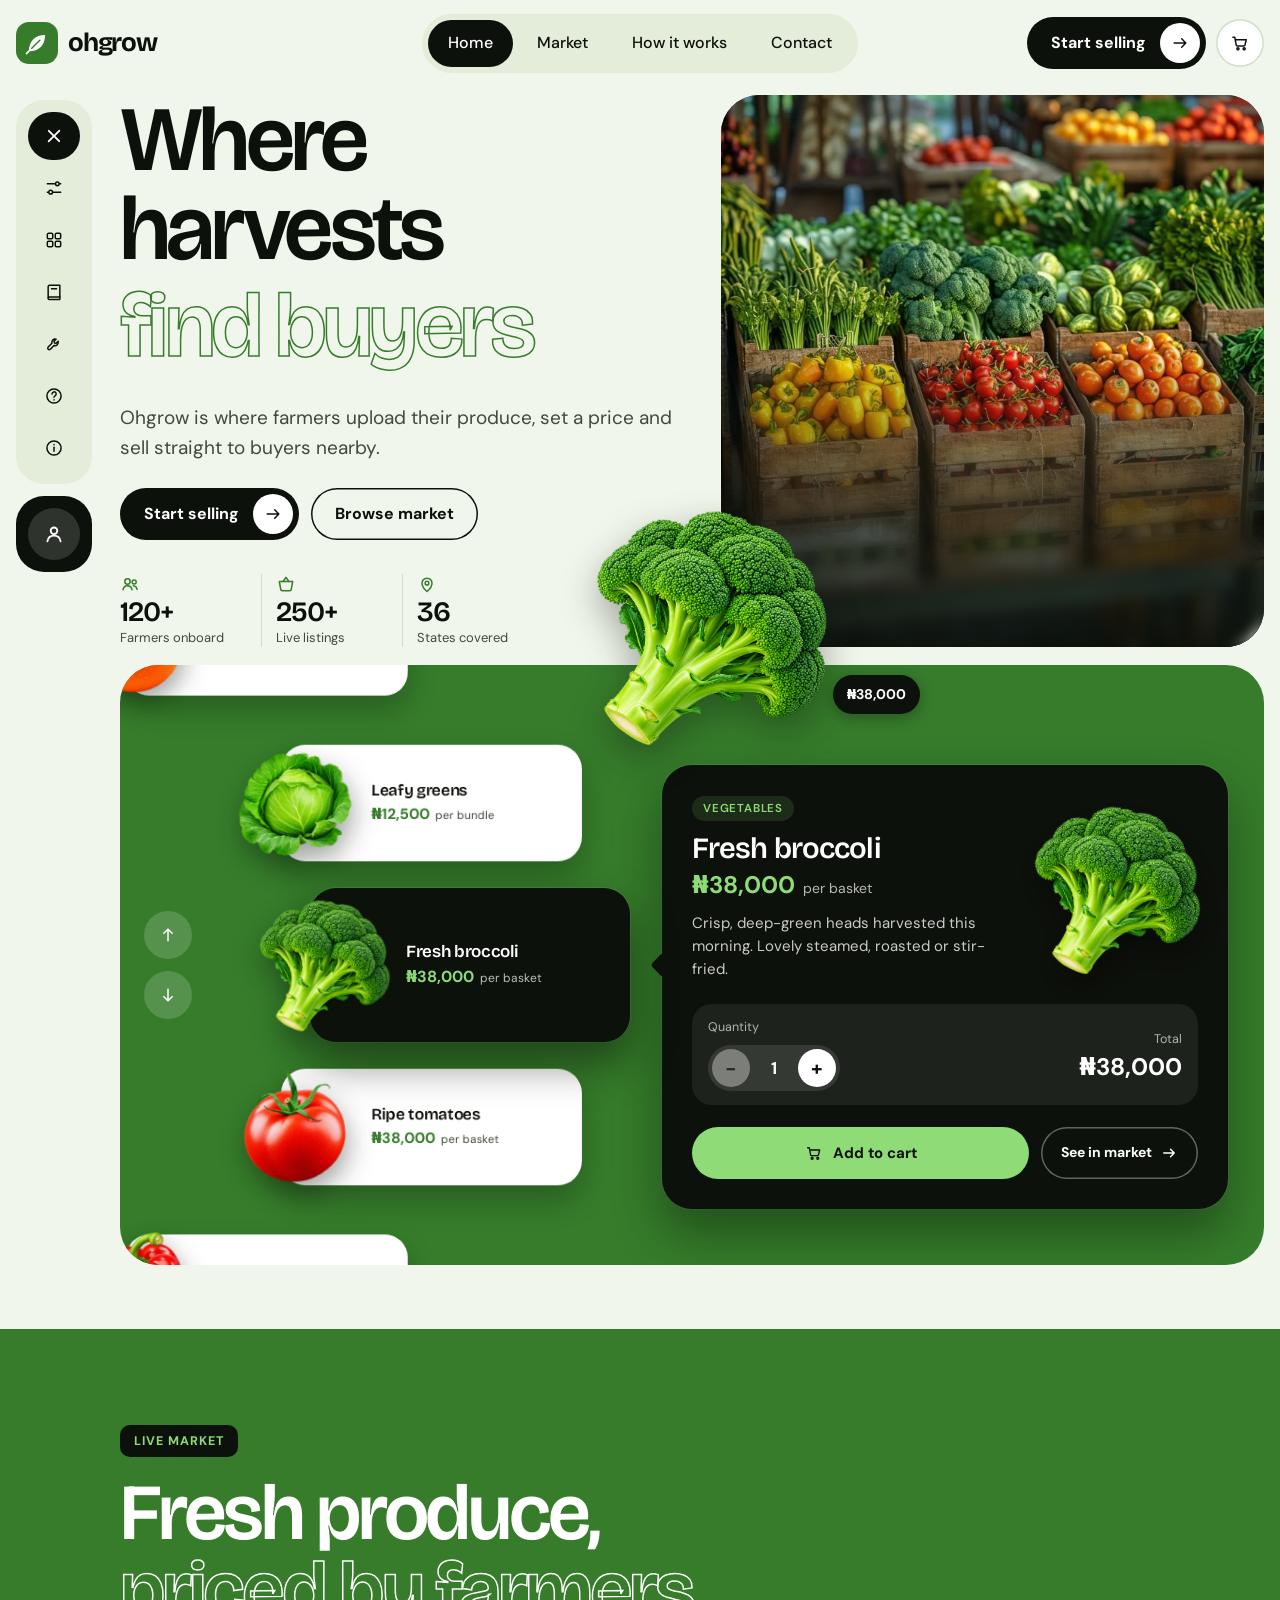
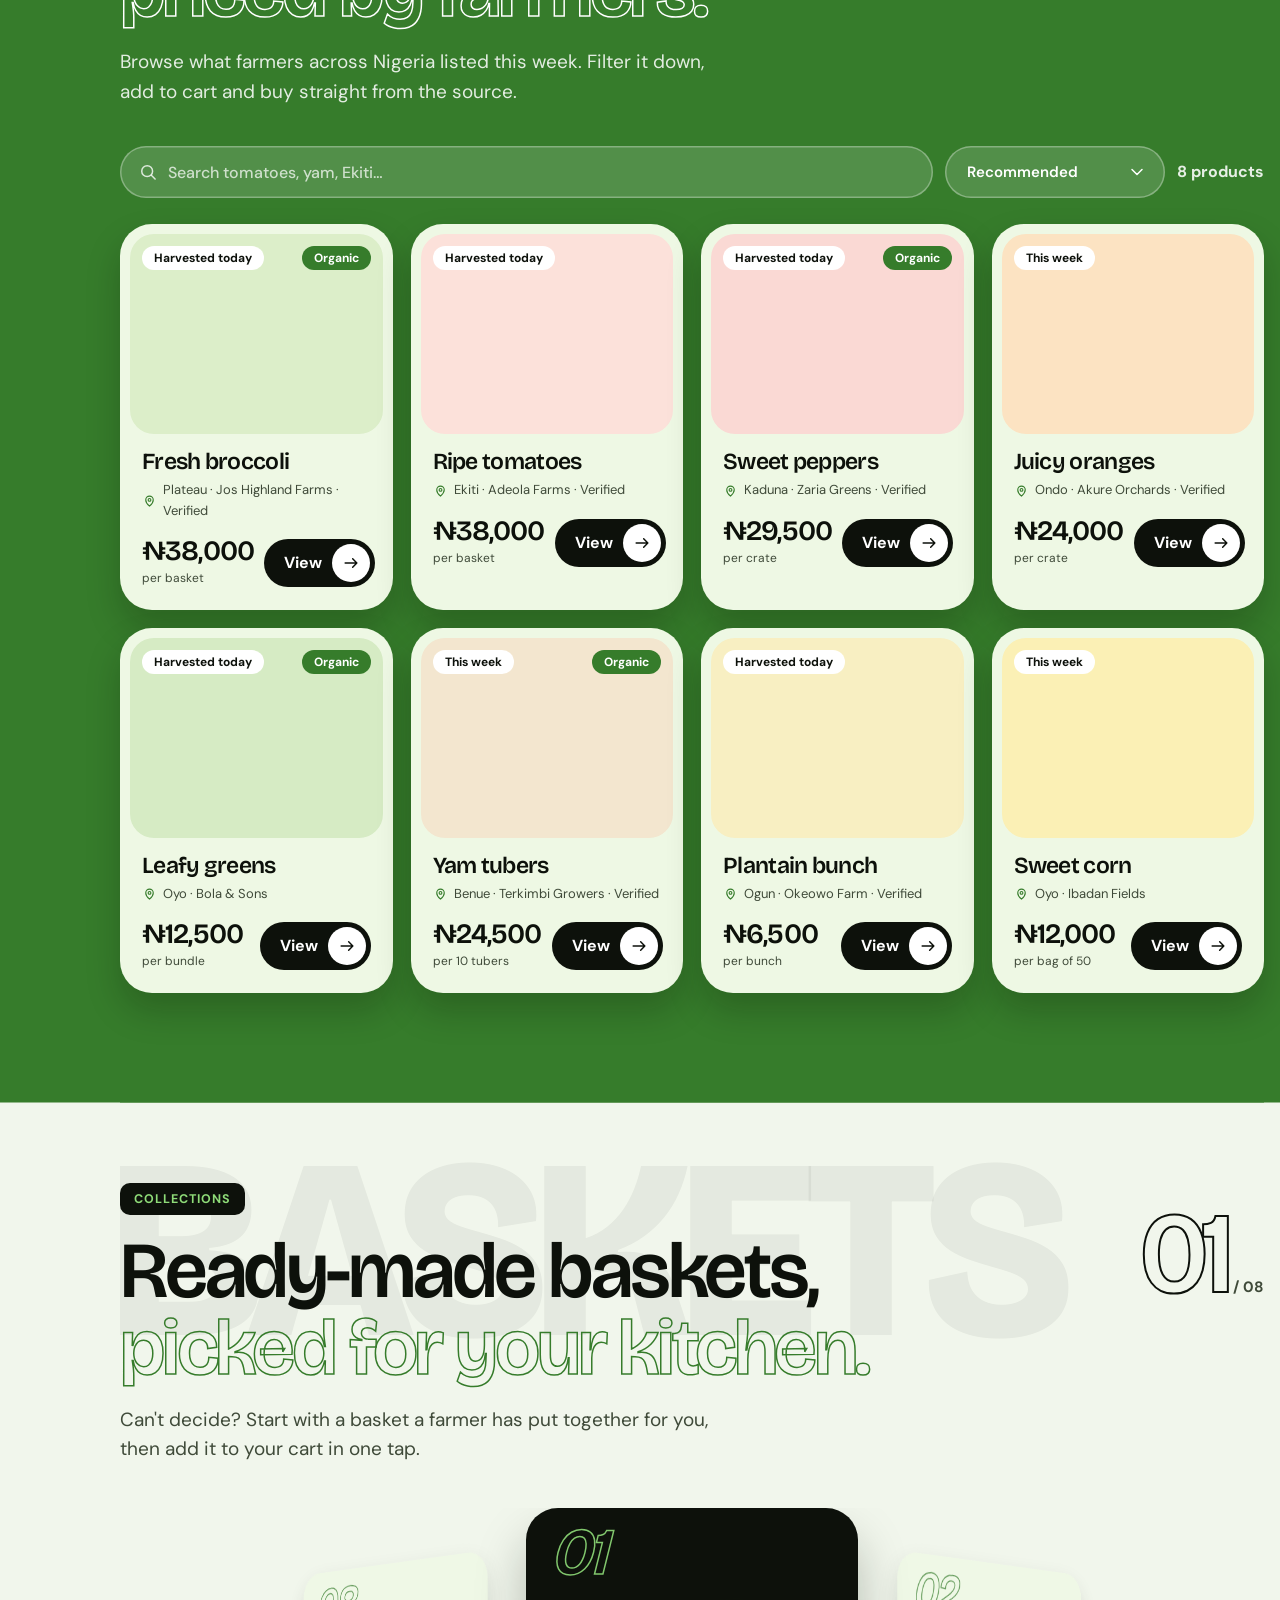
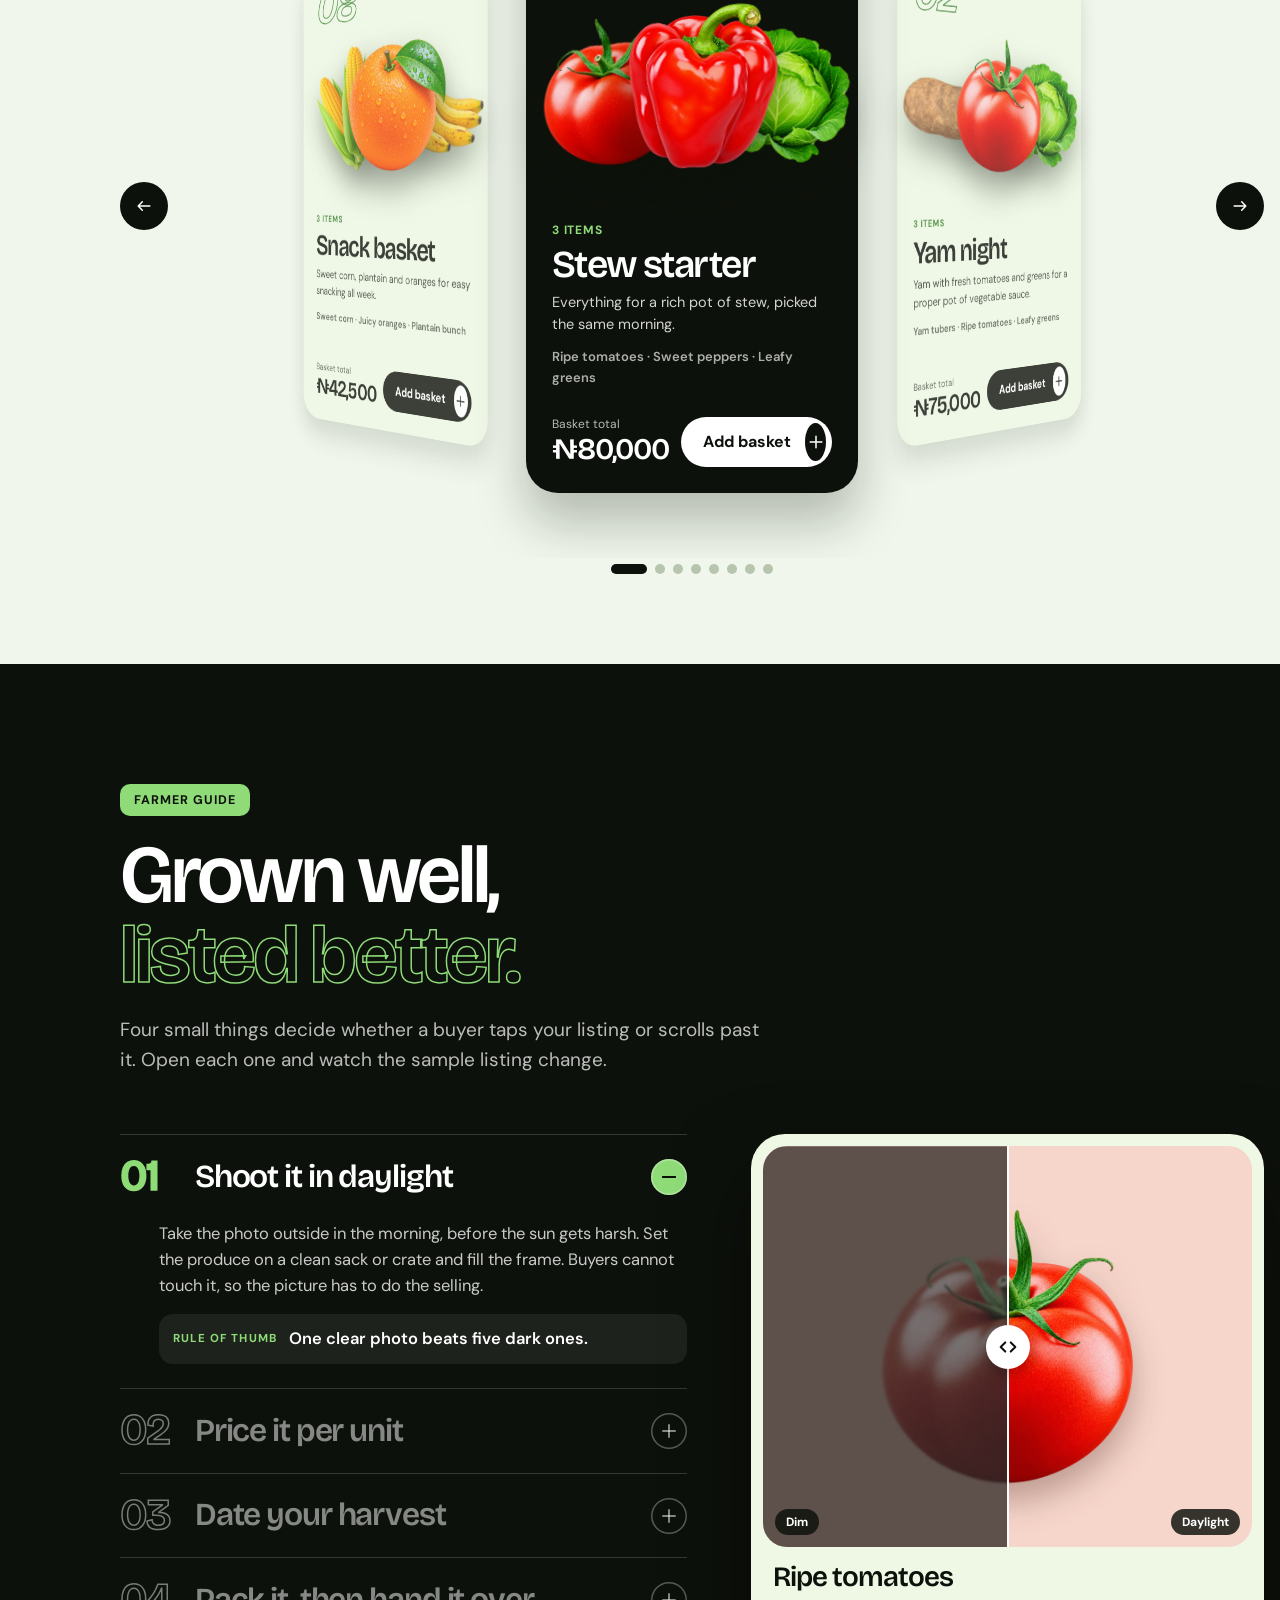
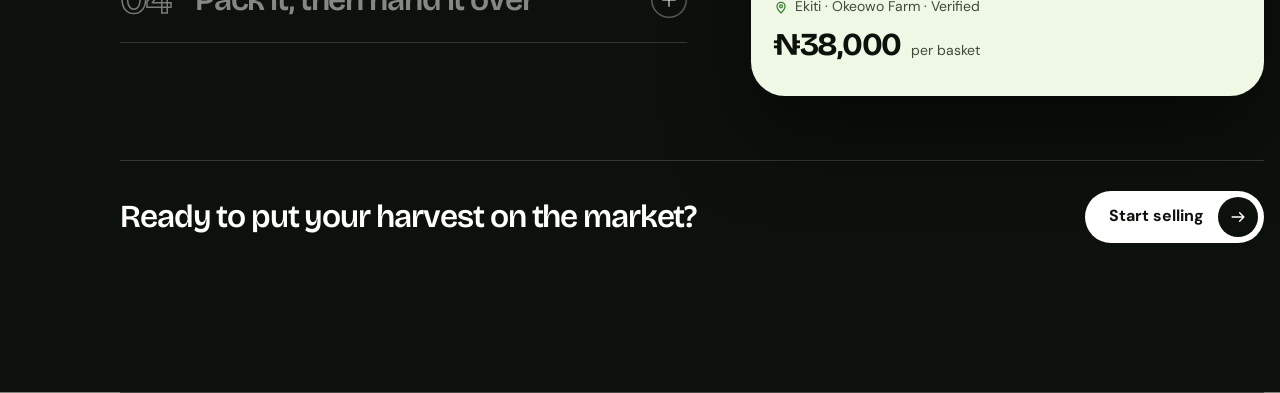
==== home.html @ b1cdbdea "Mobile: solid header runs to both screen edges; bottom dock is dark over light screens and greenish " ====
<!DOCTYPE html>
<html lang="en">
<head>
  <meta charset="UTF-8">
  <meta name="viewport" content="width=device-width, initial-scale=1, viewport-fit=cover">
  <title>Ohgrow</title>
  <link rel="preconnect" href="https://fonts.googleapis.com">
  <link rel="preconnect" href="https://fonts.gstatic.com" crossorigin>
  <link rel="stylesheet" href="https://fonts.googleapis.com/css2?family=Bricolage+Grotesque:opsz,wght@12..96,400..800&family=DM+Sans:wght@400;500;700&display=swap">
  <link rel="stylesheet" href="css/base.css?v=64">
  <link rel="stylesheet" href="css/components.css?v=64">
  <link rel="stylesheet" href="css/layout.css?v=64">
  <link rel="stylesheet" href="css/home.css?v=64">
  <link rel="stylesheet" href="css/market.css?v=64">
  <link rel="stylesheet" href="css/guide.css?v=64">
  <link rel="stylesheet" href="css/auth.css?v=64">
</head>
<body data-page="home">
  <div class="wrap">
    <div data-include="components/header.html?v=64"></div>

    <div class="content">
      <div data-include="components/side-rail.html?v=64"></div>

      <main>
        <section id="home">
          <div class="hero">
            <div class="hero-copy">
              <h1><span class="line"><span>Where harvests</span></span><span class="line"><span class="outline">find buyers</span></span></h1>
              <p>Ohgrow is where farmers upload their produce, set a price and sell straight to buyers nearby.</p>
              <div class="hero-btns">
                <a class="btn btn-dark sell-cta" href="sell.html"><span class="lbl">Start selling</span><span class="ico"><svg class="i i-arr"><use href="assets/icons/sprite.svg?v=64#arrow"/></svg><svg class="i i-plus" aria-hidden="true"><use href="assets/icons/sprite.svg?v=64#plus"/></svg></span></a>
                <a class="btn btn-ghost" href="#market"><span>Browse market</span></a>
              </div>
            </div>

            <div class="hero-art">
              <img class="hero-img" src="assets/images/hero-image.png" alt="Fresh harvest">
              <div class="hero-fade" aria-hidden="true"></div>
              <div class="float" aria-label="Fresh tomatoes, ₦38,000">
                <span class="mini"><img src="assets/images/product-image.png" alt="" onerror="this.parentNode.classList.add('no-img');this.remove()"></span>
                <span class="tag">₦38,000</span>
              </div>
            </div>
          </div>

          <div class="trio">

            <div class="stats">
              <div class="stat"><svg class="i"><use href="assets/icons/sprite.svg?v=64#users"/></svg><b data-count="120" data-suffix="+">120+</b><span>Farmers onboard</span></div>
              <div class="stat"><svg class="i"><use href="assets/icons/sprite.svg?v=64#basket"/></svg><b data-count="250" data-suffix="+">250+</b><span>Live listings</span></div>
              <div class="stat"><svg class="i"><use href="assets/icons/sprite.svg?v=64#pin"/></svg><b data-count="36">36</b><span>States covered</span></div>
            </div>
          </div>
        </section>

        <section class="arc" id="arc" aria-label="Fresh from the farm">
          <div class="arc-stage" id="arcStage" role="group" aria-roledescription="carousel">
            <article class="arc-card" aria-label="Fresh broccoli, ₦38,000" data-cat="Vegetables" data-desc="Crisp, deep-green heads harvested this morning. Lovely steamed, roasted or stir-fried.">
              <img class="arc-pop arc-cut" src="assets/images/product-image.png" alt="" draggable="false">
              <h3>Fresh broccoli</h3>
              <p class="arc-price"><b>₦38,000</b><span>per basket</span></p>
              <a class="arc-go" href="#market"><span>View</span><svg class="i"><use href="assets/icons/sprite.svg?v=64#arrow"/></svg></a>
            </article>
            <article class="arc-card" aria-label="Ripe tomatoes, ₦38,000" data-cat="Vegetables" data-desc="Firm, sun-ripened tomatoes picked at their best. Perfect for stews, sauces and salads.">
              <img class="arc-pop arc-cut" src="assets/images/tomato.png" alt="" draggable="false" onerror="var s=document.createElement('span');s.className='arc-pop arc-crop';s.style.backgroundPosition='50% 54%';s.setAttribute('aria-hidden','true');this.replaceWith(s)">
              <h3>Ripe tomatoes</h3>
              <p class="arc-price"><b>₦38,000</b><span>per basket</span></p>
              <a class="arc-go" href="#market"><span>View</span><svg class="i"><use href="assets/icons/sprite.svg?v=64#arrow"/></svg></a>
            </article>
            <article class="arc-card" aria-label="Sweet peppers, ₦29,500" data-cat="Vegetables" data-desc="Bright, crunchy bell peppers with a sweet, mild flavour. Great in stir-fries and salads.">
              <img class="arc-pop arc-cut" src="assets/images/pepper.png" alt="" draggable="false" onerror="var s=document.createElement('span');s.className='arc-pop arc-crop';s.style.backgroundPosition='10.9% 52.6%';s.setAttribute('aria-hidden','true');this.replaceWith(s)">
              <h3>Sweet peppers</h3>
              <p class="arc-price"><b>₦29,500</b><span>per crate</span></p>
              <a class="arc-go" href="#market"><span>View</span><svg class="i"><use href="assets/icons/sprite.svg?v=64#arrow"/></svg></a>
            </article>
            <article class="arc-card" aria-label="Juicy oranges, ₦24,000" data-cat="Fruits" data-desc="Sweet, juicy oranges packed with vitamin C. Peel and eat fresh, or squeeze for juice.">
              <img class="arc-pop arc-cut" src="assets/images/orange.png" alt="" draggable="false" onerror="var s=document.createElement('span');s.className='arc-pop arc-crop';s.style.backgroundPosition='86.5% 54%';s.setAttribute('aria-hidden','true');this.replaceWith(s)">
              <h3>Juicy oranges</h3>
              <p class="arc-price"><b>₦24,000</b><span>per crate</span></p>
              <a class="arc-go" href="#market"><span>View</span><svg class="i"><use href="assets/icons/sprite.svg?v=64#arrow"/></svg></a>
            </article>
            <article class="arc-card" aria-label="Leafy greens, ₦12,500" data-cat="Leafy greens" data-desc="Fresh-cut leafy greens bundled the same day. Tender and ready for soups, salads and smoothies.">
              <img class="arc-pop arc-cut" src="assets/images/greens.png" alt="" draggable="false" onerror="var s=document.createElement('span');s.className='arc-pop arc-crop';s.style.backgroundPosition='76% 31.8%';s.setAttribute('aria-hidden','true');this.replaceWith(s)">
              <h3>Leafy greens</h3>
              <p class="arc-price"><b>₦12,500</b><span>per bundle</span></p>
              <a class="arc-go" href="#market"><span>View</span><svg class="i"><use href="assets/icons/sprite.svg?v=64#arrow"/></svg></a>
            </article>
          </div>
          <div class="arc-nav">
            <button class="circle arc-btn" id="arcPrev" type="button" aria-label="Previous (up)"><svg class="i" style="transform:rotate(-90deg)"><use href="assets/icons/sprite.svg?v=64#arrow"/></svg></button>
            <button class="circle arc-btn" id="arcNext" type="button" aria-label="Next (down)"><svg class="i" style="transform:rotate(90deg)"><use href="assets/icons/sprite.svg?v=64#arrow"/></svg></button>
          </div>
          <aside class="arc-detail" id="arcDetail" aria-label="Product details">
            <button class="arc-back" id="arcBack" type="button" aria-label="Back to the carousel"><svg class="i"><use href="assets/icons/sprite.svg?v=64#back"/></svg></button>
            <div class="ad-body" id="adBody">
              <div class="ad-top">
                <div class="ad-info">
                  <span class="ad-cat" id="adCat"></span>
                  <h3 id="adName"></h3>
                  <p class="ad-price"><b id="adPrice"></b><span id="adUnit"></span></p>
                  <p class="ad-desc" id="adDesc"></p>
                </div>
                <div class="ad-img"><img id="adImg" src="assets/images/product-image.png" alt="" draggable="false"></div>
              </div>
              <div class="ad-qty">
                <div class="ad-qgroup">
                  <span class="ad-lbl" id="adQLbl">Quantity</span>
                  <div class="ad-step" role="group" aria-labelledby="adQLbl">
                    <button type="button" id="adMinus" aria-label="Decrease quantity">&minus;</button>
                    <output id="adQty" aria-live="polite">1</output>
                    <button type="button" id="adPlus" aria-label="Increase quantity">+</button>
                  </div>
                </div>
                <p class="ad-total"><span class="ad-lbl">Total</span><b id="adTotal"></b></p>
              </div>
              <div class="ad-actions">
                <button class="ad-add" id="adAdd" type="button"><svg class="i"><use href="assets/icons/sprite.svg?v=64#cart"/></svg><span>Add to cart</span></button>
                <a class="ad-more" href="#market"><span>See in market</span><svg class="i"><use href="assets/icons/sprite.svg?v=64#arrow"/></svg></a>
              </div>
            </div>
          </aside>
        </section>

        <section id="market" data-tone="dark" aria-labelledby="mTitle">
          <div class="m-in">
            <div class="m-head">
              <span class="m-eyebrow">Live market</span>
              <h2 id="mTitle"><span>Fresh produce,</span><span class="outline">priced by farmers.</span></h2>
              <p>Browse what farmers across Nigeria listed this week. Filter it down, add to cart and buy straight from the source.</p>
            </div>
            <div class="m-bar">
              <label class="m-search"><svg class="i"><use href="assets/icons/sprite.svg?v=64#search"/></svg><input id="mSearch" type="search" placeholder="Search tomatoes, yam, Ekiti…" autocomplete="off" aria-label="Search produce"></label>
              <select class="m-sort" id="mSort" aria-label="Sort products"><option value="rec">Recommended</option><option value="low">Price: low to high</option><option value="high">Price: high to low</option><option value="fresh">Freshest first</option></select>
              <button class="m-fbtn" type="button" id="openFilters"><svg class="i"><use href="assets/icons/sprite.svg?v=64#filter"/></svg>Filters</button>
              <span class="m-count" id="mCount"></span>
            </div>
            <div class="m-grid" id="mGrid" aria-live="polite"></div>
            <nav class="m-pager" id="mPager" aria-label="Product pages" hidden></nav>
          </div>
        </section>
        <section id="collections" aria-labelledby="coTitle">
          <div class="co-head">
            <span class="co-ghost" aria-hidden="true">Baskets</span>
            <span class="co-eyebrow">Collections</span>
            <h2 id="coTitle"><span>Ready-made baskets,</span><span class="outline">picked for your kitchen.</span></h2>
            <p>Can't decide? Start with a basket a farmer has put together for you, then add it to your cart in one tap.</p>
            <div class="co-count" aria-hidden="true"><b id="coNum">01</b><span id="coTot">/ 08</span></div>
          </div>
          <div class="co-grid" id="coGrid"></div>
          <div class="co-ctrl" id="coCtrl">
            <button class="co-arr" id="coPrev" type="button" aria-label="Previous basket"><svg class="i"><use href="assets/icons/sprite.svg?v=64#back"/></svg></button>
            <div class="co-dots" id="coDots"></div>
            <button class="co-arr" id="coNext" type="button" aria-label="Next basket"><svg class="i"><use href="assets/icons/sprite.svg?v=64#arrow"/></svg></button>
          </div>
        </section>
        <section id="guide" data-tone="dark" aria-labelledby="gTitle">
          <div class="g-head">
            <span class="g-eyebrow">Farmer guide</span>
            <h2 id="gTitle"><span>Grown well,</span><span class="outline">listed better.</span></h2>
            <p>Four small things decide whether a buyer taps your listing or scrolls past it. Open each one and watch the sample listing change.</p>
          </div>

          <div class="g-wrap">
            <ol class="g-list" id="gList">
              <li class="g-row is-on" data-step="1">
                <button class="g-h" type="button" aria-expanded="true" aria-controls="g1"><span class="g-n">01</span><span class="g-tt">Shoot it in daylight</span><span class="g-pm" aria-hidden="true"></span></button>
                <div class="g-b" id="g1"><div>
                  <p>Take the photo outside in the morning, before the sun gets harsh. Set the produce on a clean sack or crate and fill the frame. Buyers cannot touch it, so the picture has to do the selling.</p>
                  <p class="g-rule"><b>Rule of thumb</b>One clear photo beats five dark ones.</p>
                </div></div>
              </li>
              <li class="g-row" data-step="2">
                <button class="g-h" type="button" aria-expanded="false" aria-controls="g2"><span class="g-n">02</span><span class="g-tt">Price it per unit</span><span class="g-pm" aria-hidden="true"></span></button>
                <div class="g-b" id="g2"><div>
                  <p>Say exactly what the price covers: a basket, a bag of 50 kilos, a bunch. Check what the market is charging before you set yours, because buyers compare numbers fast.</p>
                  <p class="g-rule"><b>Rule of thumb</b>Round to the nearest 500 naira. It reads honest.</p>
                </div></div>
              </li>
              <li class="g-row" data-step="3">
                <button class="g-h" type="button" aria-expanded="false" aria-controls="g3"><span class="g-n">03</span><span class="g-tt">Date your harvest</span><span class="g-pm" aria-hidden="true"></span></button>
                <div class="g-b" id="g3"><div>
                  <p>Tell buyers when it came out of the ground. Same day harvests earn the Harvested today tag, and buyers can filter the whole market for today or this week.</p>
                  <p class="g-rule"><b>Rule of thumb</b>List the morning you pick, not the week after.</p>
                </div></div>
              </li>
              <li class="g-row" data-step="4">
                <button class="g-h" type="button" aria-expanded="false" aria-controls="g4"><span class="g-n">04</span><span class="g-tt">Pack it, then hand it over</span><span class="g-pm" aria-hidden="true"></span></button>
                <div class="g-b" id="g4"><div>
                  <p>Use clean crates, weigh before you list and label every one. Then choose pickup, delivery or both, so buyers know what to expect before they order.</p>
                  <p class="g-rule"><b>Rule of thumb</b>Never list more than you can pack by tomorrow.</p>
                </div></div>
              </li>
            </ol>

            <div class="g-stage" id="gStage" data-step="1" aria-label="Sample listing that changes with each step">
              <div class="g-card">
                <div class="g-photo" id="gPhoto" style="--p:50%">
                  <div class="g-layer good"><img src="assets/images/tomato.png" alt="Ripe tomatoes in daylight"></div>
                  <div class="g-layer dim"><img src="assets/images/tomato.png" alt="" aria-hidden="true"></div>
                  <span class="g-lab l">Dim</span><span class="g-lab r">Daylight</span>
                  <span class="g-split" aria-hidden="true"></span>
                  <input class="g-range" id="gRange" type="range" min="0" max="100" value="50" aria-label="Slide to compare a dim photo with a daylight photo">
                  <span class="g-badge" id="gBadge">Harvested today</span>
                </div>
                <div class="g-info">
                  <h3>Ripe tomatoes</h3>
                  <p class="g-meta"><svg class="i"><use href="assets/icons/sprite.svg?v=64#pin"/></svg>Ekiti · Okeowo Farm · Verified</p>
                  <div class="g-price"><b id="gPrice">₦38,000</b><small id="gUnit">per basket</small></div>
                </div>
                <div class="g-tools">
                  <div class="g-t t2" role="group" aria-label="Choose a unit">
                    <button type="button" class="on" data-unit="basket">Basket</button><button type="button" data-unit="bag">Bag of 50</button><button type="button" data-unit="bunch">Bunch</button>
                  </div>
                  <div class="g-t t3" id="gDays" role="group" aria-label="Pick the harvest day"></div>
                  <div class="g-t t4" role="group" aria-label="Handover options">
                    <button type="button" class="on" aria-pressed="true" data-h="Pickup">Pickup</button><button type="button" aria-pressed="false" data-h="Delivery">Delivery</button>
                    <p class="g-see" id="gSee">Buyers see: Pickup</p>
                  </div>
                </div>
              </div>
            </div>
          </div>

          <div class="g-cta">
            <p>Ready to put your harvest on the market?</p>
            <a class="btn sell-cta" href="sell.html"><span class="lbl">Start selling</span><span class="ico"><svg class="i i-arr"><use href="assets/icons/sprite.svg?v=64#arrow"/></svg><svg class="i i-plus" aria-hidden="true"><use href="assets/icons/sprite.svg?v=64#plus"/></svg></span></a>
          </div>
        </section>
      </main>
    </div>
  </div>

  <div data-include="components/mobile-dock.html?v=64"></div>
  <div data-include="components/mobile-panel.html?v=64"></div>
  <div data-include="components/auth-dialog.html?v=64"></div>

  <script src="js/main.js?v=64"></script>
  <script src="js/layout.js?v=64"></script>
  <script src="js/auth.js?v=64"></script>
  <script src="js/home.js?v=64"></script>
  <script src="js/market.js?v=64"></script>
  <script src="js/guide.js?v=64"></script>
</body>
</html>
---- css/base.css ----
:root{
  color-scheme: light;
  --bg:#F1F6EC;
  --surface:#FFFFFF;
  --soft:#E3EDDA;
  --line:#D0DEC6;
  --ink:#0D110B;
  --ink2:#3F4A39;
  --green:#367C2B;
  --green-d:#285F20;
  --leaf:#6BAF3F;
  --sun:#E6B422;
  --font-display:'Bricolage Grotesque','Helvetica Neue',Arial,sans-serif;
  --font-body:'DM Sans',system-ui,-apple-system,'Segoe UI',sans-serif;
  --ease:cubic-bezier(.2,.8,.2,1);
}
*{box-sizing:border-box}
html{scroll-behavior:smooth}
body{
  margin:0;background:var(--bg);color:var(--ink);font:400 16px/1.55 var(--font-body);
  padding-left:max(16px,env(safe-area-inset-left,0px));
  padding-right:max(16px,env(safe-area-inset-right,0px));
  -webkit-font-smoothing:antialiased;
  animation:pageIn .5s ease;
}
body.leaving{opacity:0;transition:opacity .45s ease}
body.lock{overflow:hidden}
@keyframes pageIn{from{opacity:0}}
h1,h2,h3,p{margin:0}
a{color:inherit;text-decoration:none}
button{font:inherit;color:inherit;background:none;border:0;padding:0;cursor:pointer}
:focus-visible{outline:3px solid var(--green);outline-offset:3px;border-radius:8px}
svg.i{width:20px;height:20px;fill:none;stroke:currentColor;stroke-width:1.8;stroke-linecap:round;stroke-linejoin:round;flex:none}

.outline{color:transparent;-webkit-text-stroke:1.5px var(--green)}
@supports not (-webkit-text-stroke:1px #000){.outline{color:var(--green)}}

@media (prefers-reduced-motion:reduce){
  *,*::before,*::after{animation-duration:.01ms!important;animation-delay:0s!important;animation-iteration-count:1!important;transition-duration:.01ms!important;transition-delay:0s!important}
  html{scroll-behavior:auto}
}

/* custom scrollbars: one system for the whole site, themed with variables.
   page = 12px bar on the page colour; panels and dialogs = slim 10px bar with no track.
   dark surfaces (auth dialog, product view) switch the thumb to mint. No horizontal bars anywhere. */
:root{--sb-w:12px;--sb-track:var(--bg);--sb-thumb:var(--green);--sb-thumb-h:var(--green-d)}
.au-in,.pd-scroll,.rf-in,.dd-menu,.c-list,.rail nav,.panel{--sb-w:10px;--sb-track:transparent}
.au-in,.pd-scroll{--sb-thumb:#8EDB78;--sb-thumb-h:#fff}
::-webkit-scrollbar{width:var(--sb-w);height:var(--sb-w)}
::-webkit-scrollbar:horizontal{display:none;height:0}
::-webkit-scrollbar-track{background:var(--sb-track)}
::-webkit-scrollbar-thumb{min-height:48px;border:3px solid transparent;border-radius:999px;background:var(--sb-thumb);background-clip:padding-box}
::-webkit-scrollbar-thumb:hover{background:var(--sb-thumb-h);background-clip:padding-box}
::-webkit-scrollbar-corner{background:transparent}
.au-in::-webkit-scrollbar-track{margin-block:22px}
@supports (-moz-appearance:none){*{scrollbar-width:thin;scrollbar-color:var(--sb-thumb) var(--sb-track)}}
---- css/components.css ----
/* logo */
.tile{display:grid;place-items:center;width:42px;height:42px;border-radius:13px;background:var(--green);color:#fff;--rib:var(--green);flex:none}
.tile svg{width:26px;height:26px}
.brand{display:flex;align-items:center;gap:10px}
.word{font:700 26px/1 var(--font-display);letter-spacing:-.045em}

/* animated logo: outline draws, then fill rises, then it sways */
.logo-anim{--s:140px;--stroke:var(--green);--fillc:var(--green);--rib:var(--bg);position:relative;width:var(--s);aspect-ratio:1;display:block}
.logo-anim .la-wrap{position:absolute;inset:0;transform-origin:18% 88%}
.logo-anim svg{position:absolute;inset:0;width:100%;height:100%;overflow:visible}
.la-outline path{fill:none;stroke:var(--stroke);stroke-width:1.8;stroke-linecap:round;stroke-dasharray:1;stroke-dashoffset:1}
.la-fill{position:absolute;inset:0;clip-path:inset(100% 0 0 0);color:var(--fillc)}
.logo-anim.play .la-outline path{animation:draw 1.1s var(--ease) .1s forwards}
.logo-anim.play .la-fill{animation:rise 1.2s var(--ease) 1s forwards}
.logo-anim.play .la-wrap{animation:sway 6s ease-in-out 2.4s infinite}
@keyframes draw{to{stroke-dashoffset:0}}
@keyframes rise{to{clip-path:inset(0)}}
@keyframes sway{0%,100%{transform:rotate(-2.5deg)}50%{transform:rotate(3deg)}}

/* buttons: green rises from the bottom on hover, like soil */
.btn{position:relative;isolation:isolate;overflow:hidden;display:inline-flex;align-items:center;gap:14px;height:52px;padding:6px 6px 6px 24px;border-radius:999px;font-weight:700;white-space:nowrap;transition:color .35s}
.btn::before{content:"";position:absolute;z-index:-1;left:-10%;top:0;width:120%;height:100%;border-radius:50% 50% 0 0/55% 55% 0 0;background:var(--green);transform:translateY(105%);transition:transform .55s var(--ease),border-radius .55s var(--ease)}
.btn:hover::before,.btn:focus-visible::before{transform:translateY(0);border-radius:0}
.btn .ico{display:grid;place-items:center;width:40px;height:40px;border-radius:50%;background:#fff;color:var(--ink);transition:transform .45s var(--ease)}
.btn .ico svg{transition:transform .45s var(--ease)}
.btn:hover .ico{transform:scale(1.08)}
.btn:hover .ico svg{transform:translateX(3px)}
.btn-dark{background:var(--ink);color:#fff}
.btn-ghost{box-shadow:inset 0 0 0 1.5px var(--ink);padding-right:24px}
.btn-ghost:hover{color:#fff;box-shadow:inset 0 0 0 1.5px var(--green)}

.circle{display:grid;place-items:center;width:48px;height:48px;border-radius:50%;background:var(--surface);box-shadow:inset 0 0 0 1.5px var(--line);transition:background .3s,color .3s,transform .4s var(--ease)}
.circle:hover{background:var(--green);color:#fff;transform:rotate(-8deg) scale(1.06)}
.circle:disabled{opacity:.4;pointer-events:none}
/* sell button: after sign in it reads "Add products" and its plus turns into the arrow on hover */
.sell-cta .ico{position:relative}
.sell-cta .ico svg{grid-area:1/1;transition:transform .45s var(--ease),opacity .35s var(--ease)}
.sell-cta .i-plus{display:none}
.sell-cta[data-in] .i-plus{display:block}
.sell-cta[data-in] .i-arr{opacity:0;transform:translateX(-6px) rotate(-45deg) scale(.6)}
.sell-cta[data-in]:hover .ico svg.i-arr,.sell-cta[data-in]:focus-visible .ico svg.i-arr{opacity:1;transform:translateX(3px)}
.sell-cta[data-in]:hover .ico svg.i-plus,.sell-cta[data-in]:focus-visible .ico svg.i-plus{opacity:0;transform:rotate(90deg) scale(.6)}
---- css/layout.css ----
/* shared site shell: header, side rail, mobile taskbar, slide panel */
.wrap{max-width:1340px;margin:0 auto}
main{display:block;min-width:0;padding-bottom:110px}

/* header */
.head{position:sticky;top:env(safe-area-inset-top,0px);z-index:30;background:var(--bg);display:flex;align-items:center;justify-content:space-between;gap:12px;padding-block:14px;transition:background .3s}
.nav-pill{position:relative;display:none;gap:4px;background:var(--soft);padding:6px;border-radius:999px}
.nav-pill a{position:relative;z-index:1;display:flex;align-items:center;padding:11px 20px;border-radius:999px;font-weight:500;transition:background .3s,color .3s,transform .4s var(--ease)}
.nav-pill a:hover{background:var(--surface)}
.nav-pill a.is-active{background:var(--ink);color:#fff}
.nav-pill a:active{transform:scale(.95)}
.nav-pill.has-ind a.is-active,.nav-pill.has-ind a.is-active:hover{background:transparent;color:#fff}
.nav-ind{position:absolute;z-index:0;top:6px;bottom:6px;left:0;width:0;border-radius:999px;background:var(--ink);opacity:0;pointer-events:none;will-change:transform,width}
.nav-ind.on{opacity:1}
.nav-ind.anim{transition:transform .45s var(--ease),width .45s var(--ease)}
.head-actions{display:flex;align-items:center;gap:10px}
.head-cta{display:none}
.head .acct-mob{display:none}
.head .tile,.head .word,.head .circle{transition:background .3s,color .3s,box-shadow .3s,transform .4s var(--ease)}

/* side rail (desktop) */
.content{display:block}
.rail{display:none}
.rail nav{display:flex;flex-direction:column;gap:0;align-items:stretch;background:var(--soft);padding:12px;border-radius:28px}
.rail-link{position:relative;display:flex;align-items:center;gap:14px;width:100%;height:48px;padding:0 16px;border:0;border-radius:999px;background:transparent;color:inherit;font:600 15px/1 var(--font-body);text-align:left;cursor:pointer;transition:background .3s,color .3s,padding .4s var(--ease)}
.rail-link .i{flex:none}
.rail-link:hover{background:var(--surface);padding-left:20px}
.rail-link:hover svg{animation:wind .7s ease-in-out}
.rail-link.is-active{background:var(--ink);color:#fff}
.rail-intro{margin-top:6px;color:var(--ink2);font-weight:500;font-size:14px}
.rail-intro svg{color:var(--green)}
/* menu toggle: X while the rail is open, three staggered dashes when it is folded away */
.rail-toggle{position:relative;display:flex;align-items:center;justify-content:center;width:100%;height:48px;padding:0;border:0;border-radius:999px;background:var(--ink);color:#fff;cursor:pointer;transition:background .3s,transform .3s var(--ease);-webkit-tap-highlight-color:transparent}
.rail-toggle:hover{background:var(--green-d)}
.rail-toggle:active{transform:scale(.94)}
.rail-toggle svg{width:22px;height:22px;stroke-width:2}
.rail-toggle .bar{transform-box:fill-box;transform-origin:center;transition:transform .5s var(--ease),opacity .25s}
.rail:not(.is-collapsed) .rail-toggle .b1{transform:translateY(5px) rotate(45deg)}
.rail:not(.is-collapsed) .rail-toggle .b2{opacity:0;transform:scaleX(.2)}
.rail:not(.is-collapsed) .rail-toggle .b3{transform:translate(1.5px,-5px) rotate(-45deg) scaleX(1.2308)}
.rail-links{display:grid;grid-template-rows:1fr;opacity:1;transition:grid-template-rows .5s var(--ease),opacity .3s}
.rail-links-in{min-height:0;overflow:hidden;display:flex;flex-direction:column;gap:4px;padding-top:4px}
.rail.is-collapsed .rail-links{grid-template-rows:0fr;opacity:0;pointer-events:none}
.rail-init,.rail-init *{transition:none!important}
@keyframes wind{0%,100%{transform:rotate(0)}25%{transform:rotate(-14deg)}60%{transform:rotate(10deg)}}

/* mobile taskbar: icons only, the tapped one opens to show its name */
.dock{position:fixed;z-index:50;left:0;right:0;margin-inline:auto;width:max-content;bottom:calc(env(safe-area-inset-bottom,0px) + 12px);display:flex;gap:3px;background:var(--ink);padding:6px;border-radius:999px;box-shadow:inset 0 0 0 1.5px #2A3326;max-width:calc(100% - 24px);overflow:hidden}
.dock a{color:#fff;display:flex;align-items:center;justify-content:center;height:46px;min-width:46px;padding:0 13px;border-radius:999px;white-space:nowrap;font-size:13px;font-weight:700;transition:background .3s,color .3s,transform .4s var(--ease),padding .45s var(--ease)}
.dock a span{display:block;max-width:0;opacity:0;margin-left:0;overflow:hidden;transition:max-width .45s var(--ease),opacity .3s,margin .45s var(--ease)}
.dock a:active{transform:scale(.94)}
.dock a.is-active,.dock a.open{background:#fff;color:var(--ink)}
.dock a.is-active span,.dock a.open span{max-width:96px;opacity:1;margin-left:8px}
.dock.has-open a.is-active:not(.open){background:transparent;color:#fff}
.dock.has-open a.is-active:not(.open) span{max-width:0;opacity:0;margin-left:0}

/* mobile slide panel */
.scrim{position:fixed;inset:0;z-index:60;background:var(--ink);opacity:0;pointer-events:none;transition:opacity .4s}
.scrim.open{opacity:.5;pointer-events:auto}
.panel{position:fixed;z-index:70;top:0;right:0;bottom:0;width:min(88vw,380px);background:var(--surface);border-left:1.5px solid var(--line);display:flex;flex-direction:column;gap:18px;
  padding:calc(env(safe-area-inset-top,0px) + 18px) max(20px,env(safe-area-inset-right,0px)) calc(env(safe-area-inset-bottom,0px) + 22px) 22px;
  transform:translateX(102%);visibility:hidden;transition:transform .55s var(--ease),visibility 0s .55s;overflow-x:hidden;overflow-y:auto}
.panel.open{transform:none;visibility:visible;transition:transform .55s var(--ease)}
.panel-top{display:flex;justify-content:space-between;align-items:center}
.panel ul{list-style:none;margin:8px 0 0;padding:0;display:grid}
.panel li a{display:flex;align-items:center;justify-content:space-between;padding:14px 0;border-bottom:1.5px solid var(--line);font:600 26px/1.1 var(--font-display);letter-spacing:-.03em;transition:padding .4s var(--ease),color .3s}
.panel li a::after{content:"";width:0;height:14px;border-radius:0 100% 0 100%;background:var(--leaf);transform:rotate(-12deg);transition:width .4s var(--ease)}
.panel li a:hover{padding-left:12px;color:var(--green)}
.panel li a:hover::after{width:14px}
.panel .btn{justify-content:space-between;margin-top:auto}
.panel .fine{font-size:14px;color:var(--ink2);text-align:left}

@media (min-width:1100px){
  .head-cta{display:inline-flex}
  .nav-pill{display:flex}
  .head{display:grid;grid-template-columns:1fr auto 1fr}
  .head-actions{justify-self:end}
  .dock{display:none}
  .content{display:grid;grid-template-columns:76px minmax(0,1fr);gap:28px}
  .rail{display:block}
  .rail-stack{position:sticky;top:calc(env(safe-area-inset-top,0px) + 100px);display:flex;flex-direction:column;gap:12px}
  .rail nav{position:relative}
  /* icons only on desktop */
  .rail .rl-text{display:none}
  .rail-link{justify-content:center;padding:0}
  .rail-link:hover{padding:0}
  /* the sidebar replaces the hamburger on desktop */
  .head .circle.burger{display:none}
  main{padding-bottom:48px}
}

/* mobile and tablet: header sits on top of the green hero on the home page.
   CSS-first: the transparent white-on-green look is the default, so it never depends on JS timing.
   JS only adds .is-solid once the hero has scrolled away. */
@media (max-width:1099.98px){
  body[data-page="home"]{--head-h:76px}
  [data-include*="header"]{display:block;min-height:76px}
  body[data-page="home"] .head:not(.is-solid){background:transparent!important}
  body[data-page="home"] .head:not(.is-solid) .tile{background:#fff!important;color:var(--green)!important;--rib:#fff}
  body[data-page="home"] .head:not(.is-solid) .word{color:#fff!important}
  body[data-page="home"] .head:not(.is-solid) .circle{background:rgba(255,255,255,.16)!important;box-shadow:none!important;color:#fff!important}
  body[data-page="home"] .head:not(.is-solid) .circle:hover{background:#fff!important;color:var(--green)!important}
  /* faded dark blur behind the transparent header so scrolling content never clashes with the logo and buttons */
  body[data-page="home"] .head::before{content:"";position:absolute;z-index:-1;pointer-events:none;top:calc(env(safe-area-inset-top,0px)*-1);bottom:-28px;left:calc(var(--pad,16px)*-1);right:calc(var(--pad,16px)*-1);background:linear-gradient(to bottom,rgba(8,18,6,.72) 0%,rgba(8,18,6,.5) 55%,rgba(8,18,6,0) 100%);-webkit-backdrop-filter:blur(14px);backdrop-filter:blur(14px);-webkit-mask-image:linear-gradient(to bottom,#000 60%,transparent 100%);mask-image:linear-gradient(to bottom,#000 60%,transparent 100%);opacity:0;transition:opacity .3s}
  body[data-page="home"] .head.is-scrolled:not(.is-solid)::before{opacity:1}
  /* cart + hamburger always shown, Start selling always hidden in the mobile header */
  .head .head-actions{display:flex!important;gap:10px}
  .head .head-cta{display:none!important}
  .head .circle.cart,.head .circle.acct-mob,.head .circle.burger{display:grid!important;width:48px;height:48px}
  /* floating bottom nav: dark pill, white active tab with label */
  .dock{display:flex!important;position:fixed!important;z-index:50}
  body[data-page="home"] .dock a[data-nav="home"]{background:#fff;color:var(--ink)}
  body[data-page="home"] .dock a[data-nav="home"] span{max-width:96px;opacity:1;margin-left:8px}
  body[data-page="home"] .dock.has-open a[data-nav="home"]:not(.open){background:transparent;color:#fff}
  body[data-page="home"] .dock.has-open a[data-nav="home"]:not(.open) span{max-width:0;opacity:0;margin-left:0}
}

/* very narrow phones: tighten the dock so all four icons and the open label fit */
@media (max-width:359.98px){
  .dock{gap:2px;padding:5px}
  .dock a{height:42px;min-width:42px;padding:0 11px;font-size:12px}
  .head .circle.cart,.head .circle.acct-mob,.head .circle.burger{width:42px;height:42px}
  .dock a.is-active span,.dock a.open span{max-width:80px;margin-left:6px}
}

/* touch screens: no sticky hover. A tap must never leave buttons filled/recoloured (iOS keeps :hover after tapping) */
@media (hover:none){
  .btn:hover::before,.btn:focus-visible::before{transform:translateY(105%)!important;border-radius:50% 50% 0 0/55% 55% 0 0!important}
  .btn:hover .ico,.btn:hover .ico svg{transform:none!important}
  .btn-ghost:hover{color:inherit;box-shadow:inset 0 0 0 1.5px var(--ink)}
  .hero .btn-ghost:hover,.hero .btn-ghost:focus-visible{color:#fff!important;box-shadow:inset 0 0 0 1.5px #fff!important}
  .circle:hover{background:var(--surface);color:inherit;transform:none}
  body[data-page="home"] .head:not(.is-solid) .circle:hover{background:rgba(255,255,255,.16)!important;color:#fff!important}
  .panel li a:hover{padding-left:0;color:inherit}
}

/* desktop: the solid header bar bleeds to both screen edges, so no strip of blur, black section or page shows beside it.
   It sits behind the header content (z-index -1), under the market's green part (.head::after paints after it). */
@media (min-width:1100px){
  .head::before{content:"";position:absolute;z-index:-1;inset:0;background:var(--bg);box-shadow:0 0 0 100vmax var(--bg);clip-path:inset(0 -100vmax);pointer-events:none}
}

/* mobile header: the solid bar runs to both screen edges, so no strip of the page or a dark section shows beside it */
@media (max-width:1099.98px){
  body[data-page] .head.is-solid::before,
  body:not([data-page="home"]) .head::before{content:"";position:absolute;z-index:-1;inset:0;background:var(--bg);box-shadow:0 0 0 100vmax var(--bg);clip-path:inset(0 -100vmax);pointer-events:none;
    -webkit-mask-image:none;mask-image:none;-webkit-backdrop-filter:none;backdrop-filter:none;opacity:1}
}

/* bottom dock follows what is behind it: dark pill on light screens (default), greenish white on dark or green ones */
.dock{transition:background .4s,box-shadow .4s}
.dock[data-behind="dark"]{background:var(--soft);box-shadow:inset 0 0 0 1.5px rgba(13,17,11,.12)}
body.in-market .dock[data-behind="dark"]{background:var(--pane)}
.dock[data-behind="dark"] a{color:var(--ink)}
.dock[data-behind="dark"] a.is-active,.dock[data-behind="dark"] a.open,
body[data-page="home"] .dock[data-behind="dark"] a[data-nav="home"]{background:var(--ink);color:#fff}
.dock[data-behind="dark"].has-open a.is-active:not(.open),
body[data-page="home"] .dock[data-behind="dark"].has-open a[data-nav="home"]:not(.open),
body[data-page="home"].in-shop .dock[data-behind="dark"] a[data-nav="home"]{background:transparent;color:var(--ink)}
---- css/home.css ----
/* hero */
#home{padding-top:8px}
.hero{display:grid;gap:28px;align-items:center;position:relative;z-index:2}
.hero-copy{display:grid;gap:26px;justify-items:start}
.hero h1{font:600 clamp(46px,7.4vw,92px)/.97 var(--font-display);letter-spacing:-.04em}
.hero h1 .line{display:block;overflow:hidden;padding-bottom:.08em}
.hero h1 .line>span{display:block}
.hero-in .hero h1 .line>span{animation:lineUp .9s var(--ease) both}
.hero-in .hero h1 .line:nth-child(2)>span{animation-delay:.12s}
@keyframes lineUp{from{transform:translateY(105%)}to{transform:none}}
.hero-copy p{font-size:clamp(16px,1.5vw,19px);color:var(--ink2);max-width:44ch}
.hero-btns{display:flex;flex-wrap:wrap;gap:12px}

.hero-art{position:relative;border-radius:38px;background:var(--green);min-height:360px;display:grid;place-items:center;padding-bottom:70px}
.hero-img{border-radius:inherit;position:absolute;inset:0;width:100%;height:100%;object-fit:cover;object-position:center;z-index:0;display:block}
.hero-fade{border-radius:0 0 38px 38px;position:absolute;left:0;right:0;bottom:0;height:55%;z-index:1;pointer-events:none;background:linear-gradient(to top,rgba(13,17,11,.92) 0%,rgba(13,17,11,.6) 40%,rgba(13,17,11,0) 100%)}
.hero-fade::before{border-radius:inherit;content:"";position:absolute;inset:0;-webkit-backdrop-filter:blur(7px);backdrop-filter:blur(7px);-webkit-mask-image:linear-gradient(to top,#000 25%,transparent 100%);mask-image:linear-gradient(to top,#000 25%,transparent 100%)}
.float{--s:clamp(240px,10vw,200px);position:absolute;left:calc(var(--s)*-.56);bottom:calc(var(--s)*-.42);z-index:5;width:var(--s);height:var(--s);pointer-events:none}
.float .mini{position:relative;display:block;width:100%;height:100%;background:none;border-radius:0;box-shadow:none;overflow:visible}
.float .mini img{width:100%;height:100%;object-fit:contain;object-position:center;display:block;filter:drop-shadow(0 14px 18px rgba(13,17,11,.35));transition:transform .6s var(--ease)}
.float:hover .mini img{transform:scale(1.07)}
.float .mini.no-img::after{content:"";position:absolute;inset:0;background:url("data:image/svg+xml,%3Csvg xmlns='http://www.w3.org/2000/svg' viewBox='0 0 64 64'%3E%3Ccircle cx='32' cy='37' r='22' fill='%23D8452F'/%3E%3Cpath d='M32 14 26 22 18 19 25 27 32 25 39 27 46 19 38 22Z' fill='%23367C2B'/%3E%3C/svg%3E") center/62% no-repeat}
.float .tag{position:absolute;left:calc(100% + 6px);bottom:14%;white-space:nowrap;background:var(--ink);color:#fff;font-weight:700;font-size:14px;padding:9px 14px;border-radius:999px;box-shadow:0 4px 14px rgba(13,17,11,.35)}

/* three cards under the hero */
.trio{display:grid;gap:14px;margin-top:14px}
.stats{border-radius:32px;padding:16px}
.stats{background:none;display:grid;grid-template-columns:repeat(3,1fr);gap:8px;align-content:center;padding:22px 16px}
.stat{display:grid;gap:4px;justify-items:start;padding-inline:8px;transition:transform .4s var(--ease)}
.stat:hover{transform:translateY(-4px)}
.stat+.stat{border-left:1.5px solid var(--line);padding-left:14px}
.stat svg{color:var(--green)}
.stat b{font:600 28px/1 var(--font-display);letter-spacing:-.03em}
.stat span{font-size:13px;color:var(--ink2);line-height:1.3}

/* mobile and tablet: the green art is the background of the whole hero, header included */
@media (max-width:1099.98px){
  #home{padding-top:0}
  .hero{--pad:max(16px,env(safe-area-inset-left,0px));position:relative;isolation:isolate;display:block;
    margin:calc(var(--head-h,76px)*-1) calc(var(--pad)*-1) 0;
    padding:calc(var(--head-h,76px) + 14px) var(--pad) 44px}
  .hero-copy{gap:82px}
  .hero-art{position:absolute;inset:0;z-index:-1;min-height:0;padding:0;border-radius:0 0 38px 38px;display:block}
        .hero-art::after{border-radius:inherit;content:"";position:absolute;inset:0;z-index:1;background:linear-gradient(rgba(13,17,11,.45),rgba(13,17,11,.2) 60%,rgba(13,17,11,0))}
  .hero-art .hero-fade{height:62%}
  .hero-art .float{display:none;--s:120px;--fy:-36px;left:-8px;bottom:var(--fy)}
  .hero h1{color:#fff}
  .hero h1 .outline{-webkit-text-stroke-color:#fff}
  @supports not (-webkit-text-stroke:1px #000){.hero h1 .outline{color:#fff}}
  .hero-copy p{color:rgba(255,255,255,.88)}
  .hero .btn-ghost{color:#fff;box-shadow:inset 0 0 0 1.5px #fff}
  .hero .btn-ghost::before{background:#fff}
  .hero .btn-ghost:hover{color:var(--ink);box-shadow:inset 0 0 0 1.5px #fff}
  .trio{margin-top:0}
}
/* mobile and tablet: hero image ends with the hero; the counter sits below it, outside the image */
@media (max-width:1099.98px){
  #home{position:relative;isolation:isolate}
  .hero{isolation:auto;z-index:auto}
  .hero-copy{position:relative;z-index:2}
  .hero-art{z-index:auto;bottom:0}
  .trio{position:relative;z-index:3;margin-top:14px}
  .hero-art .float .tag{background:#fff;color:var(--ink);bottom:-8px}
}
/* phones: scale type and buttons with the screen so the hero keeps the same shape from 320px up */
@media (max-width:699.98px){
  .hero h1{font-size:clamp(38px,12.6vw,58px)}
  .hero{padding-top:calc(var(--head-h,76px) + 58px)}
  .hero-copy{gap:calc(clamp(18px,6vw,26px) + 42px)}
  .hero-copy p{font-size:min(16px,4.1vw)}
  .hero-btns{flex-wrap:nowrap;gap:clamp(8px,2.8vw,12px)}
  .hero-btns .btn{height:clamp(46px,13.4vw,52px);font-size:clamp(13px,4vw,16px);gap:clamp(8px,2.8vw,14px);padding-left:clamp(16px,5.4vw,24px)}
  .hero-btns .btn .ico{width:clamp(34px,10.4vw,40px);height:clamp(34px,10.4vw,40px)}
  .hero-btns .btn-ghost{padding-inline:clamp(14px,5vw,24px)}
  .hero-btns .btn-dark{flex:0 1 auto}
}
@media (min-width:1100px){
  /* desktop: left column = headline, buttons, CTA text, counters (no backgrounds); right column = hero image.
     .hero becomes transparent to the grid so the existing markup (and mobile layout) stays as is */
  #home{display:grid;grid-template-columns:1.02fr .98fr;column-gap:36px;grid-template-rows:1fr auto auto 1fr;align-items:start}
  .hero{display:contents}
  .hero-copy{grid-column:1;grid-row:2}
  .hero-art{grid-column:2;grid-row:1/-1;align-self:stretch;min-height:500px;z-index:7}  /* above the green carousel panel (z 6) so the big broccoli overlaps it instead of being cut off */
  .trio{grid-column:1;grid-row:3;margin-top:34px;display:grid;grid-template-columns:1fr;gap:26px}
  .stats{grid-column:auto;background:none;padding:0;border-radius:0;max-width:min(520px,calc(100% - 150px))}
  .stat:first-child{padding-left:0}
}

/* ===== vertical curved carousel (left of the green section): cards stay upright along a ")" arc.
   The green panel clips them, so the first/last cards look like they are sliding in through its top and bottom edge ===== */
.arc{position:relative;isolation:isolate;z-index:6;margin-top:18px;display:flex;align-items:center;gap:18px;overflow:hidden;border-radius:38px;background:var(--green)}
.arc-stage{position:relative;flex:none;width:calc(var(--left) + var(--w));height:var(--sh);--w:320px;--left:190px;--ch:124px;--sh:600px;--gap:162px;--R:360px;--d:120px;--grow:1.24;cursor:grab;user-select:none;-webkit-user-select:none;touch-action:pan-x;-webkit-tap-highlight-color:transparent}
.arc-stage.drag{cursor:grabbing}
.arc-card{position:absolute;left:var(--left);top:calc(50% - var(--ch)/2);width:var(--w);min-height:var(--ch);padding:14px 16px 14px calc(var(--d)/2 + 36px);border-radius:26px;background:#fff;
  display:grid;gap:5px;justify-items:start;text-align:left;align-content:center;box-shadow:0 16px 32px rgba(8,18,6,.28);
  transition:min-height .6s var(--ease),top .6s var(--ease),box-shadow .6s;will-change:transform,opacity}
.arc-card h3{font:600 17px/1.15 var(--font-display);letter-spacing:-.02em}
.arc-price{display:flex;align-items:baseline;gap:6px;flex-wrap:wrap}
.arc-price b{font:700 16px/1.2 var(--font-body);color:var(--green)}
.arc-price span{font-size:12px;color:var(--ink2)}
.arc-go{display:inline-flex;align-items:center;gap:8px;height:34px;padding:0 14px;border-radius:999px;background:var(--ink);color:#fff;font-weight:700;font-size:13px;margin-top:3px;transition:background .3s}
.arc-go:hover{background:var(--green-d)}
.arc-go svg{width:16px;height:16px}
/* the image pops out of the card's left edge */
.arc-pop{position:absolute;left:calc(var(--d)/-2 + 14px);top:50%;width:var(--d);height:var(--d);margin-top:calc(var(--d)/-2);pointer-events:none;transition:transform .6s var(--ease)}
.arc-crop{border-radius:50%;background-image:url("../assets/images/hero-image.png");background-size:430% 430%;background-repeat:no-repeat;box-shadow:0 0 0 5px #fff,0 14px 24px rgba(8,18,6,.35)}
.arc-cut{width:calc(var(--d)*1.02);height:auto;left:calc(var(--d)/-2 + 12px);margin-top:calc(var(--d)*-.51);object-fit:contain;filter:drop-shadow(0 12px 14px rgba(8,18,6,.4));transform:rotate(-10deg)}
.arc-card.is-active{min-height:calc(var(--ch)*var(--grow,1.24));top:calc(50% - var(--ch)*var(--grow,1.24)/2);box-shadow:0 22px 40px rgba(8,18,6,.34)}
.arc-card.is-active .arc-pop{transform:scale(1.06)}
.arc-card.is-active .arc-cut{transform:scale(1.06) rotate(-10deg)}
.arc-card.is-hidden{pointer-events:none}
.arc-nav{display:flex;flex-direction:column;gap:12px}
.arc-btn{background:rgba(255,255,255,.16);box-shadow:none;color:#fff}
.arc-btn:hover{background:#fff;color:var(--green)}

@media (min-width:1100px){
  .arc{min-height:600px}
  /* arrows sit at the left edge of the green, level with the centre card */
  .arc-nav{position:absolute;z-index:11;left:24px;top:50%;transform:translateY(-50%)}
}
/* mobile and tablet: sits right after the counter */
@media (max-width:1099.98px){
  .arc{margin-top:18px;padding-bottom:0;flex-direction:column;align-items:flex-start;gap:0}
  .arc-stage{--w:min(262px,calc(100vw - 140px));--left:98px;--ch:112px;--sh:372px;--gap:136px;--R:280px;--d:96px;--grow:1.22}
  .arc-card h3{font-size:16px}
  .arc-nav{display:none}   /* no arrows on mobile / tablet: drag the cards with your finger */
}
/* desktop + tablet: no View button, the product panel beside the cards shows the active product */
@media (min-width:700px){
  .arc-go{display:none}
}

/* the active card is dark with white content on every screen size (inactive cards stay white) */
.arc-card{transition:min-height .6s var(--ease),top .6s var(--ease),box-shadow .6s,background-color .45s var(--ease),color .45s}
.arc-card.is-active{background:var(--ink);color:#fff;box-shadow:0 22px 40px rgba(8,18,6,.5),0 0 0 1px rgba(255,255,255,.08)}
.arc-card.is-active h3{color:#fff}
.arc-card.is-active .arc-price b{color:#8EDB78}
.arc-card.is-active .arc-price span{color:rgba(255,255,255,.72)}
/* phones keep a View button on the active card; it flips to a white pill so it matches the dark card */
.arc-card.is-active .arc-go{background:#fff;color:var(--ink)}
.arc-card.is-active .arc-go:hover{background:#8EDB78}

/* ===== product panel =====
   desktop / tablet: a dark card beside the carousel that shows the active product (quantity, total, add to cart)
   phone: View slides the carousel away, the green container turns black and the same view slides in, with a back icon */
.arc-detail{position:relative;flex:1 1 0;min-width:0;max-width:640px;margin:0 36px 0 14px;padding:30px;border-radius:30px;background:var(--ink);color:#fff;
  box-shadow:0 24px 48px rgba(8,18,6,.42),0 0 0 1px rgba(255,255,255,.07)}
.arc-detail::before{content:"";position:absolute;left:-8px;top:calc(50% - 9px);width:18px;height:18px;border-radius:4px;background:var(--ink);transform:rotate(45deg)}  /* small tail pointing at the active card */
.arc-back{display:none}
.ad-body{display:grid;gap:22px}
.ad-body.in{animation:adIn .5s var(--ease) both}
@keyframes adIn{from{opacity:0;transform:translateY(10px)}to{opacity:1;transform:none}}
@media (prefers-reduced-motion:reduce){.ad-body.in{animation:none}}
.ad-top{display:grid;grid-template-columns:1fr auto;gap:18px;align-items:center}
.ad-cat{display:inline-block;font:600 11.5px/1 var(--font-body);letter-spacing:.07em;text-transform:uppercase;color:#8EDB78;background:rgba(142,219,120,.13);padding:7px 11px;border-radius:999px}
.ad-info h3{font:600 clamp(26px,2.3vw,34px)/1.08 var(--font-display);letter-spacing:-.03em;margin:12px 0 8px;color:#fff}
.ad-price{display:flex;align-items:baseline;gap:8px;flex-wrap:wrap}
.ad-price b{font:700 24px/1 var(--font-body);color:#8EDB78}
.ad-price span{font-size:14px;color:rgba(255,255,255,.7)}
.ad-desc{margin-top:12px;max-width:46ch;font-size:15px;line-height:1.55;color:rgba(255,255,255,.78)}
.ad-img{width:clamp(110px,13vw,170px);aspect-ratio:1}
.ad-img img{display:block;width:100%;height:100%;object-fit:contain;transform:rotate(-8deg);filter:drop-shadow(0 14px 16px rgba(0,0,0,.45))}
.ad-qty{display:flex;align-items:center;justify-content:space-between;gap:14px;flex-wrap:wrap;padding:14px 16px;border-radius:20px;background:rgba(255,255,255,.07)}
.ad-qgroup{display:grid;gap:8px;justify-items:start}
.ad-lbl{font-size:12.5px;color:rgba(255,255,255,.66)}
.ad-step{display:inline-flex;align-items:center;gap:4px;padding:4px;border-radius:999px;background:rgba(255,255,255,.1)}
.ad-step button{display:grid;place-items:center;width:38px;height:38px;border:0;border-radius:50%;background:#fff;color:var(--ink);font:700 20px/1 var(--font-body);cursor:pointer;transition:transform .2s,opacity .2s,background .2s;-webkit-tap-highlight-color:transparent}
.ad-step button:hover:not(:disabled){background:#8EDB78}
.ad-step button:active:not(:disabled){transform:scale(.92)}
.ad-step button:disabled{opacity:.35;cursor:default}
.ad-step output{min-width:40px;text-align:center;font:700 17px/1 var(--font-body)}
.ad-total{display:grid;gap:6px;text-align:right}
.ad-total b{font:700 24px/1 var(--font-body);color:#fff}
.ad-actions{display:grid;grid-template-columns:1fr auto;gap:12px}
.ad-add{display:inline-flex;align-items:center;justify-content:center;gap:10px;height:52px;padding:0 22px;border:0;border-radius:999px;background:#8EDB78;color:var(--ink);font:700 15px/1 var(--font-body);cursor:pointer;transition:background .3s,color .3s,transform .2s;-webkit-tap-highlight-color:transparent}
.ad-add:hover{background:#a7e794}
.ad-add:active{transform:scale(.98)}
.ad-add.is-added{background:#fff}
.ad-add svg,.ad-more svg{width:18px;height:18px;flex:none}
.ad-more{display:inline-flex;align-items:center;justify-content:center;gap:8px;height:52px;padding:0 20px;border-radius:999px;box-shadow:inset 0 0 0 1.5px rgba(255,255,255,.35);color:#fff;font-weight:700;font-size:14px;transition:background .3s,color .3s}
.ad-more:hover{background:#fff;color:var(--ink)}

@media (min-width:1100px){
  .arc-detail{transform:translateY(22px)}              /* sits a touch low so the big broccoli above never overlaps it */
  .arc-detail::before{top:calc(50% - 9px - 22px)}      /* ...and the tail stays level with the active card */
}
/* tablet: cards on the left, panel fills the rest of the green */
@media (min-width:700px) and (max-width:1099.98px){
  .arc{flex-direction:row;align-items:center;gap:0}
  .arc-detail{margin:18px 16px 18px 12px;padding:24px}
  .ad-info h3{font-size:26px}
  .ad-price b{font-size:22px}
  .ad-img{width:clamp(84px,14vw,130px)}
}
@media (min-width:700px) and (max-width:960px){
  .ad-desc{font-size:14px}
  .ad-actions{grid-template-columns:1fr}
  .ad-more{height:46px}
}

/* phone: the whole green container becomes the product view */
@media (max-width:699.98px){
  .arc{transition:background-color .55s var(--ease),height .55s var(--ease)}
  .arc.is-detail{background:var(--ink)}
  .arc-stage{transition:transform .6s var(--ease),opacity .45s}
  .arc.is-detail .arc-stage{transform:translateX(-115%);opacity:0;pointer-events:none}
  .arc-detail{position:absolute;left:0;right:0;top:0;max-width:none;margin:0;padding:16px 20px 26px;border-radius:0;background:none;box-shadow:none;
    transform:translateX(100%);opacity:0;visibility:hidden;transition:transform .6s var(--ease),opacity .4s,visibility 0s .6s}
  .arc-detail::before{display:none}
  .arc.is-detail .arc-detail{transform:none;opacity:1;visibility:visible;transition:transform .6s var(--ease) .05s,opacity .45s .1s,visibility 0s}
  .arc-back{display:grid;place-items:center;width:44px;height:44px;margin-bottom:6px;border:0;border-radius:50%;background:rgba(255,255,255,.14);color:#fff;cursor:pointer;transition:background .3s,color .3s;-webkit-tap-highlight-color:transparent}
  .arc-back:hover,.arc-back:active{background:#fff;color:var(--ink)}
  .arc-back svg{width:20px;height:20px}
  .ad-top{grid-template-columns:1fr;justify-items:center;text-align:center;gap:6px}
  .ad-img{order:-1;width:min(54vw,210px)}
  .ad-info h3{font-size:28px}
  .ad-price{justify-content:center}
  .ad-desc{margin-inline:auto;font-size:14.5px}
  .ad-actions{grid-template-columns:1fr}
  .ad-more{height:46px}
}
---- css/market.css ----
/* Market section: solid green, filter rail, product grid, cart drawer */
:root{--pane:#EEF8E4;--rail-w:372px}
main{padding-bottom:0}

/* header: its lower part turns green exactly where the market's top edge passes under it (--hy, set by market.js),
   and the green bleeds to both screen edges, so there is no cream strip and no sudden colour change */
.head::after{content:"";position:absolute;z-index:-1;left:0;right:0;top:var(--hy,100%);bottom:var(--hz,0px);background:var(--green);box-shadow:0 0 0 100vmax var(--green);clip-path:inset(0 -100vmax);pointer-events:none}
.head.hg{--hb:var(--green)}
.head.hg .tile{background:#fff;color:var(--green);--rib:#fff}
.head.hg .word{color:#fff}
.head .tile,.head .word{transition:background .3s,color .3s}
body[data-page="home"].in-shop .dock a[data-nav="home"]{background:transparent;color:#fff}
body[data-page="home"].in-shop .dock a[data-nav="home"] span{max-width:0;opacity:0;margin-left:0}

/* section: full-bleed solid green */
#market{position:relative;margin-top:64px;padding:96px 0 110px;color:#fff;background:var(--green);box-shadow:0 0 0 100vmax var(--green);clip-path:inset(0 -100vmax)}
.m-head{display:grid;gap:18px;justify-items:start}
.m-eyebrow,.co-eyebrow{display:inline-block;padding:10px 14px;border-radius:10px;background:var(--ink);color:#8EDB78;font:700 12.5px/1 var(--font-body);letter-spacing:.08em;text-transform:uppercase}
.m-head h2{font:600 clamp(42px,6.2vw,84px)/.97 var(--font-display);letter-spacing:-.04em}
.m-head h2 span{display:block}
#market .outline{-webkit-text-stroke:1.5px #fff}
@supports not (-webkit-text-stroke:1px #000){#market .outline{color:#fff}}
.m-head p{max-width:46ch;font-size:clamp(16px,1.5vw,19px);color:rgba(255,255,255,.86)}

.m-bar{display:flex;flex-wrap:wrap;align-items:center;gap:12px;margin:40px 0 26px}
.m-search{position:relative;flex:1 1 260px;display:flex;align-items:center}
.m-search svg{position:absolute;left:18px;color:rgba(255,255,255,.8);pointer-events:none}
.m-search input{height:52px;border:0;border-radius:999px;background:rgba(255,255,255,.14);color:#fff;font:500 16px/1 var(--font-body);box-shadow:inset 0 0 0 1.5px rgba(255,255,255,.3);transition:background .3s,box-shadow .3s}
.m-search input{width:100%;padding:0 20px 0 48px}
.m-search input::placeholder{color:rgba(255,255,255,.72)}
.m-search input:focus{outline:none;background:rgba(255,255,255,.22);box-shadow:inset 0 0 0 2px #fff}
.m-fbtn{display:none;align-items:center;gap:10px;height:52px;padding:0 22px;border-radius:999px;background:#fff;color:var(--ink);font-weight:700}
.m-count{margin-left:auto;font-weight:700;color:rgba(255,255,255,.88)}

.m-grid{display:grid;grid-template-columns:repeat(auto-fill,minmax(250px,1fr));gap:18px}
.p-card{cursor:pointer;display:flex;flex-direction:column;padding:10px;border-radius:32px;background:var(--pane);color:var(--ink);box-shadow:0 18px 34px rgba(8,18,6,.22);animation:cardIn .55s var(--ease) both;animation-delay:calc(var(--i,0)*50ms);transition:transform .45s var(--ease),box-shadow .45s}
.p-card:hover{transform:translateY(-6px);box-shadow:0 26px 44px rgba(8,18,6,.3)}
.p-tile{position:relative;height:200px;border-radius:24px;background:var(--t);display:grid;place-items:center;overflow:hidden}
.p-art{width:78%;height:78%;object-fit:contain;filter:drop-shadow(0 14px 14px rgba(8,18,6,.3));transform:rotate(-8deg);transition:transform .55s var(--ease)}
.p-card:hover .p-art{transform:rotate(-2deg) scale(1.1)}
svg.p-art{width:120px;height:120px}
.p-chip,.p-org{position:absolute;top:12px;padding:6px 12px;border-radius:999px;font:700 12px/1 var(--font-body)}
.p-chip{left:12px;background:#fff}
.p-inc{position:absolute;left:12px;bottom:12px;padding:7px 12px;border-radius:999px;background:var(--ink);color:#fff;font:700 12px/1 var(--font-body)}
.p-inc[hidden]{display:none}
.p-view.btn{height:48px;padding:5px 5px 5px 20px;gap:10px}
.p-view .ico{width:38px;height:38px}
.p-org{right:12px;background:var(--green);color:#fff}
.p-body{display:grid;gap:6px;padding:16px 12px 10px}
.p-body h3{font:600 23px/1.05 var(--font-display);letter-spacing:-.03em}
.p-meta{display:flex;align-items:center;gap:6px;font-size:13px;color:var(--ink2)}
.p-meta svg{width:15px;height:15px;color:var(--green)}
.p-foot{display:flex;align-items:center;justify-content:space-between;gap:10px;margin-top:10px}
.p-price b{display:block;font:600 28px/1 var(--font-display);letter-spacing:-.03em}
.p-price span{font-size:12px;color:var(--ink2)}
.p-step{display:flex;align-items:center;gap:2px;padding:6px;border-radius:999px;background:var(--ink);color:#fff}
.p-step button{display:grid;place-items:center;width:40px;height:40px;border-radius:50%;background:#fff;color:var(--ink);transition:background .3s}
.p-step button:hover{background:#8EDB78}
.p-step b{min-width:32px;text-align:center;font-weight:700}
.m-empty{grid-column:1/-1;display:grid;justify-items:start;gap:14px;padding:40px;border-radius:32px;background:rgba(255,255,255,.12);font:600 24px/1.2 var(--font-display)}
.m-empty button{height:48px;padding:0 24px;border-radius:999px;background:#fff;color:var(--ink);font:700 15px var(--font-body)}

/* filter panel (lives inside the rail) */
.rf-x,.rf-done{display:none}
.rf-top{display:flex;align-items:center;gap:10px;margin-bottom:18px}
.rf-top h2{flex:1;font:600 28px/1 var(--font-display);letter-spacing:-.03em}
.rf-reset{font-weight:700;font-size:14px;text-decoration:underline;text-underline-offset:3px;color:var(--ink2)}
.rf-reset:hover{color:var(--green)}
.rf-g{margin-bottom:20px}
.rf-g h3{display:flex;justify-content:space-between;align-items:baseline;margin-bottom:10px;font:700 12px/1 var(--font-body);letter-spacing:.08em;text-transform:uppercase;color:var(--ink2)}
.rf-g output{letter-spacing:0;text-transform:none;font-size:14px;color:var(--ink)}
.rf-chips{display:flex;flex-wrap:wrap;gap:8px}
.rf-chips button{height:38px;padding:0 15px;border-radius:999px;background:#fff;box-shadow:inset 0 0 0 1.5px var(--line);font:700 13px/1 var(--font-body);transition:background .3s,color .3s,box-shadow .3s}
.rf-chips button:hover{background:var(--soft)}
.rf-chips button.on{background:var(--ink);color:#fff;box-shadow:none}
.rf-g input[type=range]{width:100%;accent-color:var(--green)}
.rf-sw{position:relative;display:flex;align-items:center;gap:12px;margin-bottom:14px;font-weight:600;cursor:pointer}
.rf-sw input{position:absolute;opacity:0;width:0;height:0}
.sw{position:relative;flex:none;width:46px;height:28px;border-radius:999px;background:var(--line);transition:background .3s}
.sw::after{content:"";position:absolute;top:3px;left:3px;width:22px;height:22px;border-radius:50%;background:#fff;box-shadow:0 2px 4px rgba(0,0,0,.2);transition:transform .35s var(--ease)}
.rf-sw input:checked+.sw{background:var(--green)}
.rf-sw input:checked+.sw::after{transform:translateX(18px)}
.rf-sw input:focus-visible+.sw{outline:3px solid var(--green);outline-offset:3px}
.rf-done{width:100%;height:52px;margin-top:6px;border-radius:999px;background:var(--ink);color:#fff;font:700 16px var(--font-body);align-items:center;justify-content:center}

/* collections: ready-made baskets on the cream page, the rail stays folded here */
#collections{position:relative;padding:96px 0 120px}
.co-head{display:grid;gap:18px;justify-items:start}
.co-head h2{font:600 clamp(42px,6.2vw,84px)/.97 var(--font-display);letter-spacing:-.04em}
.co-head h2 span{display:block}
.co-head p{max-width:46ch;font-size:clamp(16px,1.5vw,19px);color:var(--ink2)}
.co-grid{display:grid;grid-template-columns:repeat(auto-fit,minmax(290px,1fr));gap:110px 20px;margin-top:110px}
.co-card{position:relative;display:flex;flex-direction:column;padding:0 28px 28px;border-radius:40px;background:var(--cbg);color:var(--cfg);animation:cardIn .6s var(--ease) both;animation-delay:calc(var(--i,0)*90ms);transition:transform .5s var(--ease),box-shadow .5s}
.co-card[data-tone=dark]{--cbg:var(--ink);--cfg:#fff;--cacc:#8EDB78}
.co-card[data-tone=green]{--cbg:var(--green);--cfg:#fff;--cacc:#D6F5C9}
.co-card[data-tone=light]{--cbg:var(--pane);--cfg:var(--ink);--cacc:var(--green)}
.co-card:hover{transform:translateY(-6px);box-shadow:0 26px 44px rgba(8,18,6,.22)}
.co-art{position:relative;height:230px;margin:-70px -28px 6px}
.co-art>*{position:absolute;display:block;object-fit:contain;filter:drop-shadow(0 22px 22px rgba(8,18,6,.45));transition:transform .6s var(--ease)}
.co-art>:nth-child(1){left:2%;top:34px;width:46%;height:70%;transform:rotate(-14deg)}
.co-art>:nth-child(2){left:27%;top:0;width:52%;height:92%;z-index:2;transform:rotate(4deg)}
.co-art>:nth-child(3){right:2%;top:40px;width:44%;height:66%;transform:rotate(14deg)}
.co-card:hover .co-art>:nth-child(1){transform:rotate(-22deg) translateY(-8px)}
.co-card:hover .co-art>:nth-child(2){transform:rotate(0) translateY(-12px) scale(1.05)}
.co-card:hover .co-art>:nth-child(3){transform:rotate(22deg) translateY(-8px)}
.co-n{font:700 12px/1 var(--font-body);letter-spacing:.08em;text-transform:uppercase;color:var(--cacc)}
.co-card h3{margin:10px 0 8px;font:600 clamp(32px,3vw,42px)/1 var(--font-display);letter-spacing:-.04em}
.co-d{font-size:15px;line-height:1.5;opacity:.82;max-width:34ch}
.co-list{margin-top:12px;font-size:13px;font-weight:600;opacity:.66}
.co-foot{display:flex;align-items:flex-end;justify-content:space-between;gap:12px;margin-top:auto;padding-top:22px}
.co-price span{display:block;font-size:12px;opacity:.7}
.co-price b{font:600 30px/1.1 var(--font-display);letter-spacing:-.03em}
.co-card .btn{height:50px;background:#fff;color:var(--ink)}
.co-card .btn .ico{background:var(--ink);color:#fff}
.co-card[data-tone=light] .btn{background:var(--ink);color:#fff}
.co-card[data-tone=light] .btn .ico{background:#fff;color:var(--ink)}
.co-card .btn.done{background:#8EDB78;color:var(--ink)}

/* pagination */
.m-bar{scroll-margin-top:96px}
.m-pager{display:flex;flex-wrap:wrap;align-items:center;justify-content:center;gap:8px;margin-top:36px}
.m-pager[hidden]{display:none}
.pg{display:grid;place-items:center;min-width:48px;height:48px;padding:0 8px;border-radius:999px;background:rgba(255,255,255,.14);color:#fff;font:700 15px/1 var(--font-body);box-shadow:inset 0 0 0 1.5px rgba(255,255,255,.3);transition:background .3s,color .3s,transform .3s var(--ease)}
.pg:hover:not(:disabled){background:rgba(255,255,255,.26)}
.pg:active:not(:disabled){transform:scale(.94)}
.pg.on{background:#fff;color:var(--ink);box-shadow:none}
.pg:disabled{opacity:.4;cursor:default}
.pg-nav{background:var(--ink);box-shadow:none}
.pg-nav:hover:not(:disabled){background:#000}
.pg-prev svg{transform:rotate(180deg)}
.pg-gap{padding:0 4px;font-weight:700;color:rgba(255,255,255,.75)}

/* phones: compact two-up cards */
@media (max-width:699.98px){
  .p-lg{display:none}
  .p-card{padding:7px;border-radius:26px}
  .p-tile{height:148px;border-radius:20px}
  .p-art{width:84%;height:84%}
  svg.p-art{width:84px;height:84px}
  .p-chip,.p-org{top:8px;padding:5px 9px;font-size:11px}
  .p-chip{left:8px}.p-org{right:8px}
  .p-inc{left:8px;bottom:8px;padding:5px 9px;font-size:11px}
  .p-body{gap:4px;padding:12px 5px 4px}
  .p-body h3{font-size:18px}
  .p-meta{font-size:12px;gap:4px}
  .p-meta svg{width:13px;height:13px;flex:none}
  .p-foot{flex-direction:column;align-items:stretch;gap:10px;margin-top:6px}
  .p-price b{font-size:21px}
  .p-view.btn{width:100%;height:42px;padding:4px 4px 4px 16px;justify-content:space-between;font-size:14px}
  .p-view .ico{width:34px;height:34px}
  .pg{min-width:42px;height:42px;font-size:14px}
  .m-pager{gap:6px}
}

/* custom dropdown (replaces every native select) */
.dd{position:relative}
.dd select{display:none}
.dd-btn{display:flex;align-items:center;justify-content:space-between;gap:12px;width:100%;height:46px;padding:0 14px 0 18px;border-radius:999px;background:#fff;color:var(--ink);box-shadow:inset 0 0 0 1.5px var(--line);font:600 15px/1 var(--font-body);text-align:left;transition:background .3s,box-shadow .3s}
.dd-btn:hover{background:var(--soft)}
.dd-btn svg{transition:transform .4s var(--ease)}
.dd.open .dd-btn{box-shadow:inset 0 0 0 2px var(--ink)}
.dd.open .dd-btn svg{transform:rotate(180deg)}
.dd-menu{position:absolute;z-index:40;left:0;right:0;top:calc(100% + 8px);margin:0;padding:6px;list-style:none;max-height:236px;overflow-y:auto;border-radius:24px;background:var(--pane);color:var(--ink);box-shadow:0 20px 40px rgba(8,18,6,.3),0 0 0 1.5px var(--line);opacity:0;visibility:hidden;transform:translateY(-8px) scale(.98);transform-origin:top;transition:opacity .25s,transform .4s var(--ease),visibility 0s .4s}
.dd.open .dd-menu{opacity:1;visibility:visible;transform:none;transition:opacity .25s,transform .4s var(--ease)}
.dd-opt{padding:12px 16px;border-radius:999px;font:600 14px/1 var(--font-body);cursor:pointer;transition:background .2s,color .2s}
.dd-opt:hover,.dd-opt.hl{background:#fff}
.dd-opt[aria-selected=true]{background:var(--ink);color:#fff}
.m-bar .dd{flex:none;min-width:220px}
.m-bar .dd-btn{height:52px;padding:0 18px 0 22px;background:rgba(255,255,255,.14);color:#fff;box-shadow:inset 0 0 0 1.5px rgba(255,255,255,.3)}
.m-bar .dd-btn:hover,.m-bar .dd.open .dd-btn{background:rgba(255,255,255,.22)}
.m-bar .dd.open .dd-btn{box-shadow:inset 0 0 0 2px #fff}
.m-bar .dd-menu{left:auto;right:0;min-width:100%;width:max-content}

/* cart: badge, scrim, drawer */
.circle.cart{position:relative}
.cart-n{position:absolute;top:-4px;right:-4px;min-width:21px;height:21px;padding:0 5px;border-radius:11px;background:#8EDB78;color:var(--ink);font:700 12px/21px var(--font-body);text-align:center;box-shadow:0 0 0 2px var(--hb,var(--bg))}
.cart-n[hidden]{display:none}
.cart-n.pop{animation:mPop .45s var(--ease)}
.m-scrim{position:fixed;inset:0;z-index:85;background:var(--ink);opacity:0;pointer-events:none;transition:opacity .4s}
.m-scrim.open{opacity:.55;pointer-events:auto}
.c-drawer{position:fixed;z-index:95;top:0;right:0;bottom:0;width:min(92vw,430px);display:flex;flex-direction:column;padding:calc(env(safe-area-inset-top,0px) + 20px) 22px calc(env(safe-area-inset-bottom,0px) + 22px);border-radius:32px 0 0 32px;background:var(--bg);color:var(--ink);transform:translateX(104%);visibility:hidden;transition:transform .55s var(--ease),visibility 0s .55s}
.c-drawer.open{transform:none;visibility:visible;transition:transform .55s var(--ease)}
.c-top{display:flex;align-items:center;justify-content:space-between}
.c-top h2{font:600 34px/1 var(--font-display);letter-spacing:-.035em}
.c-list{flex:1;display:grid;align-content:start;gap:12px;margin:20px 0;overflow-x:hidden;overflow-y:auto}
.c-item{display:grid;grid-template-columns:64px 1fr auto;gap:12px;align-items:center;padding:10px;border-radius:24px;background:var(--surface);box-shadow:inset 0 0 0 1.5px var(--line)}
.c-art{display:grid;place-items:center;width:64px;height:64px;border-radius:18px;background:var(--t,var(--soft))}
.c-art img,.c-art svg{width:48px;height:48px;object-fit:contain}
.c-item h3{font:600 17px/1.1 var(--font-display);letter-spacing:-.02em}
.c-item p{font-size:13px;color:var(--ink2)}
.c-item .c-opt{font-size:12px;color:var(--green-d);font-weight:600}
.c-item .p-step{padding:4px}
.c-item .p-step button{width:30px;height:30px}
.c-item .p-step b{min-width:26px;font-size:14px}
.c-empty{padding:28px 6px;font:600 22px/1.2 var(--font-display);letter-spacing:-.02em;color:var(--ink2)}
.c-foot{display:grid;gap:14px;padding-top:18px;border-top:1.5px solid var(--line)}
.c-total{display:flex;align-items:baseline;justify-content:space-between}
.c-total b{font:600 32px/1 var(--font-display);letter-spacing:-.03em}
.c-go{width:100%;justify-content:space-between}
.c-note{min-height:1.3em;font-size:13px;color:var(--ink2)}

.circle.cart.happy{background:#8EDB78;color:var(--ink);animation:cartHappy 1s var(--ease)}
@keyframes cartHappy{0%{transform:scale(1)}22%{transform:scale(1.34) rotate(-12deg)}45%{transform:scale(1.22) rotate(9deg)}70%{transform:scale(1.1) rotate(-4deg)}100%{transform:none}}
.fly{position:fixed;z-index:130;margin:0;pointer-events:none;object-fit:contain;filter:drop-shadow(0 18px 18px rgba(0,0,0,.4));will-change:transform}

/* product dialog: dark box in the site's style, the picture is big and pops out of it */
.pd{position:fixed;inset:0;z-index:100;background:rgba(8,18,6,.64);-webkit-backdrop-filter:blur(6px);backdrop-filter:blur(6px);opacity:0;visibility:hidden;transition:opacity .4s,visibility 0s .5s}
.pd.open{opacity:1;visibility:visible;transition:opacity .4s}
.pd-scroll{position:absolute;inset:0;display:flex;overflow-y:auto;padding:calc(env(safe-area-inset-top,0px) + 96px) 20px 40px}
.pd-box{position:relative;margin:auto;width:min(1000px,100%);display:grid;grid-template-columns:minmax(0,.9fr) minmax(0,1.1fr);gap:28px;padding:40px;border-radius:40px;background:var(--ink);color:#fff;box-shadow:0 40px 80px rgba(0,0,0,.5),0 0 0 1px rgba(255,255,255,.08);opacity:0;transform:translateY(48px) scale(.95);transition:transform .6s var(--ease),opacity .4s}
.pd.open .pd-box{opacity:1;transform:none}
.pd-x{position:absolute;top:18px;right:18px;z-index:3;background:rgba(255,255,255,.12);color:#fff;box-shadow:none}
.pd-x:hover{background:#fff;color:var(--ink)}
.pd-stage{position:relative;min-height:380px}
.pd-disc{position:absolute;left:50%;top:50%;width:min(100%,340px);aspect-ratio:1;border-radius:50%;background:var(--t);transform:translate(-50%,-46%) scale(.5);opacity:0;transition:transform .7s var(--ease) .1s,opacity .4s .1s}
.pd.open .pd-disc{transform:translate(-50%,-46%);opacity:1}
.pd-img{position:absolute;z-index:2;left:40%;top:-84px;width:min(125%,480px);aspect-ratio:1;opacity:0;transform:translateX(-50%) scale(.5) rotate(-28deg);transition:transform .85s cubic-bezier(.34,1.56,.64,1) .12s,opacity .35s .12s}
.pd.open .pd-img{opacity:1;transform:translateX(-50%) rotate(-8deg)}
.pd-img img,.pd-img svg{display:block;width:100%;height:100%;object-fit:contain;filter:drop-shadow(0 28px 30px rgba(0,0,0,.55))}
.pd-info{position:relative;z-index:2;display:grid;gap:16px;align-content:start;padding-right:6px}
.pd-info .ad-cat{justify-self:start}
.pd-name{font:600 clamp(36px,4.2vw,58px)/.98 var(--font-display);letter-spacing:-.04em}
.pd-info .ad-price b{font-size:30px}
.pd-info .ad-desc{margin-top:0}
.pd-tags{display:flex;flex-wrap:wrap;gap:8px}
.pd-tag{display:inline-flex;align-items:center;gap:6px;padding:8px 13px;border-radius:999px;background:rgba(255,255,255,.1);font:600 12.5px/1 var(--font-body)}
.pd-tag svg{width:14px;height:14px;color:#8EDB78}
#pdSel{display:grid;gap:14px}
.pd-sel{display:grid;gap:8px}
.pd-chips{display:flex;flex-wrap:wrap;gap:8px}
.pd-chips button{height:40px;padding:0 16px;border-radius:999px;color:#fff;box-shadow:inset 0 0 0 1.5px rgba(255,255,255,.3);font:700 13px/1 var(--font-body);transition:background .3s,color .3s,box-shadow .3s,transform .2s}
.pd-chips button:hover{background:rgba(255,255,255,.14)}
.pd-chips button:active{transform:scale(.96)}
.pd-chips button.on{background:#fff;color:var(--ink);box-shadow:none}
.pd-add{width:100%}
@media (max-width:819.98px){
  .pd-scroll{padding:calc(env(safe-area-inset-top,0px) + 120px) 12px 24px}
  .pd-box{grid-template-columns:1fr;gap:6px;padding:24px 20px 26px;border-radius:32px}
  .pd-stage{min-height:190px}
  .pd-disc{width:200px;top:46%}
  .pd-img{left:50%;top:-118px;width:min(88%,300px)}
  .pd-x{top:14px;right:14px}
}

@keyframes railDrop{0%{transform:translateY(-44px);opacity:.4}55%{transform:translateY(9px);opacity:1}100%{transform:none}}
@keyframes cardIn{from{opacity:0;transform:translateY(26px)}}
@keyframes mPop{40%{transform:scale(1.35)}}

/* desktop: the rail grows into a shorter filter panel while Filters is active; the panel scrolls inside itself */
@media (min-width:1100px){
  .rail{position:relative;z-index:25}
  .rail nav{display:grid;grid-template-columns:52px;align-content:start;width:76px;min-height:0;max-height:calc(100vh - 124px);overflow:hidden;transition:width .6s var(--ease),min-height .6s var(--ease),background-color .5s}
  .rail-filters{position:absolute;top:12px;bottom:12px;left:78px;width:282px;overflow:hidden;visibility:hidden;opacity:0;transition:opacity .3s,visibility 0s .6s}
  body.in-market .rail nav{background:var(--pane);animation:railDrop .85s var(--ease)}
  body.filters-open .rail nav{width:var(--rail-w);min-height:min(500px,calc(100vh - 124px))}
  body.filters-open .rail-filters{visibility:visible;opacity:1;transition:opacity .45s .25s,visibility 0s}
  .rf-in{width:100%;height:100%;overflow-y:auto;overscroll-behavior:contain;padding:2px 10px 6px 0}
  #market .m-in{transition:padding-left .6s var(--ease)}
  body.filters-open #market .m-in{padding-left:calc(var(--rail-w) - 76px)}
}

/* phones and tablets: the same panel opens as a bottom sheet from the Filters button */
@media (max-width:1099.98px){
  #market{padding:84px 0 110px}
  #collections{padding:84px 0 150px}
  .rail{display:block;position:fixed;z-index:90;left:0;right:0;bottom:0;padding:0 10px calc(env(safe-area-inset-bottom,0px) + 10px);transform:translateY(108%);visibility:hidden;transition:transform .55s var(--ease),visibility 0s .55s}
  body.sheet-open .rail{transform:none;visibility:visible;transition:transform .55s var(--ease)}
  .rail nav{position:static;display:block;width:auto;max-height:82vh;overflow-x:hidden;overflow-y:auto;padding:22px 20px;border-radius:30px;background:var(--pane)}
  .rail-toggle,.rail-links{display:none}
  .rail-filters{position:static;width:auto;visibility:visible;opacity:1}
  .rf-in{width:auto;height:auto;overflow:visible;padding:0}
  .rf-x{display:grid;place-items:center;width:40px;height:40px;border-radius:50%;background:#fff}
  .rf-done{display:flex}
  .m-fbtn{display:inline-flex}
  .m-count{margin-left:0;flex:1 0 100%}
  .m-grid{grid-template-columns:repeat(2,minmax(0,1fr));gap:12px}
}

/* collections carousel: centre card forward, the two sides tilted back. Phone sizes first, bigger from 700px up */
@keyframes coTick{from{opacity:0;transform:translateY(14px)}}
#collections{--cw:min(70vw,270px);--ch:470px;--sh:520px;--co-pad:18px}
.co-ghost,.co-no{display:none}
.co-head{position:relative;isolation:isolate}
.co-count{display:flex;align-items:baseline;gap:6px;position:absolute;right:0;top:0}
.co-count b{font:600 52px/1 var(--font-display);letter-spacing:-.05em;color:transparent;-webkit-text-stroke:1.5px var(--ink)}
.co-count b.tick{animation:coTick .6s var(--ease)}
.co-count span{display:none;font:700 15px/1 var(--font-body);color:var(--ink2)}
.co-grid{display:block;position:relative;height:var(--sh);margin:36px calc(-1*max(16px,env(safe-area-inset-left,0px))) 0;overflow:hidden;touch-action:pan-y;user-select:none;-webkit-user-select:none;perspective:1200px;perspective-origin:50% 40%}
.co-card{position:absolute;left:50%;top:0;width:var(--cw);height:var(--ch);margin-left:calc(var(--cw)/-2);padding:var(--co-pad);border-radius:26px;animation:none;cursor:pointer;transition:transform .85s var(--ease),opacity .6s,box-shadow .6s}
.co-card[data-pos="0"]{transform:none;z-index:3;cursor:default;box-shadow:0 30px 50px rgba(8,18,6,.26)}
.co-card[data-pos="0"]:hover{transform:translateY(-6px)}
.co-card[data-pos="1"],.co-card[data-pos="-1"]{z-index:2;opacity:.8;box-shadow:0 18px 32px rgba(8,18,6,.16)}
.co-card[data-pos="1"]{transform:translateX(94%) translateZ(-90px) rotateY(34deg) scale(.88)}
.co-card[data-pos="-1"]{transform:translateX(-94%) translateZ(-90px) rotateY(-34deg) scale(.88)}
.co-card[data-pos="1"]:hover,.co-card[data-pos="-1"]:hover{opacity:.95}
.co-card[data-pos="x"]{transform:translateZ(-420px) scale(.7);opacity:0;pointer-events:none;z-index:1}
.co-card:not([data-pos="0"]) .co-add{pointer-events:none}
.co-no{display:block;position:absolute;left:16px;top:10px;z-index:0;font:italic 600 44px/1 var(--font-display);letter-spacing:-.05em;color:transparent;-webkit-text-stroke:1.2px var(--cacc);opacity:.9}
.co-art{z-index:1;height:165px;margin:26px calc(var(--co-pad)*-1) 4px}
.co-card h3{margin:8px 0 6px;font-size:28px}
.co-d{font-size:13px;line-height:1.45}
.co-list{margin-top:8px;font-size:11.5px}
.co-foot{padding-top:12px}
.co-price span{font-size:11px}
.co-price b{font-size:22px}
.co-card .btn{height:42px;gap:8px;padding:5px 5px 5px 16px;font-size:14px}
.co-card .btn .ico{width:32px;height:32px}
.co-ctrl{position:relative;display:flex;align-items:center;justify-content:center;gap:16px;margin-top:6px}
.co-arr{display:grid;place-items:center;width:44px;height:44px;border-radius:50%;background:var(--ink);color:#fff;transition:transform .35s var(--ease),background .3s}
.co-arr:hover{background:var(--green);transform:scale(1.08)}
.co-dots{display:flex;align-items:center;gap:8px}
.co-dots button{width:10px;height:10px;border-radius:999px;background:#B7C4AE;transition:width .45s var(--ease),background .3s}
.co-dots button.on{width:32px;background:var(--ink)}
@media (min-width:700px){
  #collections{--cw:clamp(310px,26vw,360px);--ch:585px;--sh:650px;--co-pad:26px}
  .co-count b{font-size:clamp(84px,9vw,132px);-webkit-text-stroke-width:2px}
  .co-count span{display:block}
  .co-card{border-radius:32px}
  .co-card[data-pos="1"]{transform:translateX(100%) translateZ(-120px) rotateY(34deg) scale(.88)}
  .co-card[data-pos="-1"]{transform:translateX(-100%) translateZ(-120px) rotateY(-34deg) scale(.88)}
  .co-no{left:24px;top:12px;font-size:66px;-webkit-text-stroke-width:1.5px}
  .co-art{height:250px;margin-top:36px}
  .co-card h3{margin:10px 0 8px;font-size:38px}
  .co-d{font-size:14.5px;line-height:1.5}
  .co-list{margin-top:12px;font-size:13px}
  .co-foot{padding-top:18px}
  .co-price span{font-size:12px}
  .co-price b{font-size:30px}
  .co-card .btn{height:50px;gap:14px;padding:6px 6px 6px 22px;font-size:16px}
  .co-card .btn .ico{width:38px;height:38px}
  .co-arr{width:48px;height:48px}
  .co-dots button.on{width:36px}
}
@media (min-width:1100px){
  #collections{overflow:hidden;padding:80px 0 90px}
  .co-ghost{display:block;position:absolute;z-index:-1;left:-.05em;top:-34px;font:800 clamp(150px,20vw,280px)/.8 var(--font-display);letter-spacing:-.05em;text-transform:uppercase;color:rgba(13,17,11,.055);white-space:nowrap;pointer-events:none}
  .co-count{top:14px}
  .co-grid{margin:44px 0 0}
  /* the arrows sit at the two sides of the stage, level with the middle of the cards */
  .co-arr{position:absolute;z-index:6;top:calc(var(--ch)/2 - var(--sh) - 24px)}
  #coPrev{left:0}
  #coNext{right:0}
}

/* cart: delete button on every line, and a collection basket shown as one line with three small pictures */
.c-side{display:grid;gap:8px;justify-items:end}
.c-del{display:inline-flex;align-items:center;gap:5px;padding:4px 2px;font:700 12px/1 var(--font-body);color:var(--ink2);transition:color .25s}
.c-del .i{width:15px;height:15px}
.c-del:hover,.c-del:focus-visible{color:#C0392B}
.c-basket{grid-template-columns:86px 1fr auto}
.c-basket .c-art{width:86px}
.c-basket[data-tone=dark] .c-art{background:var(--ink)}
.c-basket[data-tone=green] .c-art{background:var(--green)}
.c-basket[data-tone=light] .c-art{background:var(--soft)}
.c-trio{position:relative;overflow:hidden}
.c-trio img,.c-trio svg{position:absolute;width:34px;height:34px;object-fit:contain;filter:drop-shadow(0 4px 4px rgba(8,18,6,.4))}
.c-trio>:nth-child(1){left:4px;top:22px;transform:rotate(-12deg)}
.c-trio>:nth-child(2){left:23px;top:5px;width:40px;height:40px;z-index:2}
.c-trio>:nth-child(3){right:4px;top:24px;transform:rotate(12deg)}

/* product dialog: how the total is made */
.pd-break{margin:-4px 0 0;color:rgba(255,255,255,.72);font:500 13px/1.4 var(--font-body);text-align:right}

/* uploaded photos (not cut-outs) are always a circle, the picture filling it */
.p-art.photo{width:150px;height:150px;border-radius:50%;object-fit:cover;transform:none;filter:none;box-shadow:0 0 0 5px #fff,0 12px 20px rgba(8,18,6,.25)}
.p-card:hover .p-art.photo{transform:scale(1.06)}
.c-art img.photo,.c-trio img.photo{border-radius:50%;object-fit:cover}
.pd-stage.is-photo .pd-disc{display:none}
.pd-stage.is-photo .pd-img{left:50%;top:50%;width:min(100%,340px);transform:translate(-50%,-46%) scale(.5)}
.pd.open .pd-stage.is-photo .pd-img{transform:translate(-50%,-46%)}
.pd-stage.is-photo .pd-img img{border-radius:50%;object-fit:cover;filter:none;box-shadow:0 0 0 8px #fff,0 26px 44px rgba(0,0,0,.5)}
@media (max-width:819.98px){
  .pd-stage.is-photo{min-height:230px}
  .pd-stage.is-photo .pd-img{top:50%;width:min(70%,210px)}
}
@media (max-width:699.98px){.p-art.photo{width:106px;height:106px;box-shadow:0 0 0 4px #fff,0 8px 14px rgba(8,18,6,.25)}}
---- css/guide.css ----
/* Farmer guide: a black section where each step rewrites a sample listing */
#guide{position:relative;isolation:isolate;color:#fff;padding:clamp(84px,10vw,120px) 0 150px}
#guide::before{content:"";position:absolute;inset:0;z-index:-1;background:var(--ink);box-shadow:0 0 0 100vmax var(--ink);clip-path:inset(0 -100vmax)}
.g-eyebrow{display:inline-block;padding:10px 14px;border-radius:10px;background:#8EDB78;color:var(--ink);font:700 12.5px/1 var(--font-body);letter-spacing:.08em;text-transform:uppercase}
.g-head{display:grid;gap:20px;justify-items:start}
#guide h2{font:600 clamp(42px,6.4vw,84px)/.97 var(--font-display);letter-spacing:-.04em}
#guide h2 span{display:block}
#guide h2 .outline{-webkit-text-stroke-color:#8EDB78}
.g-head p{max-width:50ch;font-size:clamp(16px,1.5vw,19px);color:rgba(255,255,255,.72)}

.g-wrap{display:grid;gap:28px;margin-top:44px}
.g-stage{order:-1}
.g-list{list-style:none;margin:0;padding:0;border-bottom:1.5px solid rgba(255,255,255,.16)}
.g-row{border-top:1.5px solid rgba(255,255,255,.16)}
.g-h{display:flex;align-items:center;gap:16px;width:100%;padding:20px 0;text-align:left;color:rgba(255,255,255,.5);transition:color .35s}
.g-h:hover,.g-row.is-on .g-h{color:#fff}
.g-n{flex:none;min-width:2.1ch;font:600 clamp(30px,3.4vw,44px)/1 var(--font-display);letter-spacing:-.04em;color:transparent;-webkit-text-stroke:1.5px rgba(255,255,255,.45);transition:color .35s,-webkit-text-stroke-color .35s}
.g-h:hover .g-n{-webkit-text-stroke-color:#fff}
.g-row.is-on .g-n{color:#8EDB78;-webkit-text-stroke-color:#8EDB78}
.g-tt{flex:1;font:600 clamp(22px,2.6vw,32px)/1.08 var(--font-display);letter-spacing:-.035em}
.g-pm{position:relative;flex:none;width:36px;height:36px;border-radius:50%;box-shadow:inset 0 0 0 1.5px rgba(255,255,255,.3);transition:background .35s,transform .5s var(--ease)}
.g-pm::before,.g-pm::after{content:"";position:absolute;left:50%;top:50%;width:14px;height:2px;margin:-1px 0 0 -7px;border-radius:2px;background:currentColor;transition:transform .5s var(--ease)}
.g-pm::after{transform:rotate(90deg)}
.g-row.is-on .g-pm{background:#8EDB78;color:var(--ink);transform:rotate(180deg)}
.g-row.is-on .g-pm::after{transform:rotate(0)}
.g-b{display:grid;grid-template-rows:0fr;transition:grid-template-rows .55s var(--ease)}
.g-b>div{min-height:0;overflow:hidden;padding-left:calc(2.1ch + 16px)}
.g-row.is-on .g-b{grid-template-rows:1fr}
.g-b p{max-width:48ch;margin:0 0 14px;font-size:16.5px;line-height:1.6;color:rgba(255,255,255,.78)}
.g-b p:first-child{margin-top:2px}
.g-rule{display:flex;flex-wrap:wrap;align-items:center;gap:6px 12px;padding:12px 14px;border-radius:14px;background:rgba(255,255,255,.07);margin-bottom:24px!important;font-weight:600;color:#fff!important}
.g-rule b{font:700 11.5px/1 var(--font-body);letter-spacing:.1em;text-transform:uppercase;color:#8EDB78}

/* the sample listing */
.g-card{max-width:460px;margin-inline:auto;padding:12px;border-radius:34px;background:#EEF8E4;color:var(--ink);box-shadow:0 40px 80px rgba(0,0,0,.5)}
.g-photo{position:relative;aspect-ratio:1/.82;border-radius:24px;overflow:hidden;background:#F6D5CB}
.g-layer{position:absolute;inset:0;display:grid;place-items:center}
.g-layer img{width:58%;height:auto;filter:drop-shadow(0 18px 16px rgba(60,20,10,.3))}
.g-layer.dim{background:#5E504B;clip-path:inset(0 calc(100% - var(--p)) 0 0)}
.g-layer.dim img{filter:brightness(.5) contrast(.8) saturate(.45) blur(1.2px)}
.g-split{position:absolute;top:0;bottom:0;left:var(--p);width:2px;margin-left:-1px;background:#fff;pointer-events:none}
.g-split::after{content:"";position:absolute;left:50%;top:50%;width:44px;height:44px;margin:-22px 0 0 -22px;border-radius:50%;background:#fff url("data:image/svg+xml,%3Csvg xmlns='http://www.w3.org/2000/svg' viewBox='0 0 24 24'%3E%3Cpath d='M9 7l-5 5 5 5M15 7l5 5-5 5' fill='none' stroke='%230D110B' stroke-width='2.2' stroke-linecap='round' stroke-linejoin='round'/%3E%3C/svg%3E") center/22px no-repeat;box-shadow:0 6px 16px rgba(0,0,0,.3)}
.g-range{position:absolute;inset:0;width:100%;height:100%;margin:0;opacity:0;cursor:ew-resize}
.g-lab{position:absolute;bottom:12px;padding:7px 11px;border-radius:999px;background:rgba(13,17,11,.82);color:#fff;font:700 12px/1 var(--font-body);pointer-events:none}
.g-lab.l{left:12px}.g-lab.r{right:12px}
.g-badge{position:absolute;left:12px;top:12px;display:none;padding:8px 12px;border-radius:999px;background:#fff;font:700 12.5px/1 var(--font-body)}
.g-info{display:grid;gap:5px;padding:16px 10px 6px}
.g-info h3{font:600 28px/1 var(--font-display);letter-spacing:-.04em}
.g-meta{display:flex;align-items:center;gap:6px;font-size:14px;color:var(--ink2)}
.g-meta .i{width:16px;height:16px;color:var(--green)}
.g-price{display:flex;align-items:baseline;gap:10px;margin-top:6px}
.g-price b{font:700 32px/1 var(--font-display);letter-spacing:-.04em}
.g-price small{font-size:14px;color:var(--ink2)}
.g-price.tick b,.g-price.tick small{animation:gTick .45s var(--ease)}
@keyframes gTick{from{opacity:0;transform:translateY(8px)}}
.g-tools{padding:6px 10px 10px}
.g-t{display:none;flex-wrap:wrap;gap:8px;margin-top:10px}
.g-t button{height:40px;padding:0 15px;border-radius:999px;background:#fff;box-shadow:inset 0 0 0 1.5px var(--line);font:700 14px/1 var(--font-body);transition:background .3s,color .3s,transform .3s}
.g-t button:hover{transform:translateY(-2px)}
.g-t button.on{background:var(--ink);color:#fff;box-shadow:none}
.t3{flex-wrap:nowrap;gap:6px}
.t3 button{flex:1;display:grid;gap:4px;height:auto;padding:9px 0;border-radius:14px;text-align:center}
.t3 button span{font-size:11px;font-weight:500;opacity:.7}
.t3 button b{font:700 16px/1 var(--font-display)}
.g-see{flex-basis:100%;margin:4px 0 0;font-weight:600;font-size:14px;color:var(--green-d)}
.g-stage[data-step="2"] .t2,.g-stage[data-step="3"] .t3,.g-stage[data-step="4"] .t4{display:flex}
.g-stage:not([data-step="1"]) .g-layer.dim,.g-stage:not([data-step="1"]) .g-split,.g-stage:not([data-step="1"]) .g-range,.g-stage:not([data-step="1"]) .g-lab{display:none}
.g-stage[data-step="3"] .g-badge{display:block}

.g-cta{display:flex;flex-wrap:wrap;align-items:center;justify-content:space-between;gap:18px;margin-top:64px;padding-top:30px;border-top:1.5px solid rgba(255,255,255,.16)}
.g-cta p{margin:0;font:600 clamp(22px,2.6vw,32px)/1.1 var(--font-display);letter-spacing:-.035em}
.g-cta .btn{background:#fff;color:var(--ink)}
.g-cta .btn .ico{background:var(--ink);color:#fff}
.g-cta .btn:hover{color:#fff}

@media (min-width:1100px){
  .g-wrap{grid-template-columns:minmax(0,1.05fr) minmax(0,.95fr);gap:64px;align-items:start;margin-top:60px}
  .g-stage{order:0;position:sticky;top:104px}
  .g-card{max-width:none}
}
---- css/auth.css ----
/* Auth: account pill, account dropdown, the sell gate dialog and the toast */

/* ---------- account pill (desktop rail, under the menu) ---------- */
.rail-account{display:none}
.acct-btn .acct-init{display:none}
.acct-btn[data-state="in"] svg{display:none}
.acct-btn[data-state="in"] .acct-init{display:block;font:700 19px/1 var(--font-display);text-transform:uppercase}
@media (min-width:1100px){
  .rail-account{--acct-bg:var(--ink);--acct-fg:#fff;--acct-chip:rgba(255,255,255,.14);display:block;padding:12px;border-radius:28px;background:var(--acct-bg);color:var(--acct-fg);
    transition:background-color .45s var(--ease),color .45s var(--ease)}
  .rail-account[data-tone="dark"]{--acct-bg:var(--soft);--acct-fg:var(--ink);--acct-chip:rgba(13,17,11,.09)}
  body.in-market .rail-account[data-tone="dark"]{--acct-bg:var(--pane)}
  .rail-account .acct-btn{display:grid;place-items:center;width:52px;height:52px;border-radius:50%;background:var(--acct-chip);color:inherit;
    transition:background .3s,color .3s,transform .4s var(--ease);-webkit-tap-highlight-color:transparent}
  .rail-account .acct-btn svg{width:22px;height:22px;stroke-width:2}
  .rail-account .acct-btn:hover,.rail-account .acct-btn[aria-expanded="true"]{background:var(--green);color:#fff}
  .rail-account .acct-btn:active{transform:scale(.92)}
  .rail-account .acct-btn:focus-visible{outline-color:var(--leaf)}
}
/* mobile header button: it is a .circle, only the initial needs a look */
.acct-mob[data-state="in"]{background:var(--green);color:#fff;box-shadow:none}
.acct-mob[data-state="in"] .acct-init{font-size:18px}

/* ---------- account dropdown ---------- */
.am{--mint:#8EDB78;position:fixed;z-index:96;left:0;top:0;width:264px;border-radius:26px;background:var(--ink);color:#fff;
  box-shadow:0 28px 56px -16px rgba(8,18,6,.6);opacity:0;visibility:hidden;transform:scale(.6);transform-origin:var(--ox,0) var(--oy,0);
  transition:opacity .22s,transform .4s var(--ease),visibility 0s .4s}
.am.open{opacity:1;visibility:visible;transform:none;transition:opacity .25s,transform .55s var(--ease)}
.am[data-tone="dark"]{background:var(--soft);color:var(--ink)}
body.in-market .am[data-tone="dark"]{background:var(--pane)}
.am[data-tone="paper"]{background:var(--surface);color:var(--ink);box-shadow:0 28px 56px -16px rgba(8,18,6,.4),0 0 0 1.5px var(--line)}
.am-body{position:relative;display:grid;gap:10px;padding:18px}
.am-tail{position:absolute;width:16px;height:16px;border-radius:4px;background:inherit;transform:rotate(45deg)}
.am.is-side .am-tail{left:-7px;top:calc(var(--tail,30px) - 8px)}
.am.is-drop .am-tail{top:-7px;right:calc(var(--tail,24px) - 8px)}
.am[data-tone="paper"] .am-tail{box-shadow:-1.5px -1.5px 0 var(--line)}
.am-title{font:600 24px/1.05 var(--font-display);letter-spacing:-.035em}
.am-sub{margin-top:-4px;font-size:14px;line-height:1.4;opacity:.7}
.am-who{display:grid;grid-template-columns:auto minmax(0,1fr);gap:2px 12px;align-items:center;margin-bottom:4px}
.am-av{grid-row:span 2;display:grid;place-items:center;width:46px;height:46px;border-radius:50%;background:var(--green);color:#fff;font:700 20px/1 var(--font-display);text-transform:uppercase}
.am-name{overflow:hidden;text-overflow:ellipsis;white-space:nowrap;font:600 20px/1.1 var(--font-display);letter-spacing:-.03em}
.am-mail{overflow:hidden;text-overflow:ellipsis;white-space:nowrap;font-size:13px;opacity:.65}
.am-item{display:flex;align-items:center;justify-content:space-between;gap:10px;width:100%;height:50px;padding:0 8px 0 20px;border-radius:999px;background:rgba(255,255,255,.09);color:inherit;font-weight:700;text-align:left;
  transition:background .3s,color .3s,transform .4s var(--ease)}
.am-item:hover{background:rgba(255,255,255,.17)}
.am-item:active{transform:scale(.97)}
.am-go{display:grid;place-items:center;width:34px;height:34px;border-radius:50%;background:rgba(255,255,255,.14);transition:transform .4s var(--ease)}
.am-go .i{width:18px;height:18px}
.am-item:hover .am-go{transform:translateX(3px)}
.am-item.is-main{background:var(--mint);color:var(--ink)}
.am-item.is-main:hover{background:#fff}
.am-item.is-main .am-go{background:var(--ink);color:#fff}
.am[data-tone="dark"] .am-item,.am[data-tone="paper"] .am-item{background:rgba(13,17,11,.07)}
.am[data-tone="dark"] .am-item:hover,.am[data-tone="paper"] .am-item:hover{background:rgba(13,17,11,.13)}
.am[data-tone="dark"] .am-go,.am[data-tone="paper"] .am-go{background:rgba(13,17,11,.1)}
.am[data-tone="dark"] .am-item.is-main,.am[data-tone="paper"] .am-item.is-main{background:var(--ink);color:#fff}
.am[data-tone="dark"] .am-item.is-main:hover,.am[data-tone="paper"] .am-item.is-main:hover{background:var(--green-d)}
.am[data-tone="dark"] .am-item.is-main .am-go,.am[data-tone="paper"] .am-item.is-main .am-go{background:#fff;color:var(--ink)}
.am .am-item:focus-visible{outline-color:var(--mint)}
.am[data-tone="dark"] .am-item:focus-visible,.am[data-tone="paper"] .am-item:focus-visible{outline-color:var(--green)}
.am.open .am-body>*{animation:auRise .5s var(--ease) both}
.am.open .am-body>:nth-child(2){animation-delay:.05s}
.am.open .am-body>:nth-child(3){animation-delay:.1s}

/* ---------- Sell and Start selling lift while the dialog is open ---------- */
.nav-pill a.is-raised,.nav-pill a.is-raised:hover{background:var(--green);color:#fff;transform:translateY(-4px) scale(1.08);box-shadow:0 14px 26px -10px rgba(13,17,11,.6);
  transition:background .3s,color .3s,transform .55s cubic-bezier(.3,1.5,.5,1),box-shadow .4s}
.btn.is-raised{transform:translateY(-3px);box-shadow:0 16px 28px -12px rgba(13,17,11,.55);transition:color .35s,transform .55s cubic-bezier(.3,1.5,.5,1),box-shadow .4s}
.btn.is-raised::before{transform:translateY(0)!important;border-radius:0!important}
.dock a.is-raised{background:var(--green)!important;color:#fff!important}
.dock a.is-raised span{max-width:96px;opacity:1;margin-left:8px}

/* ---------- sell gate dialog ---------- */
.au-scrim{position:fixed;inset:0;z-index:95;background:rgba(13,17,11,.55);opacity:0;pointer-events:none;transition:opacity .4s}
@supports ((backdrop-filter:blur(1px)) or (-webkit-backdrop-filter:blur(1px))){
  .au-scrim{background:rgba(13,17,11,.34);-webkit-backdrop-filter:blur(10px) saturate(1.05);backdrop-filter:blur(10px) saturate(1.05)}
}
.au-scrim.open{opacity:1;pointer-events:auto}
/* the header stays sharp and clickable above the blur while the dialog is open */
body.au-open .head{z-index:97}
.au{--mint:#8EDB78;position:fixed;z-index:100;width:min(460px,calc(100vw - 32px));border-radius:32px;background:var(--ink);color:#fff;
  box-shadow:0 40px 80px -20px rgba(8,18,6,.6),0 0 0 1px rgba(255,255,255,.06);
  opacity:0;visibility:hidden;transform:translateY(-12px) scale(.6);transform-origin:var(--ox,50%) var(--oy,50%);
  transition:opacity .25s,transform .45s var(--ease),visibility 0s .45s}
.au.open{opacity:1;visibility:visible;transform:none;transition:opacity .3s,transform .65s var(--ease)}
.au:not(.is-pop){inset:0;margin:auto;height:fit-content;max-height:calc(100dvh - 32px)}
.au.is-pop{max-height:calc(100dvh - var(--top,0px) - 16px)}
.au-tail{display:none;position:absolute;top:-8px;left:calc(var(--tail,50%) - 9px);width:18px;height:18px;border-radius:4px;background:var(--ink);transform:rotate(45deg)}
.au.is-pop .au-tail{display:block}
.au-in{position:relative;max-height:inherit;overflow-x:hidden;overflow-y:auto;overscroll-behavior:contain;border-radius:inherit;padding:30px 28px 28px}
.au-clip{position:absolute;inset:0 0 auto 0;height:140px;overflow:hidden;border-radius:inherit;pointer-events:none}
.au-leaf{position:absolute;right:-30px;top:-34px;width:170px;height:170px;color:#fff;--rib:var(--ink);opacity:.06;transform:rotate(14deg);pointer-events:none}
.au-x{position:absolute;z-index:2;top:18px;right:18px;display:grid;place-items:center;width:40px;height:40px;border-radius:50%;background:rgba(255,255,255,.1);color:#fff;transition:background .3s,color .3s,transform .4s var(--ease)}
.au-x:hover{background:#fff;color:var(--ink);transform:rotate(90deg)}
.au :focus-visible{outline-color:var(--mint)}

.au-head{position:relative;display:grid;gap:14px;justify-items:start;padding-right:46px}
.au-chip{display:inline-block;padding:7px 11px;border-radius:999px;background:rgba(142,219,120,.13);color:var(--mint);font:600 11.5px/1 var(--font-body);letter-spacing:.07em;text-transform:uppercase}
.au h2{font:600 clamp(34px,4.4vw,44px)/.98 var(--font-display);letter-spacing:-.04em}
.au h2 span{display:block}
.au .outline{-webkit-text-stroke-color:var(--mint)}
@supports not (-webkit-text-stroke:1px #000){.au .outline{color:var(--mint)}}
.au-head p{max-width:34ch;font-size:15px;line-height:1.5;color:rgba(255,255,255,.7)}

.au-tabs{position:relative;display:grid;grid-template-columns:1fr 1fr;margin-top:22px;padding:5px;border-radius:999px;background:rgba(255,255,255,.07)}
.au-thumb{position:absolute;top:5px;bottom:5px;left:5px;width:calc(50% - 5px);border-radius:999px;background:var(--mint);transition:transform .5s var(--ease)}
.au[data-mode="signin"] .au-thumb{transform:translateX(100%)}
.au-tabs button{position:relative;z-index:1;height:42px;border-radius:999px;color:rgba(255,255,255,.72);font-weight:700;transition:color .3s}
.au-tabs button[aria-selected="true"]{color:var(--ink)}

.au-form{display:grid;gap:16px;margin-top:20px}
.au-form[hidden]{display:none}
.au-form:not([hidden])>*{animation:auRise .55s var(--ease) both}
.au-form>:nth-child(2){animation-delay:.05s}
.au-form>:nth-child(3){animation-delay:.1s}
.au-form>:nth-child(4){animation-delay:.15s}
.au-form>:nth-child(5){animation-delay:.2s}
.au-form.shake{animation:auShake .42s}
.au-f{display:grid;gap:8px}
.au-f>span:first-child{font:600 12px/1 var(--font-body);letter-spacing:.07em;text-transform:uppercase;color:rgba(255,255,255,.62)}
.au-f input{display:block;width:100%;height:54px;padding:0 18px;border:0;border-radius:16px;background:rgba(255,255,255,.07);color:#fff;font:500 16px/1 var(--font-body);
  box-shadow:inset 0 0 0 1.5px rgba(255,255,255,.14);transition:box-shadow .25s,background .25s}
.au-f input::placeholder{color:rgba(255,255,255,.34)}
.au-f input:hover{box-shadow:inset 0 0 0 1.5px rgba(255,255,255,.3)}
.au-f input:focus{outline:0;background:rgba(255,255,255,.1);box-shadow:inset 0 0 0 2px var(--mint),0 0 0 5px rgba(142,219,120,.16)}
.au-f input:-webkit-autofill{-webkit-text-fill-color:#fff;caret-color:#fff;-webkit-box-shadow:inset 0 0 0 1000px #1c2218,inset 0 0 0 1.5px rgba(255,255,255,.14)}
.au-f.has-err input{box-shadow:inset 0 0 0 2px #FF9B88}
.au-f.has-err input:focus{box-shadow:inset 0 0 0 2px #FF9B88,0 0 0 5px rgba(255,155,136,.18)}
.au-pw{position:relative;display:block}
.au-pw input{padding-right:84px}
.au-eye{position:absolute;top:8px;right:8px;height:38px;padding:0 12px;border-radius:12px;background:rgba(142,219,120,.12);color:var(--mint);font:700 11.5px/1 var(--font-body);letter-spacing:.07em;text-transform:uppercase;transition:background .3s}
.au-eye:hover{background:rgba(142,219,120,.24)}
.au-err{font-size:13px;line-height:1.4;color:#FFB4A6}
.au-err[hidden]{display:none}

.au-submit{width:100%;justify-content:space-between;margin-top:4px;background:var(--mint);color:var(--ink)}
.au-submit::before{background:#fff}
.au-submit .ico{background:var(--ink);color:#fff}
.au-submit.is-busy{pointer-events:none;opacity:.7}
.au-swap{text-align:center;font-size:14px;color:rgba(255,255,255,.6)}
.au-swap button{color:var(--mint);font-weight:700;text-decoration:underline;text-underline-offset:3px}
.au-swap button:hover{color:#fff}

@keyframes auRise{from{opacity:0;transform:translateY(14px)}}
@keyframes auShake{20%,60%{transform:translateX(-7px)}40%,80%{transform:translateX(7px)}}

/* phones: the dialog is a bottom sheet */
@media (max-width:719.98px){
  .au:not(.is-pop){inset:auto 0 0 0;margin:0;width:100%;max-height:92dvh;border-radius:30px 30px 0 0;transform:translateY(104%);transform-origin:50% 100%}
  .au:not(.is-pop).open{transform:none}
  .au-in{padding:26px 22px calc(env(safe-area-inset-bottom,0px) + 24px)}
  .au-x{top:16px;right:16px}
}

/* ---------- toast ---------- */
.au-toast{position:fixed;z-index:110;left:50%;bottom:calc(env(safe-area-inset-bottom,0px) + 88px);max-width:calc(100vw - 32px);padding:13px 20px;border-radius:999px;background:var(--ink);color:#fff;font-weight:600;
  box-shadow:0 18px 36px -12px rgba(8,18,6,.6);opacity:0;transform:translate(-50%,18px);pointer-events:none;transition:opacity .3s,transform .5s var(--ease)}
.au-toast.show{opacity:1;transform:translate(-50%,0)}
@media (min-width:1100px){.au-toast{bottom:32px}}


/* ---------- loading screen after sign up, before the sell page ---------- */
.au-load{position:fixed;inset:0;z-index:120;display:grid;place-items:center;padding:24px;background:var(--bg);
  opacity:0;visibility:hidden;transition:opacity .35s,visibility 0s .35s}
.au-load.on{opacity:1;visibility:visible;transition:opacity .35s}
.al-center{display:grid;justify-items:center;gap:20px;text-align:center}
.al-center .logo-anim{--s:clamp(110px,20vw,150px)}
.al-center .word{font-size:32px}
.al-hi{font:600 clamp(20px,5vw,26px)/1.2 var(--font-display);letter-spacing:-.03em;max-width:22ch;overflow-wrap:anywhere}
.al-bar{width:min(260px,70vw);height:6px;border-radius:9px;background:var(--soft);overflow:hidden}
.al-bar i{display:block;height:100%;width:100%;background:var(--green);transform:scaleX(0);transform-origin:left;
  transition:transform 3s cubic-bezier(.65,0,.35,1)}
.au-load.run .al-bar i{transform:scaleX(1)}
.al-msg{color:var(--ink2);font-size:15px;min-height:24px}

/* ===== My products: a big dialog with all of a seller's listings ===== */
.mp-scrim{position:fixed;inset:0;z-index:96;background:rgba(13,17,11,.5);opacity:0;pointer-events:none;transition:opacity .4s;-webkit-backdrop-filter:blur(8px);backdrop-filter:blur(8px)}
.mp-scrim.open{opacity:1;pointer-events:auto}
.mp{position:fixed;z-index:97;left:50%;top:50%;width:min(1080px,calc(100vw - 24px));max-height:min(88vh,860px);max-height:min(88dvh,860px);overflow:auto;overscroll-behavior:contain;
  padding:clamp(20px,3.2vw,36px);border-radius:clamp(28px,4vw,44px);background:var(--bg);color:var(--ink);box-shadow:0 40px 90px rgba(8,18,6,.45);
  opacity:0;pointer-events:none;transform:translate(-50%,-46%) scale(.96);transition:opacity .35s,transform .55s var(--ease)}
.mp.open{opacity:1;pointer-events:auto;transform:translate(-50%,-50%)}
.mp-x{position:absolute;top:16px;right:16px;display:grid;place-items:center;width:46px;height:46px;border-radius:50%;background:var(--ink);color:#fff;transition:background .3s,transform .4s var(--ease)}
.mp-x:hover{background:var(--green);transform:rotate(90deg)}
.mp-ic{display:inline-grid;place-items:center}
.mp-ic .i{width:18px;height:18px}
.mp-head{display:grid;gap:10px;justify-items:start;margin:0 54px 22px 0}
.mp-head h2{display:flex;align-items:center;gap:12px;font:600 clamp(28px,4vw,44px)/1 var(--font-display);letter-spacing:-.04em}
.mp-head h2 em{display:grid;place-items:center;min-width:34px;height:34px;padding:0 10px;border-radius:999px;background:var(--ink);color:#fff;font:700 14px/1 var(--font-body);font-style:normal;letter-spacing:0}
.mp-head p{color:var(--ink2);max-width:52ch}
.mp-add{display:inline-flex;align-items:center;gap:10px;height:44px;padding:0 10px 0 18px;border-radius:999px;background:var(--ink);color:#fff;font:700 14px/1 var(--font-body);transition:background .3s}
.mp-add .mp-ic{width:28px;height:28px;border-radius:50%;background:#fff;color:var(--ink);transition:transform .45s var(--ease)}
.mp-add:hover{background:var(--green)}
.mp-add:hover .mp-ic{transform:rotate(90deg)}
.mp-grid{display:grid;grid-template-columns:repeat(auto-fill,minmax(240px,1fr));gap:14px}
.mp-card{display:grid;border-radius:28px;background:#fff;box-shadow:inset 0 0 0 1.5px var(--line);overflow:hidden}
.mp-tile{display:grid;place-items:center;height:170px;background:var(--soft)}
.mp-tile img{width:124px;height:124px;border-radius:50%;object-fit:cover;box-shadow:0 0 0 5px #fff,0 12px 20px rgba(8,18,6,.2)}
.mp-body{display:grid;gap:4px;padding:14px 16px 16px;min-width:0}
.mp-body h3{font:600 19px/1.15 var(--font-display);letter-spacing:-.03em;overflow:hidden;text-overflow:ellipsis;white-space:nowrap}
.mp-price{font-weight:700}
.mp-price span{font-weight:500;color:var(--ink2)}
.mp-meta{color:var(--ink2);font-size:13px;line-height:1.35}
.mp-acts{display:flex;flex-wrap:wrap;gap:8px;margin-top:10px}
.mp-view,.mp-edit,.mp-del{display:inline-flex;align-items:center;gap:7px;height:38px;padding:0 14px;border-radius:999px;font:700 13px/1 var(--font-body);transition:background .3s,color .3s,box-shadow .3s}
.mp-view{background:var(--ink);color:#fff}
.mp-view:hover{background:var(--green)}
.mp-view .mp-ic{transition:transform .4s var(--ease)}
.mp-view:hover .mp-ic{transform:translateX(3px)}
.mp-edit,.mp-del{box-shadow:inset 0 0 0 1.5px var(--line)}
.mp-edit:hover{background:var(--ink);color:#fff;box-shadow:none}
.mp-del:hover{background:var(--soft)}
.mp-del.is-sure{background:#D8452F;color:#fff;box-shadow:none}
.mp-view .mp-ic .i,.mp-edit .mp-ic .i,.mp-del .mp-ic .i{width:16px;height:16px}
.mp-empty{grid-column:1/-1;display:grid;gap:16px;justify-items:start;padding:8px 0 4px;color:var(--ink2)}
@media (max-width:520px){.mp-grid{grid-template-columns:1fr}.mp-tile{height:150px}}
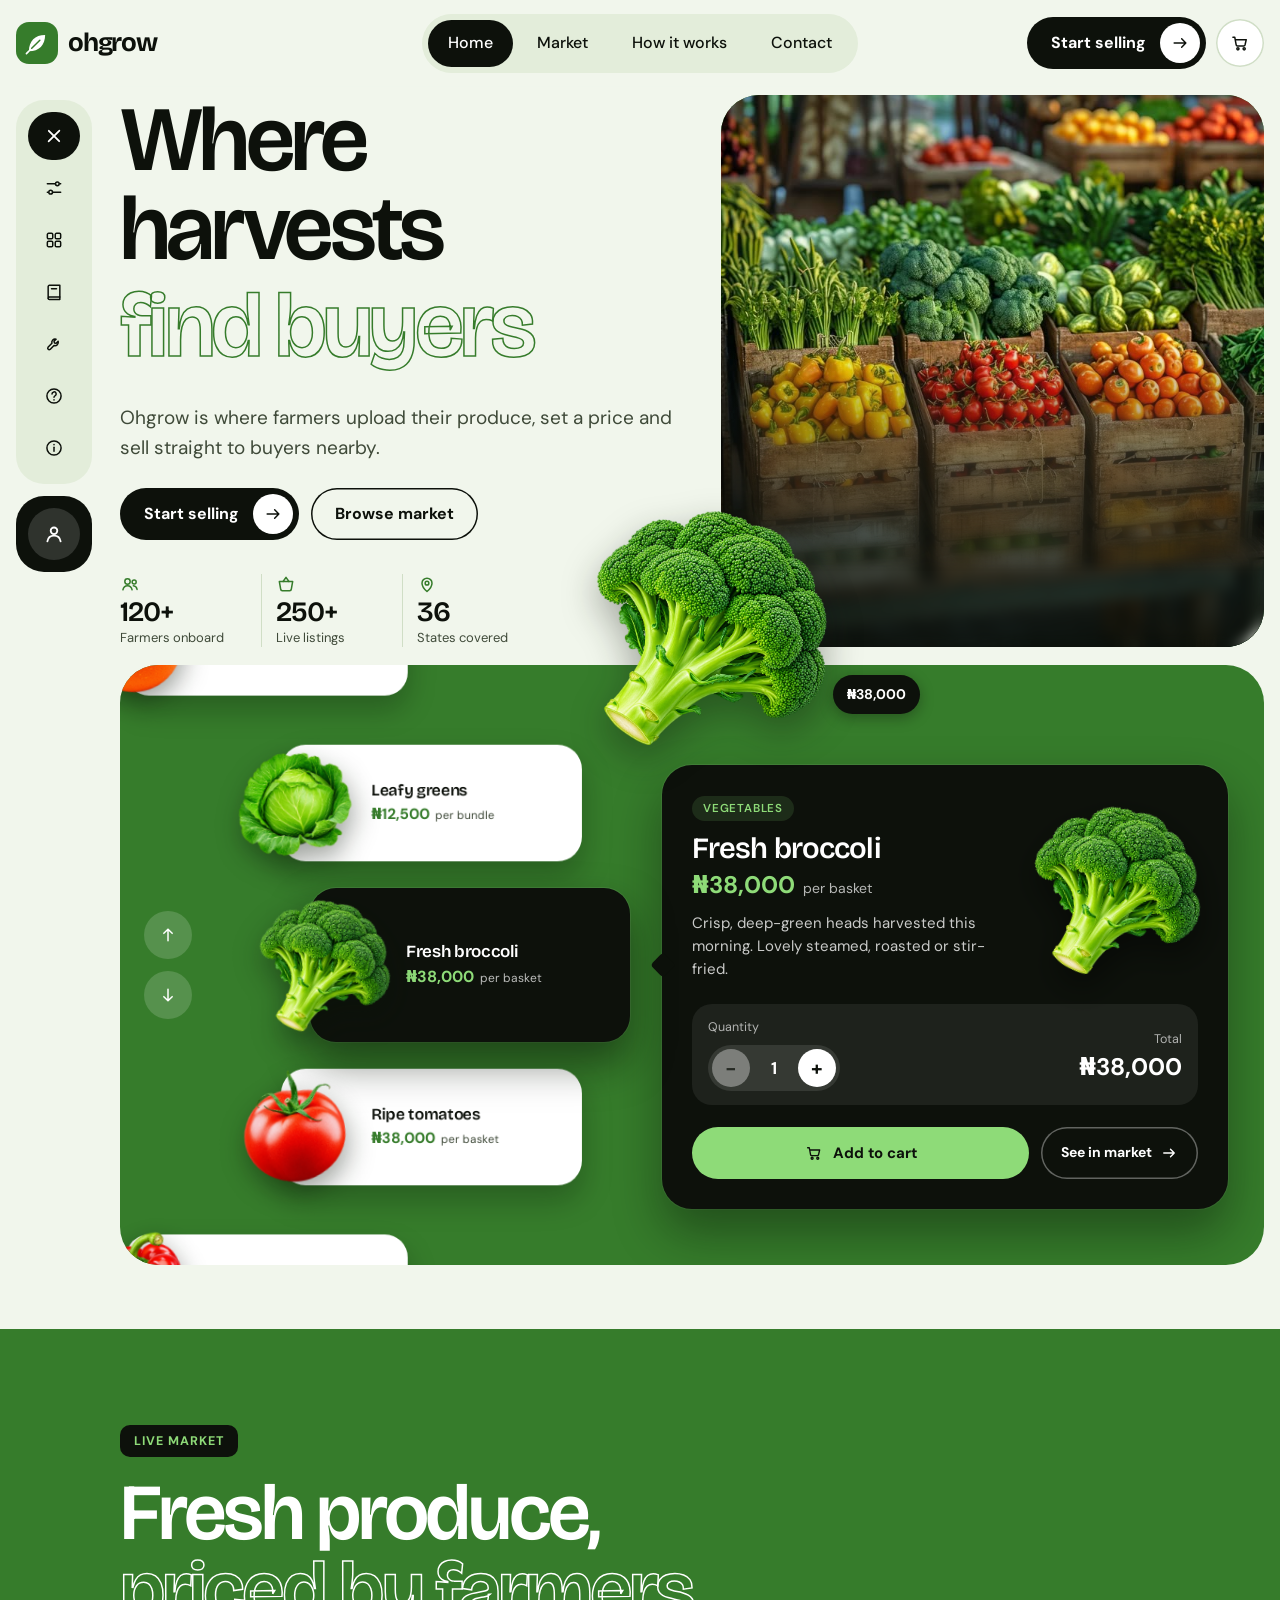
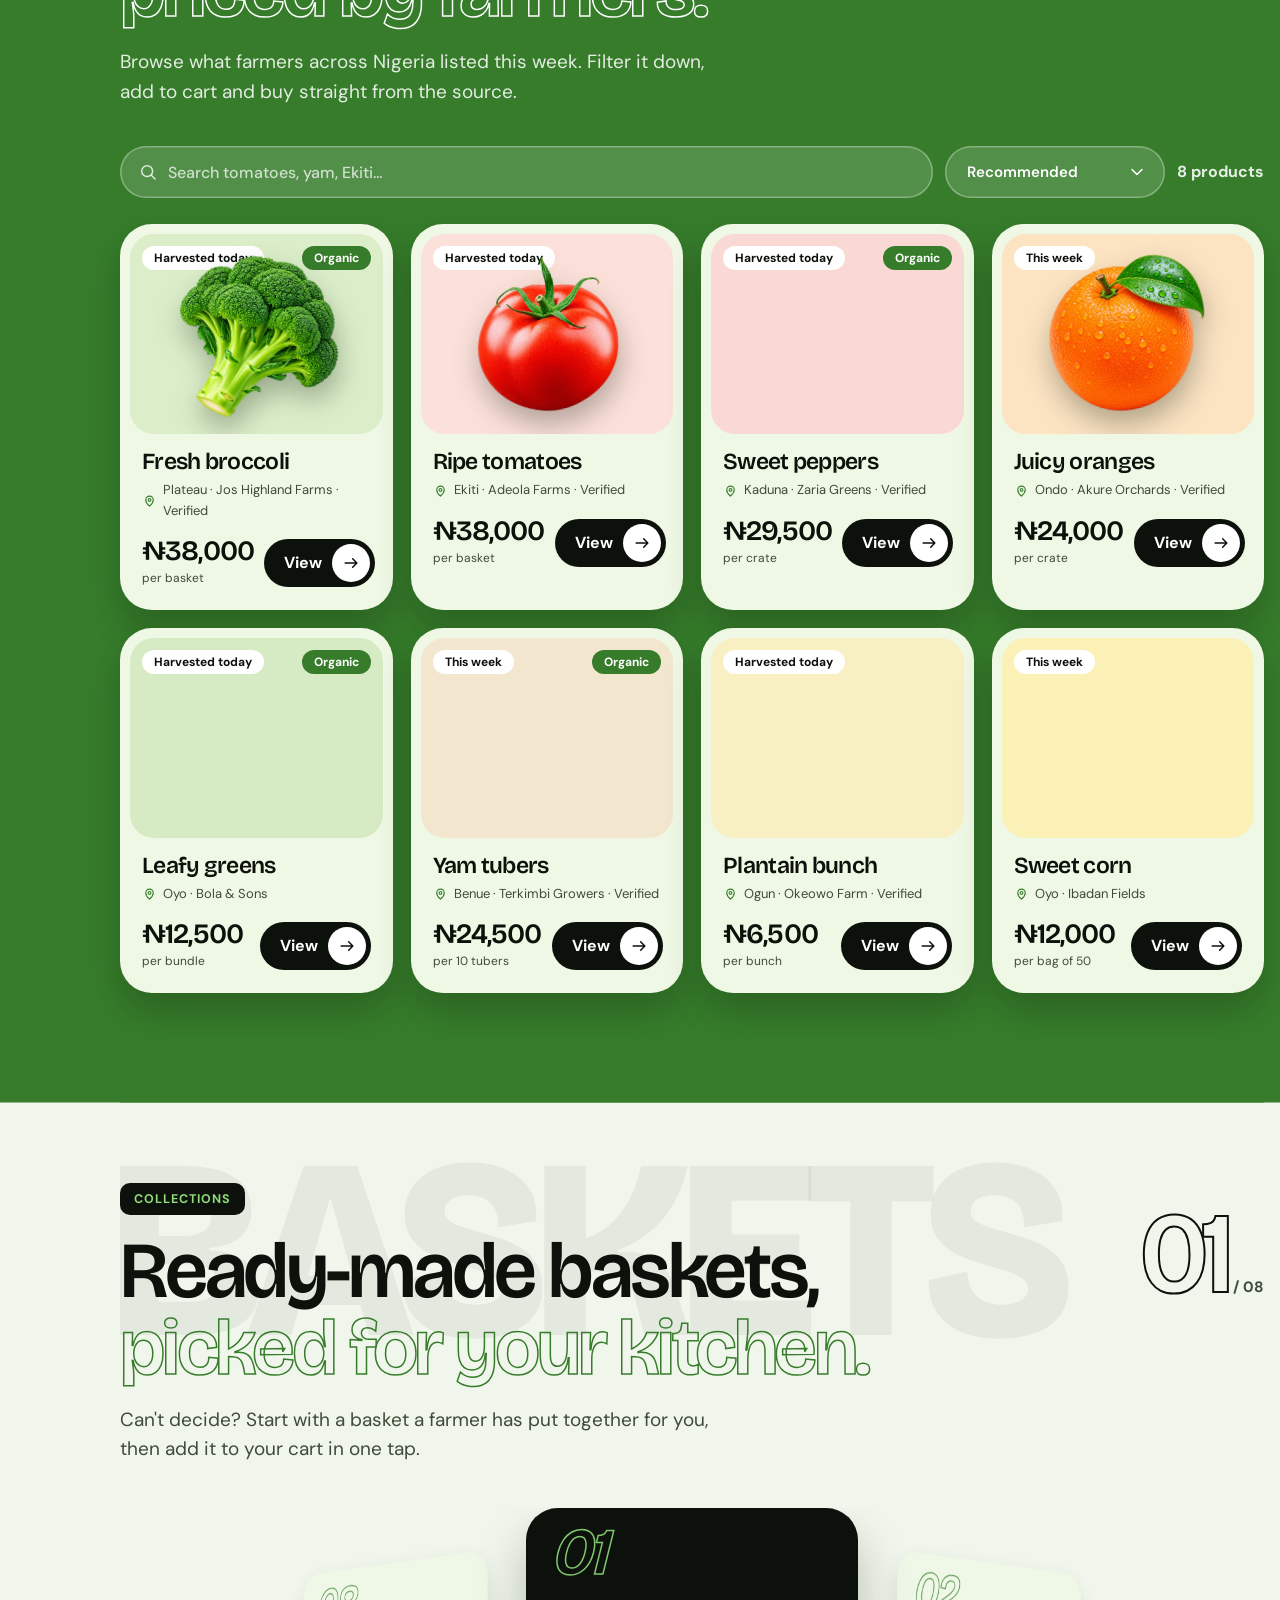
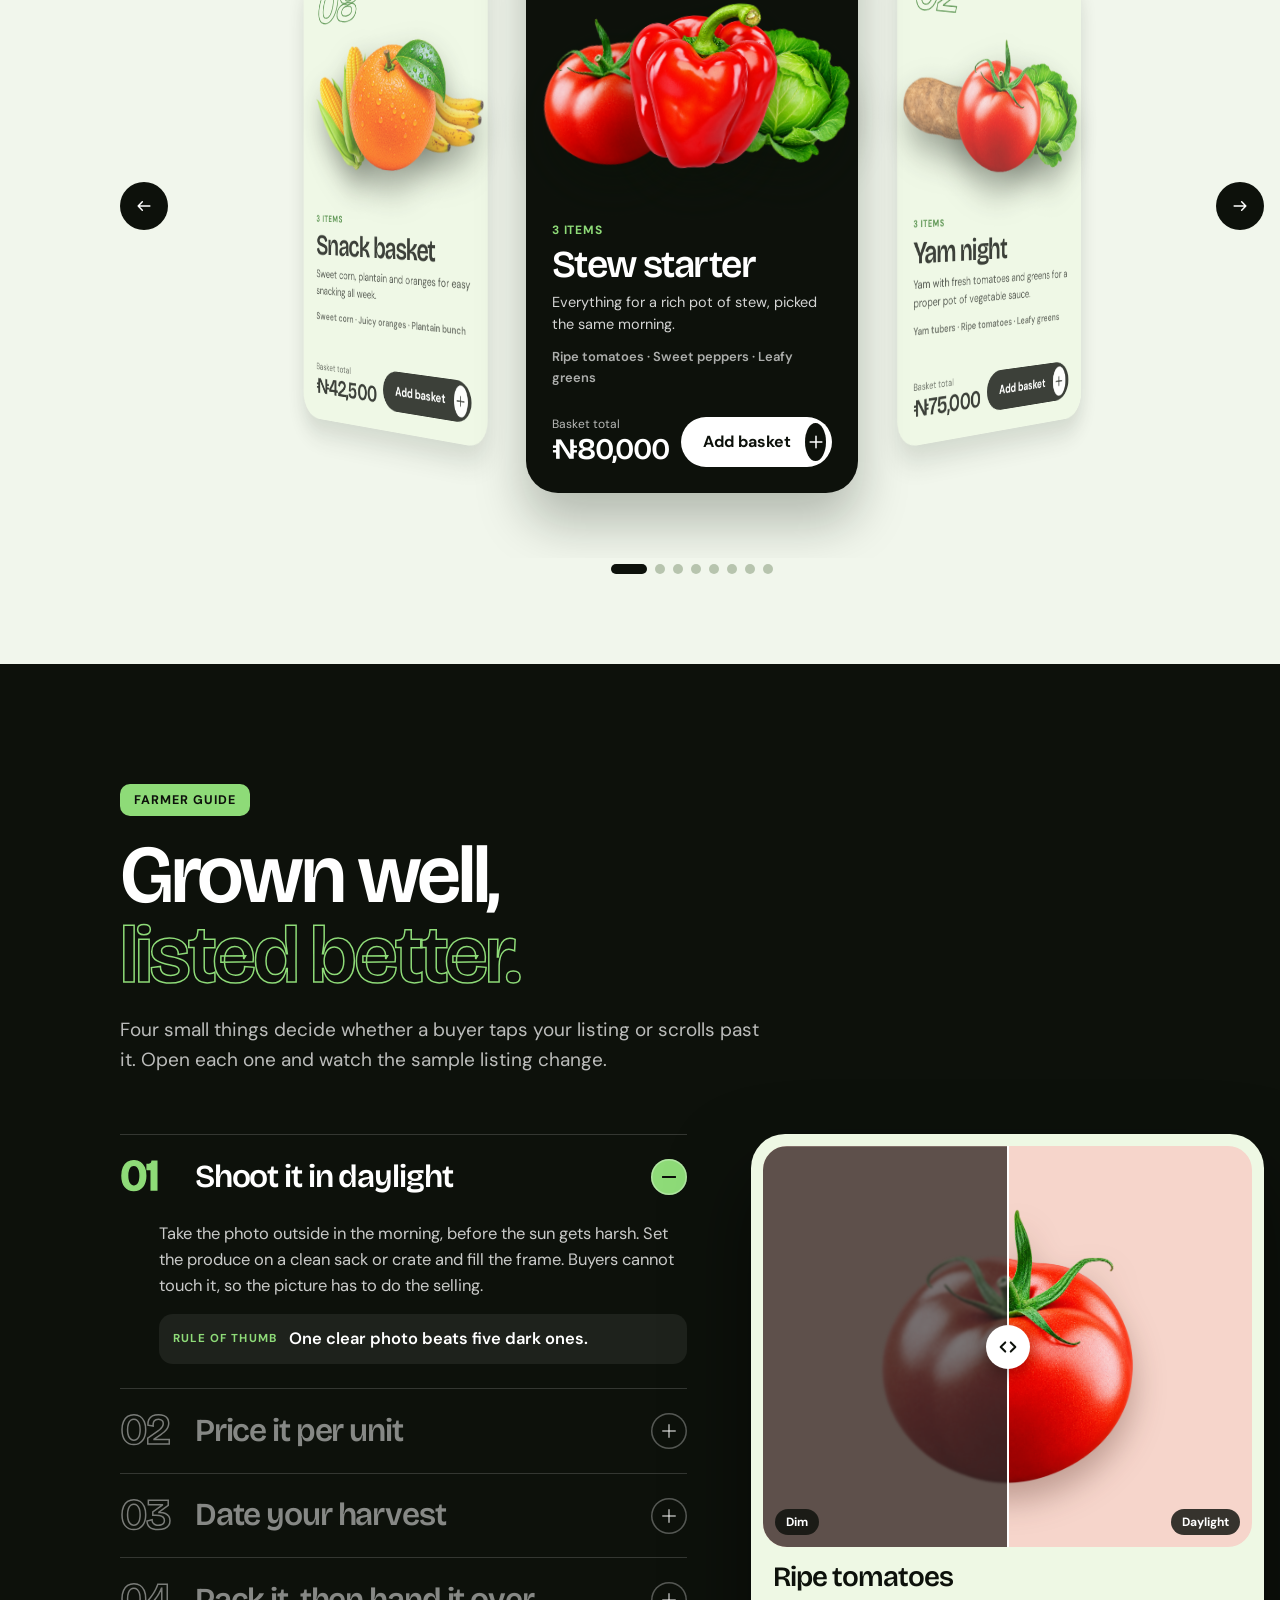
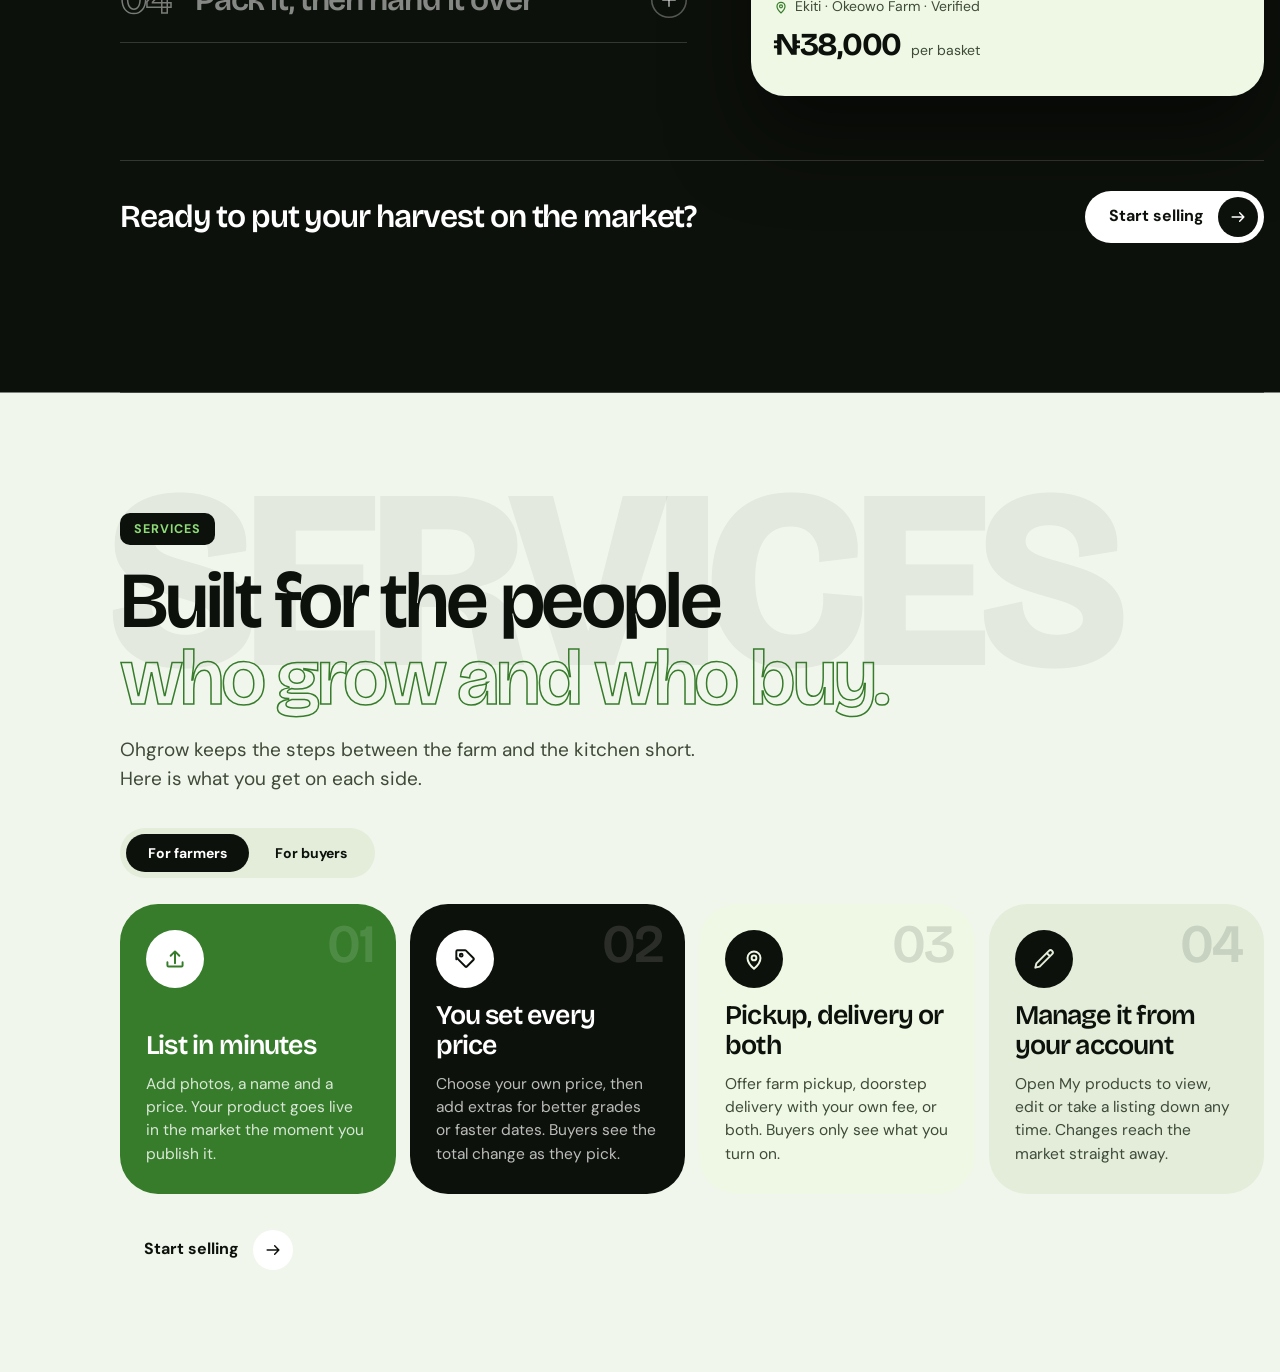
==== commit e6e94d41: "Home: Services section after the guide, with a For farmers / For buyers switch and four service card" ====
--- a/home.html
+++ b/home.html
@@ -7,20 +7,21 @@
   <link rel="preconnect" href="https://fonts.googleapis.com">
   <link rel="preconnect" href="https://fonts.gstatic.com" crossorigin>
   <link rel="stylesheet" href="https://fonts.googleapis.com/css2?family=Bricolage+Grotesque:opsz,wght@12..96,400..800&family=DM+Sans:wght@400;500;700&display=swap">
-  <link rel="stylesheet" href="css/base.css?v=64">
-  <link rel="stylesheet" href="css/components.css?v=64">
-  <link rel="stylesheet" href="css/layout.css?v=64">
-  <link rel="stylesheet" href="css/home.css?v=64">
-  <link rel="stylesheet" href="css/market.css?v=64">
-  <link rel="stylesheet" href="css/guide.css?v=64">
-  <link rel="stylesheet" href="css/auth.css?v=64">
+  <link rel="stylesheet" href="css/base.css?v=65">
+  <link rel="stylesheet" href="css/components.css?v=65">
+  <link rel="stylesheet" href="css/layout.css?v=65">
+  <link rel="stylesheet" href="css/home.css?v=65">
+  <link rel="stylesheet" href="css/market.css?v=65">
+  <link rel="stylesheet" href="css/guide.css?v=65">
+  <link rel="stylesheet" href="css/services.css?v=65">
+  <link rel="stylesheet" href="css/auth.css?v=65">
 </head>
 <body data-page="home">
   <div class="wrap">
-    <div data-include="components/header.html?v=64"></div>
+    <div data-include="components/header.html?v=65"></div>
 
     <div class="content">
-      <div data-include="components/side-rail.html?v=64"></div>
+      <div data-include="components/side-rail.html?v=65"></div>
 
       <main>
         <section id="home">
@@ -29,7 +30,7 @@
               <h1><span class="line"><span>Where harvests</span></span><span class="line"><span class="outline">find buyers</span></span></h1>
               <p>Ohgrow is where farmers upload their produce, set a price and sell straight to buyers nearby.</p>
               <div class="hero-btns">
-                <a class="btn btn-dark sell-cta" href="sell.html"><span class="lbl">Start selling</span><span class="ico"><svg class="i i-arr"><use href="assets/icons/sprite.svg?v=64#arrow"/></svg><svg class="i i-plus" aria-hidden="true"><use href="assets/icons/sprite.svg?v=64#plus"/></svg></span></a>
+                <a class="btn btn-dark sell-cta" href="sell.html"><span class="lbl">Start selling</span><span class="ico"><svg class="i i-arr"><use href="assets/icons/sprite.svg?v=65#arrow"/></svg><svg class="i i-plus" aria-hidden="true"><use href="assets/icons/sprite.svg?v=65#plus"/></svg></span></a>
                 <a class="btn btn-ghost" href="#market"><span>Browse market</span></a>
               </div>
             </div>
@@ -47,9 +48,9 @@
           <div class="trio">
 
             <div class="stats">
-              <div class="stat"><svg class="i"><use href="assets/icons/sprite.svg?v=64#users"/></svg><b data-count="120" data-suffix="+">120+</b><span>Farmers onboard</span></div>
-              <div class="stat"><svg class="i"><use href="assets/icons/sprite.svg?v=64#basket"/></svg><b data-count="250" data-suffix="+">250+</b><span>Live listings</span></div>
-              <div class="stat"><svg class="i"><use href="assets/icons/sprite.svg?v=64#pin"/></svg><b data-count="36">36</b><span>States covered</span></div>
+              <div class="stat"><svg class="i"><use href="assets/icons/sprite.svg?v=65#users"/></svg><b data-count="120" data-suffix="+">120+</b><span>Farmers onboard</span></div>
+              <div class="stat"><svg class="i"><use href="assets/icons/sprite.svg?v=65#basket"/></svg><b data-count="250" data-suffix="+">250+</b><span>Live listings</span></div>
+              <div class="stat"><svg class="i"><use href="assets/icons/sprite.svg?v=65#pin"/></svg><b data-count="36">36</b><span>States covered</span></div>
             </div>
           </div>
         </section>
@@ -60,39 +61,39 @@
               <img class="arc-pop arc-cut" src="assets/images/product-image.png" alt="" draggable="false">
               <h3>Fresh broccoli</h3>
               <p class="arc-price"><b>₦38,000</b><span>per basket</span></p>
-              <a class="arc-go" href="#market"><span>View</span><svg class="i"><use href="assets/icons/sprite.svg?v=64#arrow"/></svg></a>
+              <a class="arc-go" href="#market"><span>View</span><svg class="i"><use href="assets/icons/sprite.svg?v=65#arrow"/></svg></a>
             </article>
             <article class="arc-card" aria-label="Ripe tomatoes, ₦38,000" data-cat="Vegetables" data-desc="Firm, sun-ripened tomatoes picked at their best. Perfect for stews, sauces and salads.">
               <img class="arc-pop arc-cut" src="assets/images/tomato.png" alt="" draggable="false" onerror="var s=document.createElement('span');s.className='arc-pop arc-crop';s.style.backgroundPosition='50% 54%';s.setAttribute('aria-hidden','true');this.replaceWith(s)">
               <h3>Ripe tomatoes</h3>
               <p class="arc-price"><b>₦38,000</b><span>per basket</span></p>
-              <a class="arc-go" href="#market"><span>View</span><svg class="i"><use href="assets/icons/sprite.svg?v=64#arrow"/></svg></a>
+              <a class="arc-go" href="#market"><span>View</span><svg class="i"><use href="assets/icons/sprite.svg?v=65#arrow"/></svg></a>
             </article>
             <article class="arc-card" aria-label="Sweet peppers, ₦29,500" data-cat="Vegetables" data-desc="Bright, crunchy bell peppers with a sweet, mild flavour. Great in stir-fries and salads.">
               <img class="arc-pop arc-cut" src="assets/images/pepper.png" alt="" draggable="false" onerror="var s=document.createElement('span');s.className='arc-pop arc-crop';s.style.backgroundPosition='10.9% 52.6%';s.setAttribute('aria-hidden','true');this.replaceWith(s)">
               <h3>Sweet peppers</h3>
               <p class="arc-price"><b>₦29,500</b><span>per crate</span></p>
-              <a class="arc-go" href="#market"><span>View</span><svg class="i"><use href="assets/icons/sprite.svg?v=64#arrow"/></svg></a>
+              <a class="arc-go" href="#market"><span>View</span><svg class="i"><use href="assets/icons/sprite.svg?v=65#arrow"/></svg></a>
             </article>
             <article class="arc-card" aria-label="Juicy oranges, ₦24,000" data-cat="Fruits" data-desc="Sweet, juicy oranges packed with vitamin C. Peel and eat fresh, or squeeze for juice.">
               <img class="arc-pop arc-cut" src="assets/images/orange.png" alt="" draggable="false" onerror="var s=document.createElement('span');s.className='arc-pop arc-crop';s.style.backgroundPosition='86.5% 54%';s.setAttribute('aria-hidden','true');this.replaceWith(s)">
               <h3>Juicy oranges</h3>
               <p class="arc-price"><b>₦24,000</b><span>per crate</span></p>
-              <a class="arc-go" href="#market"><span>View</span><svg class="i"><use href="assets/icons/sprite.svg?v=64#arrow"/></svg></a>
+              <a class="arc-go" href="#market"><span>View</span><svg class="i"><use href="assets/icons/sprite.svg?v=65#arrow"/></svg></a>
             </article>
             <article class="arc-card" aria-label="Leafy greens, ₦12,500" data-cat="Leafy greens" data-desc="Fresh-cut leafy greens bundled the same day. Tender and ready for soups, salads and smoothies.">
               <img class="arc-pop arc-cut" src="assets/images/greens.png" alt="" draggable="false" onerror="var s=document.createElement('span');s.className='arc-pop arc-crop';s.style.backgroundPosition='76% 31.8%';s.setAttribute('aria-hidden','true');this.replaceWith(s)">
               <h3>Leafy greens</h3>
               <p class="arc-price"><b>₦12,500</b><span>per bundle</span></p>
-              <a class="arc-go" href="#market"><span>View</span><svg class="i"><use href="assets/icons/sprite.svg?v=64#arrow"/></svg></a>
+              <a class="arc-go" href="#market"><span>View</span><svg class="i"><use href="assets/icons/sprite.svg?v=65#arrow"/></svg></a>
             </article>
           </div>
           <div class="arc-nav">
-            <button class="circle arc-btn" id="arcPrev" type="button" aria-label="Previous (up)"><svg class="i" style="transform:rotate(-90deg)"><use href="assets/icons/sprite.svg?v=64#arrow"/></svg></button>
-            <button class="circle arc-btn" id="arcNext" type="button" aria-label="Next (down)"><svg class="i" style="transform:rotate(90deg)"><use href="assets/icons/sprite.svg?v=64#arrow"/></svg></button>
+            <button class="circle arc-btn" id="arcPrev" type="button" aria-label="Previous (up)"><svg class="i" style="transform:rotate(-90deg)"><use href="assets/icons/sprite.svg?v=65#arrow"/></svg></button>
+            <button class="circle arc-btn" id="arcNext" type="button" aria-label="Next (down)"><svg class="i" style="transform:rotate(90deg)"><use href="assets/icons/sprite.svg?v=65#arrow"/></svg></button>
           </div>
           <aside class="arc-detail" id="arcDetail" aria-label="Product details">
-            <button class="arc-back" id="arcBack" type="button" aria-label="Back to the carousel"><svg class="i"><use href="assets/icons/sprite.svg?v=64#back"/></svg></button>
+            <button class="arc-back" id="arcBack" type="button" aria-label="Back to the carousel"><svg class="i"><use href="assets/icons/sprite.svg?v=65#back"/></svg></button>
             <div class="ad-body" id="adBody">
               <div class="ad-top">
                 <div class="ad-info">
@@ -115,8 +116,8 @@
                 <p class="ad-total"><span class="ad-lbl">Total</span><b id="adTotal"></b></p>
               </div>
               <div class="ad-actions">
-                <button class="ad-add" id="adAdd" type="button"><svg class="i"><use href="assets/icons/sprite.svg?v=64#cart"/></svg><span>Add to cart</span></button>
-                <a class="ad-more" href="#market"><span>See in market</span><svg class="i"><use href="assets/icons/sprite.svg?v=64#arrow"/></svg></a>
+                <button class="ad-add" id="adAdd" type="button"><svg class="i"><use href="assets/icons/sprite.svg?v=65#cart"/></svg><span>Add to cart</span></button>
+                <a class="ad-more" href="#market"><span>See in market</span><svg class="i"><use href="assets/icons/sprite.svg?v=65#arrow"/></svg></a>
               </div>
             </div>
           </aside>
@@ -130,9 +131,9 @@
               <p>Browse what farmers across Nigeria listed this week. Filter it down, add to cart and buy straight from the source.</p>
             </div>
             <div class="m-bar">
-              <label class="m-search"><svg class="i"><use href="assets/icons/sprite.svg?v=64#search"/></svg><input id="mSearch" type="search" placeholder="Search tomatoes, yam, Ekiti…" autocomplete="off" aria-label="Search produce"></label>
+              <label class="m-search"><svg class="i"><use href="assets/icons/sprite.svg?v=65#search"/></svg><input id="mSearch" type="search" placeholder="Search tomatoes, yam, Ekiti…" autocomplete="off" aria-label="Search produce"></label>
               <select class="m-sort" id="mSort" aria-label="Sort products"><option value="rec">Recommended</option><option value="low">Price: low to high</option><option value="high">Price: high to low</option><option value="fresh">Freshest first</option></select>
-              <button class="m-fbtn" type="button" id="openFilters"><svg class="i"><use href="assets/icons/sprite.svg?v=64#filter"/></svg>Filters</button>
+              <button class="m-fbtn" type="button" id="openFilters"><svg class="i"><use href="assets/icons/sprite.svg?v=65#filter"/></svg>Filters</button>
               <span class="m-count" id="mCount"></span>
             </div>
             <div class="m-grid" id="mGrid" aria-live="polite"></div>
@@ -149,9 +150,9 @@
           </div>
           <div class="co-grid" id="coGrid"></div>
           <div class="co-ctrl" id="coCtrl">
-            <button class="co-arr" id="coPrev" type="button" aria-label="Previous basket"><svg class="i"><use href="assets/icons/sprite.svg?v=64#back"/></svg></button>
+            <button class="co-arr" id="coPrev" type="button" aria-label="Previous basket"><svg class="i"><use href="assets/icons/sprite.svg?v=65#back"/></svg></button>
             <div class="co-dots" id="coDots"></div>
-            <button class="co-arr" id="coNext" type="button" aria-label="Next basket"><svg class="i"><use href="assets/icons/sprite.svg?v=64#arrow"/></svg></button>
+            <button class="co-arr" id="coNext" type="button" aria-label="Next basket"><svg class="i"><use href="assets/icons/sprite.svg?v=65#arrow"/></svg></button>
           </div>
         </section>
         <section id="guide" data-tone="dark" aria-labelledby="gTitle">
@@ -205,7 +206,7 @@
                 </div>
                 <div class="g-info">
                   <h3>Ripe tomatoes</h3>
-                  <p class="g-meta"><svg class="i"><use href="assets/icons/sprite.svg?v=64#pin"/></svg>Ekiti · Okeowo Farm · Verified</p>
+                  <p class="g-meta"><svg class="i"><use href="assets/icons/sprite.svg?v=65#pin"/></svg>Ekiti · Okeowo Farm · Verified</p>
                   <div class="g-price"><b id="gPrice">₦38,000</b><small id="gUnit">per basket</small></div>
                 </div>
                 <div class="g-tools">
@@ -224,22 +225,93 @@
 
           <div class="g-cta">
             <p>Ready to put your harvest on the market?</p>
-            <a class="btn sell-cta" href="sell.html"><span class="lbl">Start selling</span><span class="ico"><svg class="i i-arr"><use href="assets/icons/sprite.svg?v=64#arrow"/></svg><svg class="i i-plus" aria-hidden="true"><use href="assets/icons/sprite.svg?v=64#plus"/></svg></span></a>
+            <a class="btn sell-cta" href="sell.html"><span class="lbl">Start selling</span><span class="ico"><svg class="i i-arr"><use href="assets/icons/sprite.svg?v=65#arrow"/></svg><svg class="i i-plus" aria-hidden="true"><use href="assets/icons/sprite.svg?v=65#plus"/></svg></span></a>
+          </div>
+        </section>
+        <section id="services" aria-labelledby="svTitle">
+          <div class="sv-head">
+            <span class="sv-ghost" aria-hidden="true">Services</span>
+            <span class="sv-eyebrow">Services</span>
+            <h2 id="svTitle"><span>Built for the people</span><span class="outline">who grow and who buy.</span></h2>
+            <p>Ohgrow keeps the steps between the farm and the kitchen short. Here is what you get on each side.</p>
+          </div>
+          <div class="sv-tabs" id="svTabs" role="tablist" aria-label="Services for">
+            <span class="sv-ind" aria-hidden="true"></span>
+            <button class="is-on" id="svFarmTab" role="tab" type="button" aria-selected="true" aria-controls="svFarm" data-p="svFarm">For farmers</button>
+            <button id="svBuyTab" role="tab" type="button" aria-selected="false" aria-controls="svBuy" data-p="svBuy" tabindex="-1">For buyers</button>
+          </div>
+          <div class="sv-body">
+            <div class="sv-grid" id="svFarm" role="tabpanel" aria-labelledby="svFarmTab">
+              <article class="sv-card" data-tone="green" style="--i:0">
+                <span class="sv-n" aria-hidden="true">01</span>
+                <span class="sv-ic"><svg class="i"><use href="assets/icons/sprite.svg?v=65#upload"/></svg></span>
+                <h3>List in minutes</h3>
+                <p>Add photos, a name and a price. Your product goes live in the market the moment you publish it.</p>
+              </article>
+              <article class="sv-card" data-tone="dark" style="--i:1">
+                <span class="sv-n" aria-hidden="true">02</span>
+                <span class="sv-ic"><svg class="i"><use href="assets/icons/sprite.svg?v=65#price"/></svg></span>
+                <h3>You set every price</h3>
+                <p>Choose your own price, then add extras for better grades or faster dates. Buyers see the total change as they pick.</p>
+              </article>
+              <article class="sv-card" data-tone="light" style="--i:2">
+                <span class="sv-n" aria-hidden="true">03</span>
+                <span class="sv-ic"><svg class="i"><use href="assets/icons/sprite.svg?v=65#pin"/></svg></span>
+                <h3>Pickup, delivery or both</h3>
+                <p>Offer farm pickup, doorstep delivery with your own fee, or both. Buyers only see what you turn on.</p>
+              </article>
+              <article class="sv-card" data-tone="soft" style="--i:3">
+                <span class="sv-n" aria-hidden="true">04</span>
+                <span class="sv-ic"><svg class="i"><use href="assets/icons/sprite.svg?v=65#pen"/></svg></span>
+                <h3>Manage it from your account</h3>
+                <p>Open My products to view, edit or take a listing down any time. Changes reach the market straight away.</p>
+              </article>
+            </div>
+            <div class="sv-grid" id="svBuy" role="tabpanel" aria-labelledby="svBuyTab" hidden>
+              <article class="sv-card" data-tone="green" style="--i:0">
+                <span class="sv-n" aria-hidden="true">01</span>
+                <span class="sv-ic"><svg class="i"><use href="assets/icons/sprite.svg?v=65#search"/></svg></span>
+                <h3>Find it fast</h3>
+                <p>Search by name, then filter by category, state, price or organic. Sort by what matters to you.</p>
+              </article>
+              <article class="sv-card" data-tone="dark" style="--i:1">
+                <span class="sv-n" aria-hidden="true">02</span>
+                <span class="sv-ic"><svg class="i"><use href="assets/icons/sprite.svg?v=65#collection"/></svg></span>
+                <h3>Ready-made baskets</h3>
+                <p>Start with a basket a farmer put together and add it to your cart in one tap.</p>
+              </article>
+              <article class="sv-card" data-tone="light" style="--i:2">
+                <span class="sv-n" aria-hidden="true">03</span>
+                <span class="sv-ic"><svg class="i"><use href="assets/icons/sprite.svg?v=65#price"/></svg></span>
+                <h3>See the real price</h3>
+                <p>Pick the quality, delivery and the day you need it. The price updates with each choice, delivery included.</p>
+              </article>
+              <article class="sv-card" data-tone="soft" style="--i:3">
+                <span class="sv-n" aria-hidden="true">04</span>
+                <span class="sv-ic"><svg class="i"><use href="assets/icons/sprite.svg?v=65#basket"/></svg></span>
+                <h3>Buy from the source</h3>
+                <p>Prices are set by the farmers who grew the produce, with no middleman in between.</p>
+              </article>
+            </div>
+          </div>
+          <div class="sv-cta">
+            <a class="btn sell-cta" id="svSell" href="sell.html"><span class="lbl">Start selling</span><span class="ico"><svg class="i i-arr"><use href="assets/icons/sprite.svg?v=65#arrow"/></svg><svg class="i i-plus" aria-hidden="true"><use href="assets/icons/sprite.svg?v=65#plus"/></svg></span></a>
+            <a class="btn btn-ghost" id="svBrowse" href="#market" hidden><span>Browse market</span></a>
           </div>
         </section>
       </main>
     </div>
   </div>
 
-  <div data-include="components/mobile-dock.html?v=64"></div>
-  <div data-include="components/mobile-panel.html?v=64"></div>
-  <div data-include="components/auth-dialog.html?v=64"></div>
-
-  <script src="js/main.js?v=64"></script>
-  <script src="js/layout.js?v=64"></script>
-  <script src="js/auth.js?v=64"></script>
-  <script src="js/home.js?v=64"></script>
-  <script src="js/market.js?v=64"></script>
-  <script src="js/guide.js?v=64"></script>
+  <div data-include="components/mobile-dock.html?v=65"></div>
+  <div data-include="components/mobile-panel.html?v=65"></div>
+  <div data-include="components/auth-dialog.html?v=65"></div>
+
+  <script src="js/main.js?v=65"></script>
+  <script src="js/layout.js?v=65"></script>
+  <script src="js/auth.js?v=65"></script>
+  <script src="js/home.js?v=65"></script>
+  <script src="js/market.js?v=65"></script>
+  <script src="js/guide.js?v=65"></script>
 </body>
 </html>
--- a/css/services.css
+++ b/css/services.css
@@ -0,0 +1,37 @@
+/* Services: what Ohgrow gives farmers and buyers. Light section after the dark guide. */
+#services{position:relative;padding:clamp(84px,10vw,120px) 0 clamp(64px,8vw,96px)}
+.sv-head{position:relative;display:grid;gap:18px;justify-items:start}
+.sv-ghost{display:none}
+.sv-eyebrow{display:inline-block;padding:10px 14px;border-radius:10px;background:var(--ink);color:#8EDB78;font:700 12.5px/1 var(--font-body);letter-spacing:.08em;text-transform:uppercase}
+.sv-head h2{font:600 clamp(42px,6.2vw,84px)/.97 var(--font-display);letter-spacing:-.04em}
+.sv-head h2 span{display:block}
+.sv-head p{max-width:46ch;font-size:clamp(16px,1.5vw,19px);color:var(--ink2)}
+
+/* switch: same pill language as the nav, with a sliding indicator */
+.sv-tabs{position:relative;display:inline-flex;gap:4px;margin:34px 0 26px;padding:6px;border-radius:999px;background:var(--soft)}
+.sv-tabs button{position:relative;z-index:1;padding:12px 22px;border-radius:999px;font:700 14px/1 var(--font-body);color:var(--ink);transition:color .35s}
+.sv-tabs button.is-on{color:#fff}
+.sv-ind{position:absolute;z-index:0;top:6px;bottom:6px;left:0;width:0;border-radius:999px;background:var(--ink);transition:transform .5s var(--ease),width .5s var(--ease)}
+
+.sv-grid{display:grid;grid-template-columns:repeat(auto-fit,minmax(min(100%,250px),1fr));gap:14px}
+.sv-grid[hidden]{display:none}
+.sv-card{--cbg:var(--pane);--cfg:var(--ink);--cacc:var(--green);--cmut:var(--ink2);position:relative;display:flex;flex-direction:column;gap:12px;min-height:290px;padding:26px 26px 28px;border-radius:38px;background:var(--cbg);color:var(--cfg);overflow:hidden;
+  animation:cardIn .6s var(--ease) both;animation-delay:calc(var(--i,0)*90ms);transition:transform .5s var(--ease),box-shadow .5s}
+.sv-card[data-tone=dark]{--cbg:var(--ink);--cfg:#fff;--cacc:#8EDB78;--cmut:rgba(255,255,255,.72)}
+.sv-card[data-tone=green]{--cbg:var(--green);--cfg:#fff;--cacc:#D6F5C9;--cmut:rgba(255,255,255,.82)}
+.sv-card[data-tone=soft]{--cbg:var(--soft)}
+.sv-card:hover{transform:translateY(-6px);box-shadow:0 26px 44px rgba(8,18,6,.2)}
+.sv-n{position:absolute;right:22px;top:14px;font:600 54px/1 var(--font-display);letter-spacing:-.04em;color:var(--cfg);opacity:.12}
+.sv-ic{display:grid;place-items:center;width:58px;height:58px;border-radius:50%;background:var(--cfg);color:var(--cbg);margin-bottom:auto;transition:transform .5s var(--ease),background .3s,color .3s}
+.sv-ic .i{width:26px;height:26px}
+.sv-card:hover .sv-ic{transform:rotate(-10deg) scale(1.08);background:var(--cacc);color:var(--ink)}
+.sv-card h3{font:600 clamp(22px,2.2vw,27px)/1.1 var(--font-display);letter-spacing:-.03em}
+.sv-card p{color:var(--cmut);font-size:15.5px;line-height:1.5}
+.sv-cta{display:flex;flex-wrap:wrap;gap:12px;margin-top:30px}
+.sv-cta[hidden],.sv-cta .btn[hidden]{display:none}
+@media (max-width:699.98px){.sv-card{min-height:0;gap:10px}.sv-ic{margin-bottom:6px}}
+@media (prefers-reduced-motion:reduce){.sv-card{animation:none}}
+
+@media (min-width:1100px){
+  .sv-ghost{display:block;position:absolute;z-index:-1;left:-.05em;top:-34px;font:800 clamp(150px,20vw,280px)/.8 var(--font-display);letter-spacing:-.05em;text-transform:uppercase;color:rgba(13,17,11,.055);white-space:nowrap;pointer-events:none}
+}
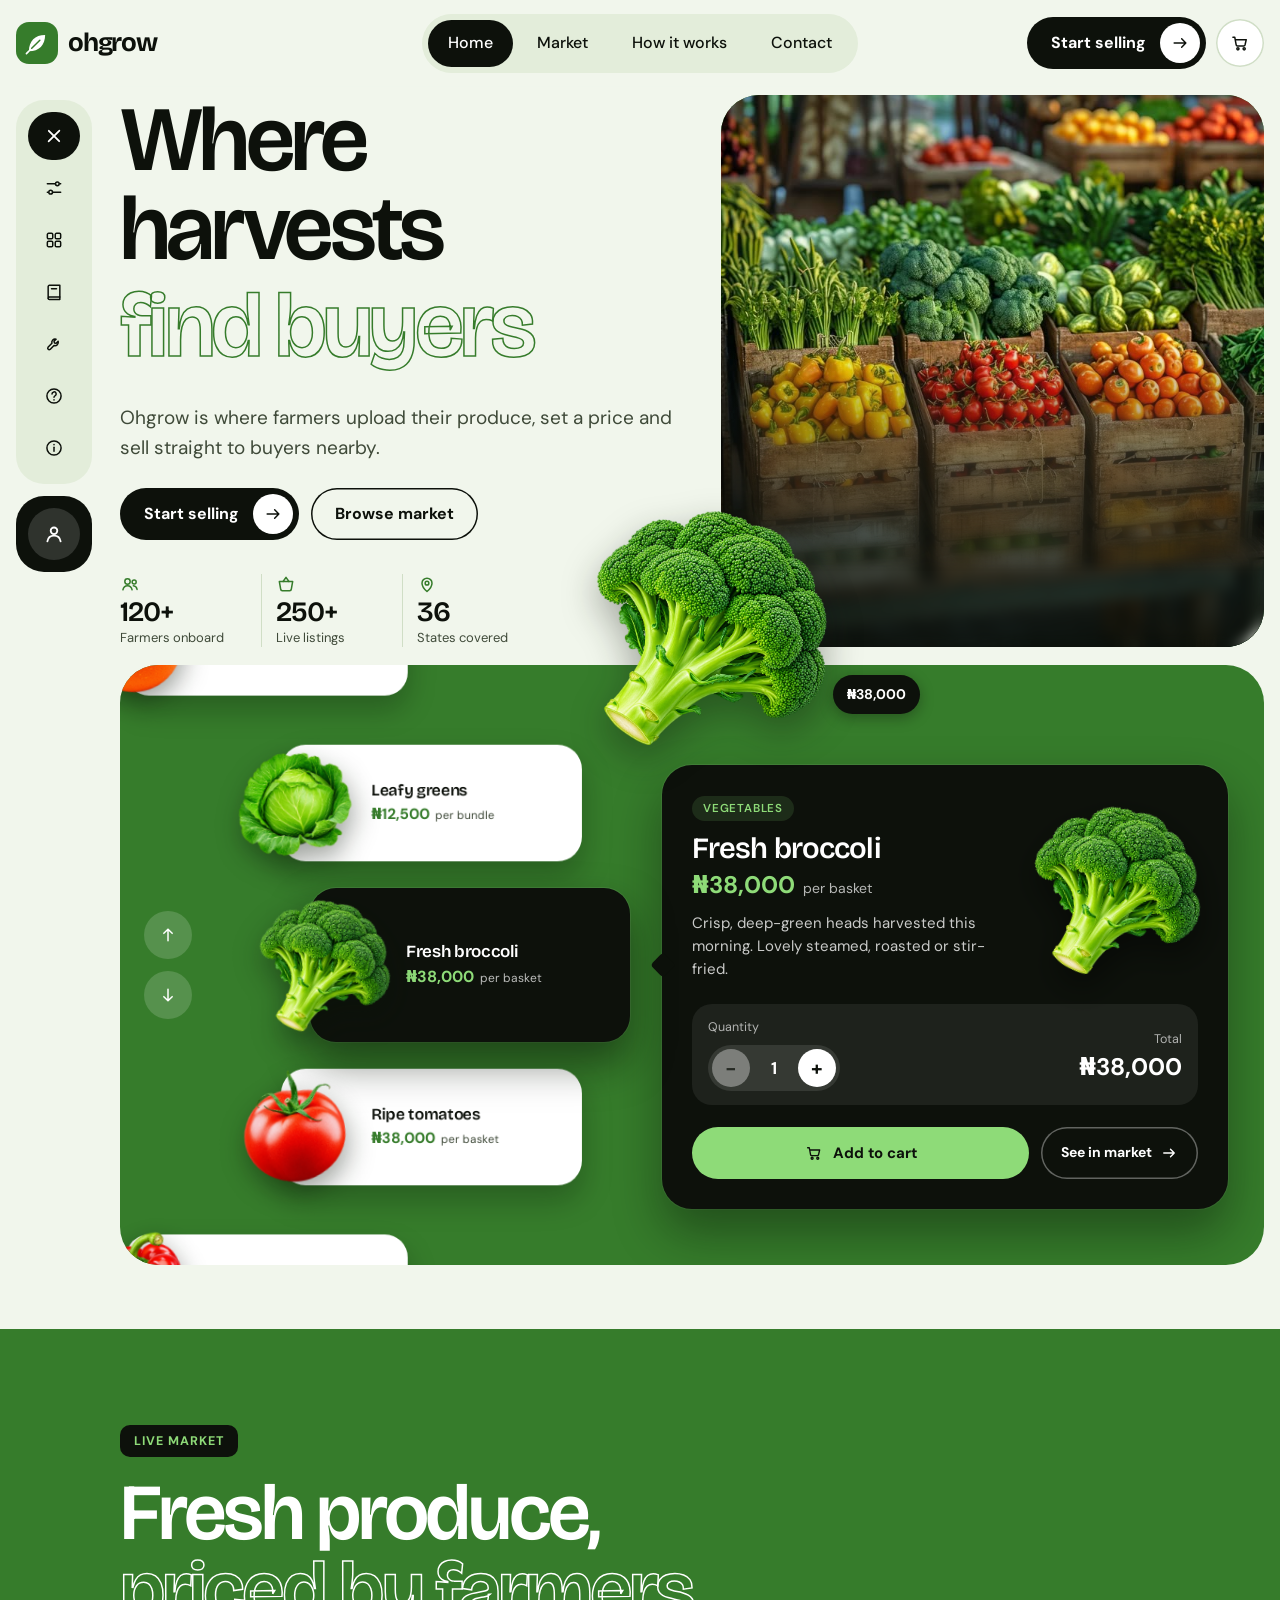
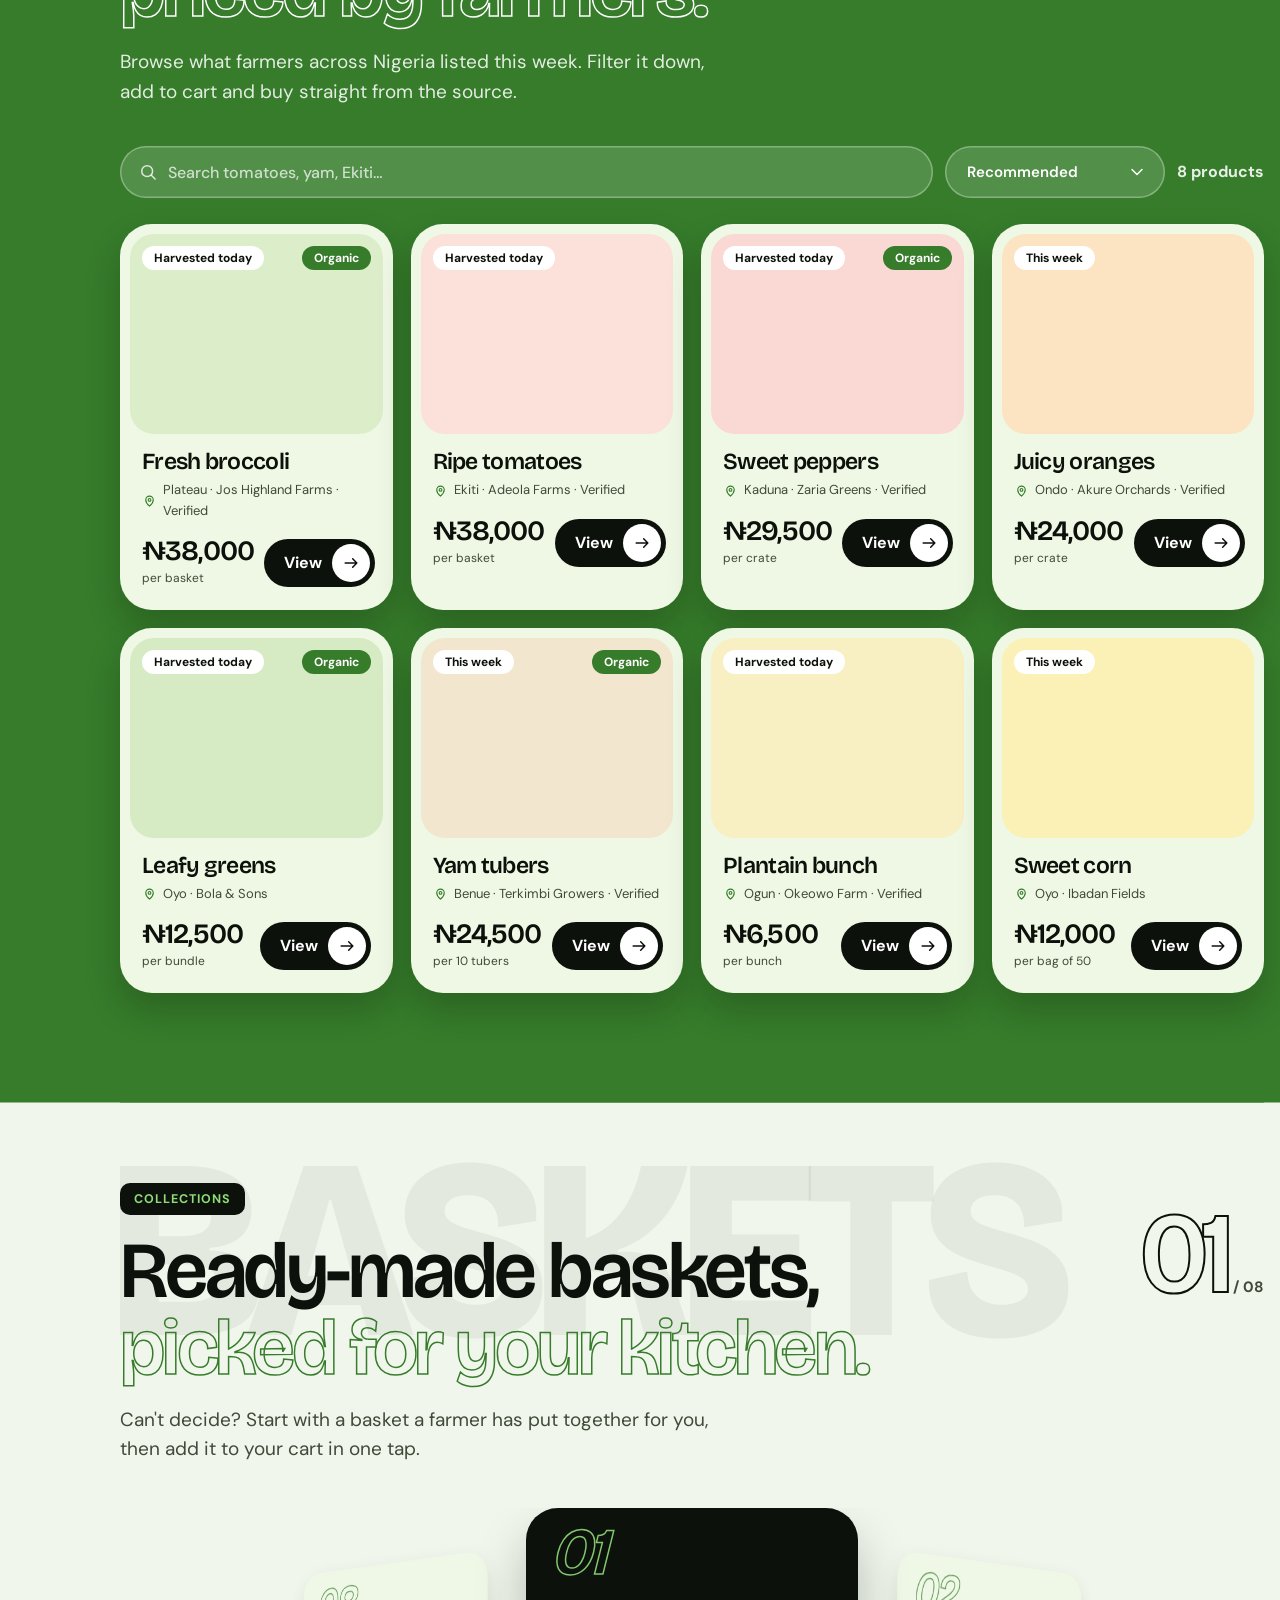
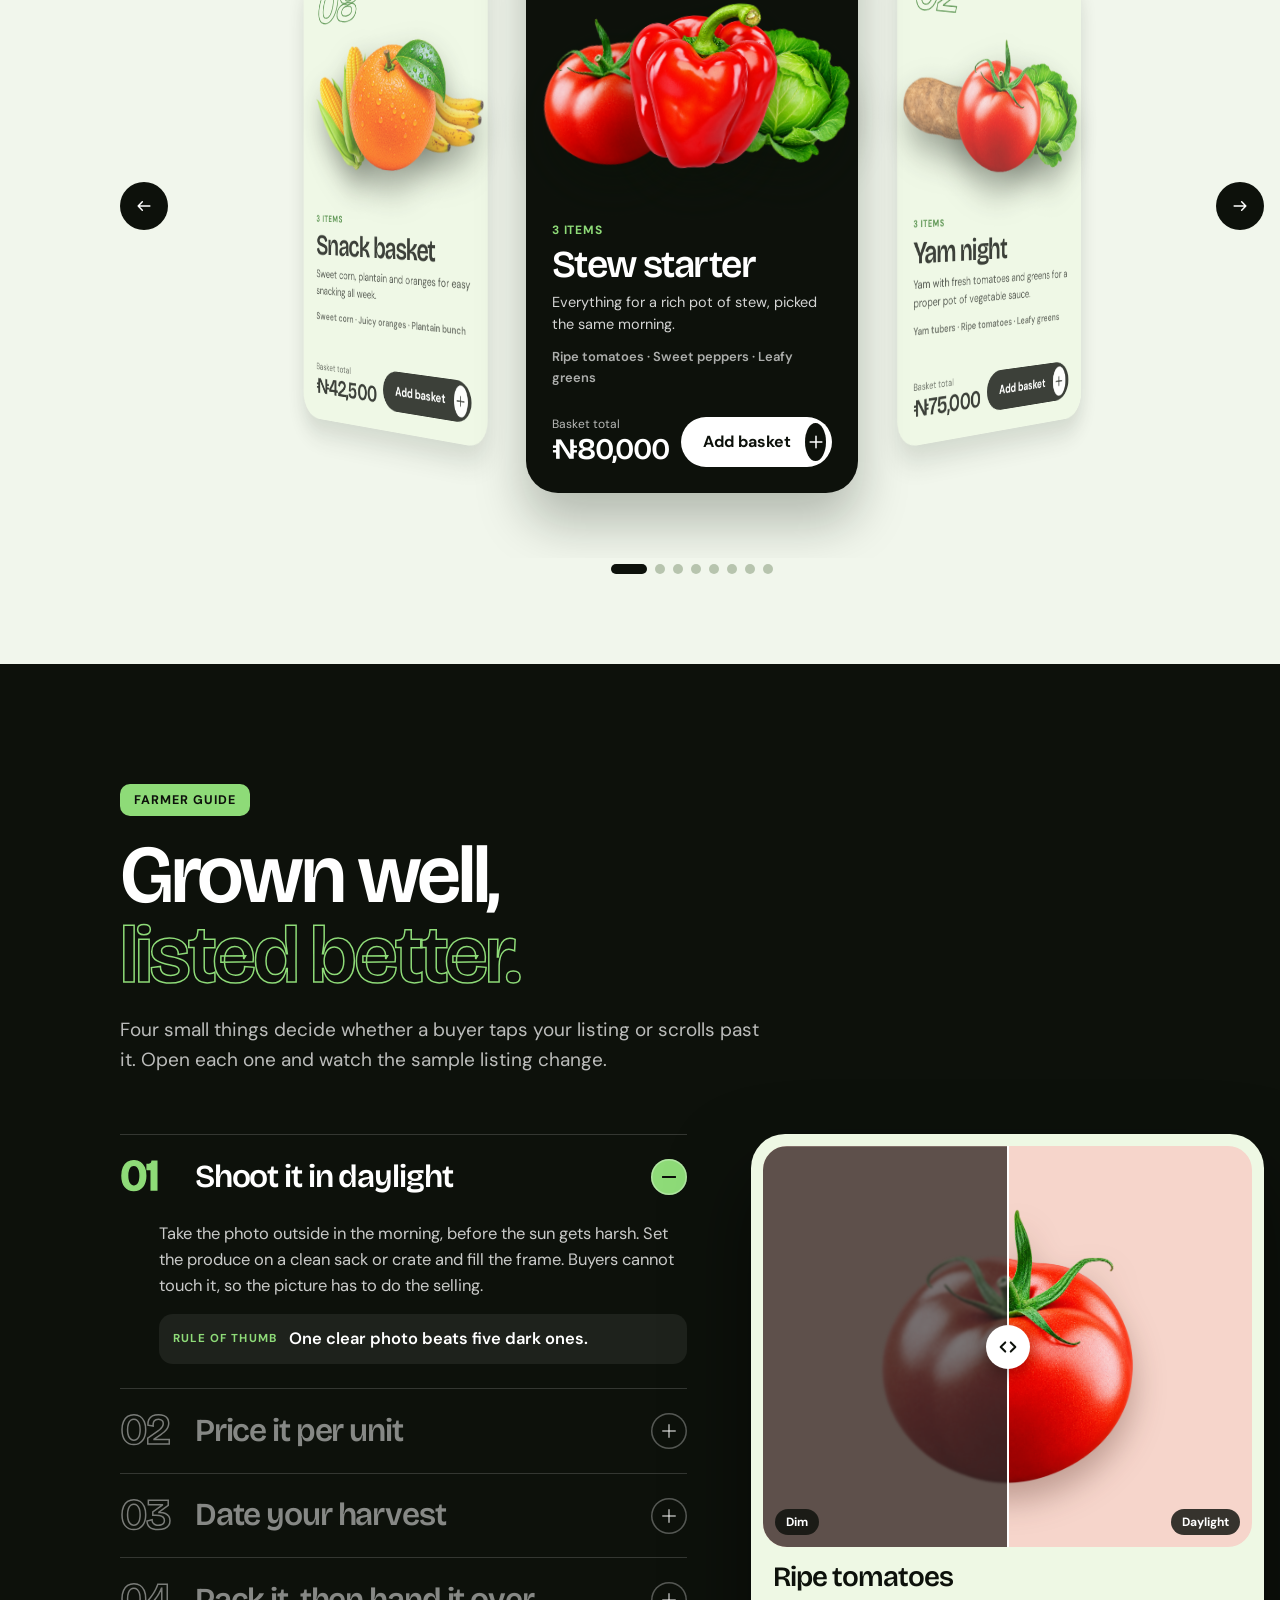
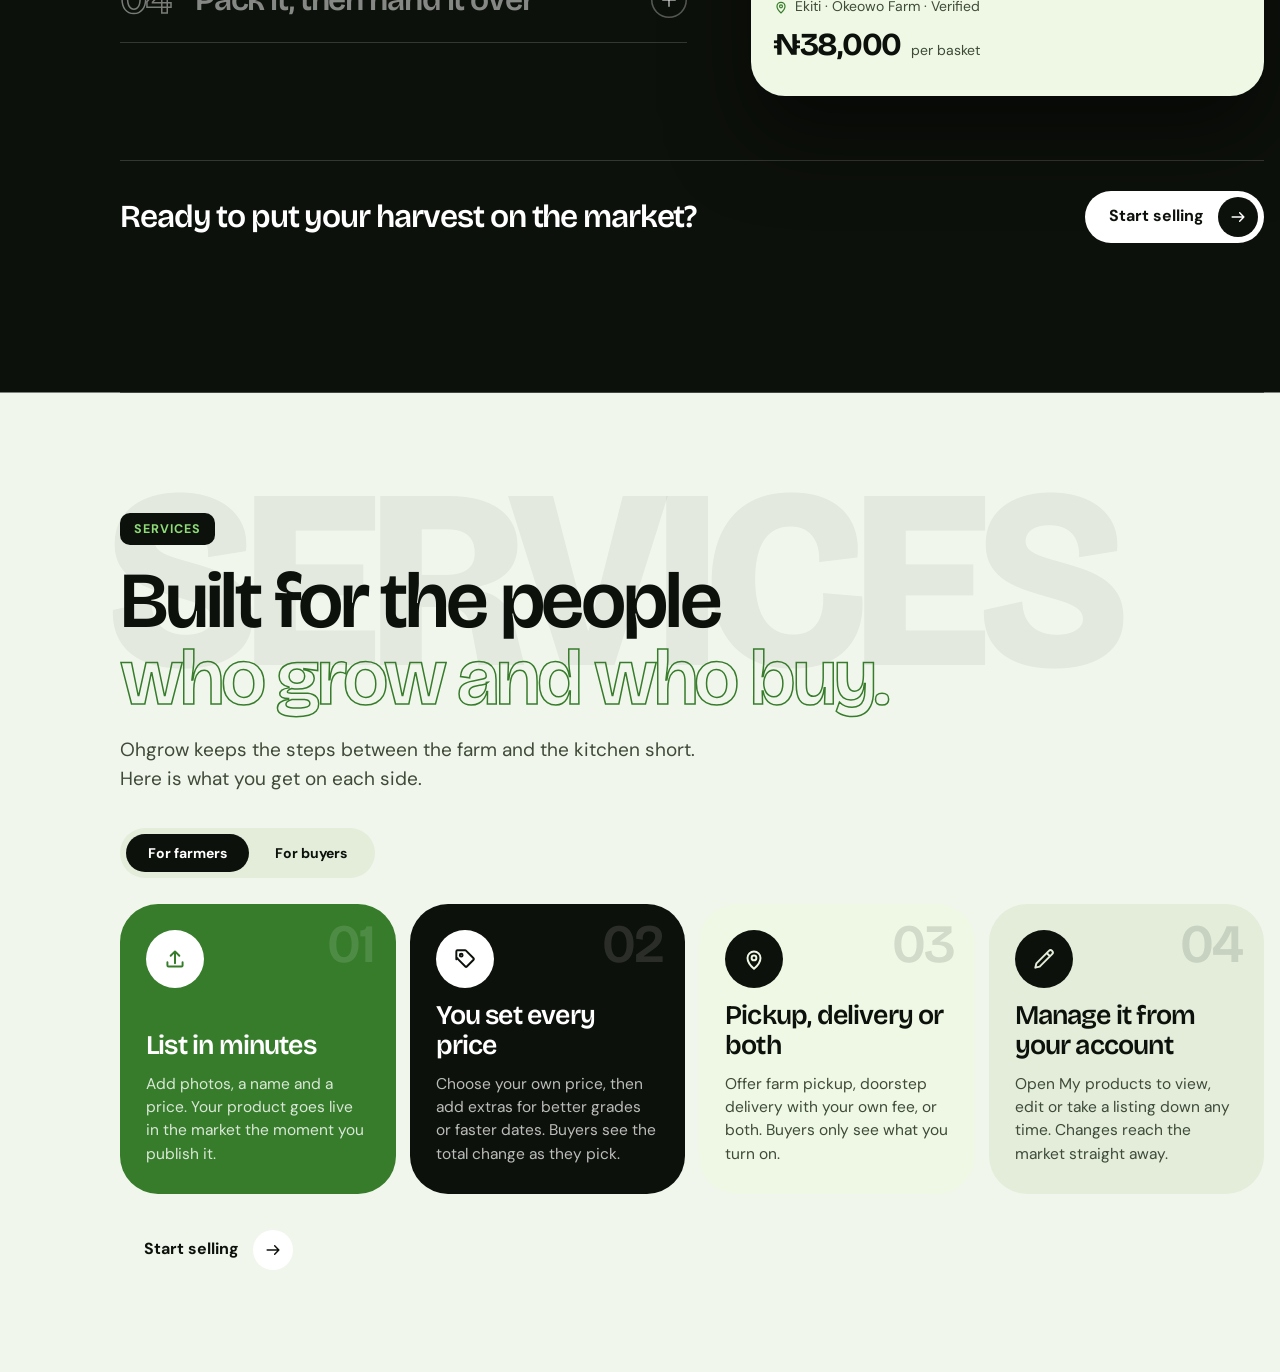
==== commit 65816600: "Every select on the site is now the shared custom dropdown (sell form category, unit and state; mark" ====
--- a/home.html
+++ b/home.html
@@ -7,21 +7,21 @@
   <link rel="preconnect" href="https://fonts.googleapis.com">
   <link rel="preconnect" href="https://fonts.gstatic.com" crossorigin>
   <link rel="stylesheet" href="https://fonts.googleapis.com/css2?family=Bricolage+Grotesque:opsz,wght@12..96,400..800&family=DM+Sans:wght@400;500;700&display=swap">
-  <link rel="stylesheet" href="css/base.css?v=65">
-  <link rel="stylesheet" href="css/components.css?v=65">
-  <link rel="stylesheet" href="css/layout.css?v=65">
-  <link rel="stylesheet" href="css/home.css?v=65">
-  <link rel="stylesheet" href="css/market.css?v=65">
-  <link rel="stylesheet" href="css/guide.css?v=65">
-  <link rel="stylesheet" href="css/services.css?v=65">
-  <link rel="stylesheet" href="css/auth.css?v=65">
+  <link rel="stylesheet" href="css/base.css?v=66">
+  <link rel="stylesheet" href="css/components.css?v=66">
+  <link rel="stylesheet" href="css/layout.css?v=66">
+  <link rel="stylesheet" href="css/home.css?v=66">
+  <link rel="stylesheet" href="css/market.css?v=66">
+  <link rel="stylesheet" href="css/guide.css?v=66">
+  <link rel="stylesheet" href="css/services.css?v=66">
+  <link rel="stylesheet" href="css/auth.css?v=66">
 </head>
 <body data-page="home">
   <div class="wrap">
-    <div data-include="components/header.html?v=65"></div>
+    <div data-include="components/header.html?v=66"></div>
 
     <div class="content">
-      <div data-include="components/side-rail.html?v=65"></div>
+      <div data-include="components/side-rail.html?v=66"></div>
 
       <main>
         <section id="home">
@@ -30,7 +30,7 @@
               <h1><span class="line"><span>Where harvests</span></span><span class="line"><span class="outline">find buyers</span></span></h1>
               <p>Ohgrow is where farmers upload their produce, set a price and sell straight to buyers nearby.</p>
               <div class="hero-btns">
-                <a class="btn btn-dark sell-cta" href="sell.html"><span class="lbl">Start selling</span><span class="ico"><svg class="i i-arr"><use href="assets/icons/sprite.svg?v=65#arrow"/></svg><svg class="i i-plus" aria-hidden="true"><use href="assets/icons/sprite.svg?v=65#plus"/></svg></span></a>
+                <a class="btn btn-dark sell-cta" href="sell.html"><span class="lbl">Start selling</span><span class="ico"><svg class="i i-arr"><use href="assets/icons/sprite.svg?v=66#arrow"/></svg><svg class="i i-plus" aria-hidden="true"><use href="assets/icons/sprite.svg?v=66#plus"/></svg></span></a>
                 <a class="btn btn-ghost" href="#market"><span>Browse market</span></a>
               </div>
             </div>
@@ -48,9 +48,9 @@
           <div class="trio">
 
             <div class="stats">
-              <div class="stat"><svg class="i"><use href="assets/icons/sprite.svg?v=65#users"/></svg><b data-count="120" data-suffix="+">120+</b><span>Farmers onboard</span></div>
-              <div class="stat"><svg class="i"><use href="assets/icons/sprite.svg?v=65#basket"/></svg><b data-count="250" data-suffix="+">250+</b><span>Live listings</span></div>
-              <div class="stat"><svg class="i"><use href="assets/icons/sprite.svg?v=65#pin"/></svg><b data-count="36">36</b><span>States covered</span></div>
+              <div class="stat"><svg class="i"><use href="assets/icons/sprite.svg?v=66#users"/></svg><b data-count="120" data-suffix="+">120+</b><span>Farmers onboard</span></div>
+              <div class="stat"><svg class="i"><use href="assets/icons/sprite.svg?v=66#basket"/></svg><b data-count="250" data-suffix="+">250+</b><span>Live listings</span></div>
+              <div class="stat"><svg class="i"><use href="assets/icons/sprite.svg?v=66#pin"/></svg><b data-count="36">36</b><span>States covered</span></div>
             </div>
           </div>
         </section>
@@ -61,39 +61,39 @@
               <img class="arc-pop arc-cut" src="assets/images/product-image.png" alt="" draggable="false">
               <h3>Fresh broccoli</h3>
               <p class="arc-price"><b>₦38,000</b><span>per basket</span></p>
-              <a class="arc-go" href="#market"><span>View</span><svg class="i"><use href="assets/icons/sprite.svg?v=65#arrow"/></svg></a>
+              <a class="arc-go" href="#market"><span>View</span><svg class="i"><use href="assets/icons/sprite.svg?v=66#arrow"/></svg></a>
             </article>
             <article class="arc-card" aria-label="Ripe tomatoes, ₦38,000" data-cat="Vegetables" data-desc="Firm, sun-ripened tomatoes picked at their best. Perfect for stews, sauces and salads.">
               <img class="arc-pop arc-cut" src="assets/images/tomato.png" alt="" draggable="false" onerror="var s=document.createElement('span');s.className='arc-pop arc-crop';s.style.backgroundPosition='50% 54%';s.setAttribute('aria-hidden','true');this.replaceWith(s)">
               <h3>Ripe tomatoes</h3>
               <p class="arc-price"><b>₦38,000</b><span>per basket</span></p>
-              <a class="arc-go" href="#market"><span>View</span><svg class="i"><use href="assets/icons/sprite.svg?v=65#arrow"/></svg></a>
+              <a class="arc-go" href="#market"><span>View</span><svg class="i"><use href="assets/icons/sprite.svg?v=66#arrow"/></svg></a>
             </article>
             <article class="arc-card" aria-label="Sweet peppers, ₦29,500" data-cat="Vegetables" data-desc="Bright, crunchy bell peppers with a sweet, mild flavour. Great in stir-fries and salads.">
               <img class="arc-pop arc-cut" src="assets/images/pepper.png" alt="" draggable="false" onerror="var s=document.createElement('span');s.className='arc-pop arc-crop';s.style.backgroundPosition='10.9% 52.6%';s.setAttribute('aria-hidden','true');this.replaceWith(s)">
               <h3>Sweet peppers</h3>
               <p class="arc-price"><b>₦29,500</b><span>per crate</span></p>
-              <a class="arc-go" href="#market"><span>View</span><svg class="i"><use href="assets/icons/sprite.svg?v=65#arrow"/></svg></a>
+              <a class="arc-go" href="#market"><span>View</span><svg class="i"><use href="assets/icons/sprite.svg?v=66#arrow"/></svg></a>
             </article>
             <article class="arc-card" aria-label="Juicy oranges, ₦24,000" data-cat="Fruits" data-desc="Sweet, juicy oranges packed with vitamin C. Peel and eat fresh, or squeeze for juice.">
               <img class="arc-pop arc-cut" src="assets/images/orange.png" alt="" draggable="false" onerror="var s=document.createElement('span');s.className='arc-pop arc-crop';s.style.backgroundPosition='86.5% 54%';s.setAttribute('aria-hidden','true');this.replaceWith(s)">
               <h3>Juicy oranges</h3>
               <p class="arc-price"><b>₦24,000</b><span>per crate</span></p>
-              <a class="arc-go" href="#market"><span>View</span><svg class="i"><use href="assets/icons/sprite.svg?v=65#arrow"/></svg></a>
+              <a class="arc-go" href="#market"><span>View</span><svg class="i"><use href="assets/icons/sprite.svg?v=66#arrow"/></svg></a>
             </article>
             <article class="arc-card" aria-label="Leafy greens, ₦12,500" data-cat="Leafy greens" data-desc="Fresh-cut leafy greens bundled the same day. Tender and ready for soups, salads and smoothies.">
               <img class="arc-pop arc-cut" src="assets/images/greens.png" alt="" draggable="false" onerror="var s=document.createElement('span');s.className='arc-pop arc-crop';s.style.backgroundPosition='76% 31.8%';s.setAttribute('aria-hidden','true');this.replaceWith(s)">
               <h3>Leafy greens</h3>
               <p class="arc-price"><b>₦12,500</b><span>per bundle</span></p>
-              <a class="arc-go" href="#market"><span>View</span><svg class="i"><use href="assets/icons/sprite.svg?v=65#arrow"/></svg></a>
+              <a class="arc-go" href="#market"><span>View</span><svg class="i"><use href="assets/icons/sprite.svg?v=66#arrow"/></svg></a>
             </article>
           </div>
           <div class="arc-nav">
-            <button class="circle arc-btn" id="arcPrev" type="button" aria-label="Previous (up)"><svg class="i" style="transform:rotate(-90deg)"><use href="assets/icons/sprite.svg?v=65#arrow"/></svg></button>
-            <button class="circle arc-btn" id="arcNext" type="button" aria-label="Next (down)"><svg class="i" style="transform:rotate(90deg)"><use href="assets/icons/sprite.svg?v=65#arrow"/></svg></button>
+            <button class="circle arc-btn" id="arcPrev" type="button" aria-label="Previous (up)"><svg class="i" style="transform:rotate(-90deg)"><use href="assets/icons/sprite.svg?v=66#arrow"/></svg></button>
+            <button class="circle arc-btn" id="arcNext" type="button" aria-label="Next (down)"><svg class="i" style="transform:rotate(90deg)"><use href="assets/icons/sprite.svg?v=66#arrow"/></svg></button>
           </div>
           <aside class="arc-detail" id="arcDetail" aria-label="Product details">
-            <button class="arc-back" id="arcBack" type="button" aria-label="Back to the carousel"><svg class="i"><use href="assets/icons/sprite.svg?v=65#back"/></svg></button>
+            <button class="arc-back" id="arcBack" type="button" aria-label="Back to the carousel"><svg class="i"><use href="assets/icons/sprite.svg?v=66#back"/></svg></button>
             <div class="ad-body" id="adBody">
               <div class="ad-top">
                 <div class="ad-info">
@@ -116,8 +116,8 @@
                 <p class="ad-total"><span class="ad-lbl">Total</span><b id="adTotal"></b></p>
               </div>
               <div class="ad-actions">
-                <button class="ad-add" id="adAdd" type="button"><svg class="i"><use href="assets/icons/sprite.svg?v=65#cart"/></svg><span>Add to cart</span></button>
-                <a class="ad-more" href="#market"><span>See in market</span><svg class="i"><use href="assets/icons/sprite.svg?v=65#arrow"/></svg></a>
+                <button class="ad-add" id="adAdd" type="button"><svg class="i"><use href="assets/icons/sprite.svg?v=66#cart"/></svg><span>Add to cart</span></button>
+                <a class="ad-more" href="#market"><span>See in market</span><svg class="i"><use href="assets/icons/sprite.svg?v=66#arrow"/></svg></a>
               </div>
             </div>
           </aside>
@@ -131,9 +131,9 @@
               <p>Browse what farmers across Nigeria listed this week. Filter it down, add to cart and buy straight from the source.</p>
             </div>
             <div class="m-bar">
-              <label class="m-search"><svg class="i"><use href="assets/icons/sprite.svg?v=65#search"/></svg><input id="mSearch" type="search" placeholder="Search tomatoes, yam, Ekiti…" autocomplete="off" aria-label="Search produce"></label>
+              <label class="m-search"><svg class="i"><use href="assets/icons/sprite.svg?v=66#search"/></svg><input id="mSearch" type="search" placeholder="Search tomatoes, yam, Ekiti…" autocomplete="off" aria-label="Search produce"></label>
               <select class="m-sort" id="mSort" aria-label="Sort products"><option value="rec">Recommended</option><option value="low">Price: low to high</option><option value="high">Price: high to low</option><option value="fresh">Freshest first</option></select>
-              <button class="m-fbtn" type="button" id="openFilters"><svg class="i"><use href="assets/icons/sprite.svg?v=65#filter"/></svg>Filters</button>
+              <button class="m-fbtn" type="button" id="openFilters"><svg class="i"><use href="assets/icons/sprite.svg?v=66#filter"/></svg>Filters</button>
               <span class="m-count" id="mCount"></span>
             </div>
             <div class="m-grid" id="mGrid" aria-live="polite"></div>
@@ -150,9 +150,9 @@
           </div>
           <div class="co-grid" id="coGrid"></div>
           <div class="co-ctrl" id="coCtrl">
-            <button class="co-arr" id="coPrev" type="button" aria-label="Previous basket"><svg class="i"><use href="assets/icons/sprite.svg?v=65#back"/></svg></button>
+            <button class="co-arr" id="coPrev" type="button" aria-label="Previous basket"><svg class="i"><use href="assets/icons/sprite.svg?v=66#back"/></svg></button>
             <div class="co-dots" id="coDots"></div>
-            <button class="co-arr" id="coNext" type="button" aria-label="Next basket"><svg class="i"><use href="assets/icons/sprite.svg?v=65#arrow"/></svg></button>
+            <button class="co-arr" id="coNext" type="button" aria-label="Next basket"><svg class="i"><use href="assets/icons/sprite.svg?v=66#arrow"/></svg></button>
           </div>
         </section>
         <section id="guide" data-tone="dark" aria-labelledby="gTitle">
@@ -206,7 +206,7 @@
                 </div>
                 <div class="g-info">
                   <h3>Ripe tomatoes</h3>
-                  <p class="g-meta"><svg class="i"><use href="assets/icons/sprite.svg?v=65#pin"/></svg>Ekiti · Okeowo Farm · Verified</p>
+                  <p class="g-meta"><svg class="i"><use href="assets/icons/sprite.svg?v=66#pin"/></svg>Ekiti · Okeowo Farm · Verified</p>
                   <div class="g-price"><b id="gPrice">₦38,000</b><small id="gUnit">per basket</small></div>
                 </div>
                 <div class="g-tools">
@@ -225,7 +225,7 @@
 
           <div class="g-cta">
             <p>Ready to put your harvest on the market?</p>
-            <a class="btn sell-cta" href="sell.html"><span class="lbl">Start selling</span><span class="ico"><svg class="i i-arr"><use href="assets/icons/sprite.svg?v=65#arrow"/></svg><svg class="i i-plus" aria-hidden="true"><use href="assets/icons/sprite.svg?v=65#plus"/></svg></span></a>
+            <a class="btn sell-cta" href="sell.html"><span class="lbl">Start selling</span><span class="ico"><svg class="i i-arr"><use href="assets/icons/sprite.svg?v=66#arrow"/></svg><svg class="i i-plus" aria-hidden="true"><use href="assets/icons/sprite.svg?v=66#plus"/></svg></span></a>
           </div>
         </section>
         <section id="services" aria-labelledby="svTitle">
@@ -244,25 +244,25 @@
             <div class="sv-grid" id="svFarm" role="tabpanel" aria-labelledby="svFarmTab">
               <article class="sv-card" data-tone="green" style="--i:0">
                 <span class="sv-n" aria-hidden="true">01</span>
-                <span class="sv-ic"><svg class="i"><use href="assets/icons/sprite.svg?v=65#upload"/></svg></span>
+                <span class="sv-ic"><svg class="i"><use href="assets/icons/sprite.svg?v=66#upload"/></svg></span>
                 <h3>List in minutes</h3>
                 <p>Add photos, a name and a price. Your product goes live in the market the moment you publish it.</p>
               </article>
               <article class="sv-card" data-tone="dark" style="--i:1">
                 <span class="sv-n" aria-hidden="true">02</span>
-                <span class="sv-ic"><svg class="i"><use href="assets/icons/sprite.svg?v=65#price"/></svg></span>
+                <span class="sv-ic"><svg class="i"><use href="assets/icons/sprite.svg?v=66#price"/></svg></span>
                 <h3>You set every price</h3>
                 <p>Choose your own price, then add extras for better grades or faster dates. Buyers see the total change as they pick.</p>
               </article>
               <article class="sv-card" data-tone="light" style="--i:2">
                 <span class="sv-n" aria-hidden="true">03</span>
-                <span class="sv-ic"><svg class="i"><use href="assets/icons/sprite.svg?v=65#pin"/></svg></span>
+                <span class="sv-ic"><svg class="i"><use href="assets/icons/sprite.svg?v=66#pin"/></svg></span>
                 <h3>Pickup, delivery or both</h3>
                 <p>Offer farm pickup, doorstep delivery with your own fee, or both. Buyers only see what you turn on.</p>
               </article>
               <article class="sv-card" data-tone="soft" style="--i:3">
                 <span class="sv-n" aria-hidden="true">04</span>
-                <span class="sv-ic"><svg class="i"><use href="assets/icons/sprite.svg?v=65#pen"/></svg></span>
+                <span class="sv-ic"><svg class="i"><use href="assets/icons/sprite.svg?v=66#pen"/></svg></span>
                 <h3>Manage it from your account</h3>
                 <p>Open My products to view, edit or take a listing down any time. Changes reach the market straight away.</p>
               </article>
@@ -270,32 +270,32 @@
             <div class="sv-grid" id="svBuy" role="tabpanel" aria-labelledby="svBuyTab" hidden>
               <article class="sv-card" data-tone="green" style="--i:0">
                 <span class="sv-n" aria-hidden="true">01</span>
-                <span class="sv-ic"><svg class="i"><use href="assets/icons/sprite.svg?v=65#search"/></svg></span>
+                <span class="sv-ic"><svg class="i"><use href="assets/icons/sprite.svg?v=66#search"/></svg></span>
                 <h3>Find it fast</h3>
                 <p>Search by name, then filter by category, state, price or organic. Sort by what matters to you.</p>
               </article>
               <article class="sv-card" data-tone="dark" style="--i:1">
                 <span class="sv-n" aria-hidden="true">02</span>
-                <span class="sv-ic"><svg class="i"><use href="assets/icons/sprite.svg?v=65#collection"/></svg></span>
+                <span class="sv-ic"><svg class="i"><use href="assets/icons/sprite.svg?v=66#collection"/></svg></span>
                 <h3>Ready-made baskets</h3>
                 <p>Start with a basket a farmer put together and add it to your cart in one tap.</p>
               </article>
               <article class="sv-card" data-tone="light" style="--i:2">
                 <span class="sv-n" aria-hidden="true">03</span>
-                <span class="sv-ic"><svg class="i"><use href="assets/icons/sprite.svg?v=65#price"/></svg></span>
+                <span class="sv-ic"><svg class="i"><use href="assets/icons/sprite.svg?v=66#price"/></svg></span>
                 <h3>See the real price</h3>
                 <p>Pick the quality, delivery and the day you need it. The price updates with each choice, delivery included.</p>
               </article>
               <article class="sv-card" data-tone="soft" style="--i:3">
                 <span class="sv-n" aria-hidden="true">04</span>
-                <span class="sv-ic"><svg class="i"><use href="assets/icons/sprite.svg?v=65#basket"/></svg></span>
+                <span class="sv-ic"><svg class="i"><use href="assets/icons/sprite.svg?v=66#basket"/></svg></span>
                 <h3>Buy from the source</h3>
                 <p>Prices are set by the farmers who grew the produce, with no middleman in between.</p>
               </article>
             </div>
           </div>
           <div class="sv-cta">
-            <a class="btn sell-cta" id="svSell" href="sell.html"><span class="lbl">Start selling</span><span class="ico"><svg class="i i-arr"><use href="assets/icons/sprite.svg?v=65#arrow"/></svg><svg class="i i-plus" aria-hidden="true"><use href="assets/icons/sprite.svg?v=65#plus"/></svg></span></a>
+            <a class="btn sell-cta" id="svSell" href="sell.html"><span class="lbl">Start selling</span><span class="ico"><svg class="i i-arr"><use href="assets/icons/sprite.svg?v=66#arrow"/></svg><svg class="i i-plus" aria-hidden="true"><use href="assets/icons/sprite.svg?v=66#plus"/></svg></span></a>
             <a class="btn btn-ghost" id="svBrowse" href="#market" hidden><span>Browse market</span></a>
           </div>
         </section>
@@ -303,15 +303,15 @@
     </div>
   </div>
 
-  <div data-include="components/mobile-dock.html?v=65"></div>
-  <div data-include="components/mobile-panel.html?v=65"></div>
-  <div data-include="components/auth-dialog.html?v=65"></div>
-
-  <script src="js/main.js?v=65"></script>
-  <script src="js/layout.js?v=65"></script>
-  <script src="js/auth.js?v=65"></script>
-  <script src="js/home.js?v=65"></script>
-  <script src="js/market.js?v=65"></script>
-  <script src="js/guide.js?v=65"></script>
+  <div data-include="components/mobile-dock.html?v=66"></div>
+  <div data-include="components/mobile-panel.html?v=66"></div>
+  <div data-include="components/auth-dialog.html?v=66"></div>
+
+  <script src="js/main.js?v=66"></script>
+  <script src="js/layout.js?v=66"></script>
+  <script src="js/auth.js?v=66"></script>
+  <script src="js/home.js?v=66"></script>
+  <script src="js/market.js?v=66"></script>
+  <script src="js/guide.js?v=66"></script>
 </body>
 </html>
--- a/css/market.css
+++ b/css/market.css
@@ -374,3 +374,10 @@
   .pd-stage.is-photo .pd-img{top:50%;width:min(70%,210px)}
 }
 @media (max-width:699.98px){.p-art.photo{width:106px;height:106px;box-shadow:0 0 0 4px #fff,0 8px 14px rgba(8,18,6,.25)}}
+
+/* shared dropdown extras: placeholder, disabled, opens upward near the bottom, sits above neighbours */
+.dd.open{z-index:45}
+.dd-btn.is-ph{color:#7C8775}
+.dd-btn:disabled{opacity:.5;cursor:not-allowed}
+.dd-opt.dis{opacity:.4;cursor:not-allowed}
+.dd.up .dd-menu{top:auto;bottom:calc(100% + 8px);transform-origin:bottom}
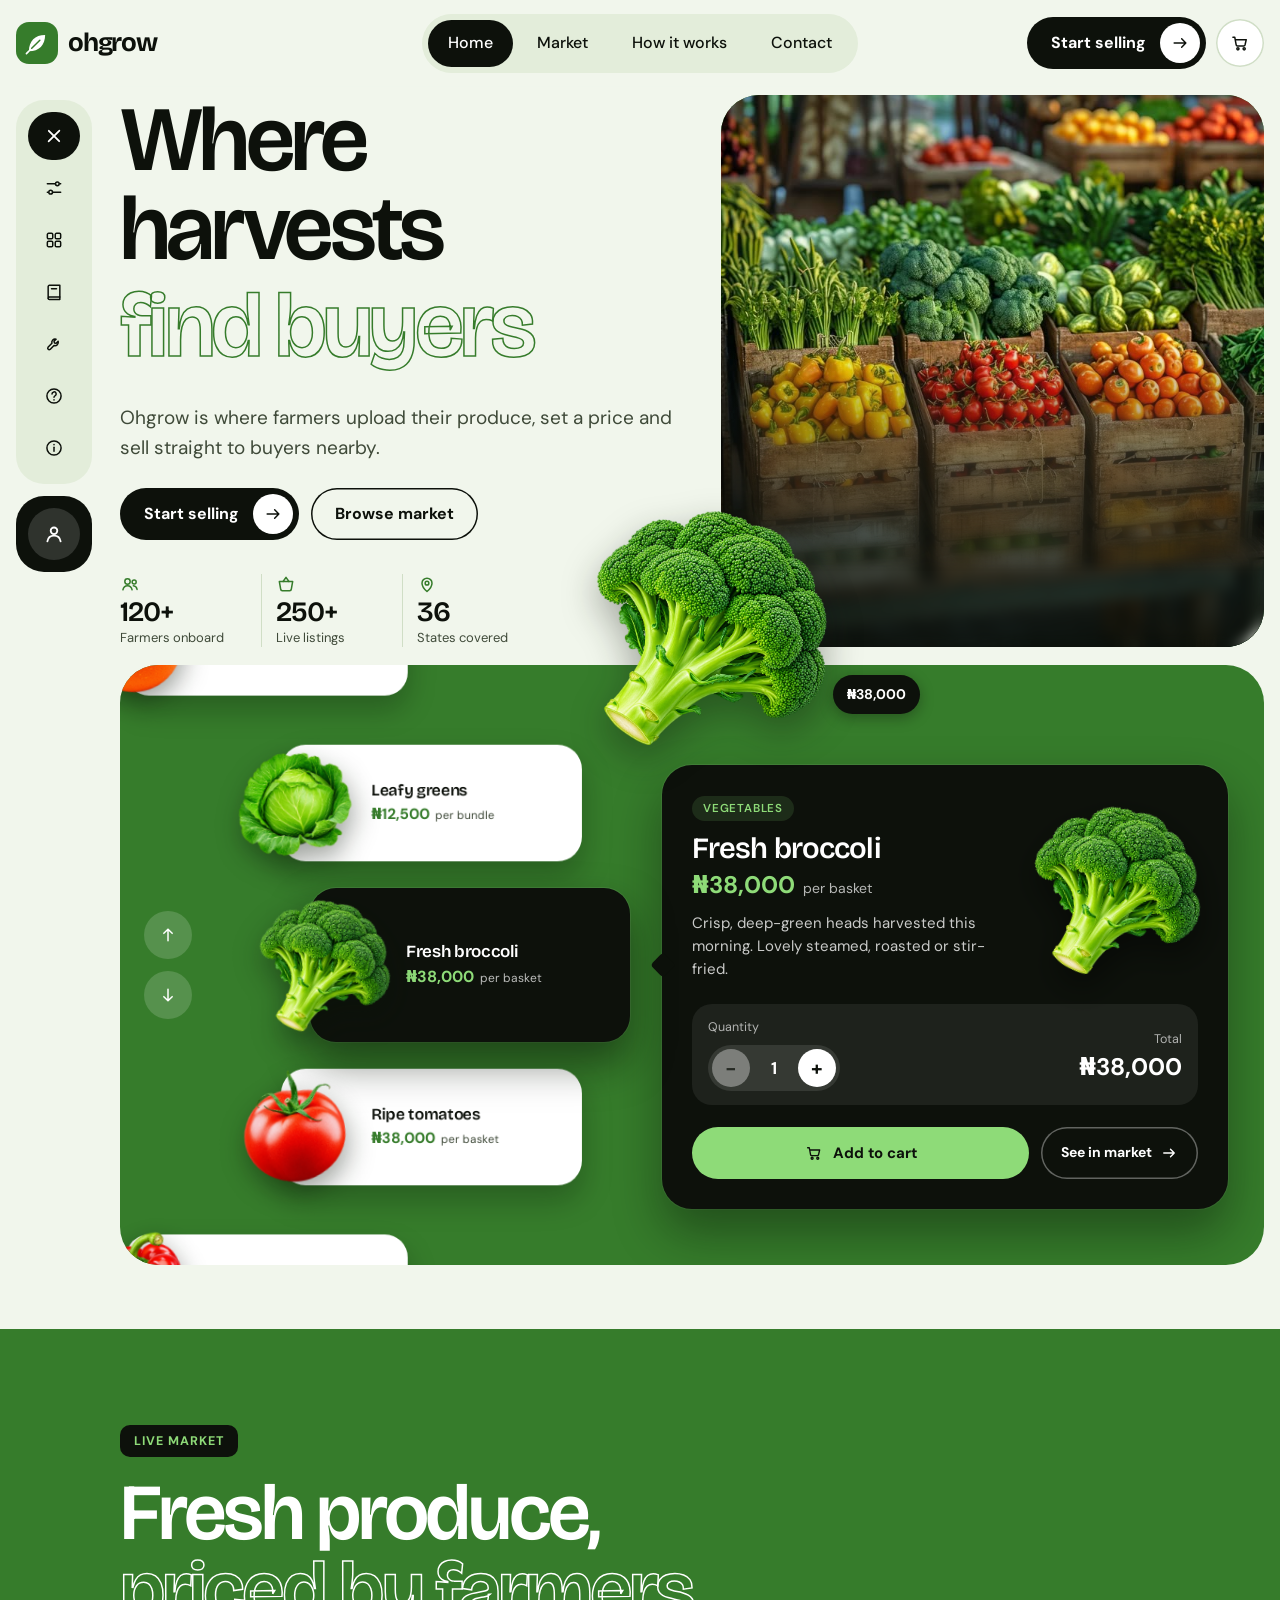
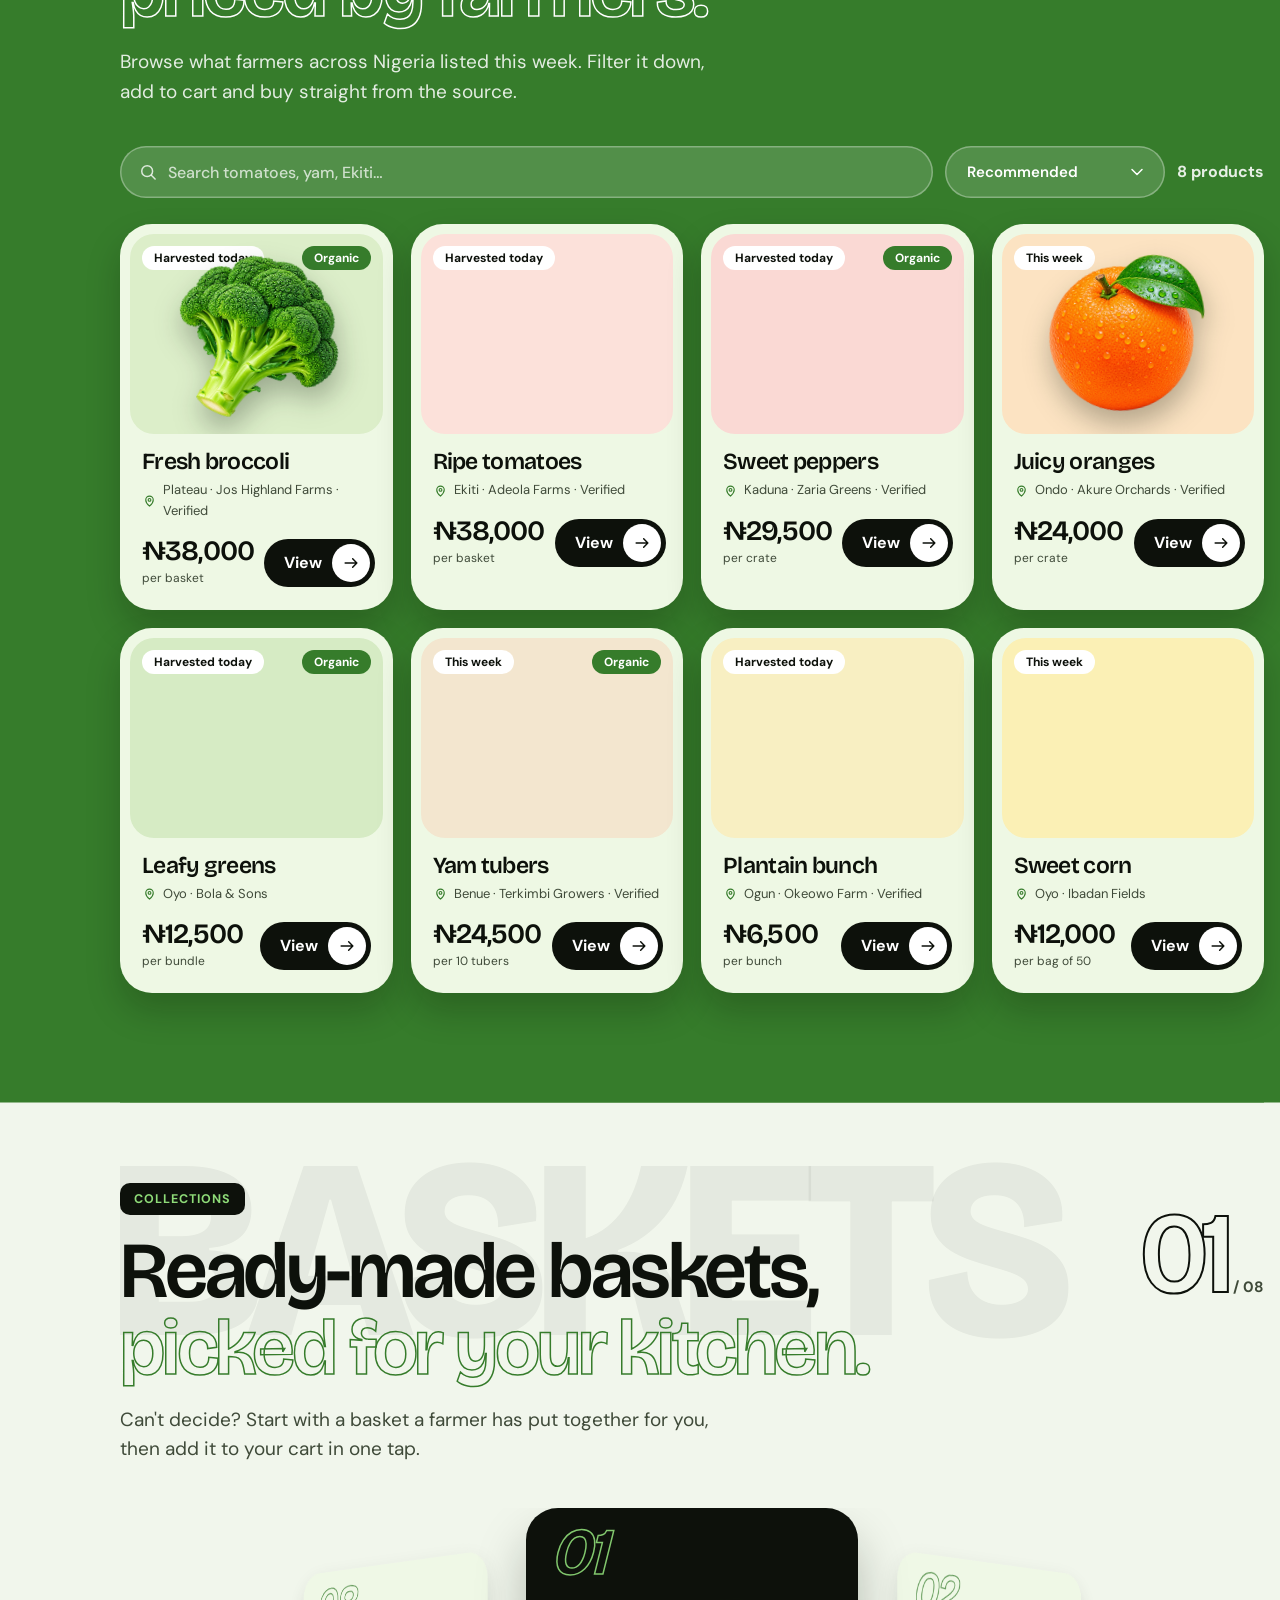
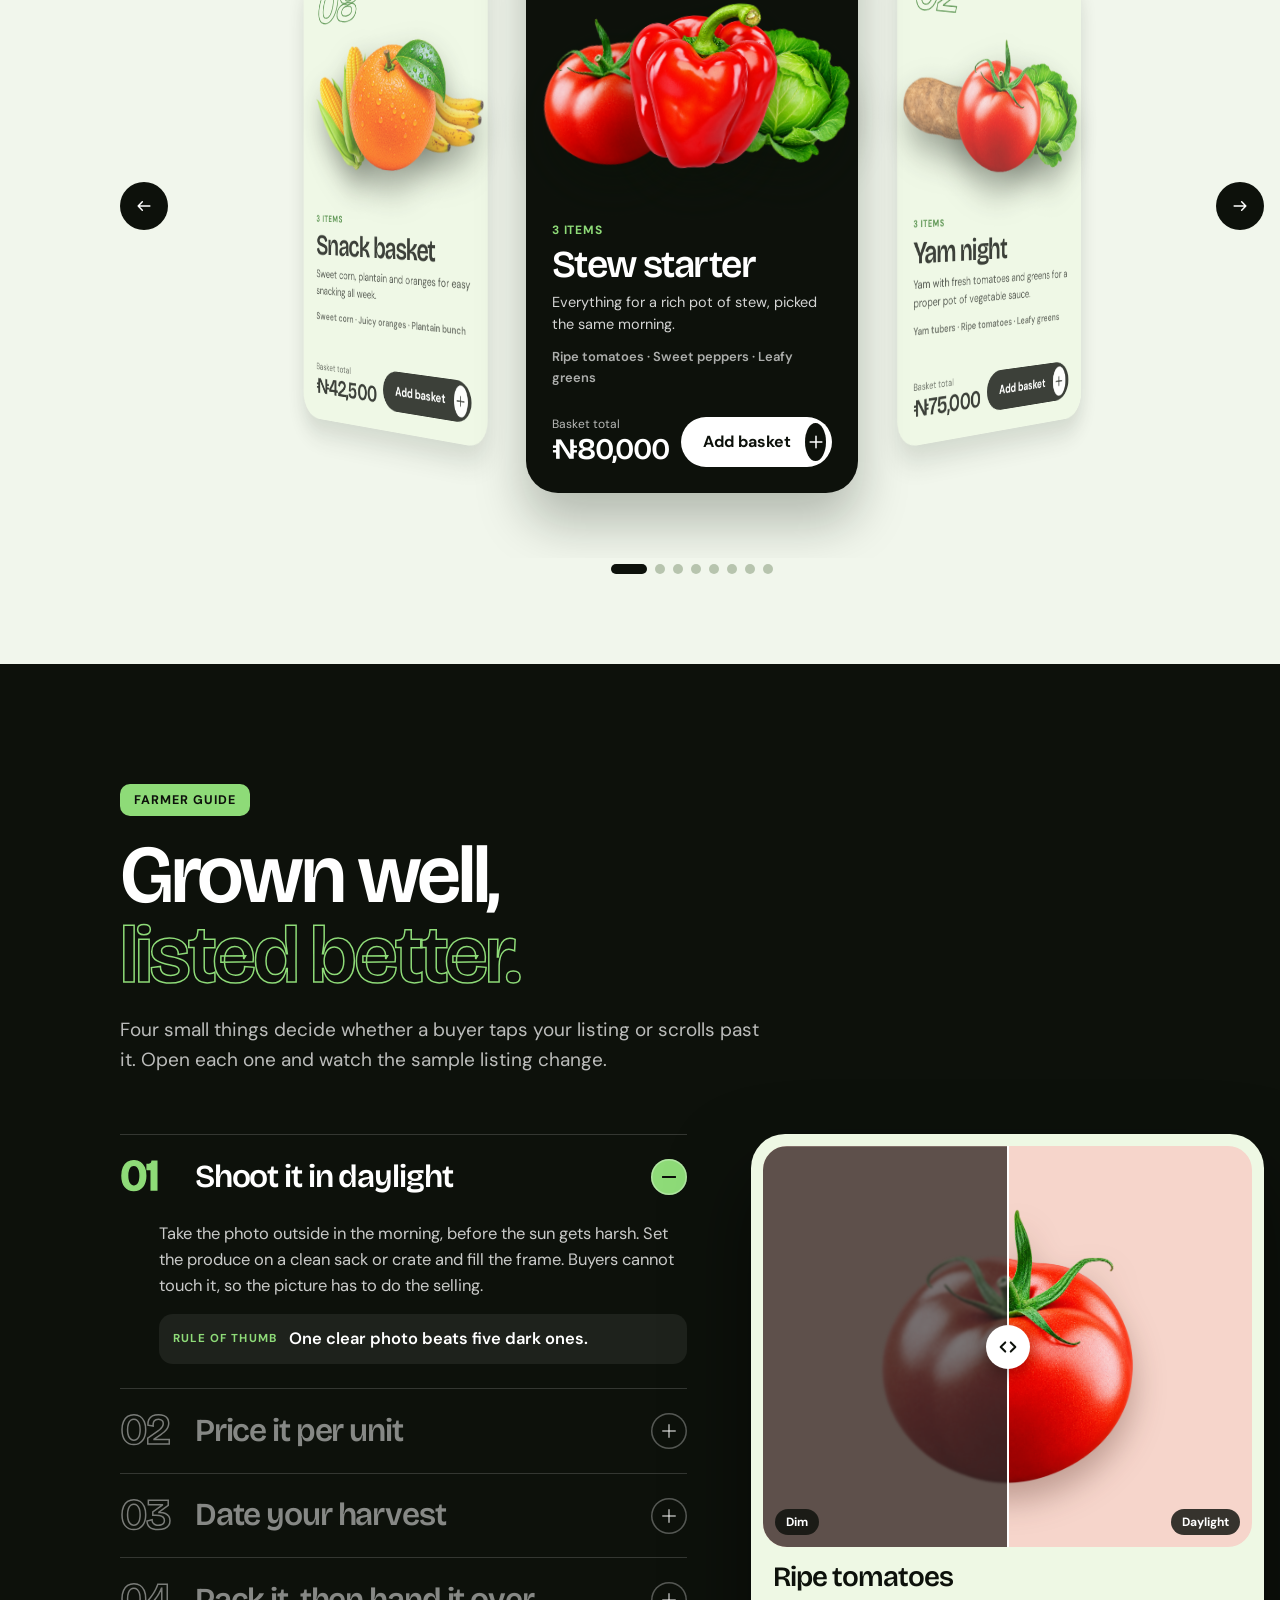
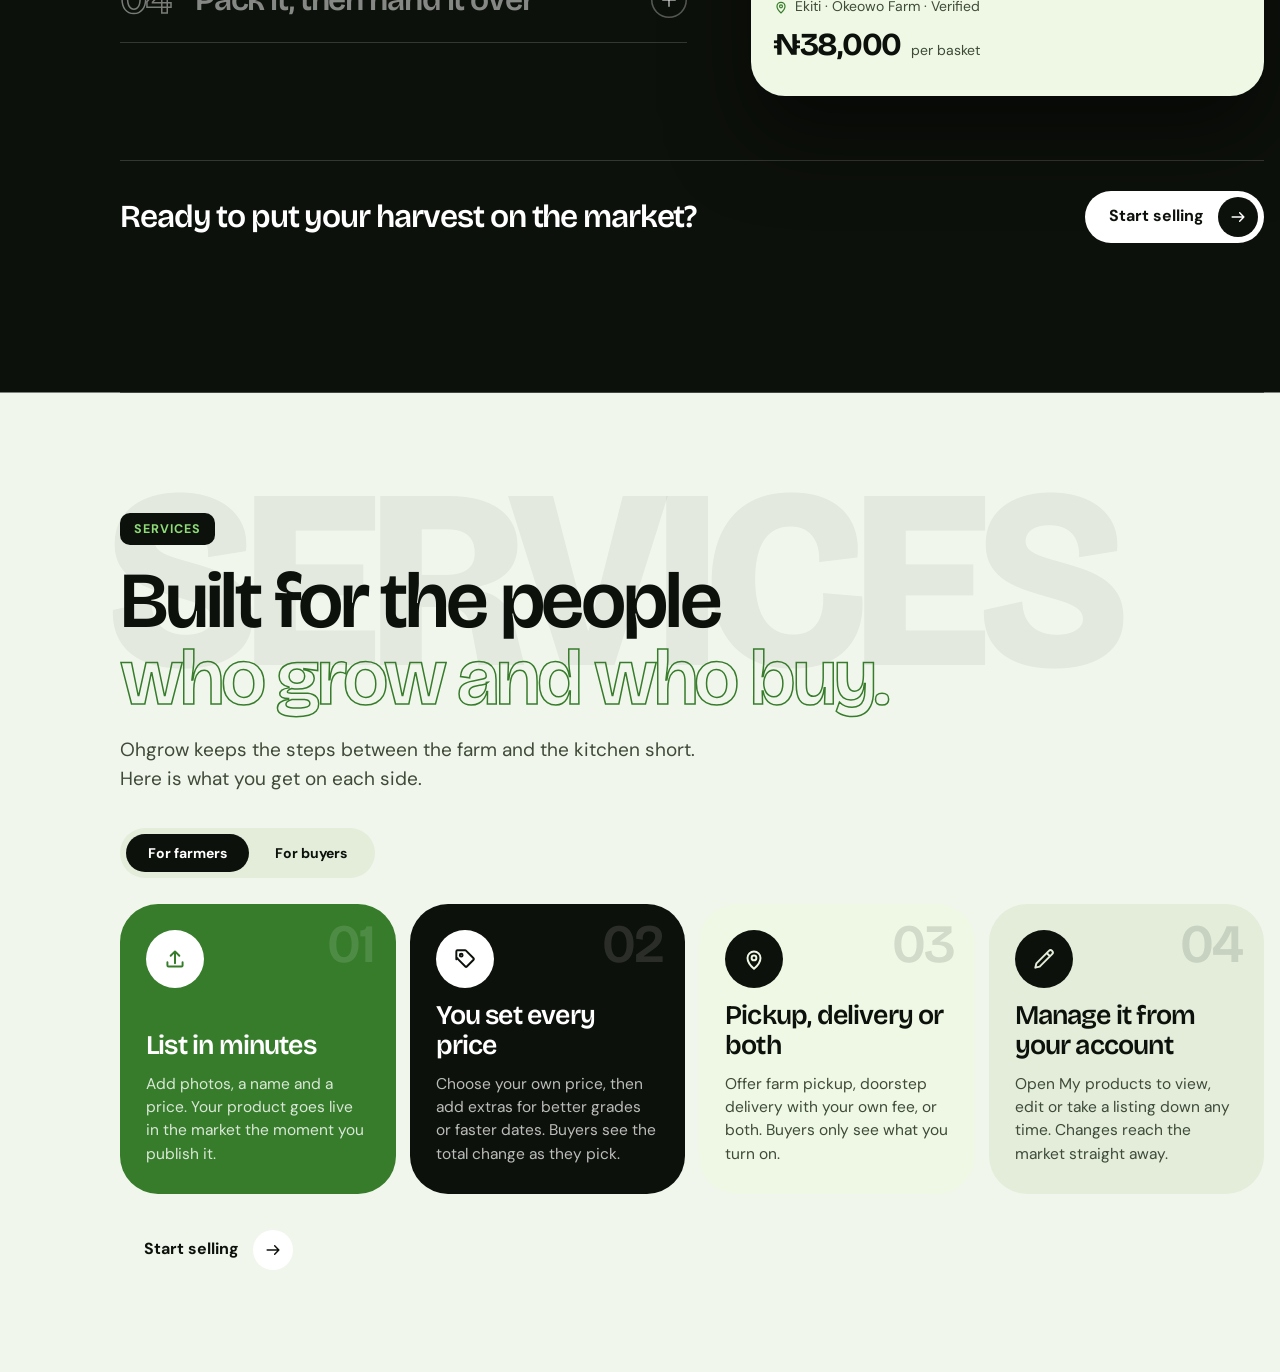
==== commit 90bbbb13: "Mobile menu Services link goes to the Services section; cache bust v68" ====
--- a/home.html
+++ b/home.html
@@ -7,21 +7,21 @@
   <link rel="preconnect" href="https://fonts.googleapis.com">
   <link rel="preconnect" href="https://fonts.gstatic.com" crossorigin>
   <link rel="stylesheet" href="https://fonts.googleapis.com/css2?family=Bricolage+Grotesque:opsz,wght@12..96,400..800&family=DM+Sans:wght@400;500;700&display=swap">
-  <link rel="stylesheet" href="css/base.css?v=66">
-  <link rel="stylesheet" href="css/components.css?v=66">
-  <link rel="stylesheet" href="css/layout.css?v=66">
-  <link rel="stylesheet" href="css/home.css?v=66">
-  <link rel="stylesheet" href="css/market.css?v=66">
-  <link rel="stylesheet" href="css/guide.css?v=66">
-  <link rel="stylesheet" href="css/services.css?v=66">
-  <link rel="stylesheet" href="css/auth.css?v=66">
+  <link rel="stylesheet" href="css/base.css?v=68">
+  <link rel="stylesheet" href="css/components.css?v=68">
+  <link rel="stylesheet" href="css/layout.css?v=68">
+  <link rel="stylesheet" href="css/home.css?v=68">
+  <link rel="stylesheet" href="css/market.css?v=68">
+  <link rel="stylesheet" href="css/guide.css?v=68">
+  <link rel="stylesheet" href="css/services.css?v=68">
+  <link rel="stylesheet" href="css/auth.css?v=68">
 </head>
 <body data-page="home">
   <div class="wrap">
-    <div data-include="components/header.html?v=66"></div>
+    <div data-include="components/header.html?v=68"></div>
 
     <div class="content">
-      <div data-include="components/side-rail.html?v=66"></div>
+      <div data-include="components/side-rail.html?v=68"></div>
 
       <main>
         <section id="home">
@@ -30,7 +30,7 @@
               <h1><span class="line"><span>Where harvests</span></span><span class="line"><span class="outline">find buyers</span></span></h1>
               <p>Ohgrow is where farmers upload their produce, set a price and sell straight to buyers nearby.</p>
               <div class="hero-btns">
-                <a class="btn btn-dark sell-cta" href="sell.html"><span class="lbl">Start selling</span><span class="ico"><svg class="i i-arr"><use href="assets/icons/sprite.svg?v=66#arrow"/></svg><svg class="i i-plus" aria-hidden="true"><use href="assets/icons/sprite.svg?v=66#plus"/></svg></span></a>
+                <a class="btn btn-dark sell-cta" href="sell.html"><span class="lbl">Start selling</span><span class="ico"><svg class="i i-arr"><use href="assets/icons/sprite.svg?v=68#arrow"/></svg><svg class="i i-plus" aria-hidden="true"><use href="assets/icons/sprite.svg?v=68#plus"/></svg></span></a>
                 <a class="btn btn-ghost" href="#market"><span>Browse market</span></a>
               </div>
             </div>
@@ -48,9 +48,9 @@
           <div class="trio">
 
             <div class="stats">
-              <div class="stat"><svg class="i"><use href="assets/icons/sprite.svg?v=66#users"/></svg><b data-count="120" data-suffix="+">120+</b><span>Farmers onboard</span></div>
-              <div class="stat"><svg class="i"><use href="assets/icons/sprite.svg?v=66#basket"/></svg><b data-count="250" data-suffix="+">250+</b><span>Live listings</span></div>
-              <div class="stat"><svg class="i"><use href="assets/icons/sprite.svg?v=66#pin"/></svg><b data-count="36">36</b><span>States covered</span></div>
+              <div class="stat"><svg class="i"><use href="assets/icons/sprite.svg?v=68#users"/></svg><b data-count="120" data-suffix="+">120+</b><span>Farmers onboard</span></div>
+              <div class="stat"><svg class="i"><use href="assets/icons/sprite.svg?v=68#basket"/></svg><b data-count="250" data-suffix="+">250+</b><span>Live listings</span></div>
+              <div class="stat"><svg class="i"><use href="assets/icons/sprite.svg?v=68#pin"/></svg><b data-count="36">36</b><span>States covered</span></div>
             </div>
           </div>
         </section>
@@ -61,39 +61,39 @@
               <img class="arc-pop arc-cut" src="assets/images/product-image.png" alt="" draggable="false">
               <h3>Fresh broccoli</h3>
               <p class="arc-price"><b>₦38,000</b><span>per basket</span></p>
-              <a class="arc-go" href="#market"><span>View</span><svg class="i"><use href="assets/icons/sprite.svg?v=66#arrow"/></svg></a>
+              <a class="arc-go" href="#market"><span>View</span><svg class="i"><use href="assets/icons/sprite.svg?v=68#arrow"/></svg></a>
             </article>
             <article class="arc-card" aria-label="Ripe tomatoes, ₦38,000" data-cat="Vegetables" data-desc="Firm, sun-ripened tomatoes picked at their best. Perfect for stews, sauces and salads.">
               <img class="arc-pop arc-cut" src="assets/images/tomato.png" alt="" draggable="false" onerror="var s=document.createElement('span');s.className='arc-pop arc-crop';s.style.backgroundPosition='50% 54%';s.setAttribute('aria-hidden','true');this.replaceWith(s)">
               <h3>Ripe tomatoes</h3>
               <p class="arc-price"><b>₦38,000</b><span>per basket</span></p>
-              <a class="arc-go" href="#market"><span>View</span><svg class="i"><use href="assets/icons/sprite.svg?v=66#arrow"/></svg></a>
+              <a class="arc-go" href="#market"><span>View</span><svg class="i"><use href="assets/icons/sprite.svg?v=68#arrow"/></svg></a>
             </article>
             <article class="arc-card" aria-label="Sweet peppers, ₦29,500" data-cat="Vegetables" data-desc="Bright, crunchy bell peppers with a sweet, mild flavour. Great in stir-fries and salads.">
               <img class="arc-pop arc-cut" src="assets/images/pepper.png" alt="" draggable="false" onerror="var s=document.createElement('span');s.className='arc-pop arc-crop';s.style.backgroundPosition='10.9% 52.6%';s.setAttribute('aria-hidden','true');this.replaceWith(s)">
               <h3>Sweet peppers</h3>
               <p class="arc-price"><b>₦29,500</b><span>per crate</span></p>
-              <a class="arc-go" href="#market"><span>View</span><svg class="i"><use href="assets/icons/sprite.svg?v=66#arrow"/></svg></a>
+              <a class="arc-go" href="#market"><span>View</span><svg class="i"><use href="assets/icons/sprite.svg?v=68#arrow"/></svg></a>
             </article>
             <article class="arc-card" aria-label="Juicy oranges, ₦24,000" data-cat="Fruits" data-desc="Sweet, juicy oranges packed with vitamin C. Peel and eat fresh, or squeeze for juice.">
               <img class="arc-pop arc-cut" src="assets/images/orange.png" alt="" draggable="false" onerror="var s=document.createElement('span');s.className='arc-pop arc-crop';s.style.backgroundPosition='86.5% 54%';s.setAttribute('aria-hidden','true');this.replaceWith(s)">
               <h3>Juicy oranges</h3>
               <p class="arc-price"><b>₦24,000</b><span>per crate</span></p>
-              <a class="arc-go" href="#market"><span>View</span><svg class="i"><use href="assets/icons/sprite.svg?v=66#arrow"/></svg></a>
+              <a class="arc-go" href="#market"><span>View</span><svg class="i"><use href="assets/icons/sprite.svg?v=68#arrow"/></svg></a>
             </article>
             <article class="arc-card" aria-label="Leafy greens, ₦12,500" data-cat="Leafy greens" data-desc="Fresh-cut leafy greens bundled the same day. Tender and ready for soups, salads and smoothies.">
               <img class="arc-pop arc-cut" src="assets/images/greens.png" alt="" draggable="false" onerror="var s=document.createElement('span');s.className='arc-pop arc-crop';s.style.backgroundPosition='76% 31.8%';s.setAttribute('aria-hidden','true');this.replaceWith(s)">
               <h3>Leafy greens</h3>
               <p class="arc-price"><b>₦12,500</b><span>per bundle</span></p>
-              <a class="arc-go" href="#market"><span>View</span><svg class="i"><use href="assets/icons/sprite.svg?v=66#arrow"/></svg></a>
+              <a class="arc-go" href="#market"><span>View</span><svg class="i"><use href="assets/icons/sprite.svg?v=68#arrow"/></svg></a>
             </article>
           </div>
           <div class="arc-nav">
-            <button class="circle arc-btn" id="arcPrev" type="button" aria-label="Previous (up)"><svg class="i" style="transform:rotate(-90deg)"><use href="assets/icons/sprite.svg?v=66#arrow"/></svg></button>
-            <button class="circle arc-btn" id="arcNext" type="button" aria-label="Next (down)"><svg class="i" style="transform:rotate(90deg)"><use href="assets/icons/sprite.svg?v=66#arrow"/></svg></button>
+            <button class="circle arc-btn" id="arcPrev" type="button" aria-label="Previous (up)"><svg class="i" style="transform:rotate(-90deg)"><use href="assets/icons/sprite.svg?v=68#arrow"/></svg></button>
+            <button class="circle arc-btn" id="arcNext" type="button" aria-label="Next (down)"><svg class="i" style="transform:rotate(90deg)"><use href="assets/icons/sprite.svg?v=68#arrow"/></svg></button>
           </div>
           <aside class="arc-detail" id="arcDetail" aria-label="Product details">
-            <button class="arc-back" id="arcBack" type="button" aria-label="Back to the carousel"><svg class="i"><use href="assets/icons/sprite.svg?v=66#back"/></svg></button>
+            <button class="arc-back" id="arcBack" type="button" aria-label="Back to the carousel"><svg class="i"><use href="assets/icons/sprite.svg?v=68#back"/></svg></button>
             <div class="ad-body" id="adBody">
               <div class="ad-top">
                 <div class="ad-info">
@@ -116,8 +116,8 @@
                 <p class="ad-total"><span class="ad-lbl">Total</span><b id="adTotal"></b></p>
               </div>
               <div class="ad-actions">
-                <button class="ad-add" id="adAdd" type="button"><svg class="i"><use href="assets/icons/sprite.svg?v=66#cart"/></svg><span>Add to cart</span></button>
-                <a class="ad-more" href="#market"><span>See in market</span><svg class="i"><use href="assets/icons/sprite.svg?v=66#arrow"/></svg></a>
+                <button class="ad-add" id="adAdd" type="button"><svg class="i"><use href="assets/icons/sprite.svg?v=68#cart"/></svg><span>Add to cart</span></button>
+                <a class="ad-more" href="#market"><span>See in market</span><svg class="i"><use href="assets/icons/sprite.svg?v=68#arrow"/></svg></a>
               </div>
             </div>
           </aside>
@@ -131,9 +131,9 @@
               <p>Browse what farmers across Nigeria listed this week. Filter it down, add to cart and buy straight from the source.</p>
             </div>
             <div class="m-bar">
-              <label class="m-search"><svg class="i"><use href="assets/icons/sprite.svg?v=66#search"/></svg><input id="mSearch" type="search" placeholder="Search tomatoes, yam, Ekiti…" autocomplete="off" aria-label="Search produce"></label>
+              <label class="m-search"><svg class="i"><use href="assets/icons/sprite.svg?v=68#search"/></svg><input id="mSearch" type="search" placeholder="Search tomatoes, yam, Ekiti…" autocomplete="off" aria-label="Search produce"></label>
               <select class="m-sort" id="mSort" aria-label="Sort products"><option value="rec">Recommended</option><option value="low">Price: low to high</option><option value="high">Price: high to low</option><option value="fresh">Freshest first</option></select>
-              <button class="m-fbtn" type="button" id="openFilters"><svg class="i"><use href="assets/icons/sprite.svg?v=66#filter"/></svg>Filters</button>
+              <button class="m-fbtn" type="button" id="openFilters"><svg class="i"><use href="assets/icons/sprite.svg?v=68#filter"/></svg>Filters</button>
               <span class="m-count" id="mCount"></span>
             </div>
             <div class="m-grid" id="mGrid" aria-live="polite"></div>
@@ -150,9 +150,9 @@
           </div>
           <div class="co-grid" id="coGrid"></div>
           <div class="co-ctrl" id="coCtrl">
-            <button class="co-arr" id="coPrev" type="button" aria-label="Previous basket"><svg class="i"><use href="assets/icons/sprite.svg?v=66#back"/></svg></button>
+            <button class="co-arr" id="coPrev" type="button" aria-label="Previous basket"><svg class="i"><use href="assets/icons/sprite.svg?v=68#back"/></svg></button>
             <div class="co-dots" id="coDots"></div>
-            <button class="co-arr" id="coNext" type="button" aria-label="Next basket"><svg class="i"><use href="assets/icons/sprite.svg?v=66#arrow"/></svg></button>
+            <button class="co-arr" id="coNext" type="button" aria-label="Next basket"><svg class="i"><use href="assets/icons/sprite.svg?v=68#arrow"/></svg></button>
           </div>
         </section>
         <section id="guide" data-tone="dark" aria-labelledby="gTitle">
@@ -206,7 +206,7 @@
                 </div>
                 <div class="g-info">
                   <h3>Ripe tomatoes</h3>
-                  <p class="g-meta"><svg class="i"><use href="assets/icons/sprite.svg?v=66#pin"/></svg>Ekiti · Okeowo Farm · Verified</p>
+                  <p class="g-meta"><svg class="i"><use href="assets/icons/sprite.svg?v=68#pin"/></svg>Ekiti · Okeowo Farm · Verified</p>
                   <div class="g-price"><b id="gPrice">₦38,000</b><small id="gUnit">per basket</small></div>
                 </div>
                 <div class="g-tools">
@@ -225,7 +225,7 @@
 
           <div class="g-cta">
             <p>Ready to put your harvest on the market?</p>
-            <a class="btn sell-cta" href="sell.html"><span class="lbl">Start selling</span><span class="ico"><svg class="i i-arr"><use href="assets/icons/sprite.svg?v=66#arrow"/></svg><svg class="i i-plus" aria-hidden="true"><use href="assets/icons/sprite.svg?v=66#plus"/></svg></span></a>
+            <a class="btn sell-cta" href="sell.html"><span class="lbl">Start selling</span><span class="ico"><svg class="i i-arr"><use href="assets/icons/sprite.svg?v=68#arrow"/></svg><svg class="i i-plus" aria-hidden="true"><use href="assets/icons/sprite.svg?v=68#plus"/></svg></span></a>
           </div>
         </section>
         <section id="services" aria-labelledby="svTitle">
@@ -244,25 +244,25 @@
             <div class="sv-grid" id="svFarm" role="tabpanel" aria-labelledby="svFarmTab">
               <article class="sv-card" data-tone="green" style="--i:0">
                 <span class="sv-n" aria-hidden="true">01</span>
-                <span class="sv-ic"><svg class="i"><use href="assets/icons/sprite.svg?v=66#upload"/></svg></span>
+                <span class="sv-ic"><svg class="i"><use href="assets/icons/sprite.svg?v=68#upload"/></svg></span>
                 <h3>List in minutes</h3>
                 <p>Add photos, a name and a price. Your product goes live in the market the moment you publish it.</p>
               </article>
               <article class="sv-card" data-tone="dark" style="--i:1">
                 <span class="sv-n" aria-hidden="true">02</span>
-                <span class="sv-ic"><svg class="i"><use href="assets/icons/sprite.svg?v=66#price"/></svg></span>
+                <span class="sv-ic"><svg class="i"><use href="assets/icons/sprite.svg?v=68#price"/></svg></span>
                 <h3>You set every price</h3>
                 <p>Choose your own price, then add extras for better grades or faster dates. Buyers see the total change as they pick.</p>
               </article>
               <article class="sv-card" data-tone="light" style="--i:2">
                 <span class="sv-n" aria-hidden="true">03</span>
-                <span class="sv-ic"><svg class="i"><use href="assets/icons/sprite.svg?v=66#pin"/></svg></span>
+                <span class="sv-ic"><svg class="i"><use href="assets/icons/sprite.svg?v=68#pin"/></svg></span>
                 <h3>Pickup, delivery or both</h3>
                 <p>Offer farm pickup, doorstep delivery with your own fee, or both. Buyers only see what you turn on.</p>
               </article>
               <article class="sv-card" data-tone="soft" style="--i:3">
                 <span class="sv-n" aria-hidden="true">04</span>
-                <span class="sv-ic"><svg class="i"><use href="assets/icons/sprite.svg?v=66#pen"/></svg></span>
+                <span class="sv-ic"><svg class="i"><use href="assets/icons/sprite.svg?v=68#pen"/></svg></span>
                 <h3>Manage it from your account</h3>
                 <p>Open My products to view, edit or take a listing down any time. Changes reach the market straight away.</p>
               </article>
@@ -270,32 +270,32 @@
             <div class="sv-grid" id="svBuy" role="tabpanel" aria-labelledby="svBuyTab" hidden>
               <article class="sv-card" data-tone="green" style="--i:0">
                 <span class="sv-n" aria-hidden="true">01</span>
-                <span class="sv-ic"><svg class="i"><use href="assets/icons/sprite.svg?v=66#search"/></svg></span>
+                <span class="sv-ic"><svg class="i"><use href="assets/icons/sprite.svg?v=68#search"/></svg></span>
                 <h3>Find it fast</h3>
                 <p>Search by name, then filter by category, state, price or organic. Sort by what matters to you.</p>
               </article>
               <article class="sv-card" data-tone="dark" style="--i:1">
                 <span class="sv-n" aria-hidden="true">02</span>
-                <span class="sv-ic"><svg class="i"><use href="assets/icons/sprite.svg?v=66#collection"/></svg></span>
+                <span class="sv-ic"><svg class="i"><use href="assets/icons/sprite.svg?v=68#collection"/></svg></span>
                 <h3>Ready-made baskets</h3>
                 <p>Start with a basket a farmer put together and add it to your cart in one tap.</p>
               </article>
               <article class="sv-card" data-tone="light" style="--i:2">
                 <span class="sv-n" aria-hidden="true">03</span>
-                <span class="sv-ic"><svg class="i"><use href="assets/icons/sprite.svg?v=66#price"/></svg></span>
+                <span class="sv-ic"><svg class="i"><use href="assets/icons/sprite.svg?v=68#price"/></svg></span>
                 <h3>See the real price</h3>
                 <p>Pick the quality, delivery and the day you need it. The price updates with each choice, delivery included.</p>
               </article>
               <article class="sv-card" data-tone="soft" style="--i:3">
                 <span class="sv-n" aria-hidden="true">04</span>
-                <span class="sv-ic"><svg class="i"><use href="assets/icons/sprite.svg?v=66#basket"/></svg></span>
+                <span class="sv-ic"><svg class="i"><use href="assets/icons/sprite.svg?v=68#basket"/></svg></span>
                 <h3>Buy from the source</h3>
                 <p>Prices are set by the farmers who grew the produce, with no middleman in between.</p>
               </article>
             </div>
           </div>
           <div class="sv-cta">
-            <a class="btn sell-cta" id="svSell" href="sell.html"><span class="lbl">Start selling</span><span class="ico"><svg class="i i-arr"><use href="assets/icons/sprite.svg?v=66#arrow"/></svg><svg class="i i-plus" aria-hidden="true"><use href="assets/icons/sprite.svg?v=66#plus"/></svg></span></a>
+            <a class="btn sell-cta" id="svSell" href="sell.html"><span class="lbl">Start selling</span><span class="ico"><svg class="i i-arr"><use href="assets/icons/sprite.svg?v=68#arrow"/></svg><svg class="i i-plus" aria-hidden="true"><use href="assets/icons/sprite.svg?v=68#plus"/></svg></span></a>
             <a class="btn btn-ghost" id="svBrowse" href="#market" hidden><span>Browse market</span></a>
           </div>
         </section>
@@ -303,15 +303,15 @@
     </div>
   </div>
 
-  <div data-include="components/mobile-dock.html?v=66"></div>
-  <div data-include="components/mobile-panel.html?v=66"></div>
-  <div data-include="components/auth-dialog.html?v=66"></div>
-
-  <script src="js/main.js?v=66"></script>
-  <script src="js/layout.js?v=66"></script>
-  <script src="js/auth.js?v=66"></script>
-  <script src="js/home.js?v=66"></script>
-  <script src="js/market.js?v=66"></script>
-  <script src="js/guide.js?v=66"></script>
+  <div data-include="components/mobile-dock.html?v=68"></div>
+  <div data-include="components/mobile-panel.html?v=68"></div>
+  <div data-include="components/auth-dialog.html?v=68"></div>
+
+  <script src="js/main.js?v=68"></script>
+  <script src="js/layout.js?v=68"></script>
+  <script src="js/auth.js?v=68"></script>
+  <script src="js/home.js?v=68"></script>
+  <script src="js/market.js?v=68"></script>
+  <script src="js/guide.js?v=68"></script>
 </body>
 </html>
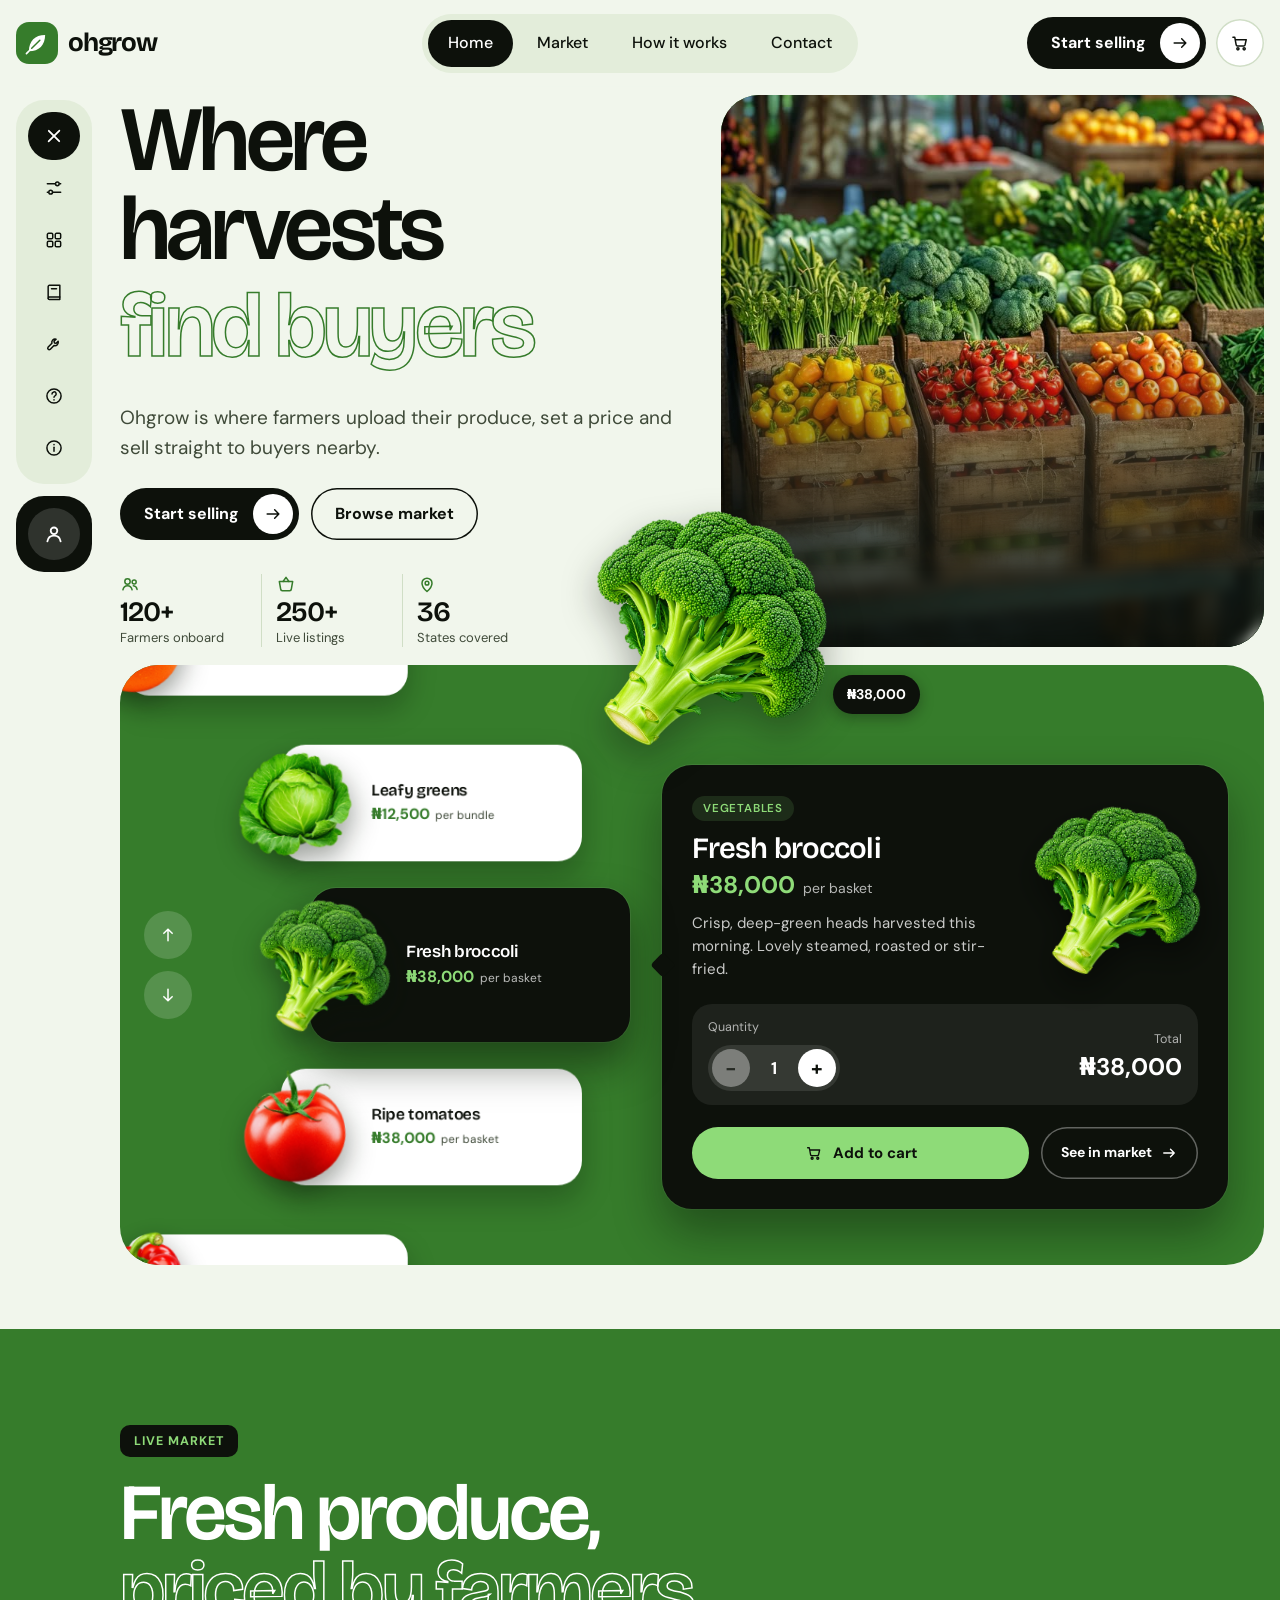
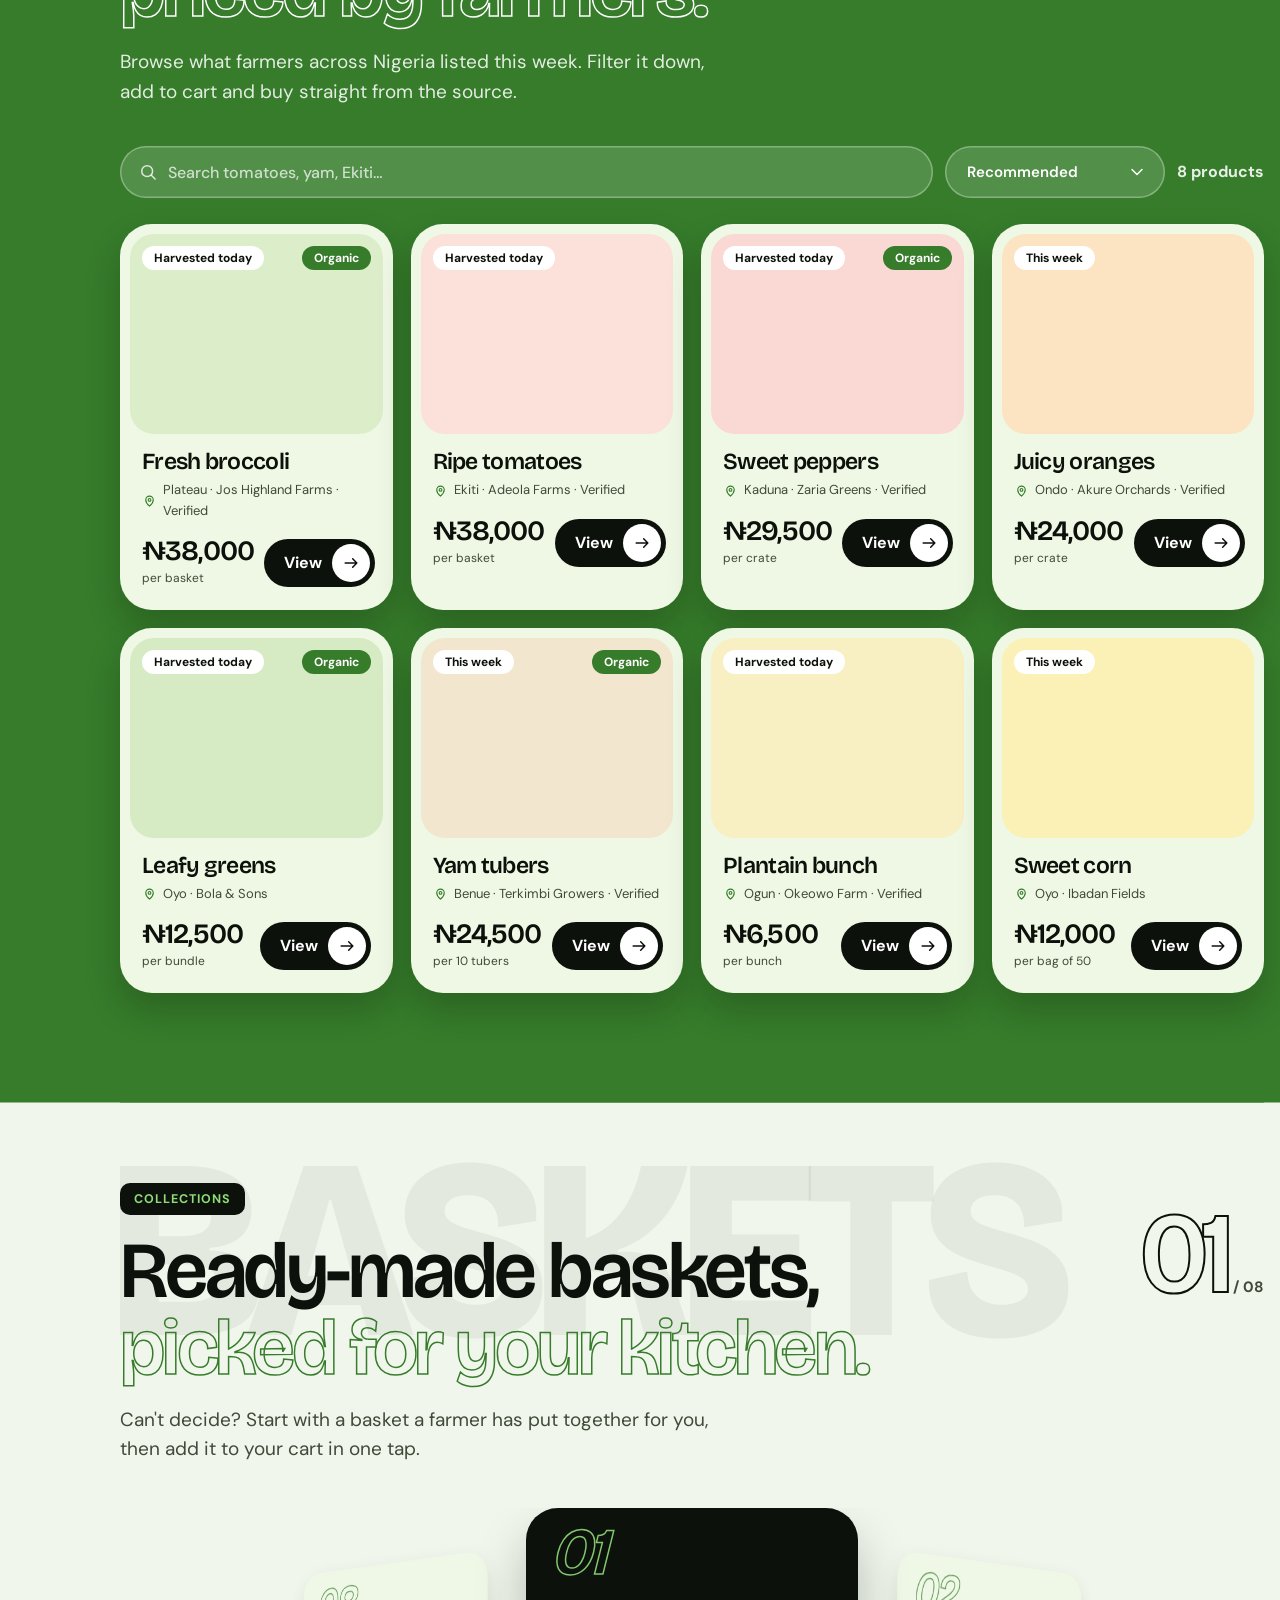
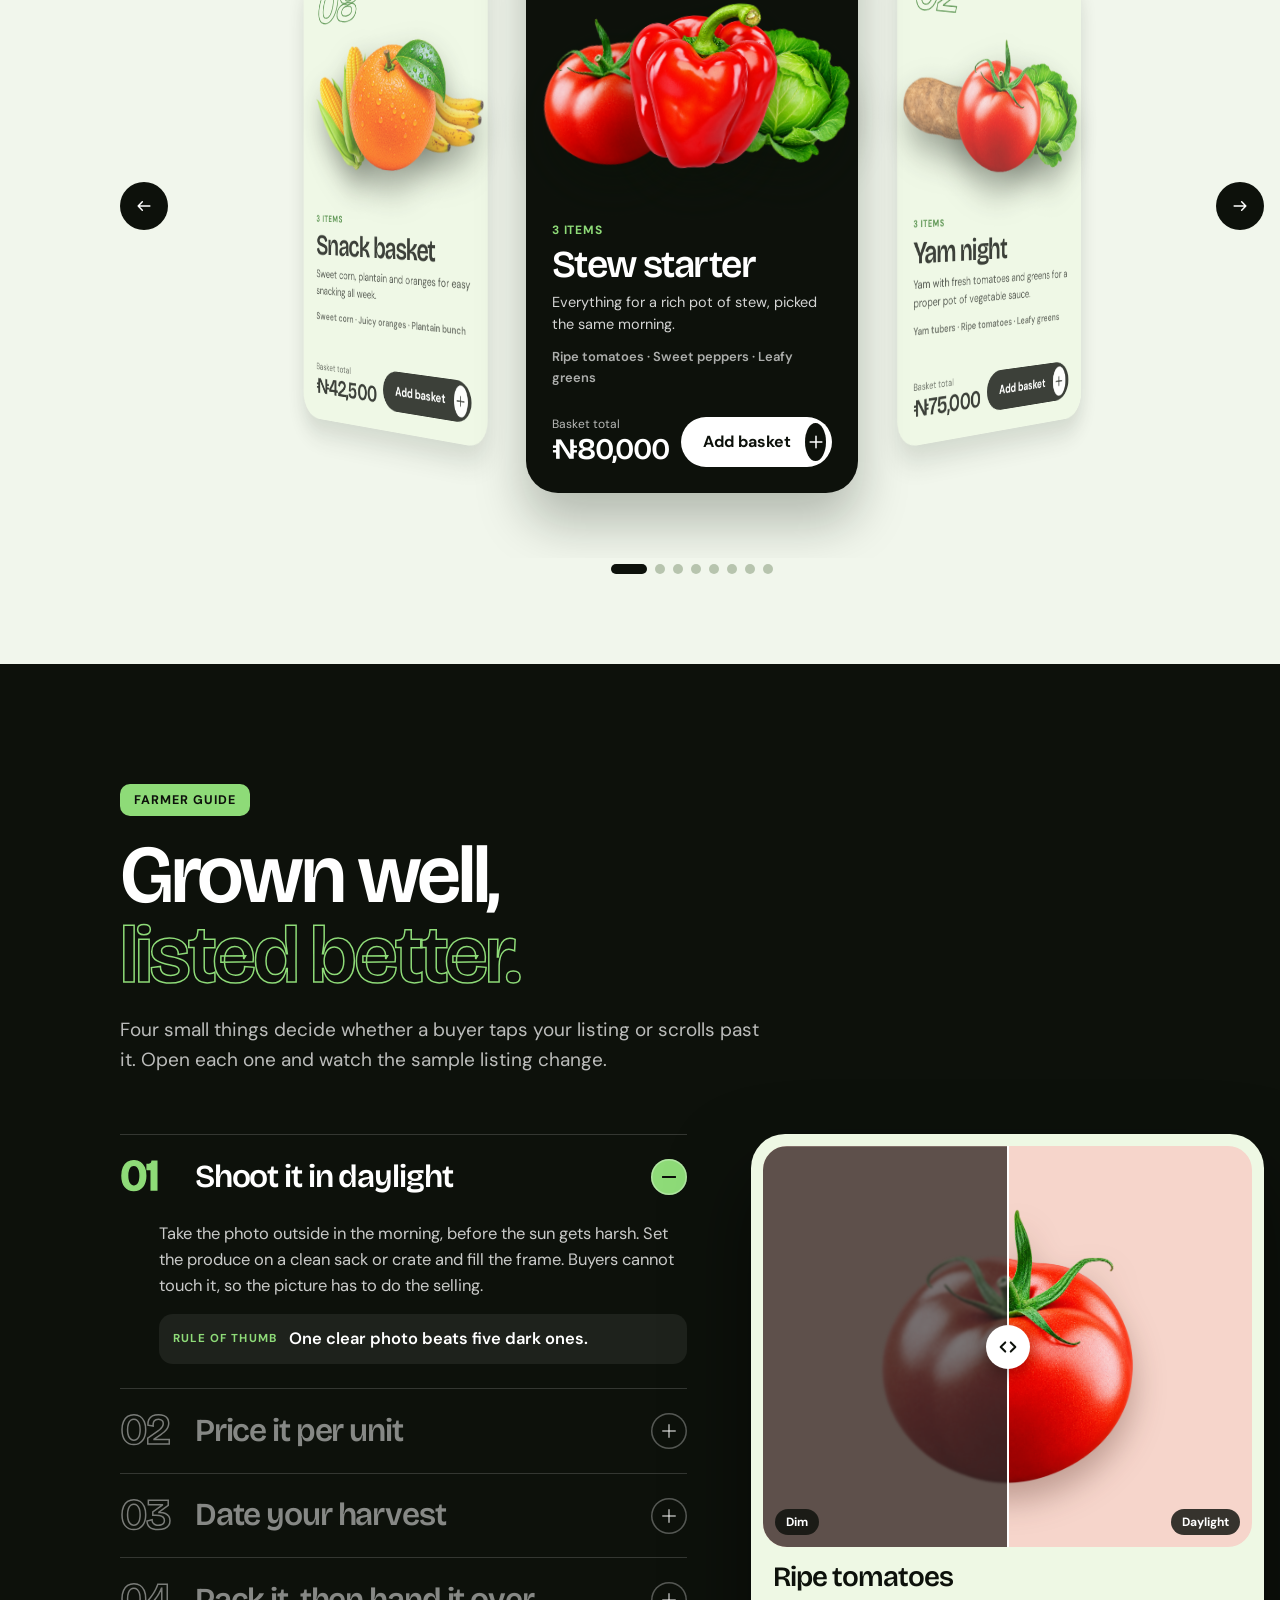
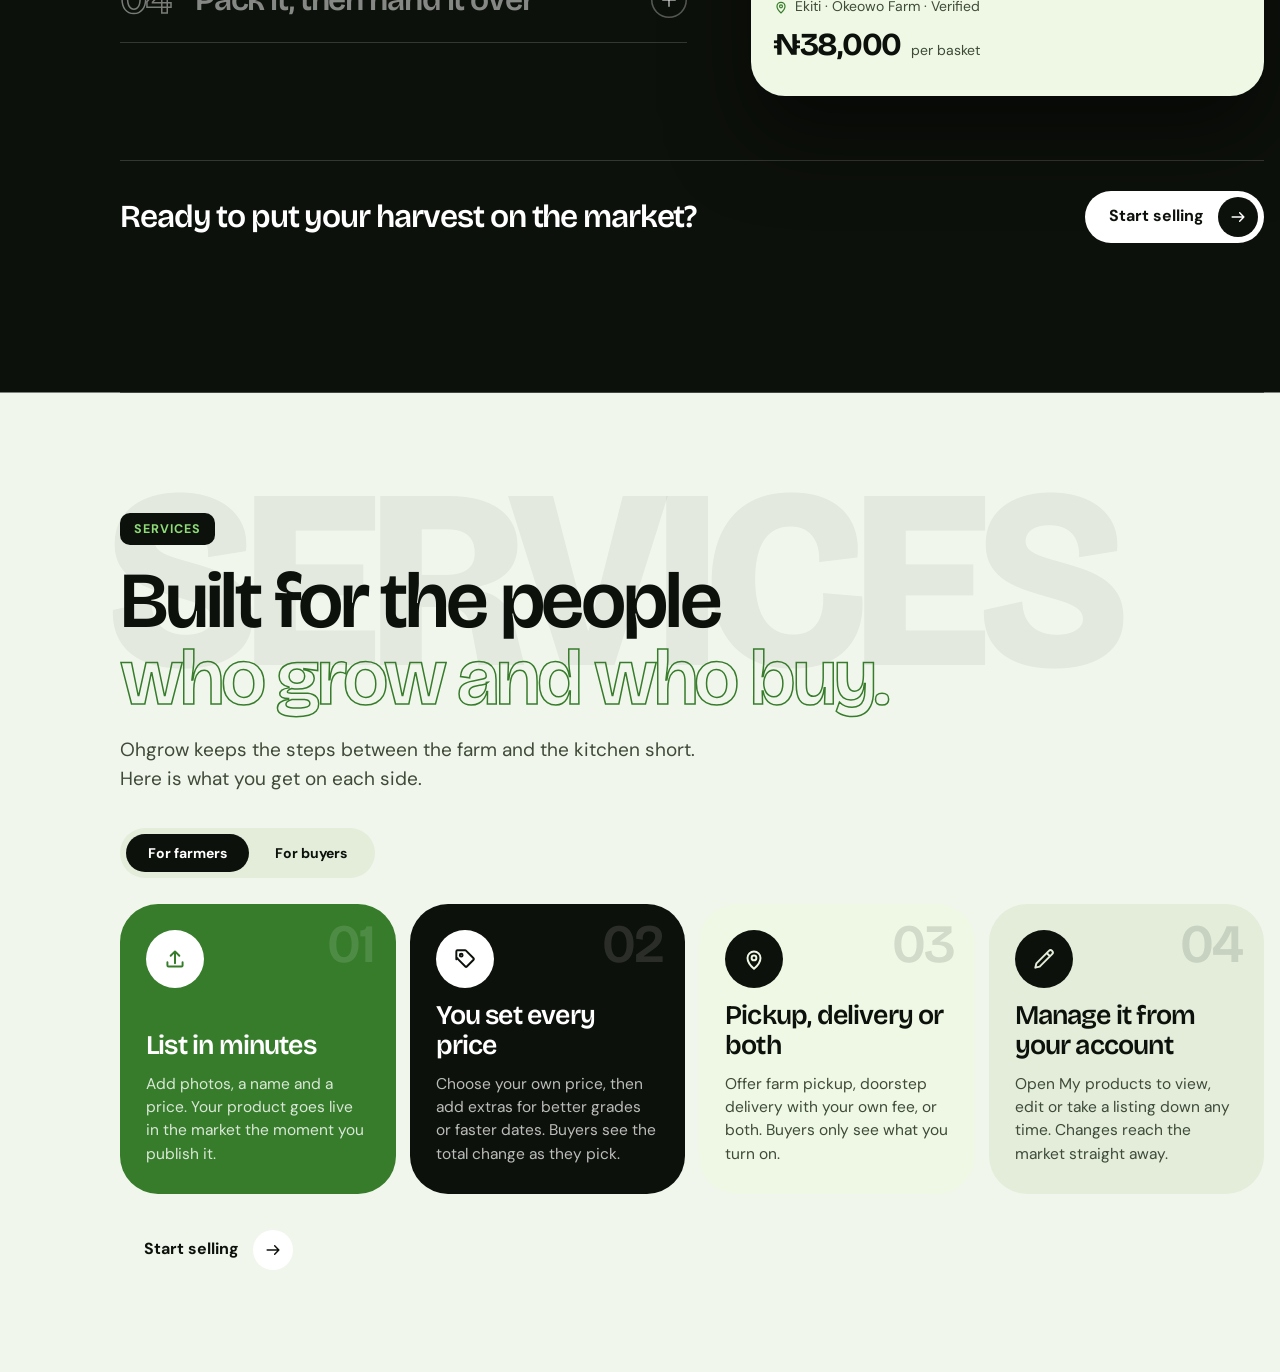
==== commit ac3f7f14: "Services cards 2 by 2 on mobile; cache bust v69" ====
--- a/home.html
+++ b/home.html
@@ -7,21 +7,21 @@
   <link rel="preconnect" href="https://fonts.googleapis.com">
   <link rel="preconnect" href="https://fonts.gstatic.com" crossorigin>
   <link rel="stylesheet" href="https://fonts.googleapis.com/css2?family=Bricolage+Grotesque:opsz,wght@12..96,400..800&family=DM+Sans:wght@400;500;700&display=swap">
-  <link rel="stylesheet" href="css/base.css?v=68">
-  <link rel="stylesheet" href="css/components.css?v=68">
-  <link rel="stylesheet" href="css/layout.css?v=68">
-  <link rel="stylesheet" href="css/home.css?v=68">
-  <link rel="stylesheet" href="css/market.css?v=68">
-  <link rel="stylesheet" href="css/guide.css?v=68">
-  <link rel="stylesheet" href="css/services.css?v=68">
-  <link rel="stylesheet" href="css/auth.css?v=68">
+  <link rel="stylesheet" href="css/base.css?v=69">
+  <link rel="stylesheet" href="css/components.css?v=69">
+  <link rel="stylesheet" href="css/layout.css?v=69">
+  <link rel="stylesheet" href="css/home.css?v=69">
+  <link rel="stylesheet" href="css/market.css?v=69">
+  <link rel="stylesheet" href="css/guide.css?v=69">
+  <link rel="stylesheet" href="css/services.css?v=69">
+  <link rel="stylesheet" href="css/auth.css?v=69">
 </head>
 <body data-page="home">
   <div class="wrap">
-    <div data-include="components/header.html?v=68"></div>
+    <div data-include="components/header.html?v=69"></div>
 
     <div class="content">
-      <div data-include="components/side-rail.html?v=68"></div>
+      <div data-include="components/side-rail.html?v=69"></div>
 
       <main>
         <section id="home">
@@ -30,7 +30,7 @@
               <h1><span class="line"><span>Where harvests</span></span><span class="line"><span class="outline">find buyers</span></span></h1>
               <p>Ohgrow is where farmers upload their produce, set a price and sell straight to buyers nearby.</p>
               <div class="hero-btns">
-                <a class="btn btn-dark sell-cta" href="sell.html"><span class="lbl">Start selling</span><span class="ico"><svg class="i i-arr"><use href="assets/icons/sprite.svg?v=68#arrow"/></svg><svg class="i i-plus" aria-hidden="true"><use href="assets/icons/sprite.svg?v=68#plus"/></svg></span></a>
+                <a class="btn btn-dark sell-cta" href="sell.html"><span class="lbl">Start selling</span><span class="ico"><svg class="i i-arr"><use href="assets/icons/sprite.svg?v=69#arrow"/></svg><svg class="i i-plus" aria-hidden="true"><use href="assets/icons/sprite.svg?v=69#plus"/></svg></span></a>
                 <a class="btn btn-ghost" href="#market"><span>Browse market</span></a>
               </div>
             </div>
@@ -48,9 +48,9 @@
           <div class="trio">
 
             <div class="stats">
-              <div class="stat"><svg class="i"><use href="assets/icons/sprite.svg?v=68#users"/></svg><b data-count="120" data-suffix="+">120+</b><span>Farmers onboard</span></div>
-              <div class="stat"><svg class="i"><use href="assets/icons/sprite.svg?v=68#basket"/></svg><b data-count="250" data-suffix="+">250+</b><span>Live listings</span></div>
-              <div class="stat"><svg class="i"><use href="assets/icons/sprite.svg?v=68#pin"/></svg><b data-count="36">36</b><span>States covered</span></div>
+              <div class="stat"><svg class="i"><use href="assets/icons/sprite.svg?v=69#users"/></svg><b data-count="120" data-suffix="+">120+</b><span>Farmers onboard</span></div>
+              <div class="stat"><svg class="i"><use href="assets/icons/sprite.svg?v=69#basket"/></svg><b data-count="250" data-suffix="+">250+</b><span>Live listings</span></div>
+              <div class="stat"><svg class="i"><use href="assets/icons/sprite.svg?v=69#pin"/></svg><b data-count="36">36</b><span>States covered</span></div>
             </div>
           </div>
         </section>
@@ -61,39 +61,39 @@
               <img class="arc-pop arc-cut" src="assets/images/product-image.png" alt="" draggable="false">
               <h3>Fresh broccoli</h3>
               <p class="arc-price"><b>₦38,000</b><span>per basket</span></p>
-              <a class="arc-go" href="#market"><span>View</span><svg class="i"><use href="assets/icons/sprite.svg?v=68#arrow"/></svg></a>
+              <a class="arc-go" href="#market"><span>View</span><svg class="i"><use href="assets/icons/sprite.svg?v=69#arrow"/></svg></a>
             </article>
             <article class="arc-card" aria-label="Ripe tomatoes, ₦38,000" data-cat="Vegetables" data-desc="Firm, sun-ripened tomatoes picked at their best. Perfect for stews, sauces and salads.">
               <img class="arc-pop arc-cut" src="assets/images/tomato.png" alt="" draggable="false" onerror="var s=document.createElement('span');s.className='arc-pop arc-crop';s.style.backgroundPosition='50% 54%';s.setAttribute('aria-hidden','true');this.replaceWith(s)">
               <h3>Ripe tomatoes</h3>
               <p class="arc-price"><b>₦38,000</b><span>per basket</span></p>
-              <a class="arc-go" href="#market"><span>View</span><svg class="i"><use href="assets/icons/sprite.svg?v=68#arrow"/></svg></a>
+              <a class="arc-go" href="#market"><span>View</span><svg class="i"><use href="assets/icons/sprite.svg?v=69#arrow"/></svg></a>
             </article>
             <article class="arc-card" aria-label="Sweet peppers, ₦29,500" data-cat="Vegetables" data-desc="Bright, crunchy bell peppers with a sweet, mild flavour. Great in stir-fries and salads.">
               <img class="arc-pop arc-cut" src="assets/images/pepper.png" alt="" draggable="false" onerror="var s=document.createElement('span');s.className='arc-pop arc-crop';s.style.backgroundPosition='10.9% 52.6%';s.setAttribute('aria-hidden','true');this.replaceWith(s)">
               <h3>Sweet peppers</h3>
               <p class="arc-price"><b>₦29,500</b><span>per crate</span></p>
-              <a class="arc-go" href="#market"><span>View</span><svg class="i"><use href="assets/icons/sprite.svg?v=68#arrow"/></svg></a>
+              <a class="arc-go" href="#market"><span>View</span><svg class="i"><use href="assets/icons/sprite.svg?v=69#arrow"/></svg></a>
             </article>
             <article class="arc-card" aria-label="Juicy oranges, ₦24,000" data-cat="Fruits" data-desc="Sweet, juicy oranges packed with vitamin C. Peel and eat fresh, or squeeze for juice.">
               <img class="arc-pop arc-cut" src="assets/images/orange.png" alt="" draggable="false" onerror="var s=document.createElement('span');s.className='arc-pop arc-crop';s.style.backgroundPosition='86.5% 54%';s.setAttribute('aria-hidden','true');this.replaceWith(s)">
               <h3>Juicy oranges</h3>
               <p class="arc-price"><b>₦24,000</b><span>per crate</span></p>
-              <a class="arc-go" href="#market"><span>View</span><svg class="i"><use href="assets/icons/sprite.svg?v=68#arrow"/></svg></a>
+              <a class="arc-go" href="#market"><span>View</span><svg class="i"><use href="assets/icons/sprite.svg?v=69#arrow"/></svg></a>
             </article>
             <article class="arc-card" aria-label="Leafy greens, ₦12,500" data-cat="Leafy greens" data-desc="Fresh-cut leafy greens bundled the same day. Tender and ready for soups, salads and smoothies.">
               <img class="arc-pop arc-cut" src="assets/images/greens.png" alt="" draggable="false" onerror="var s=document.createElement('span');s.className='arc-pop arc-crop';s.style.backgroundPosition='76% 31.8%';s.setAttribute('aria-hidden','true');this.replaceWith(s)">
               <h3>Leafy greens</h3>
               <p class="arc-price"><b>₦12,500</b><span>per bundle</span></p>
-              <a class="arc-go" href="#market"><span>View</span><svg class="i"><use href="assets/icons/sprite.svg?v=68#arrow"/></svg></a>
+              <a class="arc-go" href="#market"><span>View</span><svg class="i"><use href="assets/icons/sprite.svg?v=69#arrow"/></svg></a>
             </article>
           </div>
           <div class="arc-nav">
-            <button class="circle arc-btn" id="arcPrev" type="button" aria-label="Previous (up)"><svg class="i" style="transform:rotate(-90deg)"><use href="assets/icons/sprite.svg?v=68#arrow"/></svg></button>
-            <button class="circle arc-btn" id="arcNext" type="button" aria-label="Next (down)"><svg class="i" style="transform:rotate(90deg)"><use href="assets/icons/sprite.svg?v=68#arrow"/></svg></button>
+            <button class="circle arc-btn" id="arcPrev" type="button" aria-label="Previous (up)"><svg class="i" style="transform:rotate(-90deg)"><use href="assets/icons/sprite.svg?v=69#arrow"/></svg></button>
+            <button class="circle arc-btn" id="arcNext" type="button" aria-label="Next (down)"><svg class="i" style="transform:rotate(90deg)"><use href="assets/icons/sprite.svg?v=69#arrow"/></svg></button>
           </div>
           <aside class="arc-detail" id="arcDetail" aria-label="Product details">
-            <button class="arc-back" id="arcBack" type="button" aria-label="Back to the carousel"><svg class="i"><use href="assets/icons/sprite.svg?v=68#back"/></svg></button>
+            <button class="arc-back" id="arcBack" type="button" aria-label="Back to the carousel"><svg class="i"><use href="assets/icons/sprite.svg?v=69#back"/></svg></button>
             <div class="ad-body" id="adBody">
               <div class="ad-top">
                 <div class="ad-info">
@@ -116,8 +116,8 @@
                 <p class="ad-total"><span class="ad-lbl">Total</span><b id="adTotal"></b></p>
               </div>
               <div class="ad-actions">
-                <button class="ad-add" id="adAdd" type="button"><svg class="i"><use href="assets/icons/sprite.svg?v=68#cart"/></svg><span>Add to cart</span></button>
-                <a class="ad-more" href="#market"><span>See in market</span><svg class="i"><use href="assets/icons/sprite.svg?v=68#arrow"/></svg></a>
+                <button class="ad-add" id="adAdd" type="button"><svg class="i"><use href="assets/icons/sprite.svg?v=69#cart"/></svg><span>Add to cart</span></button>
+                <a class="ad-more" href="#market"><span>See in market</span><svg class="i"><use href="assets/icons/sprite.svg?v=69#arrow"/></svg></a>
               </div>
             </div>
           </aside>
@@ -131,9 +131,9 @@
               <p>Browse what farmers across Nigeria listed this week. Filter it down, add to cart and buy straight from the source.</p>
             </div>
             <div class="m-bar">
-              <label class="m-search"><svg class="i"><use href="assets/icons/sprite.svg?v=68#search"/></svg><input id="mSearch" type="search" placeholder="Search tomatoes, yam, Ekiti…" autocomplete="off" aria-label="Search produce"></label>
+              <label class="m-search"><svg class="i"><use href="assets/icons/sprite.svg?v=69#search"/></svg><input id="mSearch" type="search" placeholder="Search tomatoes, yam, Ekiti…" autocomplete="off" aria-label="Search produce"></label>
               <select class="m-sort" id="mSort" aria-label="Sort products"><option value="rec">Recommended</option><option value="low">Price: low to high</option><option value="high">Price: high to low</option><option value="fresh">Freshest first</option></select>
-              <button class="m-fbtn" type="button" id="openFilters"><svg class="i"><use href="assets/icons/sprite.svg?v=68#filter"/></svg>Filters</button>
+              <button class="m-fbtn" type="button" id="openFilters"><svg class="i"><use href="assets/icons/sprite.svg?v=69#filter"/></svg>Filters</button>
               <span class="m-count" id="mCount"></span>
             </div>
             <div class="m-grid" id="mGrid" aria-live="polite"></div>
@@ -150,9 +150,9 @@
           </div>
           <div class="co-grid" id="coGrid"></div>
           <div class="co-ctrl" id="coCtrl">
-            <button class="co-arr" id="coPrev" type="button" aria-label="Previous basket"><svg class="i"><use href="assets/icons/sprite.svg?v=68#back"/></svg></button>
+            <button class="co-arr" id="coPrev" type="button" aria-label="Previous basket"><svg class="i"><use href="assets/icons/sprite.svg?v=69#back"/></svg></button>
             <div class="co-dots" id="coDots"></div>
-            <button class="co-arr" id="coNext" type="button" aria-label="Next basket"><svg class="i"><use href="assets/icons/sprite.svg?v=68#arrow"/></svg></button>
+            <button class="co-arr" id="coNext" type="button" aria-label="Next basket"><svg class="i"><use href="assets/icons/sprite.svg?v=69#arrow"/></svg></button>
           </div>
         </section>
         <section id="guide" data-tone="dark" aria-labelledby="gTitle">
@@ -206,7 +206,7 @@
                 </div>
                 <div class="g-info">
                   <h3>Ripe tomatoes</h3>
-                  <p class="g-meta"><svg class="i"><use href="assets/icons/sprite.svg?v=68#pin"/></svg>Ekiti · Okeowo Farm · Verified</p>
+                  <p class="g-meta"><svg class="i"><use href="assets/icons/sprite.svg?v=69#pin"/></svg>Ekiti · Okeowo Farm · Verified</p>
                   <div class="g-price"><b id="gPrice">₦38,000</b><small id="gUnit">per basket</small></div>
                 </div>
                 <div class="g-tools">
@@ -225,7 +225,7 @@
 
           <div class="g-cta">
             <p>Ready to put your harvest on the market?</p>
-            <a class="btn sell-cta" href="sell.html"><span class="lbl">Start selling</span><span class="ico"><svg class="i i-arr"><use href="assets/icons/sprite.svg?v=68#arrow"/></svg><svg class="i i-plus" aria-hidden="true"><use href="assets/icons/sprite.svg?v=68#plus"/></svg></span></a>
+            <a class="btn sell-cta" href="sell.html"><span class="lbl">Start selling</span><span class="ico"><svg class="i i-arr"><use href="assets/icons/sprite.svg?v=69#arrow"/></svg><svg class="i i-plus" aria-hidden="true"><use href="assets/icons/sprite.svg?v=69#plus"/></svg></span></a>
           </div>
         </section>
         <section id="services" aria-labelledby="svTitle">
@@ -244,25 +244,25 @@
             <div class="sv-grid" id="svFarm" role="tabpanel" aria-labelledby="svFarmTab">
               <article class="sv-card" data-tone="green" style="--i:0">
                 <span class="sv-n" aria-hidden="true">01</span>
-                <span class="sv-ic"><svg class="i"><use href="assets/icons/sprite.svg?v=68#upload"/></svg></span>
+                <span class="sv-ic"><svg class="i"><use href="assets/icons/sprite.svg?v=69#upload"/></svg></span>
                 <h3>List in minutes</h3>
                 <p>Add photos, a name and a price. Your product goes live in the market the moment you publish it.</p>
               </article>
               <article class="sv-card" data-tone="dark" style="--i:1">
                 <span class="sv-n" aria-hidden="true">02</span>
-                <span class="sv-ic"><svg class="i"><use href="assets/icons/sprite.svg?v=68#price"/></svg></span>
+                <span class="sv-ic"><svg class="i"><use href="assets/icons/sprite.svg?v=69#price"/></svg></span>
                 <h3>You set every price</h3>
                 <p>Choose your own price, then add extras for better grades or faster dates. Buyers see the total change as they pick.</p>
               </article>
               <article class="sv-card" data-tone="light" style="--i:2">
                 <span class="sv-n" aria-hidden="true">03</span>
-                <span class="sv-ic"><svg class="i"><use href="assets/icons/sprite.svg?v=68#pin"/></svg></span>
+                <span class="sv-ic"><svg class="i"><use href="assets/icons/sprite.svg?v=69#pin"/></svg></span>
                 <h3>Pickup, delivery or both</h3>
                 <p>Offer farm pickup, doorstep delivery with your own fee, or both. Buyers only see what you turn on.</p>
               </article>
               <article class="sv-card" data-tone="soft" style="--i:3">
                 <span class="sv-n" aria-hidden="true">04</span>
-                <span class="sv-ic"><svg class="i"><use href="assets/icons/sprite.svg?v=68#pen"/></svg></span>
+                <span class="sv-ic"><svg class="i"><use href="assets/icons/sprite.svg?v=69#pen"/></svg></span>
                 <h3>Manage it from your account</h3>
                 <p>Open My products to view, edit or take a listing down any time. Changes reach the market straight away.</p>
               </article>
@@ -270,32 +270,32 @@
             <div class="sv-grid" id="svBuy" role="tabpanel" aria-labelledby="svBuyTab" hidden>
               <article class="sv-card" data-tone="green" style="--i:0">
                 <span class="sv-n" aria-hidden="true">01</span>
-                <span class="sv-ic"><svg class="i"><use href="assets/icons/sprite.svg?v=68#search"/></svg></span>
+                <span class="sv-ic"><svg class="i"><use href="assets/icons/sprite.svg?v=69#search"/></svg></span>
                 <h3>Find it fast</h3>
                 <p>Search by name, then filter by category, state, price or organic. Sort by what matters to you.</p>
               </article>
               <article class="sv-card" data-tone="dark" style="--i:1">
                 <span class="sv-n" aria-hidden="true">02</span>
-                <span class="sv-ic"><svg class="i"><use href="assets/icons/sprite.svg?v=68#collection"/></svg></span>
+                <span class="sv-ic"><svg class="i"><use href="assets/icons/sprite.svg?v=69#collection"/></svg></span>
                 <h3>Ready-made baskets</h3>
                 <p>Start with a basket a farmer put together and add it to your cart in one tap.</p>
               </article>
               <article class="sv-card" data-tone="light" style="--i:2">
                 <span class="sv-n" aria-hidden="true">03</span>
-                <span class="sv-ic"><svg class="i"><use href="assets/icons/sprite.svg?v=68#price"/></svg></span>
+                <span class="sv-ic"><svg class="i"><use href="assets/icons/sprite.svg?v=69#price"/></svg></span>
                 <h3>See the real price</h3>
                 <p>Pick the quality, delivery and the day you need it. The price updates with each choice, delivery included.</p>
               </article>
               <article class="sv-card" data-tone="soft" style="--i:3">
                 <span class="sv-n" aria-hidden="true">04</span>
-                <span class="sv-ic"><svg class="i"><use href="assets/icons/sprite.svg?v=68#basket"/></svg></span>
+                <span class="sv-ic"><svg class="i"><use href="assets/icons/sprite.svg?v=69#basket"/></svg></span>
                 <h3>Buy from the source</h3>
                 <p>Prices are set by the farmers who grew the produce, with no middleman in between.</p>
               </article>
             </div>
           </div>
           <div class="sv-cta">
-            <a class="btn sell-cta" id="svSell" href="sell.html"><span class="lbl">Start selling</span><span class="ico"><svg class="i i-arr"><use href="assets/icons/sprite.svg?v=68#arrow"/></svg><svg class="i i-plus" aria-hidden="true"><use href="assets/icons/sprite.svg?v=68#plus"/></svg></span></a>
+            <a class="btn sell-cta" id="svSell" href="sell.html"><span class="lbl">Start selling</span><span class="ico"><svg class="i i-arr"><use href="assets/icons/sprite.svg?v=69#arrow"/></svg><svg class="i i-plus" aria-hidden="true"><use href="assets/icons/sprite.svg?v=69#plus"/></svg></span></a>
             <a class="btn btn-ghost" id="svBrowse" href="#market" hidden><span>Browse market</span></a>
           </div>
         </section>
@@ -303,15 +303,15 @@
     </div>
   </div>
 
-  <div data-include="components/mobile-dock.html?v=68"></div>
-  <div data-include="components/mobile-panel.html?v=68"></div>
-  <div data-include="components/auth-dialog.html?v=68"></div>
-
-  <script src="js/main.js?v=68"></script>
-  <script src="js/layout.js?v=68"></script>
-  <script src="js/auth.js?v=68"></script>
-  <script src="js/home.js?v=68"></script>
-  <script src="js/market.js?v=68"></script>
-  <script src="js/guide.js?v=68"></script>
+  <div data-include="components/mobile-dock.html?v=69"></div>
+  <div data-include="components/mobile-panel.html?v=69"></div>
+  <div data-include="components/auth-dialog.html?v=69"></div>
+
+  <script src="js/main.js?v=69"></script>
+  <script src="js/layout.js?v=69"></script>
+  <script src="js/auth.js?v=69"></script>
+  <script src="js/home.js?v=69"></script>
+  <script src="js/market.js?v=69"></script>
+  <script src="js/guide.js?v=69"></script>
 </body>
 </html>
--- a/css/services.css
+++ b/css/services.css
@@ -29,7 +29,17 @@
 .sv-card p{color:var(--cmut);font-size:15.5px;line-height:1.5}
 .sv-cta{display:flex;flex-wrap:wrap;gap:12px;margin-top:30px}
 .sv-cta[hidden],.sv-cta .btn[hidden]{display:none}
-@media (max-width:699.98px){.sv-card{min-height:0;gap:10px}.sv-ic{margin-bottom:6px}}
+/* phones: two by two */
+@media (max-width:699.98px){
+  .sv-grid{grid-template-columns:repeat(2,minmax(0,1fr));gap:10px}
+  .sv-card{min-height:0;gap:8px;padding:16px 14px 18px;border-radius:28px}
+  .sv-ic{width:44px;height:44px;margin-bottom:6px}
+  .sv-ic .i{width:20px;height:20px}
+  .sv-n{right:14px;top:10px;font-size:34px}
+  .sv-card h3{font-size:18px;overflow-wrap:anywhere}
+  .sv-card p{font-size:13px;line-height:1.45}
+  .sv-tabs{margin:26px 0 18px}
+}
 @media (prefers-reduced-motion:reduce){.sv-card{animation:none}}
 
 @media (min-width:1100px){
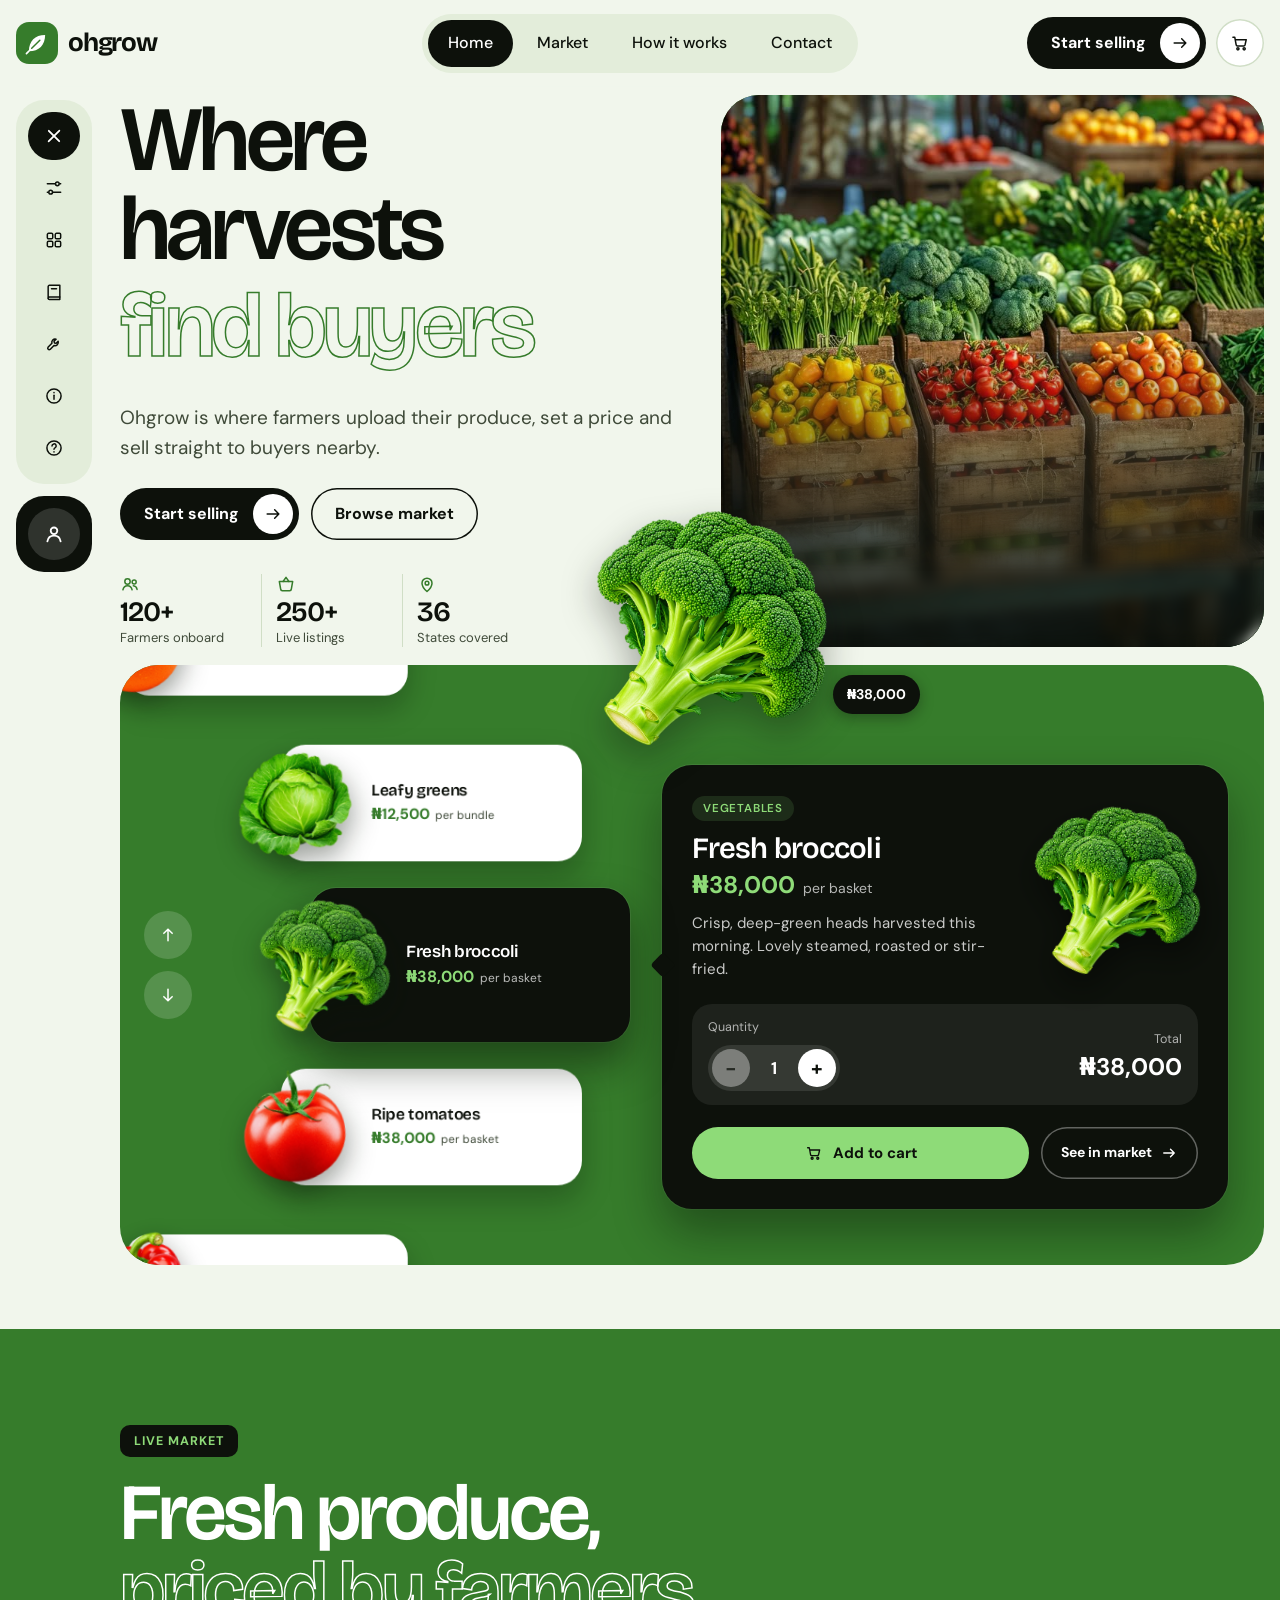
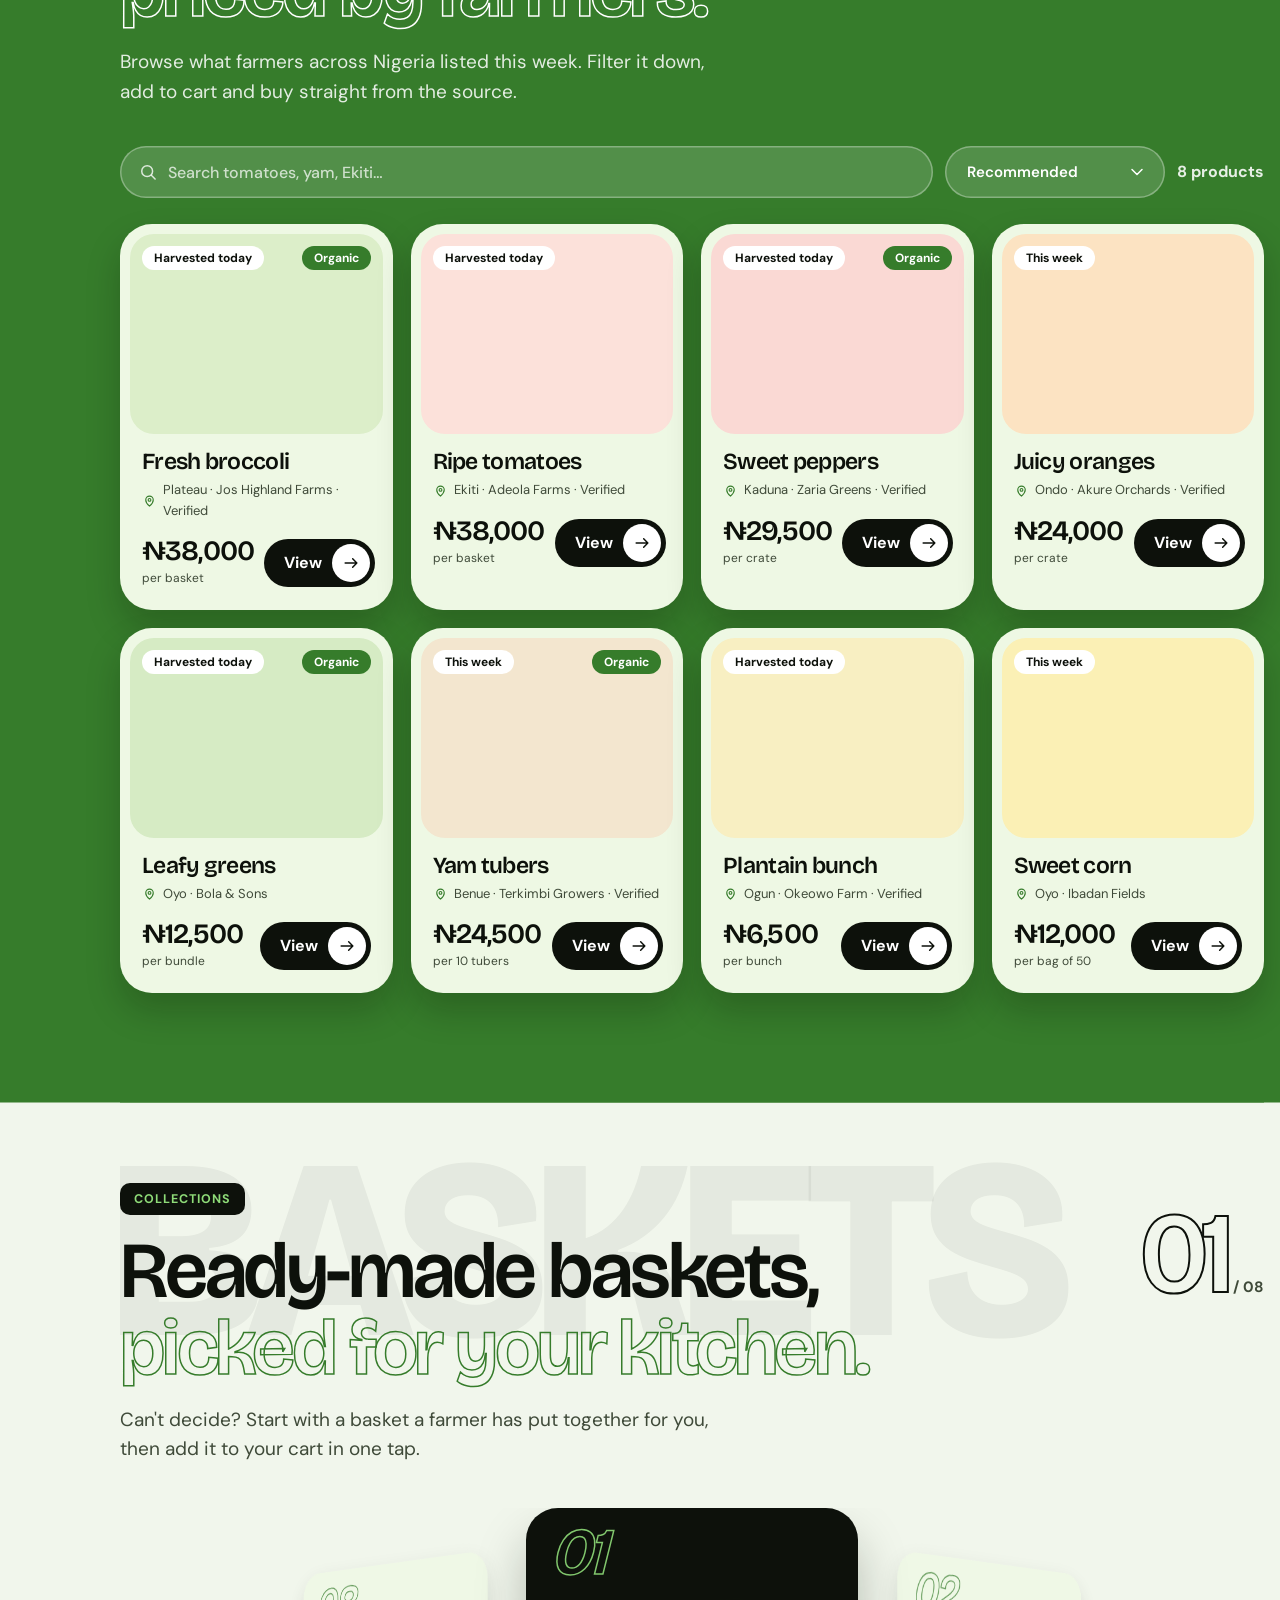
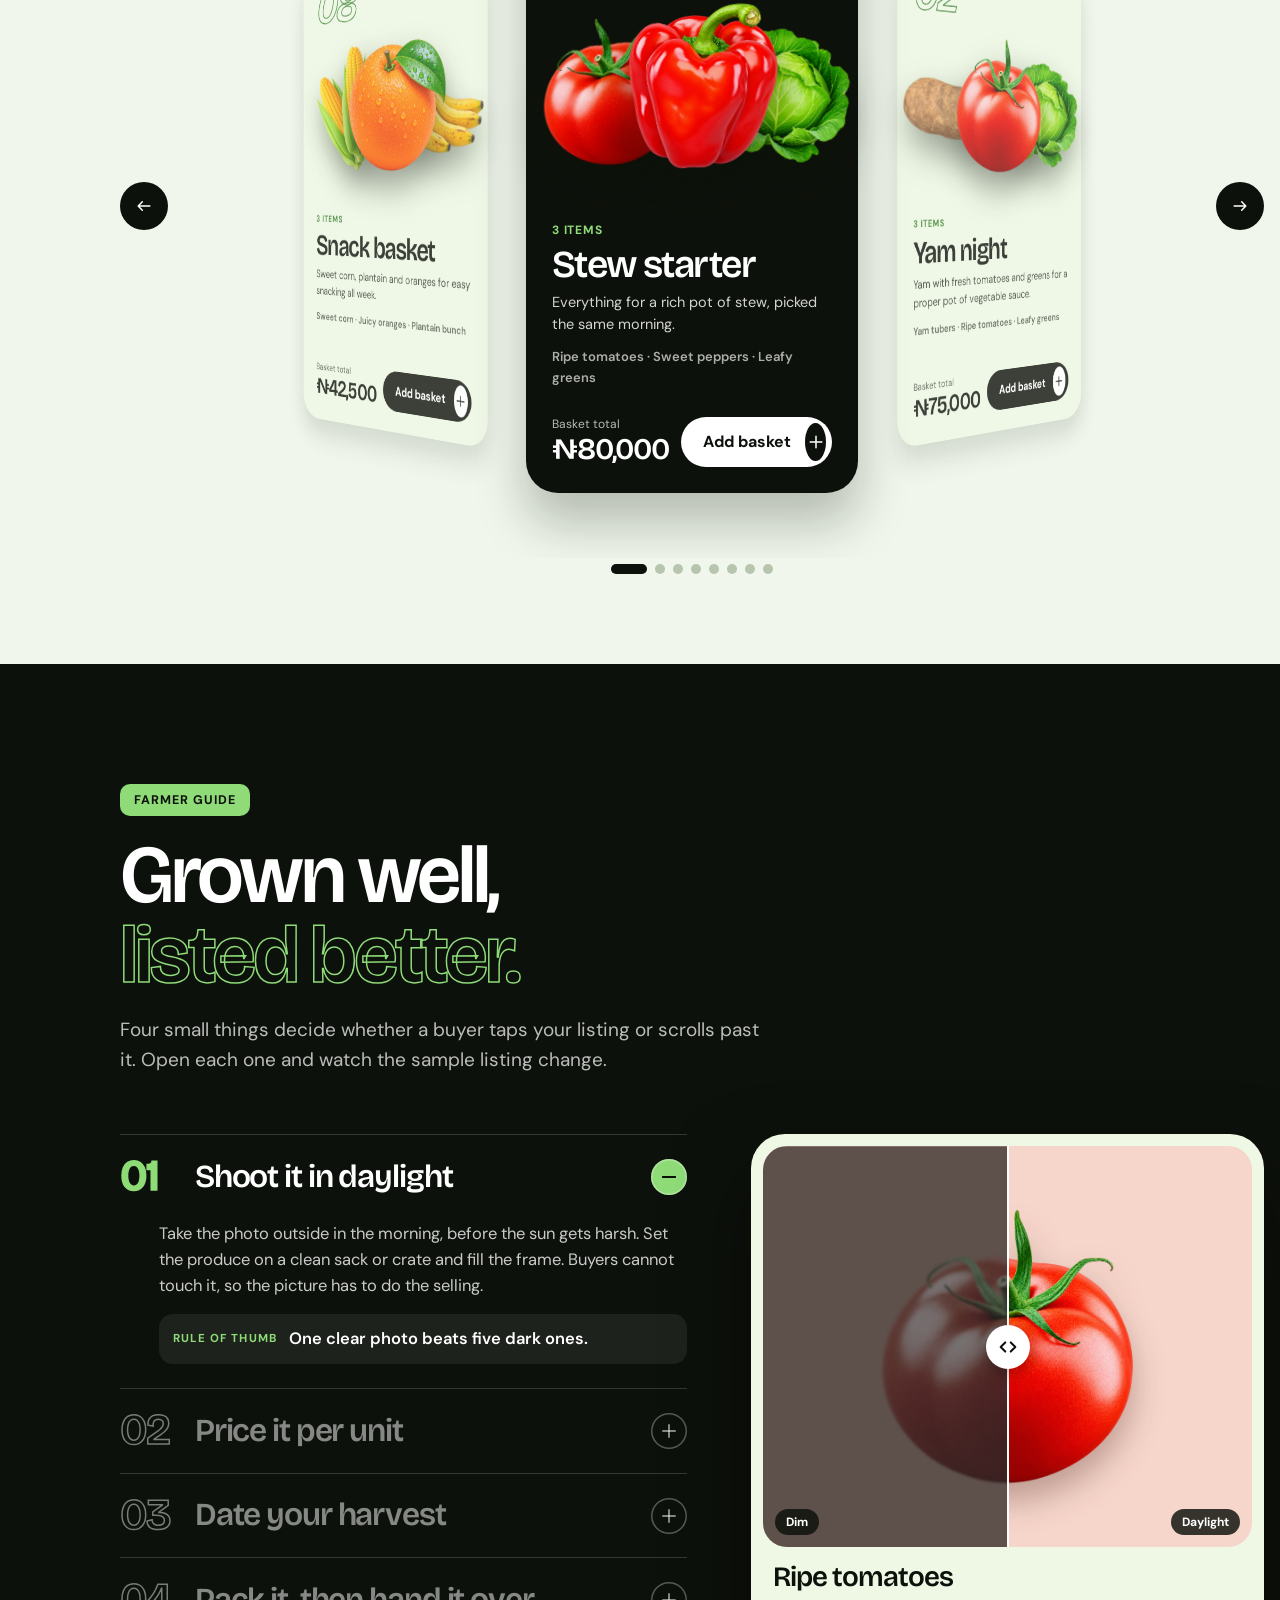
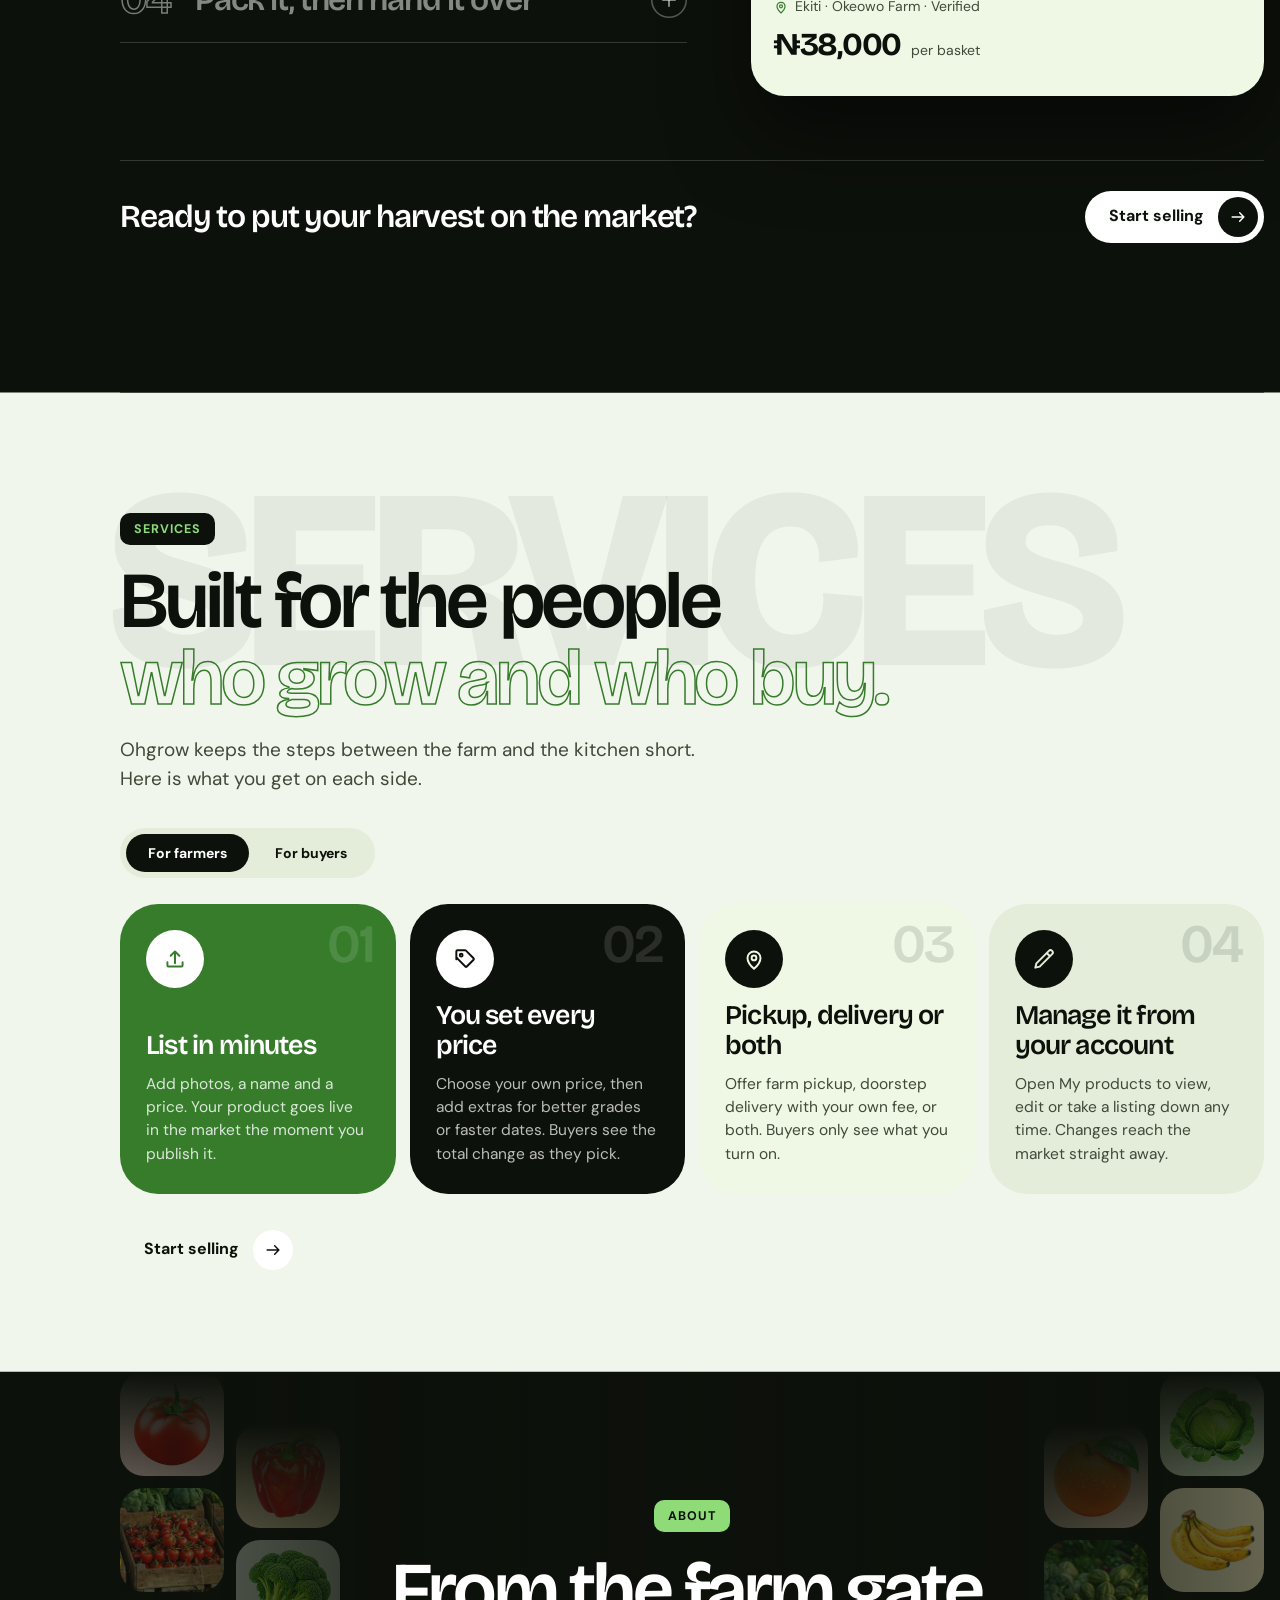
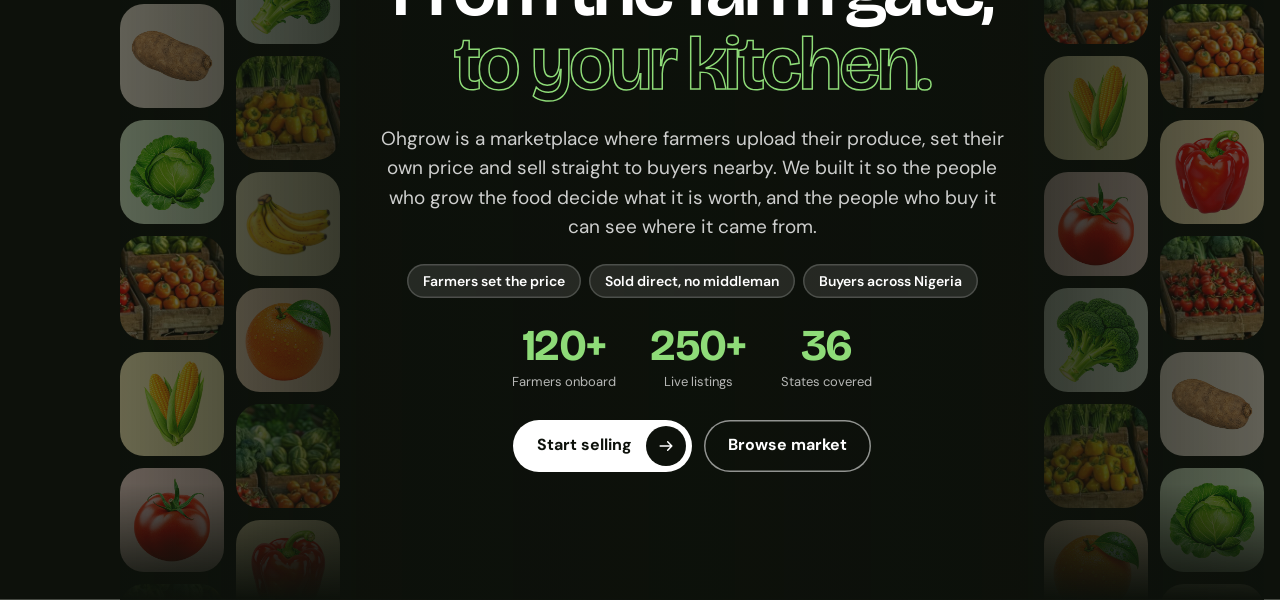
==== commit b01fa1f0: "About section with small photo groups sliding on both sides under a dark overlay; About button now b" ====
--- a/home.html
+++ b/home.html
@@ -7,21 +7,22 @@
   <link rel="preconnect" href="https://fonts.googleapis.com">
   <link rel="preconnect" href="https://fonts.gstatic.com" crossorigin>
   <link rel="stylesheet" href="https://fonts.googleapis.com/css2?family=Bricolage+Grotesque:opsz,wght@12..96,400..800&family=DM+Sans:wght@400;500;700&display=swap">
-  <link rel="stylesheet" href="css/base.css?v=69">
-  <link rel="stylesheet" href="css/components.css?v=69">
-  <link rel="stylesheet" href="css/layout.css?v=69">
-  <link rel="stylesheet" href="css/home.css?v=69">
-  <link rel="stylesheet" href="css/market.css?v=69">
-  <link rel="stylesheet" href="css/guide.css?v=69">
-  <link rel="stylesheet" href="css/services.css?v=69">
-  <link rel="stylesheet" href="css/auth.css?v=69">
+  <link rel="stylesheet" href="css/base.css?v=70">
+  <link rel="stylesheet" href="css/components.css?v=70">
+  <link rel="stylesheet" href="css/layout.css?v=70">
+  <link rel="stylesheet" href="css/home.css?v=70">
+  <link rel="stylesheet" href="css/market.css?v=70">
+  <link rel="stylesheet" href="css/guide.css?v=70">
+  <link rel="stylesheet" href="css/services.css?v=70">
+  <link rel="stylesheet" href="css/about.css?v=70">
+  <link rel="stylesheet" href="css/auth.css?v=70">
 </head>
 <body data-page="home">
   <div class="wrap">
-    <div data-include="components/header.html?v=69"></div>
+    <div data-include="components/header.html?v=70"></div>
 
     <div class="content">
-      <div data-include="components/side-rail.html?v=69"></div>
+      <div data-include="components/side-rail.html?v=70"></div>
 
       <main>
         <section id="home">
@@ -30,7 +31,7 @@
               <h1><span class="line"><span>Where harvests</span></span><span class="line"><span class="outline">find buyers</span></span></h1>
               <p>Ohgrow is where farmers upload their produce, set a price and sell straight to buyers nearby.</p>
               <div class="hero-btns">
-                <a class="btn btn-dark sell-cta" href="sell.html"><span class="lbl">Start selling</span><span class="ico"><svg class="i i-arr"><use href="assets/icons/sprite.svg?v=69#arrow"/></svg><svg class="i i-plus" aria-hidden="true"><use href="assets/icons/sprite.svg?v=69#plus"/></svg></span></a>
+                <a class="btn btn-dark sell-cta" href="sell.html"><span class="lbl">Start selling</span><span class="ico"><svg class="i i-arr"><use href="assets/icons/sprite.svg?v=70#arrow"/></svg><svg class="i i-plus" aria-hidden="true"><use href="assets/icons/sprite.svg?v=70#plus"/></svg></span></a>
                 <a class="btn btn-ghost" href="#market"><span>Browse market</span></a>
               </div>
             </div>
@@ -48,9 +49,9 @@
           <div class="trio">
 
             <div class="stats">
-              <div class="stat"><svg class="i"><use href="assets/icons/sprite.svg?v=69#users"/></svg><b data-count="120" data-suffix="+">120+</b><span>Farmers onboard</span></div>
-              <div class="stat"><svg class="i"><use href="assets/icons/sprite.svg?v=69#basket"/></svg><b data-count="250" data-suffix="+">250+</b><span>Live listings</span></div>
-              <div class="stat"><svg class="i"><use href="assets/icons/sprite.svg?v=69#pin"/></svg><b data-count="36">36</b><span>States covered</span></div>
+              <div class="stat"><svg class="i"><use href="assets/icons/sprite.svg?v=70#users"/></svg><b data-count="120" data-suffix="+">120+</b><span>Farmers onboard</span></div>
+              <div class="stat"><svg class="i"><use href="assets/icons/sprite.svg?v=70#basket"/></svg><b data-count="250" data-suffix="+">250+</b><span>Live listings</span></div>
+              <div class="stat"><svg class="i"><use href="assets/icons/sprite.svg?v=70#pin"/></svg><b data-count="36">36</b><span>States covered</span></div>
             </div>
           </div>
         </section>
@@ -61,39 +62,39 @@
               <img class="arc-pop arc-cut" src="assets/images/product-image.png" alt="" draggable="false">
               <h3>Fresh broccoli</h3>
               <p class="arc-price"><b>₦38,000</b><span>per basket</span></p>
-              <a class="arc-go" href="#market"><span>View</span><svg class="i"><use href="assets/icons/sprite.svg?v=69#arrow"/></svg></a>
+              <a class="arc-go" href="#market"><span>View</span><svg class="i"><use href="assets/icons/sprite.svg?v=70#arrow"/></svg></a>
             </article>
             <article class="arc-card" aria-label="Ripe tomatoes, ₦38,000" data-cat="Vegetables" data-desc="Firm, sun-ripened tomatoes picked at their best. Perfect for stews, sauces and salads.">
               <img class="arc-pop arc-cut" src="assets/images/tomato.png" alt="" draggable="false" onerror="var s=document.createElement('span');s.className='arc-pop arc-crop';s.style.backgroundPosition='50% 54%';s.setAttribute('aria-hidden','true');this.replaceWith(s)">
               <h3>Ripe tomatoes</h3>
               <p class="arc-price"><b>₦38,000</b><span>per basket</span></p>
-              <a class="arc-go" href="#market"><span>View</span><svg class="i"><use href="assets/icons/sprite.svg?v=69#arrow"/></svg></a>
+              <a class="arc-go" href="#market"><span>View</span><svg class="i"><use href="assets/icons/sprite.svg?v=70#arrow"/></svg></a>
             </article>
             <article class="arc-card" aria-label="Sweet peppers, ₦29,500" data-cat="Vegetables" data-desc="Bright, crunchy bell peppers with a sweet, mild flavour. Great in stir-fries and salads.">
               <img class="arc-pop arc-cut" src="assets/images/pepper.png" alt="" draggable="false" onerror="var s=document.createElement('span');s.className='arc-pop arc-crop';s.style.backgroundPosition='10.9% 52.6%';s.setAttribute('aria-hidden','true');this.replaceWith(s)">
               <h3>Sweet peppers</h3>
               <p class="arc-price"><b>₦29,500</b><span>per crate</span></p>
-              <a class="arc-go" href="#market"><span>View</span><svg class="i"><use href="assets/icons/sprite.svg?v=69#arrow"/></svg></a>
+              <a class="arc-go" href="#market"><span>View</span><svg class="i"><use href="assets/icons/sprite.svg?v=70#arrow"/></svg></a>
             </article>
             <article class="arc-card" aria-label="Juicy oranges, ₦24,000" data-cat="Fruits" data-desc="Sweet, juicy oranges packed with vitamin C. Peel and eat fresh, or squeeze for juice.">
               <img class="arc-pop arc-cut" src="assets/images/orange.png" alt="" draggable="false" onerror="var s=document.createElement('span');s.className='arc-pop arc-crop';s.style.backgroundPosition='86.5% 54%';s.setAttribute('aria-hidden','true');this.replaceWith(s)">
               <h3>Juicy oranges</h3>
               <p class="arc-price"><b>₦24,000</b><span>per crate</span></p>
-              <a class="arc-go" href="#market"><span>View</span><svg class="i"><use href="assets/icons/sprite.svg?v=69#arrow"/></svg></a>
+              <a class="arc-go" href="#market"><span>View</span><svg class="i"><use href="assets/icons/sprite.svg?v=70#arrow"/></svg></a>
             </article>
             <article class="arc-card" aria-label="Leafy greens, ₦12,500" data-cat="Leafy greens" data-desc="Fresh-cut leafy greens bundled the same day. Tender and ready for soups, salads and smoothies.">
               <img class="arc-pop arc-cut" src="assets/images/greens.png" alt="" draggable="false" onerror="var s=document.createElement('span');s.className='arc-pop arc-crop';s.style.backgroundPosition='76% 31.8%';s.setAttribute('aria-hidden','true');this.replaceWith(s)">
               <h3>Leafy greens</h3>
               <p class="arc-price"><b>₦12,500</b><span>per bundle</span></p>
-              <a class="arc-go" href="#market"><span>View</span><svg class="i"><use href="assets/icons/sprite.svg?v=69#arrow"/></svg></a>
+              <a class="arc-go" href="#market"><span>View</span><svg class="i"><use href="assets/icons/sprite.svg?v=70#arrow"/></svg></a>
             </article>
           </div>
           <div class="arc-nav">
-            <button class="circle arc-btn" id="arcPrev" type="button" aria-label="Previous (up)"><svg class="i" style="transform:rotate(-90deg)"><use href="assets/icons/sprite.svg?v=69#arrow"/></svg></button>
-            <button class="circle arc-btn" id="arcNext" type="button" aria-label="Next (down)"><svg class="i" style="transform:rotate(90deg)"><use href="assets/icons/sprite.svg?v=69#arrow"/></svg></button>
+            <button class="circle arc-btn" id="arcPrev" type="button" aria-label="Previous (up)"><svg class="i" style="transform:rotate(-90deg)"><use href="assets/icons/sprite.svg?v=70#arrow"/></svg></button>
+            <button class="circle arc-btn" id="arcNext" type="button" aria-label="Next (down)"><svg class="i" style="transform:rotate(90deg)"><use href="assets/icons/sprite.svg?v=70#arrow"/></svg></button>
           </div>
           <aside class="arc-detail" id="arcDetail" aria-label="Product details">
-            <button class="arc-back" id="arcBack" type="button" aria-label="Back to the carousel"><svg class="i"><use href="assets/icons/sprite.svg?v=69#back"/></svg></button>
+            <button class="arc-back" id="arcBack" type="button" aria-label="Back to the carousel"><svg class="i"><use href="assets/icons/sprite.svg?v=70#back"/></svg></button>
             <div class="ad-body" id="adBody">
               <div class="ad-top">
                 <div class="ad-info">
@@ -116,8 +117,8 @@
                 <p class="ad-total"><span class="ad-lbl">Total</span><b id="adTotal"></b></p>
               </div>
               <div class="ad-actions">
-                <button class="ad-add" id="adAdd" type="button"><svg class="i"><use href="assets/icons/sprite.svg?v=69#cart"/></svg><span>Add to cart</span></button>
-                <a class="ad-more" href="#market"><span>See in market</span><svg class="i"><use href="assets/icons/sprite.svg?v=69#arrow"/></svg></a>
+                <button class="ad-add" id="adAdd" type="button"><svg class="i"><use href="assets/icons/sprite.svg?v=70#cart"/></svg><span>Add to cart</span></button>
+                <a class="ad-more" href="#market"><span>See in market</span><svg class="i"><use href="assets/icons/sprite.svg?v=70#arrow"/></svg></a>
               </div>
             </div>
           </aside>
@@ -131,9 +132,9 @@
               <p>Browse what farmers across Nigeria listed this week. Filter it down, add to cart and buy straight from the source.</p>
             </div>
             <div class="m-bar">
-              <label class="m-search"><svg class="i"><use href="assets/icons/sprite.svg?v=69#search"/></svg><input id="mSearch" type="search" placeholder="Search tomatoes, yam, Ekiti…" autocomplete="off" aria-label="Search produce"></label>
+              <label class="m-search"><svg class="i"><use href="assets/icons/sprite.svg?v=70#search"/></svg><input id="mSearch" type="search" placeholder="Search tomatoes, yam, Ekiti…" autocomplete="off" aria-label="Search produce"></label>
               <select class="m-sort" id="mSort" aria-label="Sort products"><option value="rec">Recommended</option><option value="low">Price: low to high</option><option value="high">Price: high to low</option><option value="fresh">Freshest first</option></select>
-              <button class="m-fbtn" type="button" id="openFilters"><svg class="i"><use href="assets/icons/sprite.svg?v=69#filter"/></svg>Filters</button>
+              <button class="m-fbtn" type="button" id="openFilters"><svg class="i"><use href="assets/icons/sprite.svg?v=70#filter"/></svg>Filters</button>
               <span class="m-count" id="mCount"></span>
             </div>
             <div class="m-grid" id="mGrid" aria-live="polite"></div>
@@ -150,9 +151,9 @@
           </div>
           <div class="co-grid" id="coGrid"></div>
           <div class="co-ctrl" id="coCtrl">
-            <button class="co-arr" id="coPrev" type="button" aria-label="Previous basket"><svg class="i"><use href="assets/icons/sprite.svg?v=69#back"/></svg></button>
+            <button class="co-arr" id="coPrev" type="button" aria-label="Previous basket"><svg class="i"><use href="assets/icons/sprite.svg?v=70#back"/></svg></button>
             <div class="co-dots" id="coDots"></div>
-            <button class="co-arr" id="coNext" type="button" aria-label="Next basket"><svg class="i"><use href="assets/icons/sprite.svg?v=69#arrow"/></svg></button>
+            <button class="co-arr" id="coNext" type="button" aria-label="Next basket"><svg class="i"><use href="assets/icons/sprite.svg?v=70#arrow"/></svg></button>
           </div>
         </section>
         <section id="guide" data-tone="dark" aria-labelledby="gTitle">
@@ -206,7 +207,7 @@
                 </div>
                 <div class="g-info">
                   <h3>Ripe tomatoes</h3>
-                  <p class="g-meta"><svg class="i"><use href="assets/icons/sprite.svg?v=69#pin"/></svg>Ekiti · Okeowo Farm · Verified</p>
+                  <p class="g-meta"><svg class="i"><use href="assets/icons/sprite.svg?v=70#pin"/></svg>Ekiti · Okeowo Farm · Verified</p>
                   <div class="g-price"><b id="gPrice">₦38,000</b><small id="gUnit">per basket</small></div>
                 </div>
                 <div class="g-tools">
@@ -225,7 +226,7 @@
 
           <div class="g-cta">
             <p>Ready to put your harvest on the market?</p>
-            <a class="btn sell-cta" href="sell.html"><span class="lbl">Start selling</span><span class="ico"><svg class="i i-arr"><use href="assets/icons/sprite.svg?v=69#arrow"/></svg><svg class="i i-plus" aria-hidden="true"><use href="assets/icons/sprite.svg?v=69#plus"/></svg></span></a>
+            <a class="btn sell-cta" href="sell.html"><span class="lbl">Start selling</span><span class="ico"><svg class="i i-arr"><use href="assets/icons/sprite.svg?v=70#arrow"/></svg><svg class="i i-plus" aria-hidden="true"><use href="assets/icons/sprite.svg?v=70#plus"/></svg></span></a>
           </div>
         </section>
         <section id="services" aria-labelledby="svTitle">
@@ -244,25 +245,25 @@
             <div class="sv-grid" id="svFarm" role="tabpanel" aria-labelledby="svFarmTab">
               <article class="sv-card" data-tone="green" style="--i:0">
                 <span class="sv-n" aria-hidden="true">01</span>
-                <span class="sv-ic"><svg class="i"><use href="assets/icons/sprite.svg?v=69#upload"/></svg></span>
+                <span class="sv-ic"><svg class="i"><use href="assets/icons/sprite.svg?v=70#upload"/></svg></span>
                 <h3>List in minutes</h3>
                 <p>Add photos, a name and a price. Your product goes live in the market the moment you publish it.</p>
               </article>
               <article class="sv-card" data-tone="dark" style="--i:1">
                 <span class="sv-n" aria-hidden="true">02</span>
-                <span class="sv-ic"><svg class="i"><use href="assets/icons/sprite.svg?v=69#price"/></svg></span>
+                <span class="sv-ic"><svg class="i"><use href="assets/icons/sprite.svg?v=70#price"/></svg></span>
                 <h3>You set every price</h3>
                 <p>Choose your own price, then add extras for better grades or faster dates. Buyers see the total change as they pick.</p>
               </article>
               <article class="sv-card" data-tone="light" style="--i:2">
                 <span class="sv-n" aria-hidden="true">03</span>
-                <span class="sv-ic"><svg class="i"><use href="assets/icons/sprite.svg?v=69#pin"/></svg></span>
+                <span class="sv-ic"><svg class="i"><use href="assets/icons/sprite.svg?v=70#pin"/></svg></span>
                 <h3>Pickup, delivery or both</h3>
                 <p>Offer farm pickup, doorstep delivery with your own fee, or both. Buyers only see what you turn on.</p>
               </article>
               <article class="sv-card" data-tone="soft" style="--i:3">
                 <span class="sv-n" aria-hidden="true">04</span>
-                <span class="sv-ic"><svg class="i"><use href="assets/icons/sprite.svg?v=69#pen"/></svg></span>
+                <span class="sv-ic"><svg class="i"><use href="assets/icons/sprite.svg?v=70#pen"/></svg></span>
                 <h3>Manage it from your account</h3>
                 <p>Open My products to view, edit or take a listing down any time. Changes reach the market straight away.</p>
               </article>
@@ -270,48 +271,76 @@
             <div class="sv-grid" id="svBuy" role="tabpanel" aria-labelledby="svBuyTab" hidden>
               <article class="sv-card" data-tone="green" style="--i:0">
                 <span class="sv-n" aria-hidden="true">01</span>
-                <span class="sv-ic"><svg class="i"><use href="assets/icons/sprite.svg?v=69#search"/></svg></span>
+                <span class="sv-ic"><svg class="i"><use href="assets/icons/sprite.svg?v=70#search"/></svg></span>
                 <h3>Find it fast</h3>
                 <p>Search by name, then filter by category, state, price or organic. Sort by what matters to you.</p>
               </article>
               <article class="sv-card" data-tone="dark" style="--i:1">
                 <span class="sv-n" aria-hidden="true">02</span>
-                <span class="sv-ic"><svg class="i"><use href="assets/icons/sprite.svg?v=69#collection"/></svg></span>
+                <span class="sv-ic"><svg class="i"><use href="assets/icons/sprite.svg?v=70#collection"/></svg></span>
                 <h3>Ready-made baskets</h3>
                 <p>Start with a basket a farmer put together and add it to your cart in one tap.</p>
               </article>
               <article class="sv-card" data-tone="light" style="--i:2">
                 <span class="sv-n" aria-hidden="true">03</span>
-                <span class="sv-ic"><svg class="i"><use href="assets/icons/sprite.svg?v=69#price"/></svg></span>
+                <span class="sv-ic"><svg class="i"><use href="assets/icons/sprite.svg?v=70#price"/></svg></span>
                 <h3>See the real price</h3>
                 <p>Pick the quality, delivery and the day you need it. The price updates with each choice, delivery included.</p>
               </article>
               <article class="sv-card" data-tone="soft" style="--i:3">
                 <span class="sv-n" aria-hidden="true">04</span>
-                <span class="sv-ic"><svg class="i"><use href="assets/icons/sprite.svg?v=69#basket"/></svg></span>
+                <span class="sv-ic"><svg class="i"><use href="assets/icons/sprite.svg?v=70#basket"/></svg></span>
                 <h3>Buy from the source</h3>
                 <p>Prices are set by the farmers who grew the produce, with no middleman in between.</p>
               </article>
             </div>
           </div>
           <div class="sv-cta">
-            <a class="btn sell-cta" id="svSell" href="sell.html"><span class="lbl">Start selling</span><span class="ico"><svg class="i i-arr"><use href="assets/icons/sprite.svg?v=69#arrow"/></svg><svg class="i i-plus" aria-hidden="true"><use href="assets/icons/sprite.svg?v=69#plus"/></svg></span></a>
+            <a class="btn sell-cta" id="svSell" href="sell.html"><span class="lbl">Start selling</span><span class="ico"><svg class="i i-arr"><use href="assets/icons/sprite.svg?v=70#arrow"/></svg><svg class="i i-plus" aria-hidden="true"><use href="assets/icons/sprite.svg?v=70#plus"/></svg></span></a>
             <a class="btn btn-ghost" id="svBrowse" href="#market" hidden><span>Browse market</span></a>
+          </div>
+        </section>
+        <section id="about" data-tone="dark" aria-labelledby="abTitle">
+          <div class="ab-bg" aria-hidden="true">
+            <div class="ab-col ab-l1"><div class="ab-track"><span class="ab-t" style="--tint:#F8D9D0"><img src="assets/images/tomato.png" alt="" loading="lazy" decoding="async"></span><span class="ab-t ab-crop" style="background-position:50% 54%"></span><span class="ab-t" style="--tint:#EADFCF"><img src="assets/images/yam.png" alt="" loading="lazy" decoding="async"></span><span class="ab-t" style="--tint:#D7EBC8"><img src="assets/images/greens.png" alt="" loading="lazy" decoding="async"></span><span class="ab-t ab-crop" style="background-position:86% 54%"></span><span class="ab-t" style="--tint:#FBF0B8"><img src="assets/images/corn.png" alt="" loading="lazy" decoding="async"></span><span class="ab-t" style="--tint:#F8D9D0"><img src="assets/images/tomato.png" alt="" loading="lazy" decoding="async"></span><span class="ab-t ab-crop" style="background-position:50% 54%"></span><span class="ab-t" style="--tint:#EADFCF"><img src="assets/images/yam.png" alt="" loading="lazy" decoding="async"></span><span class="ab-t" style="--tint:#D7EBC8"><img src="assets/images/greens.png" alt="" loading="lazy" decoding="async"></span><span class="ab-t ab-crop" style="background-position:86% 54%"></span><span class="ab-t" style="--tint:#FBF0B8"><img src="assets/images/corn.png" alt="" loading="lazy" decoding="async"></span></div></div>
+            <div class="ab-col ab-l2"><div class="ab-track"><span class="ab-t" style="--tint:#FBE9B7"><img src="assets/images/pepper.png" alt="" loading="lazy" decoding="async"></span><span class="ab-t" style="--tint:#E3EDDA"><img src="assets/images/product-image.png" alt="" loading="lazy" decoding="async"></span><span class="ab-t ab-crop" style="background-position:11% 53%"></span><span class="ab-t" style="--tint:#F3EBC2"><img src="assets/images/plantain.png" alt="" loading="lazy" decoding="async"></span><span class="ab-t" style="--tint:#FFE0C2"><img src="assets/images/orange.png" alt="" loading="lazy" decoding="async"></span><span class="ab-t ab-crop" style="background-position:76% 32%"></span><span class="ab-t" style="--tint:#FBE9B7"><img src="assets/images/pepper.png" alt="" loading="lazy" decoding="async"></span><span class="ab-t" style="--tint:#E3EDDA"><img src="assets/images/product-image.png" alt="" loading="lazy" decoding="async"></span><span class="ab-t ab-crop" style="background-position:11% 53%"></span><span class="ab-t" style="--tint:#F3EBC2"><img src="assets/images/plantain.png" alt="" loading="lazy" decoding="async"></span><span class="ab-t" style="--tint:#FFE0C2"><img src="assets/images/orange.png" alt="" loading="lazy" decoding="async"></span><span class="ab-t ab-crop" style="background-position:76% 32%"></span></div></div>
+            <div class="ab-col ab-r1"><div class="ab-track"><span class="ab-t" style="--tint:#FFE0C2"><img src="assets/images/orange.png" alt="" loading="lazy" decoding="async"></span><span class="ab-t ab-crop" style="background-position:76% 32%"></span><span class="ab-t" style="--tint:#FBF0B8"><img src="assets/images/corn.png" alt="" loading="lazy" decoding="async"></span><span class="ab-t" style="--tint:#F8D9D0"><img src="assets/images/tomato.png" alt="" loading="lazy" decoding="async"></span><span class="ab-t" style="--tint:#E3EDDA"><img src="assets/images/product-image.png" alt="" loading="lazy" decoding="async"></span><span class="ab-t ab-crop" style="background-position:11% 53%"></span><span class="ab-t" style="--tint:#FFE0C2"><img src="assets/images/orange.png" alt="" loading="lazy" decoding="async"></span><span class="ab-t ab-crop" style="background-position:76% 32%"></span><span class="ab-t" style="--tint:#FBF0B8"><img src="assets/images/corn.png" alt="" loading="lazy" decoding="async"></span><span class="ab-t" style="--tint:#F8D9D0"><img src="assets/images/tomato.png" alt="" loading="lazy" decoding="async"></span><span class="ab-t" style="--tint:#E3EDDA"><img src="assets/images/product-image.png" alt="" loading="lazy" decoding="async"></span><span class="ab-t ab-crop" style="background-position:11% 53%"></span></div></div>
+            <div class="ab-col ab-r2"><div class="ab-track"><span class="ab-t" style="--tint:#D7EBC8"><img src="assets/images/greens.png" alt="" loading="lazy" decoding="async"></span><span class="ab-t" style="--tint:#F3EBC2"><img src="assets/images/plantain.png" alt="" loading="lazy" decoding="async"></span><span class="ab-t ab-crop" style="background-position:86% 54%"></span><span class="ab-t" style="--tint:#FBE9B7"><img src="assets/images/pepper.png" alt="" loading="lazy" decoding="async"></span><span class="ab-t ab-crop" style="background-position:50% 54%"></span><span class="ab-t" style="--tint:#EADFCF"><img src="assets/images/yam.png" alt="" loading="lazy" decoding="async"></span><span class="ab-t" style="--tint:#D7EBC8"><img src="assets/images/greens.png" alt="" loading="lazy" decoding="async"></span><span class="ab-t" style="--tint:#F3EBC2"><img src="assets/images/plantain.png" alt="" loading="lazy" decoding="async"></span><span class="ab-t ab-crop" style="background-position:86% 54%"></span><span class="ab-t" style="--tint:#FBE9B7"><img src="assets/images/pepper.png" alt="" loading="lazy" decoding="async"></span><span class="ab-t ab-crop" style="background-position:50% 54%"></span><span class="ab-t" style="--tint:#EADFCF"><img src="assets/images/yam.png" alt="" loading="lazy" decoding="async"></span></div></div>
+            <div class="ab-shade"></div>
+          </div>
+          <div class="ab-in">
+            <span class="ab-eyebrow">About</span>
+            <h2 id="abTitle"><span>From the farm gate,</span><span class="outline">to your kitchen.</span></h2>
+            <p>Ohgrow is a marketplace where farmers upload their produce, set their own price and sell straight to buyers nearby. We built it so the people who grow the food decide what it is worth, and the people who buy it can see where it came from.</p>
+            <ul class="ab-pills">
+              <li>Farmers set the price</li>
+              <li>Sold direct, no middleman</li>
+              <li>Buyers across Nigeria</li>
+            </ul>
+            <div class="ab-stats">
+              <div><b>120+</b><span>Farmers onboard</span></div>
+              <div><b>250+</b><span>Live listings</span></div>
+              <div><b>36</b><span>States covered</span></div>
+            </div>
+            <div class="ab-btns">
+              <a class="btn sell-cta" href="sell.html"><span class="lbl">Start selling</span><span class="ico"><svg class="i i-arr"><use href="assets/icons/sprite.svg?v=70#arrow"/></svg><svg class="i i-plus" aria-hidden="true"><use href="assets/icons/sprite.svg?v=70#plus"/></svg></span></a>
+              <a class="btn btn-ghost" href="#market"><span>Browse market</span></a>
+            </div>
           </div>
         </section>
       </main>
     </div>
   </div>
 
-  <div data-include="components/mobile-dock.html?v=69"></div>
-  <div data-include="components/mobile-panel.html?v=69"></div>
-  <div data-include="components/auth-dialog.html?v=69"></div>
-
-  <script src="js/main.js?v=69"></script>
-  <script src="js/layout.js?v=69"></script>
-  <script src="js/auth.js?v=69"></script>
-  <script src="js/home.js?v=69"></script>
-  <script src="js/market.js?v=69"></script>
-  <script src="js/guide.js?v=69"></script>
+  <div data-include="components/mobile-dock.html?v=70"></div>
+  <div data-include="components/mobile-panel.html?v=70"></div>
+  <div data-include="components/auth-dialog.html?v=70"></div>
+
+  <script src="js/main.js?v=70"></script>
+  <script src="js/layout.js?v=70"></script>
+  <script src="js/auth.js?v=70"></script>
+  <script src="js/home.js?v=70"></script>
+  <script src="js/market.js?v=70"></script>
+  <script src="js/guide.js?v=70"></script>
 </body>
 </html>
--- a/css/about.css
+++ b/css/about.css
@@ -0,0 +1,52 @@
+/* About: the story in the middle, small groups of produce photos sliding past on both sides under a dark overlay */
+#about{position:relative;isolation:isolate;color:#fff;padding:clamp(84px,10vw,128px) 0;min-height:640px;display:grid;align-items:center}
+#about::before{content:"";position:absolute;inset:0;z-index:-2;background:var(--ink);box-shadow:0 0 0 100vmax var(--ink);clip-path:inset(0 -100vmax)}
+
+.ab-bg{--t:104px;--g:12px;position:absolute;inset:0;z-index:-1;display:flex;justify-content:space-between;overflow:hidden;pointer-events:none}
+.ab-col{flex:none;width:var(--t);overflow:hidden;-webkit-mask-image:linear-gradient(to bottom,transparent,#000 14%,#000 86%,transparent);mask-image:linear-gradient(to bottom,transparent,#000 14%,#000 86%,transparent)}
+.ab-track{display:grid;gap:var(--g);animation:abUp 44s linear infinite;will-change:transform}
+.ab-l2,.ab-r1{margin-top:calc(var(--t)*.5)}
+.ab-l2 .ab-track,.ab-r2 .ab-track{animation-direction:reverse;animation-duration:52s}
+.ab-r1 .ab-track{animation-duration:48s}
+@keyframes abUp{to{transform:translateY(calc(-50% - var(--g)/2))}}
+.ab-t{display:grid;place-items:center;width:var(--t);height:var(--t);border-radius:24px;background:var(--tint,var(--soft));overflow:hidden}
+.ab-t img{width:82%;height:82%;object-fit:contain}
+.ab-crop{background-image:url("../assets/images/hero-image.png");background-size:330% 330%;background-repeat:no-repeat}
+/* left group = columns 1+2, right group = columns 3+4 */
+.ab-col{margin-right:var(--g)}
+.ab-l2{margin-right:auto}
+.ab-r1{margin-left:auto}
+.ab-r2{margin-right:0}
+/* the dark overlay keeps the words readable: darkest in the middle, photos still visible at the edges */
+.ab-shade{position:absolute;inset:0;background:linear-gradient(90deg,rgba(13,17,11,.62) 0,rgba(13,17,11,.84) 22%,rgba(13,17,11,.94) 50%,rgba(13,17,11,.84) 78%,rgba(13,17,11,.62) 100%)}
+
+.ab-in{position:relative;display:grid;gap:22px;justify-items:center;text-align:center;max-width:640px;margin-inline:auto;padding-inline:8px}
+.ab-eyebrow{display:inline-block;padding:10px 14px;border-radius:10px;background:#8EDB78;color:var(--ink);font:700 12.5px/1 var(--font-body);letter-spacing:.08em;text-transform:uppercase}
+#about h2{font:600 clamp(40px,6vw,76px)/.97 var(--font-display);letter-spacing:-.04em}
+#about h2 span{display:block}
+#about h2 .outline{-webkit-text-stroke-color:#8EDB78}
+.ab-in p{max-width:52ch;font-size:clamp(16px,1.5vw,19px);color:rgba(255,255,255,.8)}
+.ab-pills{display:flex;flex-wrap:wrap;justify-content:center;gap:8px;margin:0;padding:0;list-style:none}
+.ab-pills li{padding:10px 16px;border-radius:999px;background:rgba(255,255,255,.1);box-shadow:inset 0 0 0 1.5px rgba(255,255,255,.18);font:600 14px/1 var(--font-body)}
+.ab-stats{display:flex;flex-wrap:wrap;justify-content:center;gap:10px 34px;margin-top:4px}
+.ab-stats div{display:grid;gap:4px;justify-items:center}
+.ab-stats b{font:700 clamp(30px,4vw,44px)/1 var(--font-display);letter-spacing:-.03em;color:#8EDB78}
+.ab-stats span{font-size:13px;color:rgba(255,255,255,.7)}
+.ab-btns{display:flex;flex-wrap:wrap;justify-content:center;gap:12px;margin-top:6px}
+.ab-btns .btn{background:#fff;color:var(--ink)}
+.ab-btns .btn .ico{background:var(--ink);color:#fff}
+.ab-btns .btn:hover{color:#fff}
+.ab-btns .btn-ghost{background:transparent;color:#fff;box-shadow:inset 0 0 0 1.5px rgba(255,255,255,.55)}
+.ab-btns .btn-ghost:hover{color:#fff;box-shadow:inset 0 0 0 1.5px var(--green)}
+
+/* phones: one narrower column per side, darker overlay */
+@media (max-width:699.98px){
+  #about{min-height:0;padding:72px 0 88px}
+  .ab-bg{--t:70px;--g:10px}
+  .ab-t{border-radius:18px}
+  .ab-l2,.ab-r1{display:none}
+  .ab-col{margin-right:0}
+  .ab-shade{background:linear-gradient(90deg,rgba(13,17,11,.7) 0,rgba(13,17,11,.9) 30%,rgba(13,17,11,.9) 70%,rgba(13,17,11,.7) 100%)}
+  .ab-in{gap:18px}
+}
+@media (prefers-reduced-motion:reduce){.ab-track{animation:none}}
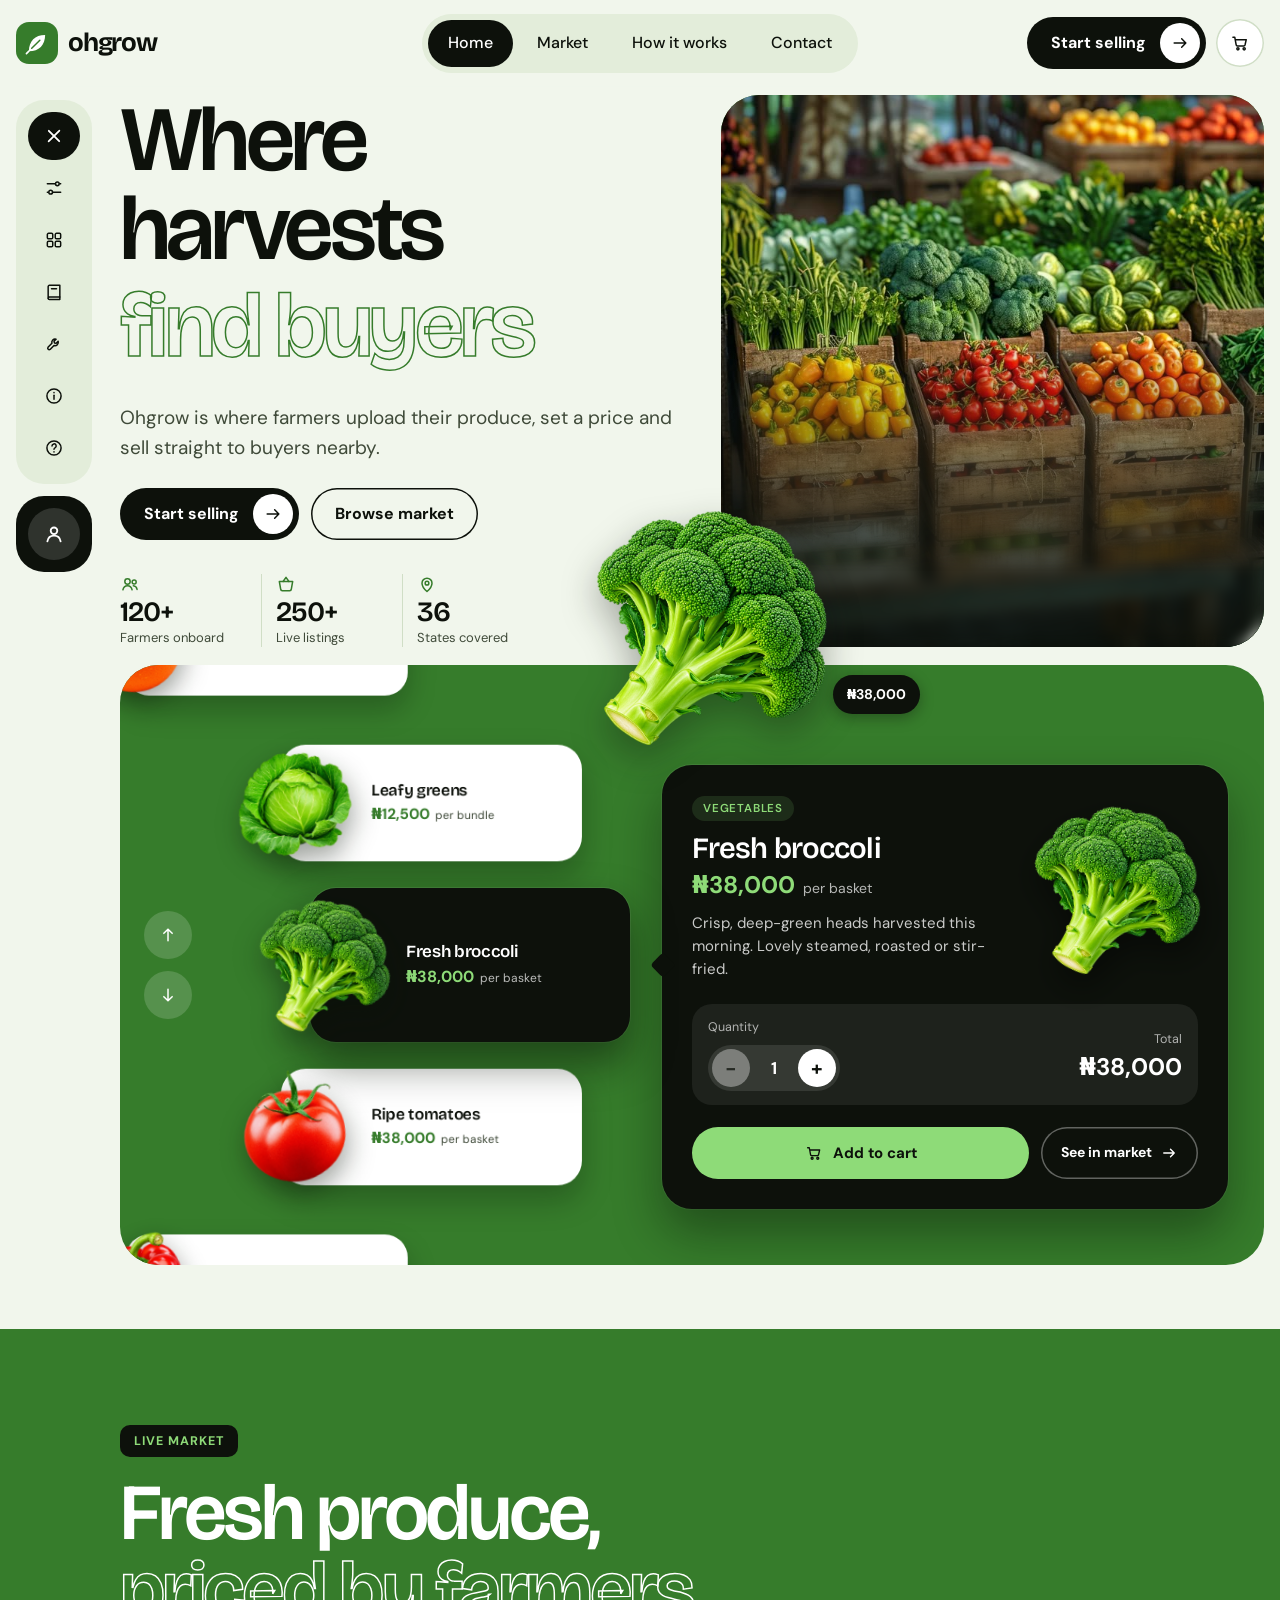
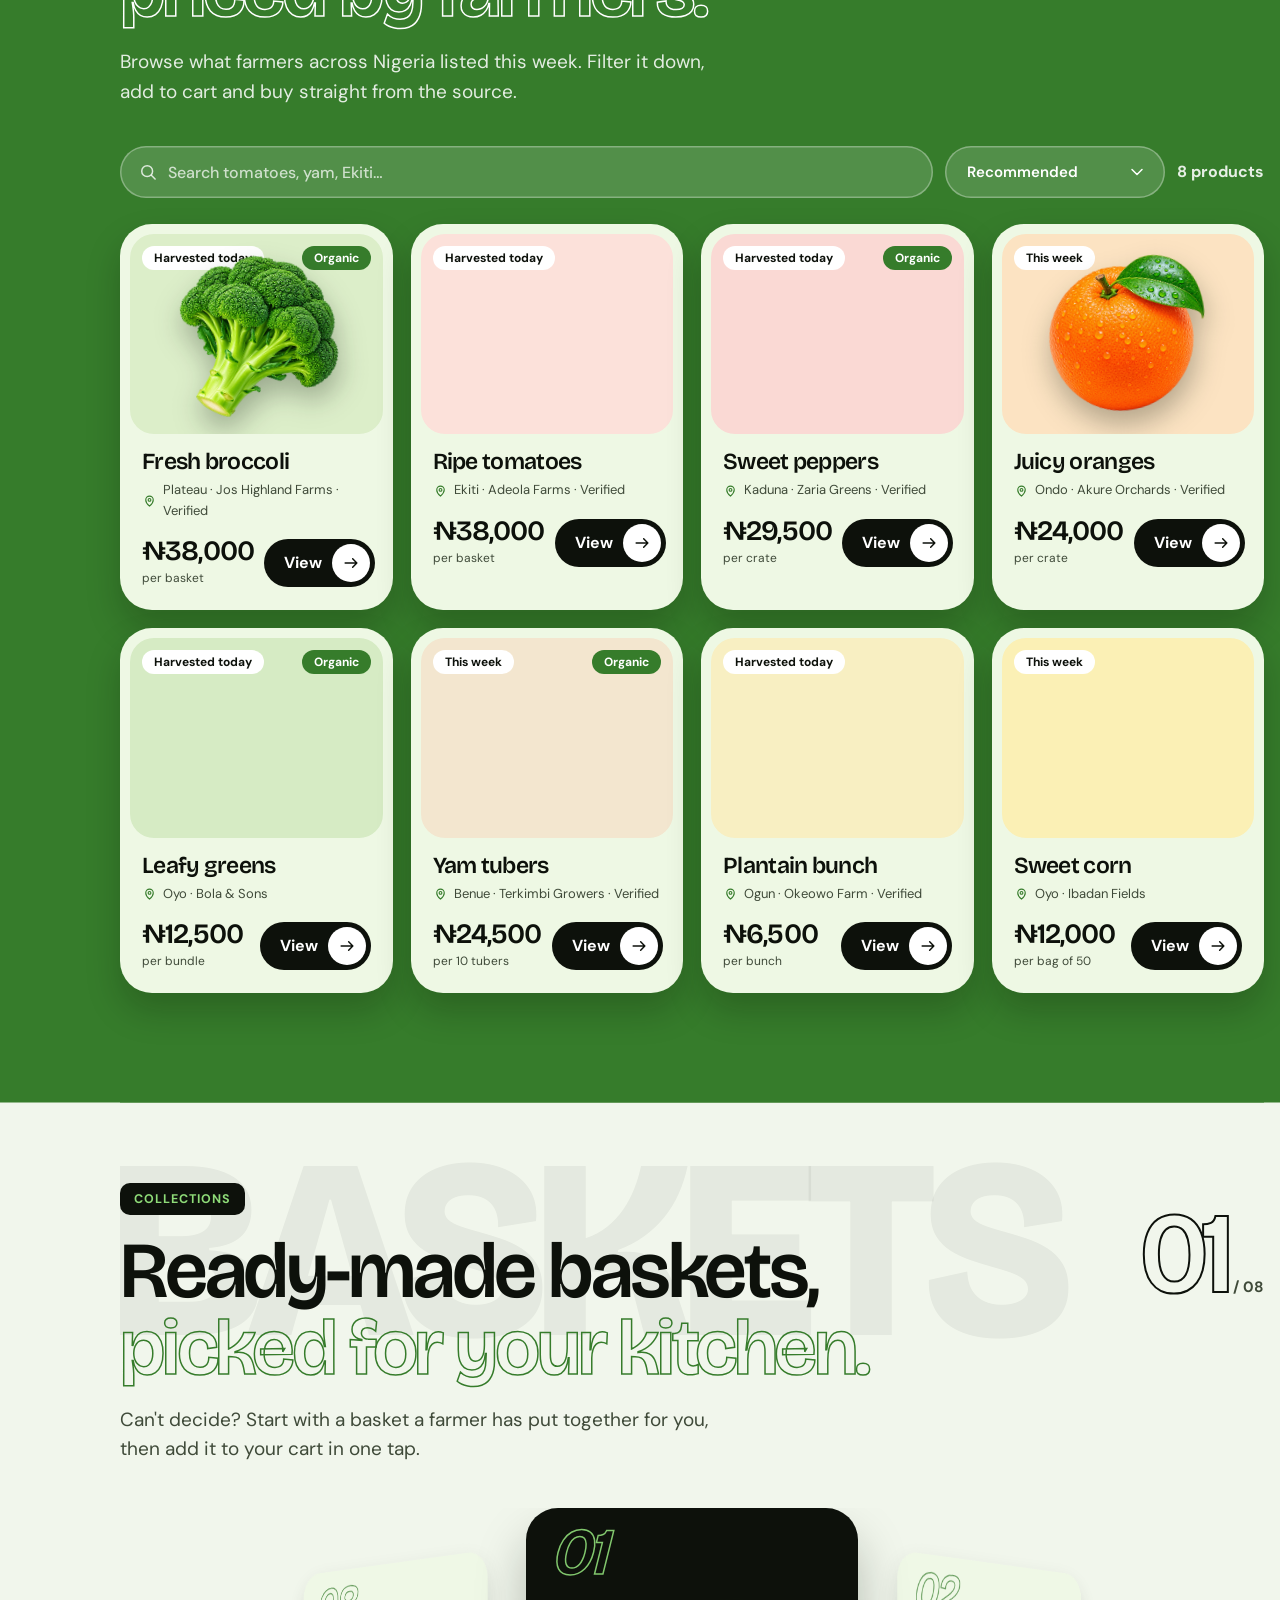
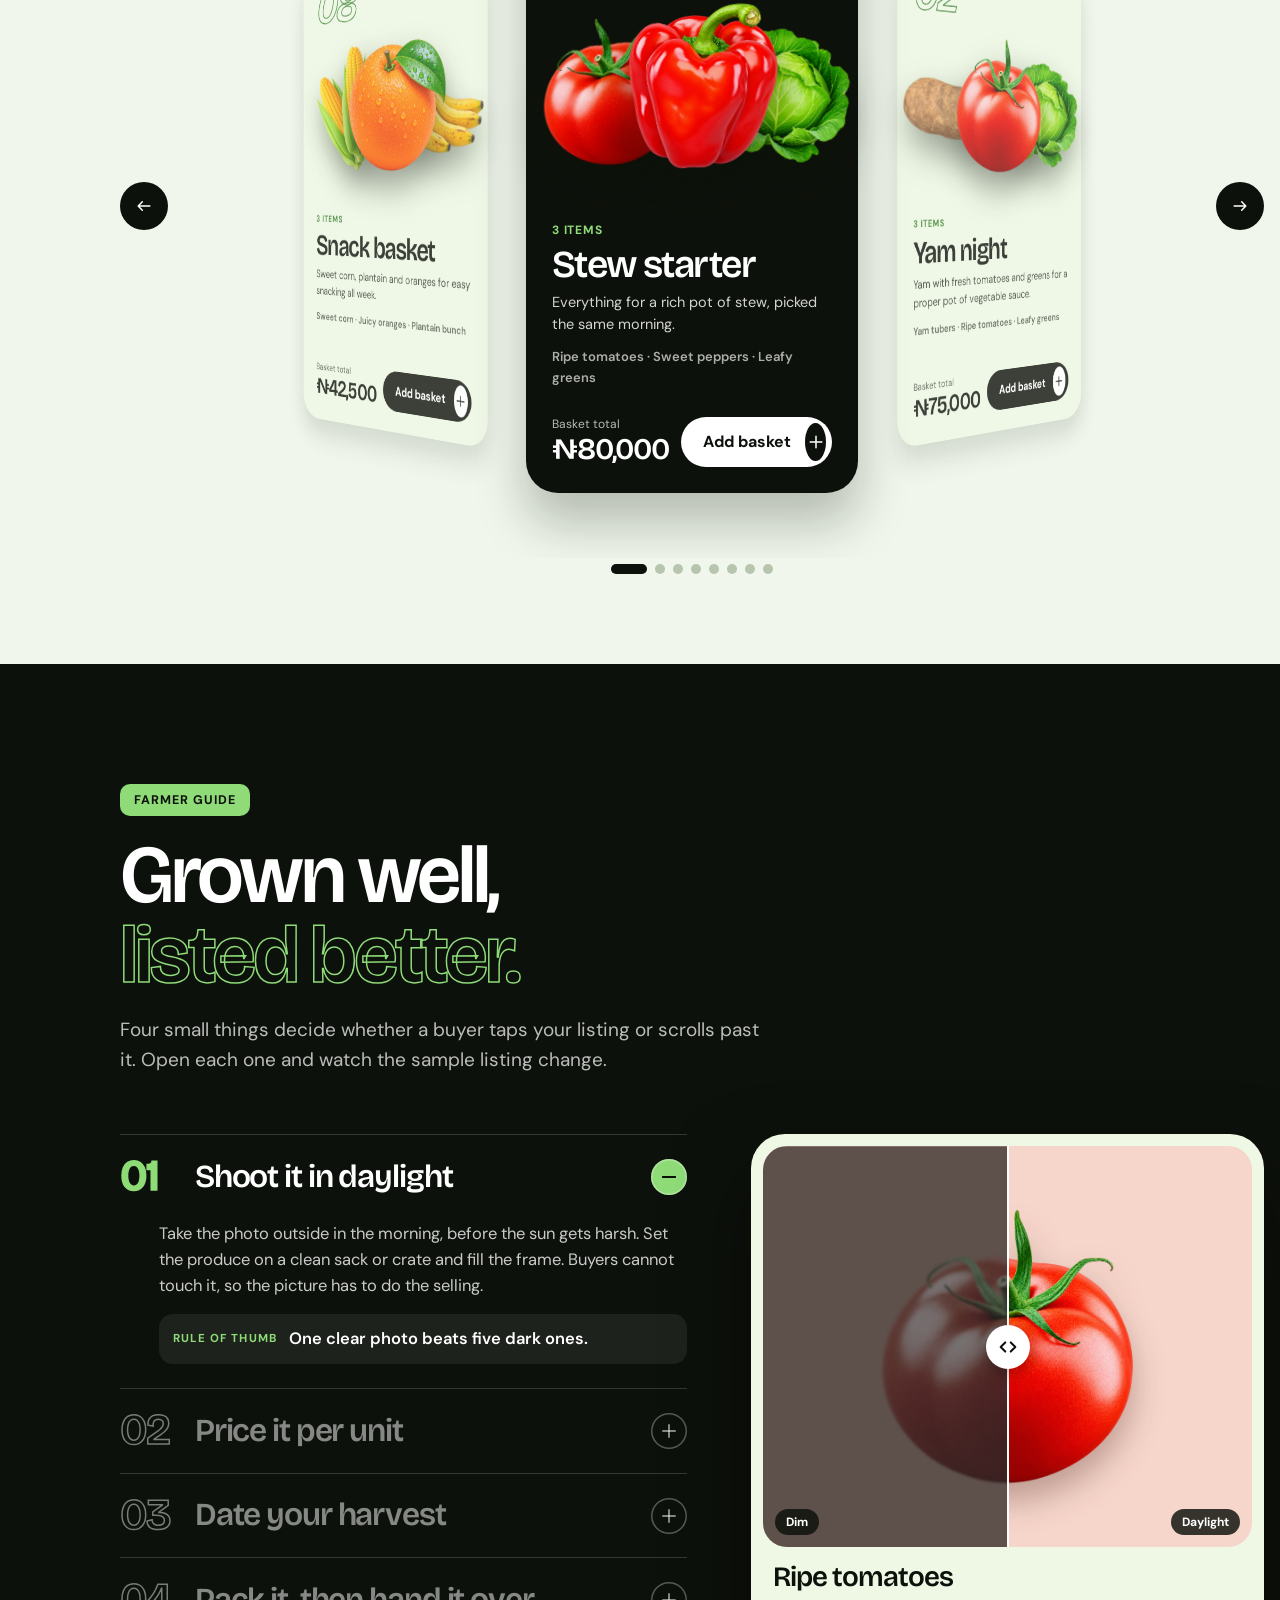
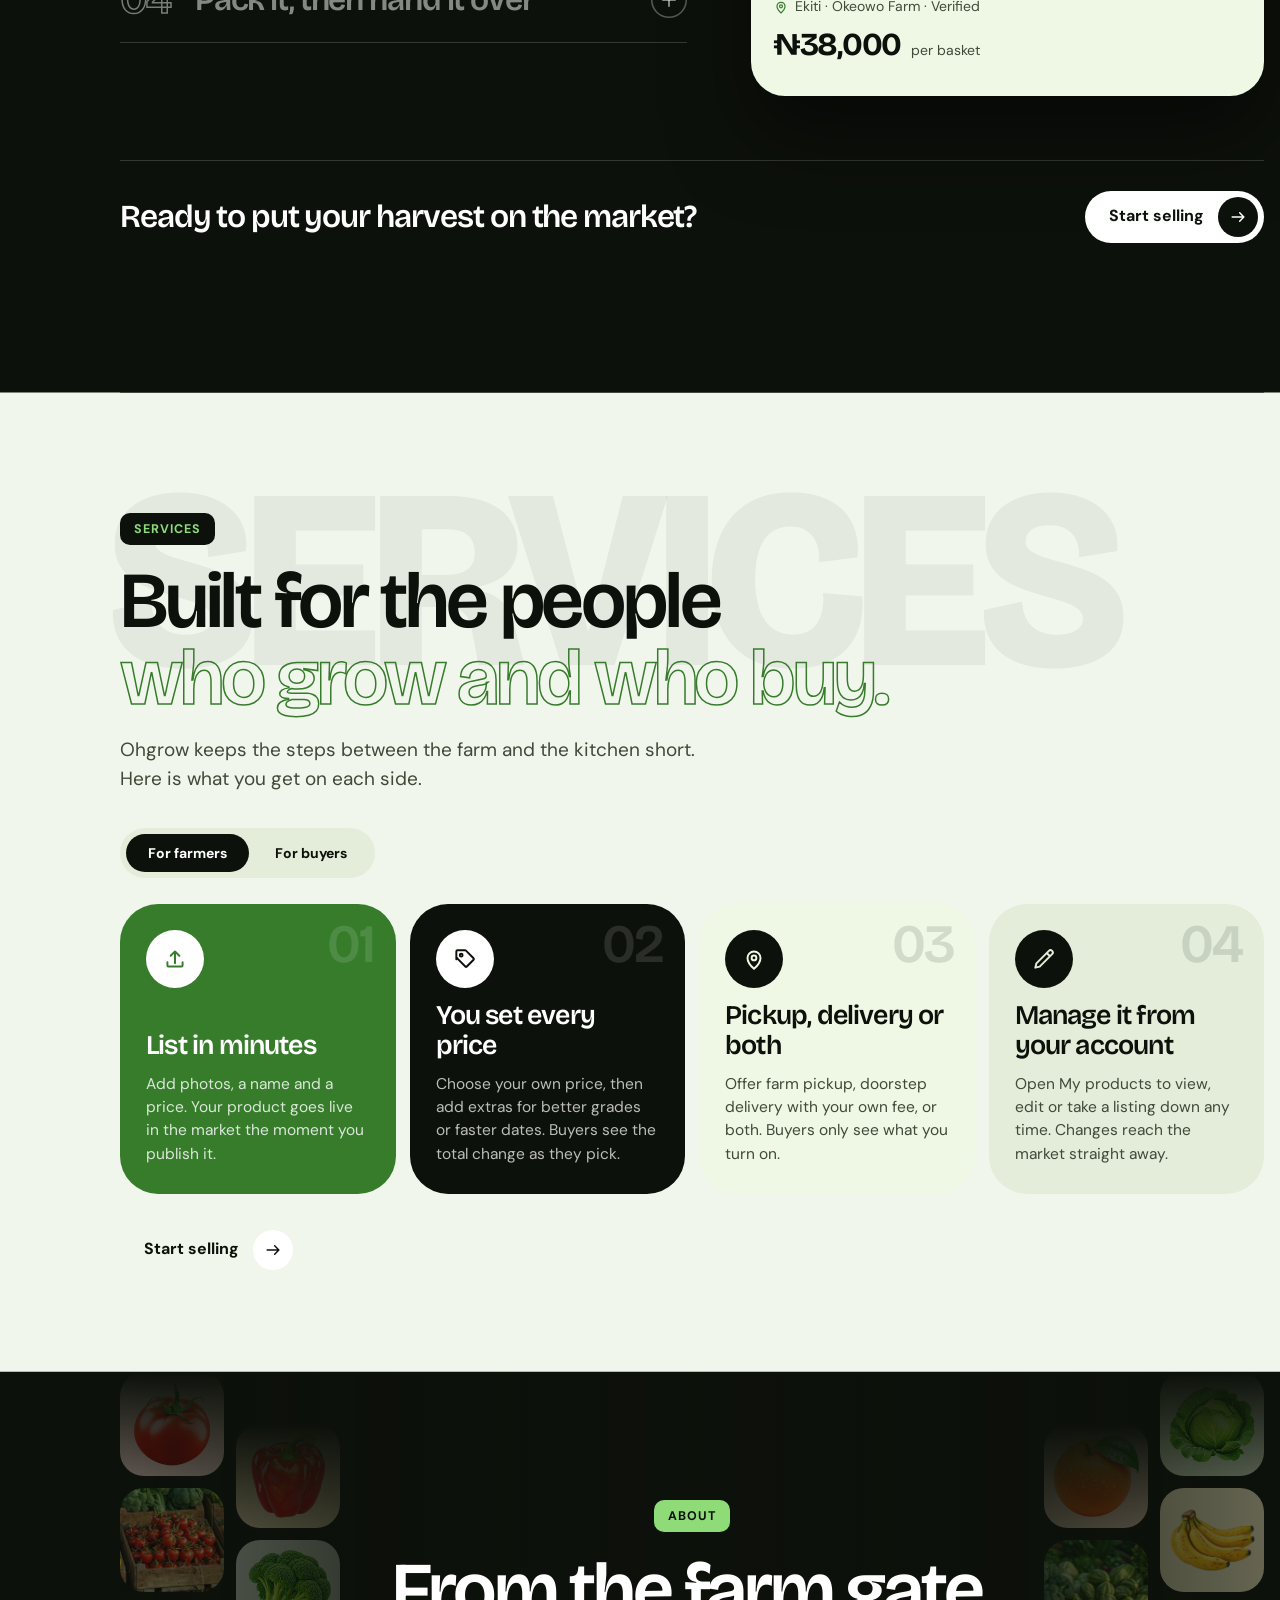
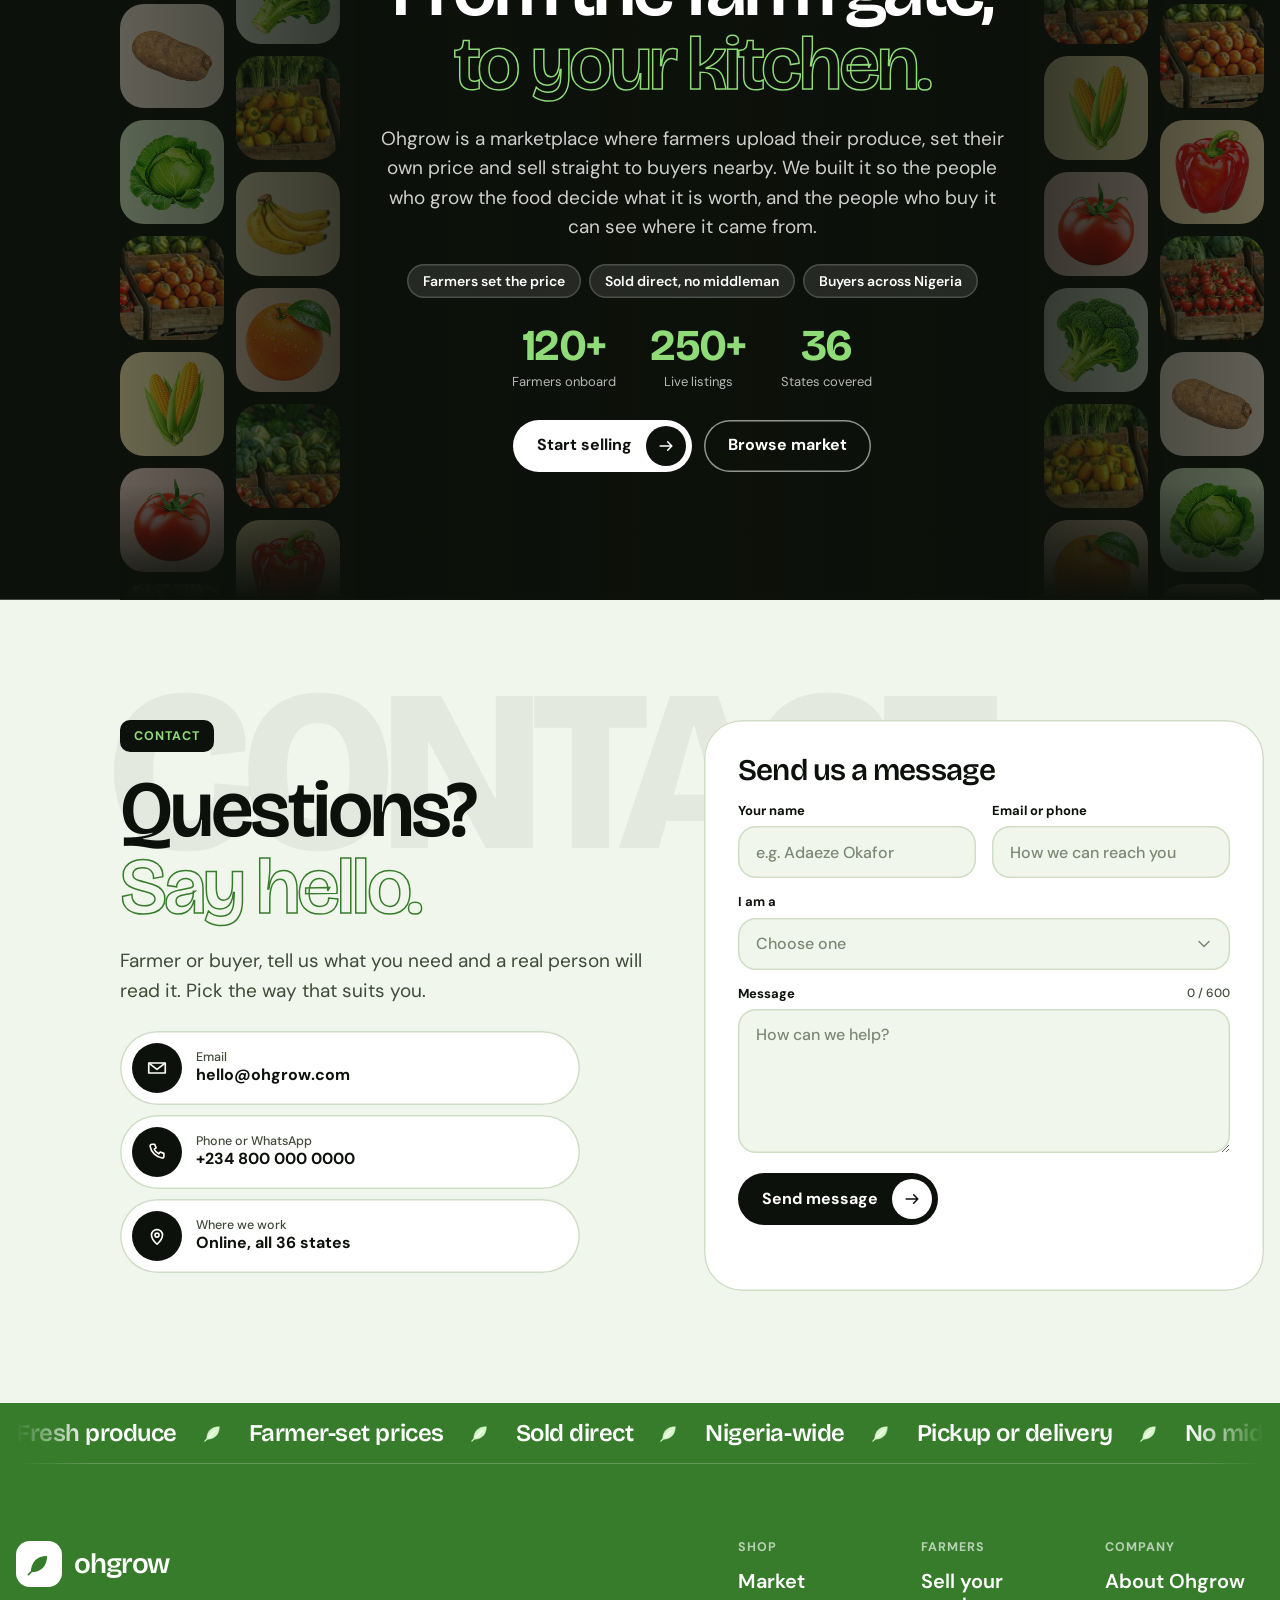
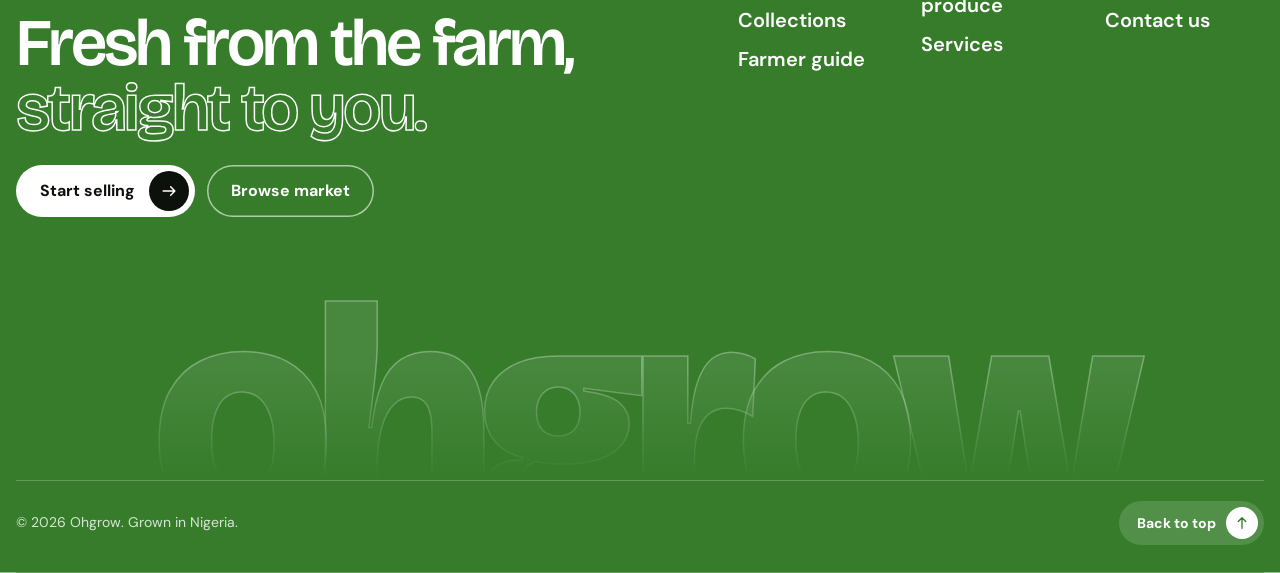
==== commit b82a478f: "Contact section (nav Contact goes to it) and a full-width footer: ticker, statement, link columns, c" ====
--- a/home.html
+++ b/home.html
@@ -7,22 +7,24 @@
   <link rel="preconnect" href="https://fonts.googleapis.com">
   <link rel="preconnect" href="https://fonts.gstatic.com" crossorigin>
   <link rel="stylesheet" href="https://fonts.googleapis.com/css2?family=Bricolage+Grotesque:opsz,wght@12..96,400..800&family=DM+Sans:wght@400;500;700&display=swap">
-  <link rel="stylesheet" href="css/base.css?v=70">
-  <link rel="stylesheet" href="css/components.css?v=70">
-  <link rel="stylesheet" href="css/layout.css?v=70">
-  <link rel="stylesheet" href="css/home.css?v=70">
-  <link rel="stylesheet" href="css/market.css?v=70">
-  <link rel="stylesheet" href="css/guide.css?v=70">
-  <link rel="stylesheet" href="css/services.css?v=70">
-  <link rel="stylesheet" href="css/about.css?v=70">
-  <link rel="stylesheet" href="css/auth.css?v=70">
+  <link rel="stylesheet" href="css/base.css?v=71">
+  <link rel="stylesheet" href="css/components.css?v=71">
+  <link rel="stylesheet" href="css/layout.css?v=71">
+  <link rel="stylesheet" href="css/home.css?v=71">
+  <link rel="stylesheet" href="css/market.css?v=71">
+  <link rel="stylesheet" href="css/guide.css?v=71">
+  <link rel="stylesheet" href="css/services.css?v=71">
+  <link rel="stylesheet" href="css/about.css?v=71">
+  <link rel="stylesheet" href="css/contact.css?v=71">
+  <link rel="stylesheet" href="css/footer.css?v=71">
+  <link rel="stylesheet" href="css/auth.css?v=71">
 </head>
 <body data-page="home">
   <div class="wrap">
-    <div data-include="components/header.html?v=70"></div>
+    <div data-include="components/header.html?v=71"></div>
 
     <div class="content">
-      <div data-include="components/side-rail.html?v=70"></div>
+      <div data-include="components/side-rail.html?v=71"></div>
 
       <main>
         <section id="home">
@@ -31,7 +33,7 @@
               <h1><span class="line"><span>Where harvests</span></span><span class="line"><span class="outline">find buyers</span></span></h1>
               <p>Ohgrow is where farmers upload their produce, set a price and sell straight to buyers nearby.</p>
               <div class="hero-btns">
-                <a class="btn btn-dark sell-cta" href="sell.html"><span class="lbl">Start selling</span><span class="ico"><svg class="i i-arr"><use href="assets/icons/sprite.svg?v=70#arrow"/></svg><svg class="i i-plus" aria-hidden="true"><use href="assets/icons/sprite.svg?v=70#plus"/></svg></span></a>
+                <a class="btn btn-dark sell-cta" href="sell.html"><span class="lbl">Start selling</span><span class="ico"><svg class="i i-arr"><use href="assets/icons/sprite.svg?v=71#arrow"/></svg><svg class="i i-plus" aria-hidden="true"><use href="assets/icons/sprite.svg?v=71#plus"/></svg></span></a>
                 <a class="btn btn-ghost" href="#market"><span>Browse market</span></a>
               </div>
             </div>
@@ -49,9 +51,9 @@
           <div class="trio">
 
             <div class="stats">
-              <div class="stat"><svg class="i"><use href="assets/icons/sprite.svg?v=70#users"/></svg><b data-count="120" data-suffix="+">120+</b><span>Farmers onboard</span></div>
-              <div class="stat"><svg class="i"><use href="assets/icons/sprite.svg?v=70#basket"/></svg><b data-count="250" data-suffix="+">250+</b><span>Live listings</span></div>
-              <div class="stat"><svg class="i"><use href="assets/icons/sprite.svg?v=70#pin"/></svg><b data-count="36">36</b><span>States covered</span></div>
+              <div class="stat"><svg class="i"><use href="assets/icons/sprite.svg?v=71#users"/></svg><b data-count="120" data-suffix="+">120+</b><span>Farmers onboard</span></div>
+              <div class="stat"><svg class="i"><use href="assets/icons/sprite.svg?v=71#basket"/></svg><b data-count="250" data-suffix="+">250+</b><span>Live listings</span></div>
+              <div class="stat"><svg class="i"><use href="assets/icons/sprite.svg?v=71#pin"/></svg><b data-count="36">36</b><span>States covered</span></div>
             </div>
           </div>
         </section>
@@ -62,39 +64,39 @@
               <img class="arc-pop arc-cut" src="assets/images/product-image.png" alt="" draggable="false">
               <h3>Fresh broccoli</h3>
               <p class="arc-price"><b>₦38,000</b><span>per basket</span></p>
-              <a class="arc-go" href="#market"><span>View</span><svg class="i"><use href="assets/icons/sprite.svg?v=70#arrow"/></svg></a>
+              <a class="arc-go" href="#market"><span>View</span><svg class="i"><use href="assets/icons/sprite.svg?v=71#arrow"/></svg></a>
             </article>
             <article class="arc-card" aria-label="Ripe tomatoes, ₦38,000" data-cat="Vegetables" data-desc="Firm, sun-ripened tomatoes picked at their best. Perfect for stews, sauces and salads.">
               <img class="arc-pop arc-cut" src="assets/images/tomato.png" alt="" draggable="false" onerror="var s=document.createElement('span');s.className='arc-pop arc-crop';s.style.backgroundPosition='50% 54%';s.setAttribute('aria-hidden','true');this.replaceWith(s)">
               <h3>Ripe tomatoes</h3>
               <p class="arc-price"><b>₦38,000</b><span>per basket</span></p>
-              <a class="arc-go" href="#market"><span>View</span><svg class="i"><use href="assets/icons/sprite.svg?v=70#arrow"/></svg></a>
+              <a class="arc-go" href="#market"><span>View</span><svg class="i"><use href="assets/icons/sprite.svg?v=71#arrow"/></svg></a>
             </article>
             <article class="arc-card" aria-label="Sweet peppers, ₦29,500" data-cat="Vegetables" data-desc="Bright, crunchy bell peppers with a sweet, mild flavour. Great in stir-fries and salads.">
               <img class="arc-pop arc-cut" src="assets/images/pepper.png" alt="" draggable="false" onerror="var s=document.createElement('span');s.className='arc-pop arc-crop';s.style.backgroundPosition='10.9% 52.6%';s.setAttribute('aria-hidden','true');this.replaceWith(s)">
               <h3>Sweet peppers</h3>
               <p class="arc-price"><b>₦29,500</b><span>per crate</span></p>
-              <a class="arc-go" href="#market"><span>View</span><svg class="i"><use href="assets/icons/sprite.svg?v=70#arrow"/></svg></a>
+              <a class="arc-go" href="#market"><span>View</span><svg class="i"><use href="assets/icons/sprite.svg?v=71#arrow"/></svg></a>
             </article>
             <article class="arc-card" aria-label="Juicy oranges, ₦24,000" data-cat="Fruits" data-desc="Sweet, juicy oranges packed with vitamin C. Peel and eat fresh, or squeeze for juice.">
               <img class="arc-pop arc-cut" src="assets/images/orange.png" alt="" draggable="false" onerror="var s=document.createElement('span');s.className='arc-pop arc-crop';s.style.backgroundPosition='86.5% 54%';s.setAttribute('aria-hidden','true');this.replaceWith(s)">
               <h3>Juicy oranges</h3>
               <p class="arc-price"><b>₦24,000</b><span>per crate</span></p>
-              <a class="arc-go" href="#market"><span>View</span><svg class="i"><use href="assets/icons/sprite.svg?v=70#arrow"/></svg></a>
+              <a class="arc-go" href="#market"><span>View</span><svg class="i"><use href="assets/icons/sprite.svg?v=71#arrow"/></svg></a>
             </article>
             <article class="arc-card" aria-label="Leafy greens, ₦12,500" data-cat="Leafy greens" data-desc="Fresh-cut leafy greens bundled the same day. Tender and ready for soups, salads and smoothies.">
               <img class="arc-pop arc-cut" src="assets/images/greens.png" alt="" draggable="false" onerror="var s=document.createElement('span');s.className='arc-pop arc-crop';s.style.backgroundPosition='76% 31.8%';s.setAttribute('aria-hidden','true');this.replaceWith(s)">
               <h3>Leafy greens</h3>
               <p class="arc-price"><b>₦12,500</b><span>per bundle</span></p>
-              <a class="arc-go" href="#market"><span>View</span><svg class="i"><use href="assets/icons/sprite.svg?v=70#arrow"/></svg></a>
+              <a class="arc-go" href="#market"><span>View</span><svg class="i"><use href="assets/icons/sprite.svg?v=71#arrow"/></svg></a>
             </article>
           </div>
           <div class="arc-nav">
-            <button class="circle arc-btn" id="arcPrev" type="button" aria-label="Previous (up)"><svg class="i" style="transform:rotate(-90deg)"><use href="assets/icons/sprite.svg?v=70#arrow"/></svg></button>
-            <button class="circle arc-btn" id="arcNext" type="button" aria-label="Next (down)"><svg class="i" style="transform:rotate(90deg)"><use href="assets/icons/sprite.svg?v=70#arrow"/></svg></button>
+            <button class="circle arc-btn" id="arcPrev" type="button" aria-label="Previous (up)"><svg class="i" style="transform:rotate(-90deg)"><use href="assets/icons/sprite.svg?v=71#arrow"/></svg></button>
+            <button class="circle arc-btn" id="arcNext" type="button" aria-label="Next (down)"><svg class="i" style="transform:rotate(90deg)"><use href="assets/icons/sprite.svg?v=71#arrow"/></svg></button>
           </div>
           <aside class="arc-detail" id="arcDetail" aria-label="Product details">
-            <button class="arc-back" id="arcBack" type="button" aria-label="Back to the carousel"><svg class="i"><use href="assets/icons/sprite.svg?v=70#back"/></svg></button>
+            <button class="arc-back" id="arcBack" type="button" aria-label="Back to the carousel"><svg class="i"><use href="assets/icons/sprite.svg?v=71#back"/></svg></button>
             <div class="ad-body" id="adBody">
               <div class="ad-top">
                 <div class="ad-info">
@@ -117,8 +119,8 @@
                 <p class="ad-total"><span class="ad-lbl">Total</span><b id="adTotal"></b></p>
               </div>
               <div class="ad-actions">
-                <button class="ad-add" id="adAdd" type="button"><svg class="i"><use href="assets/icons/sprite.svg?v=70#cart"/></svg><span>Add to cart</span></button>
-                <a class="ad-more" href="#market"><span>See in market</span><svg class="i"><use href="assets/icons/sprite.svg?v=70#arrow"/></svg></a>
+                <button class="ad-add" id="adAdd" type="button"><svg class="i"><use href="assets/icons/sprite.svg?v=71#cart"/></svg><span>Add to cart</span></button>
+                <a class="ad-more" href="#market"><span>See in market</span><svg class="i"><use href="assets/icons/sprite.svg?v=71#arrow"/></svg></a>
               </div>
             </div>
           </aside>
@@ -132,9 +134,9 @@
               <p>Browse what farmers across Nigeria listed this week. Filter it down, add to cart and buy straight from the source.</p>
             </div>
             <div class="m-bar">
-              <label class="m-search"><svg class="i"><use href="assets/icons/sprite.svg?v=70#search"/></svg><input id="mSearch" type="search" placeholder="Search tomatoes, yam, Ekiti…" autocomplete="off" aria-label="Search produce"></label>
+              <label class="m-search"><svg class="i"><use href="assets/icons/sprite.svg?v=71#search"/></svg><input id="mSearch" type="search" placeholder="Search tomatoes, yam, Ekiti…" autocomplete="off" aria-label="Search produce"></label>
               <select class="m-sort" id="mSort" aria-label="Sort products"><option value="rec">Recommended</option><option value="low">Price: low to high</option><option value="high">Price: high to low</option><option value="fresh">Freshest first</option></select>
-              <button class="m-fbtn" type="button" id="openFilters"><svg class="i"><use href="assets/icons/sprite.svg?v=70#filter"/></svg>Filters</button>
+              <button class="m-fbtn" type="button" id="openFilters"><svg class="i"><use href="assets/icons/sprite.svg?v=71#filter"/></svg>Filters</button>
               <span class="m-count" id="mCount"></span>
             </div>
             <div class="m-grid" id="mGrid" aria-live="polite"></div>
@@ -151,9 +153,9 @@
           </div>
           <div class="co-grid" id="coGrid"></div>
           <div class="co-ctrl" id="coCtrl">
-            <button class="co-arr" id="coPrev" type="button" aria-label="Previous basket"><svg class="i"><use href="assets/icons/sprite.svg?v=70#back"/></svg></button>
+            <button class="co-arr" id="coPrev" type="button" aria-label="Previous basket"><svg class="i"><use href="assets/icons/sprite.svg?v=71#back"/></svg></button>
             <div class="co-dots" id="coDots"></div>
-            <button class="co-arr" id="coNext" type="button" aria-label="Next basket"><svg class="i"><use href="assets/icons/sprite.svg?v=70#arrow"/></svg></button>
+            <button class="co-arr" id="coNext" type="button" aria-label="Next basket"><svg class="i"><use href="assets/icons/sprite.svg?v=71#arrow"/></svg></button>
           </div>
         </section>
         <section id="guide" data-tone="dark" aria-labelledby="gTitle">
@@ -207,7 +209,7 @@
                 </div>
                 <div class="g-info">
                   <h3>Ripe tomatoes</h3>
-                  <p class="g-meta"><svg class="i"><use href="assets/icons/sprite.svg?v=70#pin"/></svg>Ekiti · Okeowo Farm · Verified</p>
+                  <p class="g-meta"><svg class="i"><use href="assets/icons/sprite.svg?v=71#pin"/></svg>Ekiti · Okeowo Farm · Verified</p>
                   <div class="g-price"><b id="gPrice">₦38,000</b><small id="gUnit">per basket</small></div>
                 </div>
                 <div class="g-tools">
@@ -226,7 +228,7 @@
 
           <div class="g-cta">
             <p>Ready to put your harvest on the market?</p>
-            <a class="btn sell-cta" href="sell.html"><span class="lbl">Start selling</span><span class="ico"><svg class="i i-arr"><use href="assets/icons/sprite.svg?v=70#arrow"/></svg><svg class="i i-plus" aria-hidden="true"><use href="assets/icons/sprite.svg?v=70#plus"/></svg></span></a>
+            <a class="btn sell-cta" href="sell.html"><span class="lbl">Start selling</span><span class="ico"><svg class="i i-arr"><use href="assets/icons/sprite.svg?v=71#arrow"/></svg><svg class="i i-plus" aria-hidden="true"><use href="assets/icons/sprite.svg?v=71#plus"/></svg></span></a>
           </div>
         </section>
         <section id="services" aria-labelledby="svTitle">
@@ -245,25 +247,25 @@
             <div class="sv-grid" id="svFarm" role="tabpanel" aria-labelledby="svFarmTab">
               <article class="sv-card" data-tone="green" style="--i:0">
                 <span class="sv-n" aria-hidden="true">01</span>
-                <span class="sv-ic"><svg class="i"><use href="assets/icons/sprite.svg?v=70#upload"/></svg></span>
+                <span class="sv-ic"><svg class="i"><use href="assets/icons/sprite.svg?v=71#upload"/></svg></span>
                 <h3>List in minutes</h3>
                 <p>Add photos, a name and a price. Your product goes live in the market the moment you publish it.</p>
               </article>
               <article class="sv-card" data-tone="dark" style="--i:1">
                 <span class="sv-n" aria-hidden="true">02</span>
-                <span class="sv-ic"><svg class="i"><use href="assets/icons/sprite.svg?v=70#price"/></svg></span>
+                <span class="sv-ic"><svg class="i"><use href="assets/icons/sprite.svg?v=71#price"/></svg></span>
                 <h3>You set every price</h3>
                 <p>Choose your own price, then add extras for better grades or faster dates. Buyers see the total change as they pick.</p>
               </article>
               <article class="sv-card" data-tone="light" style="--i:2">
                 <span class="sv-n" aria-hidden="true">03</span>
-                <span class="sv-ic"><svg class="i"><use href="assets/icons/sprite.svg?v=70#pin"/></svg></span>
+                <span class="sv-ic"><svg class="i"><use href="assets/icons/sprite.svg?v=71#pin"/></svg></span>
                 <h3>Pickup, delivery or both</h3>
                 <p>Offer farm pickup, doorstep delivery with your own fee, or both. Buyers only see what you turn on.</p>
               </article>
               <article class="sv-card" data-tone="soft" style="--i:3">
                 <span class="sv-n" aria-hidden="true">04</span>
-                <span class="sv-ic"><svg class="i"><use href="assets/icons/sprite.svg?v=70#pen"/></svg></span>
+                <span class="sv-ic"><svg class="i"><use href="assets/icons/sprite.svg?v=71#pen"/></svg></span>
                 <h3>Manage it from your account</h3>
                 <p>Open My products to view, edit or take a listing down any time. Changes reach the market straight away.</p>
               </article>
@@ -271,32 +273,32 @@
             <div class="sv-grid" id="svBuy" role="tabpanel" aria-labelledby="svBuyTab" hidden>
               <article class="sv-card" data-tone="green" style="--i:0">
                 <span class="sv-n" aria-hidden="true">01</span>
-                <span class="sv-ic"><svg class="i"><use href="assets/icons/sprite.svg?v=70#search"/></svg></span>
+                <span class="sv-ic"><svg class="i"><use href="assets/icons/sprite.svg?v=71#search"/></svg></span>
                 <h3>Find it fast</h3>
                 <p>Search by name, then filter by category, state, price or organic. Sort by what matters to you.</p>
               </article>
               <article class="sv-card" data-tone="dark" style="--i:1">
                 <span class="sv-n" aria-hidden="true">02</span>
-                <span class="sv-ic"><svg class="i"><use href="assets/icons/sprite.svg?v=70#collection"/></svg></span>
+                <span class="sv-ic"><svg class="i"><use href="assets/icons/sprite.svg?v=71#collection"/></svg></span>
                 <h3>Ready-made baskets</h3>
                 <p>Start with a basket a farmer put together and add it to your cart in one tap.</p>
               </article>
               <article class="sv-card" data-tone="light" style="--i:2">
                 <span class="sv-n" aria-hidden="true">03</span>
-                <span class="sv-ic"><svg class="i"><use href="assets/icons/sprite.svg?v=70#price"/></svg></span>
+                <span class="sv-ic"><svg class="i"><use href="assets/icons/sprite.svg?v=71#price"/></svg></span>
                 <h3>See the real price</h3>
                 <p>Pick the quality, delivery and the day you need it. The price updates with each choice, delivery included.</p>
               </article>
               <article class="sv-card" data-tone="soft" style="--i:3">
                 <span class="sv-n" aria-hidden="true">04</span>
-                <span class="sv-ic"><svg class="i"><use href="assets/icons/sprite.svg?v=70#basket"/></svg></span>
+                <span class="sv-ic"><svg class="i"><use href="assets/icons/sprite.svg?v=71#basket"/></svg></span>
                 <h3>Buy from the source</h3>
                 <p>Prices are set by the farmers who grew the produce, with no middleman in between.</p>
               </article>
             </div>
           </div>
           <div class="sv-cta">
-            <a class="btn sell-cta" id="svSell" href="sell.html"><span class="lbl">Start selling</span><span class="ico"><svg class="i i-arr"><use href="assets/icons/sprite.svg?v=70#arrow"/></svg><svg class="i i-plus" aria-hidden="true"><use href="assets/icons/sprite.svg?v=70#plus"/></svg></span></a>
+            <a class="btn sell-cta" id="svSell" href="sell.html"><span class="lbl">Start selling</span><span class="ico"><svg class="i i-arr"><use href="assets/icons/sprite.svg?v=71#arrow"/></svg><svg class="i i-plus" aria-hidden="true"><use href="assets/icons/sprite.svg?v=71#plus"/></svg></span></a>
             <a class="btn btn-ghost" id="svBrowse" href="#market" hidden><span>Browse market</span></a>
           </div>
         </section>
@@ -323,24 +325,60 @@
               <div><b>36</b><span>States covered</span></div>
             </div>
             <div class="ab-btns">
-              <a class="btn sell-cta" href="sell.html"><span class="lbl">Start selling</span><span class="ico"><svg class="i i-arr"><use href="assets/icons/sprite.svg?v=70#arrow"/></svg><svg class="i i-plus" aria-hidden="true"><use href="assets/icons/sprite.svg?v=70#plus"/></svg></span></a>
+              <a class="btn sell-cta" href="sell.html"><span class="lbl">Start selling</span><span class="ico"><svg class="i i-arr"><use href="assets/icons/sprite.svg?v=71#arrow"/></svg><svg class="i i-plus" aria-hidden="true"><use href="assets/icons/sprite.svg?v=71#plus"/></svg></span></a>
               <a class="btn btn-ghost" href="#market"><span>Browse market</span></a>
+            </div>
+          </div>
+        </section>
+        <section id="contact" aria-labelledby="ctTitle">
+          <div class="ct-grid">
+            <div class="ct-info">
+              <span class="ct-ghost" aria-hidden="true">Contact</span>
+              <span class="ct-eyebrow">Contact</span>
+              <h2 id="ctTitle"><span>Questions?</span><span class="outline">Say hello.</span></h2>
+              <p>Farmer or buyer, tell us what you need and a real person will read it. Pick the way that suits you.</p>
+              <ul class="ct-ways">
+                <li><a href="mailto:hello@ohgrow.com"><span class="ct-ic"><svg class="i"><use href="assets/icons/sprite.svg?v=71#mail"/></svg></span><span><em>Email</em><b>hello@ohgrow.com</b></span></a></li>
+                <li><a href="tel:+2348000000000"><span class="ct-ic"><svg class="i"><use href="assets/icons/sprite.svg?v=71#phone"/></svg></span><span><em>Phone or WhatsApp</em><b>+234 800 000 0000</b></span></a></li>
+                <li><div><span class="ct-ic"><svg class="i"><use href="assets/icons/sprite.svg?v=71#pin"/></svg></span><span><em>Where we work</em><b>Online, all 36 states</b></span></div></li>
+              </ul>
+            </div>
+            <form class="ct-form" id="ctForm" novalidate>
+              <h3>Send us a message</h3>
+              <div class="ct-row">
+                <label class="ct-f"><span class="ct-l">Your name</span><input name="name" type="text" autocomplete="name" placeholder="e.g. Adaeze Okafor" maxlength="60" required><small class="ct-err" role="alert" hidden></small></label>
+                <label class="ct-f"><span class="ct-l">Email or phone</span><input name="reach" type="text" autocomplete="email" placeholder="How we can reach you" maxlength="80" required><small class="ct-err" role="alert" hidden></small></label>
+              </div>
+              <div class="ct-f"><span class="ct-l">I am a</span>
+                <select name="role" aria-label="I am a" required><option value="" disabled selected>Choose one</option><option>Farmer</option><option>Buyer</option><option>Something else</option></select>
+                <small class="ct-err" role="alert" hidden></small></div>
+              <label class="ct-f"><span class="ct-l">Message <em id="ctCount">0 / 600</em></span><textarea name="msg" rows="5" maxlength="600" placeholder="How can we help?" required></textarea><small class="ct-err" role="alert" hidden></small></label>
+              <button class="btn btn-dark ct-send" type="submit"><span class="lbl">Send message</span><span class="ico"><svg class="i"><use href="assets/icons/sprite.svg?v=71#arrow"/></svg></span></button>
+              <p class="ct-note" id="ctNote" role="status" aria-live="polite"></p>
+            </form>
+            <div class="ct-done" id="ctDone" hidden>
+              <span class="ct-ic big"><svg class="i"><use href="assets/icons/sprite.svg?v=71#chat"/></svg></span>
+              <h3>Message received</h3>
+              <p>Thanks. We will reply using the contact you gave us.</p>
+              <button class="btn btn-ghost" id="ctAgain" type="button"><span>Send another</span></button>
             </div>
           </div>
         </section>
       </main>
     </div>
+    <div data-include="components/footer.html?v=71"></div>
   </div>
 
-  <div data-include="components/mobile-dock.html?v=70"></div>
-  <div data-include="components/mobile-panel.html?v=70"></div>
-  <div data-include="components/auth-dialog.html?v=70"></div>
-
-  <script src="js/main.js?v=70"></script>
-  <script src="js/layout.js?v=70"></script>
-  <script src="js/auth.js?v=70"></script>
-  <script src="js/home.js?v=70"></script>
-  <script src="js/market.js?v=70"></script>
-  <script src="js/guide.js?v=70"></script>
+  <div data-include="components/mobile-dock.html?v=71"></div>
+  <div data-include="components/mobile-panel.html?v=71"></div>
+  <div data-include="components/auth-dialog.html?v=71"></div>
+
+  <script src="js/main.js?v=71"></script>
+  <script src="js/layout.js?v=71"></script>
+  <script src="js/auth.js?v=71"></script>
+  <script src="js/home.js?v=71"></script>
+  <script src="js/market.js?v=71"></script>
+  <script src="js/guide.js?v=71"></script>
+  <script src="js/contact.js?v=71"></script>
 </body>
 </html>
--- a/css/contact.css
+++ b/css/contact.css
@@ -0,0 +1,48 @@
+/* Contact: who we are reachable by, and a short message form */
+#contact{position:relative;padding:clamp(84px,10vw,120px) 0 clamp(72px,9vw,112px)}
+.ct-grid{display:grid;gap:clamp(28px,4vw,56px);grid-template-columns:minmax(0,1fr)}
+.ct-info{position:relative;display:grid;gap:20px;justify-items:start;align-content:start}
+.ct-ghost{display:none}
+.ct-eyebrow{display:inline-block;padding:10px 14px;border-radius:10px;background:var(--ink);color:#8EDB78;font:700 12.5px/1 var(--font-body);letter-spacing:.08em;text-transform:uppercase}
+#contact h2{font:600 clamp(42px,6.2vw,84px)/.97 var(--font-display);letter-spacing:-.04em}
+#contact h2 span{display:block}
+.ct-info p{max-width:44ch;font-size:clamp(16px,1.5vw,19px);color:var(--ink2)}
+.ct-ways{display:grid;gap:10px;width:100%;max-width:460px;margin:6px 0 0;padding:0;list-style:none}
+.ct-ways a,.ct-ways li>div{display:flex;align-items:center;gap:14px;padding:12px 18px 12px 12px;border-radius:999px;background:var(--surface);box-shadow:inset 0 0 0 1.5px var(--line);transition:background .3s,transform .45s var(--ease),box-shadow .3s}
+.ct-ways a:hover{background:var(--soft);transform:translateX(6px)}
+.ct-ways em{display:block;font:500 12.5px/1.2 var(--font-body);font-style:normal;color:var(--ink2)}
+.ct-ways b{display:block;font:700 16px/1.25 var(--font-body);overflow-wrap:anywhere}
+.ct-ic{flex:none;display:grid;place-items:center;width:50px;height:50px;border-radius:50%;background:var(--ink);color:#fff;transition:background .3s,transform .45s var(--ease)}
+.ct-ic .i{width:22px;height:22px}
+.ct-ways a:hover .ct-ic{background:var(--green);transform:rotate(-8deg)}
+
+.ct-form,.ct-done{display:grid;gap:16px;padding:clamp(22px,3vw,34px);border-radius:38px;background:var(--surface);box-shadow:inset 0 0 0 1.5px var(--line)}
+.ct-form[hidden],.ct-done[hidden]{display:none}
+.ct-form h3,.ct-done h3{font:600 clamp(24px,2.6vw,30px)/1.1 var(--font-display);letter-spacing:-.03em}
+.ct-row{display:grid;gap:16px;grid-template-columns:minmax(0,1fr)}
+.ct-f{display:grid;gap:8px;align-content:start;min-width:0}
+.ct-l{display:flex;justify-content:space-between;gap:8px;font:700 13px/1.2 var(--font-body)}
+.ct-l em{font:500 12px/1.2 var(--font-body);font-style:normal;color:var(--ink2)}
+.ct-f input,.ct-f textarea{width:100%;height:52px;padding:0 18px;border:0;border-radius:18px;background:var(--bg);color:var(--ink);font:500 16px/1.2 var(--font-body);box-shadow:inset 0 0 0 1.5px var(--line);transition:box-shadow .25s,background .25s;appearance:none;-webkit-appearance:none}
+.ct-f textarea{height:auto;min-height:130px;padding:14px 18px;resize:vertical;line-height:1.45}
+.ct-f input::placeholder,.ct-f textarea::placeholder{color:#7C8775}
+.ct-f input:focus,.ct-f textarea:focus{outline:none;background:#fff;box-shadow:inset 0 0 0 2px var(--green)}
+.ct-f .dd-btn{height:52px;padding:0 16px 0 18px;border-radius:18px;background:var(--bg);font:500 16px/1.2 var(--font-body);box-shadow:inset 0 0 0 1.5px var(--line)}
+.ct-f .dd-btn:hover{background:#fff}
+.ct-f .dd.open .dd-btn,.ct-f .dd-btn:focus-visible{background:#fff;box-shadow:inset 0 0 0 2px var(--green);outline:none}
+.ct-f .dd-menu{border-radius:22px}
+.ct-err{color:#D8452F;font:600 12.5px/1.3 var(--font-body)}
+.ct-err[hidden]{display:none}
+.ct-f.has-err input,.ct-f.has-err textarea,.ct-f.has-err .dd-btn{box-shadow:inset 0 0 0 2px #D8452F}
+.ct-send{justify-self:start;margin-top:4px}
+.ct-send.is-busy{opacity:.7;pointer-events:none}
+.ct-note{min-height:1.2em;margin:0;font:600 13px/1.3 var(--font-body);color:#D8452F}
+.ct-done{justify-items:start;align-content:center;min-height:320px}
+.ct-ic.big{width:64px;height:64px;background:var(--green)}
+.ct-done p{color:var(--ink2);max-width:36ch}
+
+@media (min-width:700px){.ct-row{grid-template-columns:repeat(2,minmax(0,1fr))}}
+@media (min-width:900px){.ct-grid{grid-template-columns:minmax(0,1fr) minmax(0,1.05fr);align-items:start}}
+@media (min-width:1100px){
+  .ct-ghost{display:block;position:absolute;z-index:-1;left:-.05em;top:-40px;font:800 clamp(150px,18vw,260px)/.8 var(--font-display);letter-spacing:-.05em;text-transform:uppercase;color:rgba(13,17,11,.055);white-space:nowrap;pointer-events:none}
+}
--- a/css/footer.css
+++ b/css/footer.css
@@ -0,0 +1,54 @@
+/* Footer: full width, solid green, a sliding ticker, big statement, link columns and an oversized wordmark cropped at the bottom */
+.ft{position:relative;isolation:isolate;color:#fff;margin-top:0}
+.ft::before{content:"";position:absolute;inset:0;z-index:-1;background:var(--green);box-shadow:0 0 0 100vmax var(--green);clip-path:inset(0 -100vmax)}
+.ft-tick{overflow:hidden;padding:18px 0;border-bottom:1.5px solid rgba(255,255,255,.22);-webkit-mask-image:linear-gradient(90deg,transparent,#000 6%,#000 94%,transparent);mask-image:linear-gradient(90deg,transparent,#000 6%,#000 94%,transparent)}
+.ft-tick-track{display:flex;align-items:center;gap:26px;width:max-content;animation:ftTick 42s linear infinite}
+.ft-tick-track span{font:600 clamp(18px,2vw,24px)/1 var(--font-display);letter-spacing:-.02em;white-space:nowrap}
+.ft-tick-track .i{width:20px;height:20px;color:#D6F5C9;flex:none}
+@keyframes ftTick{to{transform:translateX(calc(-50% - 13px))}}
+
+.ft-in{padding-top:clamp(44px,6vw,80px)}
+.ft-top{display:grid;gap:clamp(36px,5vw,64px);grid-template-columns:minmax(0,1fr)}
+.ft-lead{display:grid;gap:24px;justify-items:start;align-content:start}
+.ft-brand{display:inline-flex;align-items:center;gap:12px}
+.ft-brand .tile{display:grid;place-items:center;width:46px;height:46px;border-radius:14px;background:#fff;color:var(--green)}
+.ft-brand .tile svg{width:26px;height:26px}
+.ft-brand .word{font:600 28px/1 var(--font-display);letter-spacing:-.04em}
+.ft-lead h2{font:600 clamp(36px,5.2vw,68px)/.98 var(--font-display);letter-spacing:-.04em}
+.ft-lead h2 span{display:block}
+.ft-lead h2 .outline{-webkit-text-stroke-color:#fff}
+@supports not (-webkit-text-stroke:1px #000){.ft-lead h2 .outline{color:#fff}}
+.ft-btns{display:flex;flex-wrap:wrap;gap:12px}
+.ft .btn{background:#fff;color:var(--ink)}
+.ft .btn .ico{background:var(--ink);color:#fff}
+.ft .btn:hover{color:#fff}
+.ft .btn::before{background:var(--ink)}
+.ft .btn-ghost{background:transparent;color:#fff;box-shadow:inset 0 0 0 1.5px rgba(255,255,255,.6)}
+.ft .btn-ghost:hover{box-shadow:inset 0 0 0 1.5px var(--ink)}
+.ft-cols{display:grid;grid-template-columns:repeat(2,minmax(0,1fr));gap:34px 24px;align-content:start}
+.ft-cols h3{margin:0 0 16px;font:700 12.5px/1 var(--font-body);letter-spacing:.08em;text-transform:uppercase;color:rgba(255,255,255,.65)}
+.ft-cols ul{display:grid;gap:12px;margin:0;padding:0;list-style:none}
+.ft-cols a{position:relative;display:inline-block;font:600 clamp(17px,1.6vw,20px)/1.2 var(--font-body);transition:color .3s,transform .45s var(--ease)}
+.ft-cols a::after{content:"";position:absolute;left:0;right:0;bottom:-3px;height:2px;border-radius:2px;background:#D6F5C9;transform:scaleX(0);transform-origin:left;transition:transform .45s var(--ease)}
+.ft-cols a:hover{color:#D6F5C9;transform:translateX(4px)}
+.ft-cols a:hover::after{transform:scaleX(1)}
+
+/* the wordmark is cut off at the bottom edge */
+.ft-word{--fs:clamp(96px,25vw,352px);height:calc(var(--fs)*.64);margin-top:clamp(30px,4.5vw,60px);overflow:hidden;text-align:center;white-space:nowrap;user-select:none;
+  font:800 var(--fs)/.9 var(--font-display);letter-spacing:-.06em;color:rgba(255,255,255,.09);-webkit-text-stroke:1.5px rgba(255,255,255,.32);
+  -webkit-mask-image:linear-gradient(to bottom,#000 45%,transparent 100%);mask-image:linear-gradient(to bottom,#000 45%,transparent 100%)}
+.ft-bar{display:flex;flex-wrap:wrap;align-items:center;justify-content:space-between;gap:14px;padding:20px 0 28px;border-top:1.5px solid rgba(255,255,255,.22)}
+.ft-bar p{margin:0;font-size:14px;color:rgba(255,255,255,.8)}
+.ft-top-btn{display:inline-flex;align-items:center;gap:10px;height:44px;padding:0 6px 0 18px;border-radius:999px;background:rgba(255,255,255,.14);color:#fff;font:700 14px/1 var(--font-body);transition:background .3s,color .3s}
+.ft-up{display:grid;place-items:center;width:32px;height:32px;border-radius:50%;background:#fff;color:var(--green);transition:transform .45s var(--ease)}
+.ft-up .i{width:18px;height:18px;transform:rotate(-90deg)}
+.ft-top-btn:hover{background:#fff;color:var(--ink)}
+.ft-top-btn:hover .ft-up{transform:translateY(-3px);background:var(--ink);color:#fff}
+
+@media (min-width:900px){
+  .ft-top{grid-template-columns:minmax(0,1.25fr) minmax(0,1fr);align-items:start}
+  .ft-cols{grid-template-columns:repeat(3,minmax(0,1fr))}
+}
+/* phones: leave room for the floating dock */
+@media (max-width:1099.98px){.ft-bar{padding-bottom:calc(env(safe-area-inset-bottom,0px) + 98px)}}
+@media (prefers-reduced-motion:reduce){.ft-tick-track{animation:none}}
